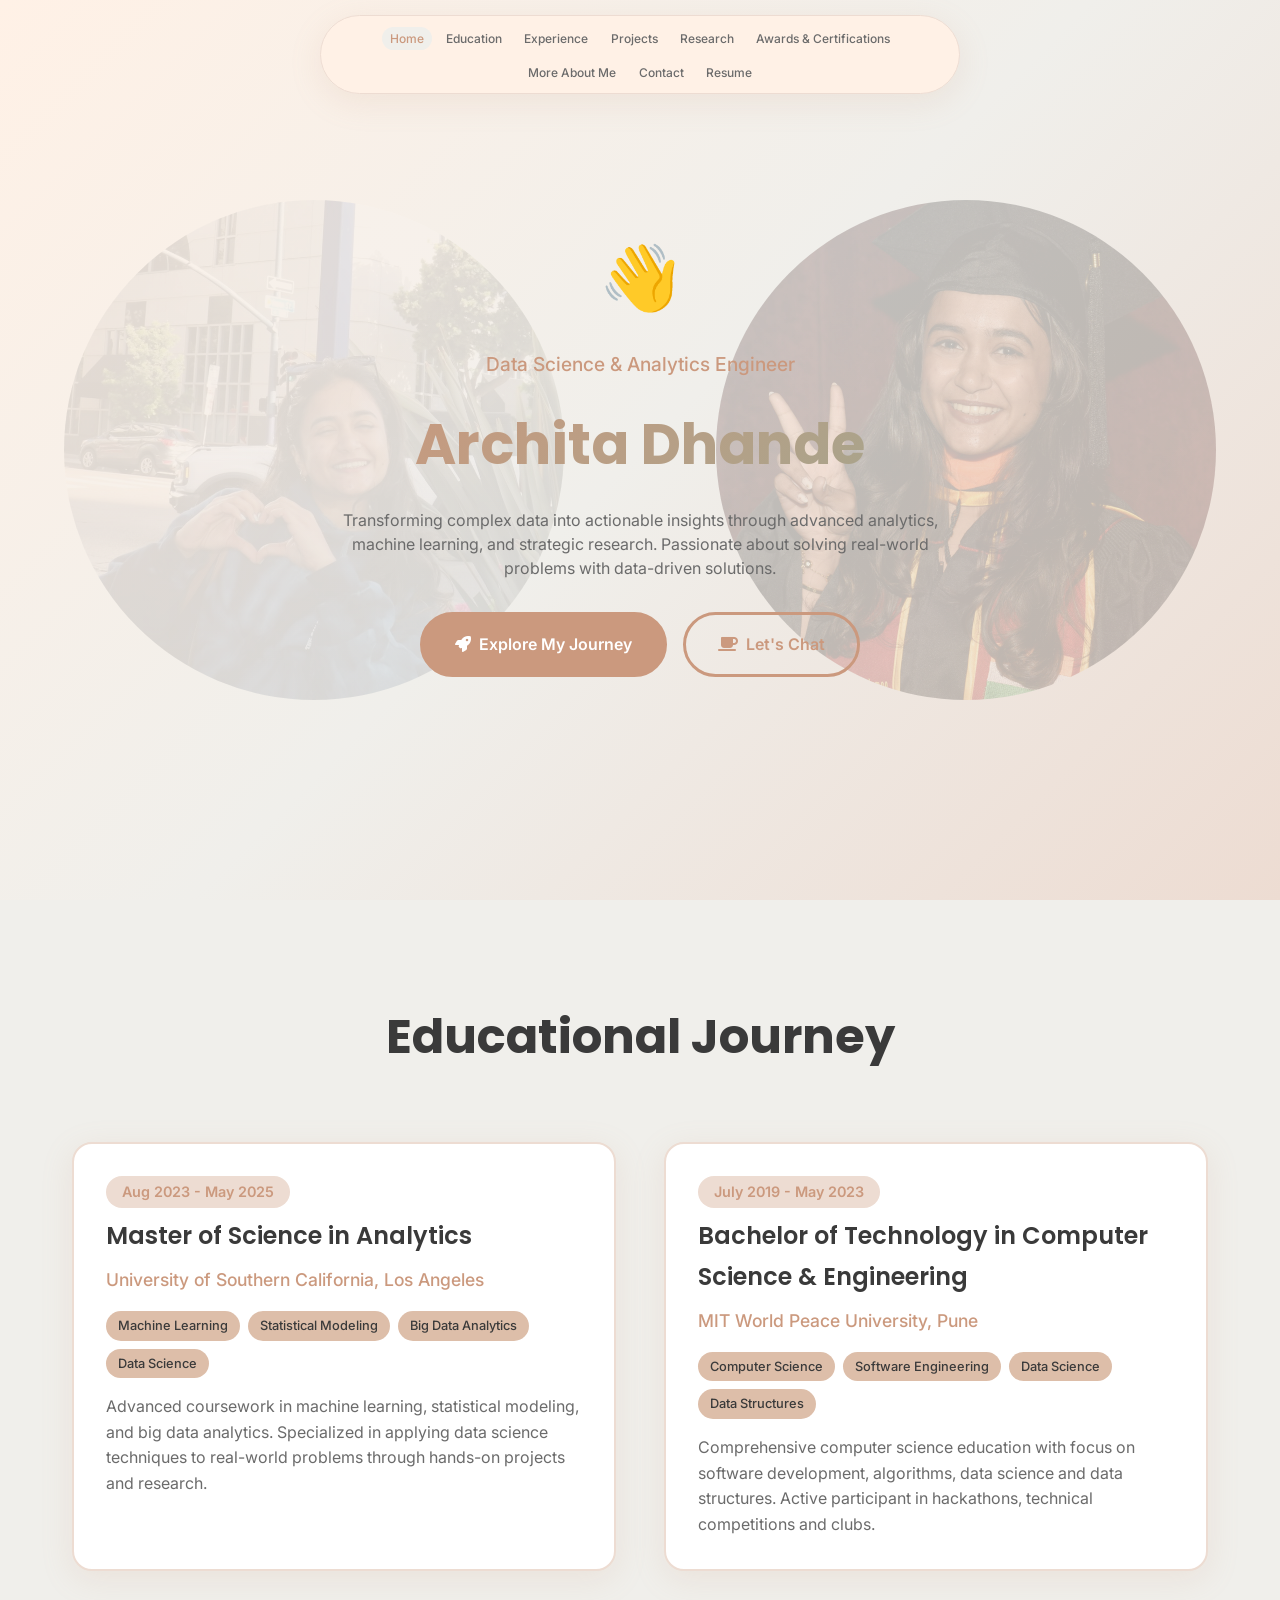
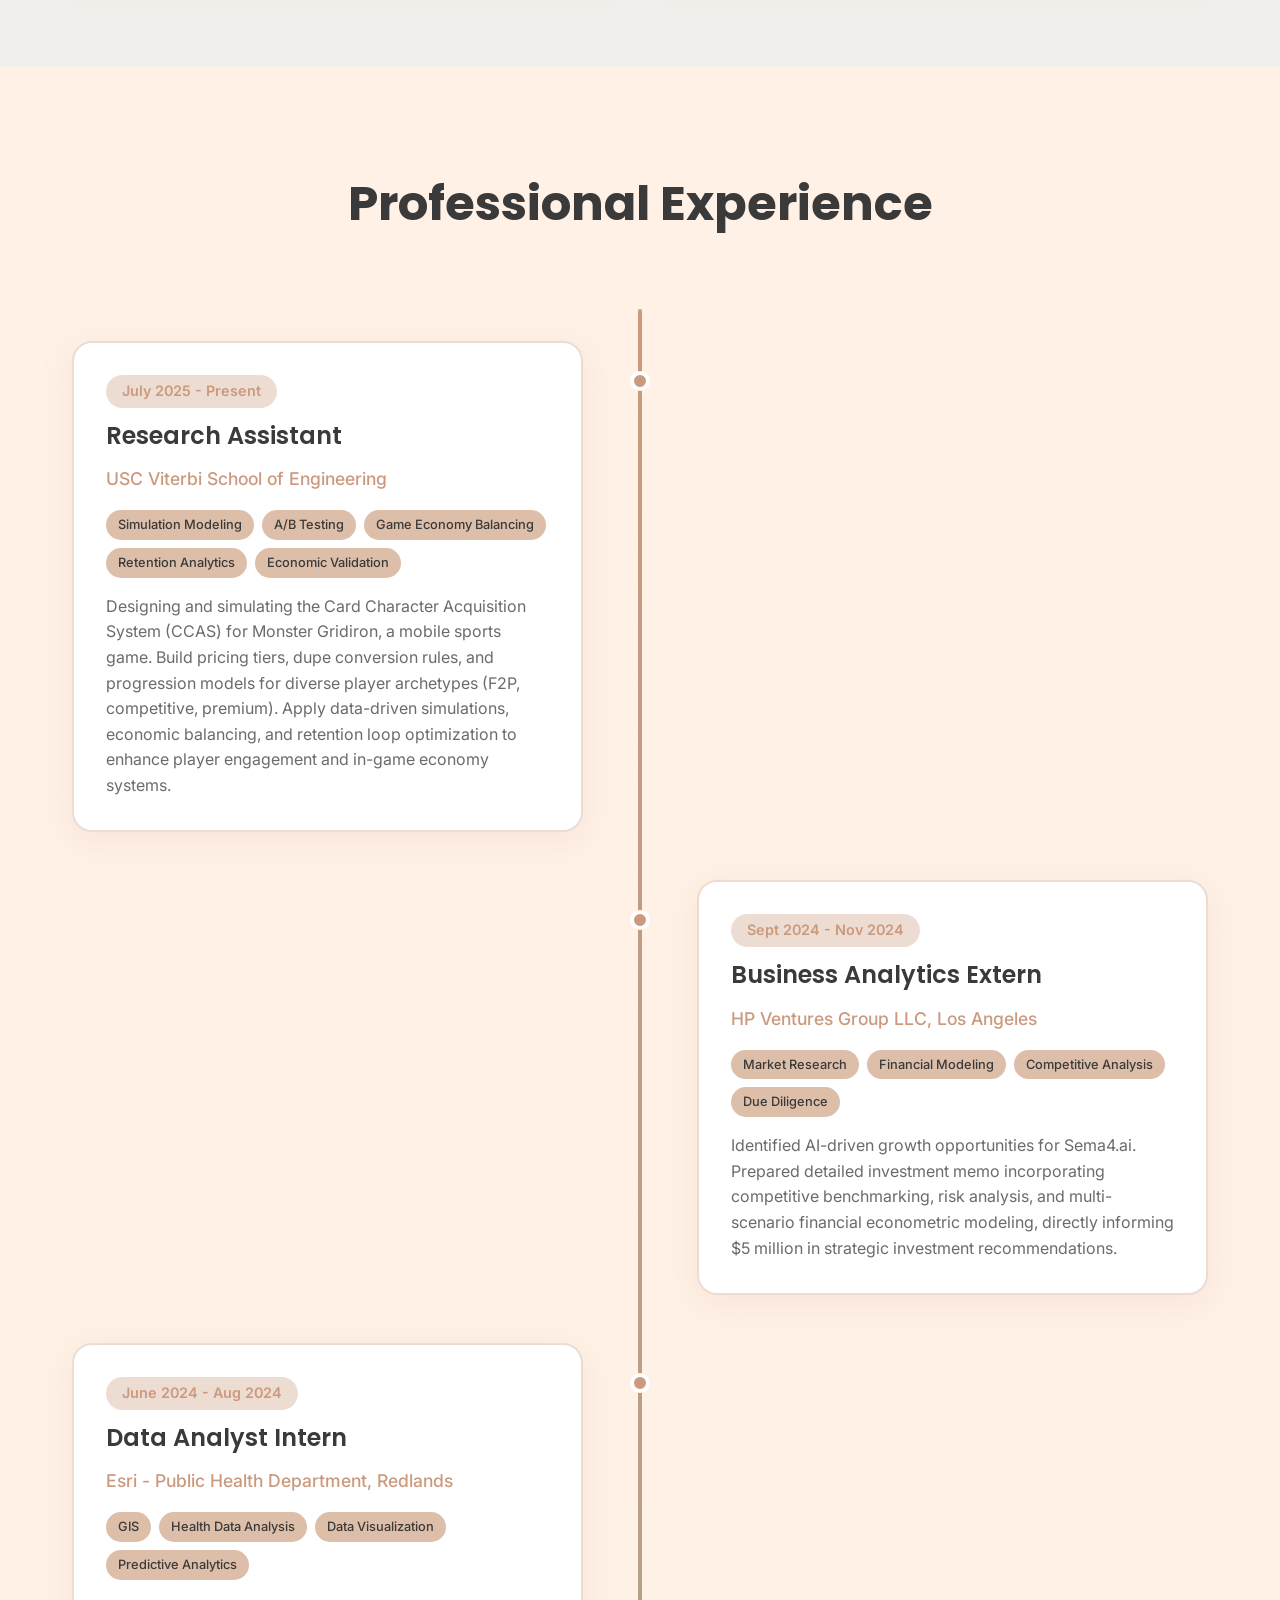
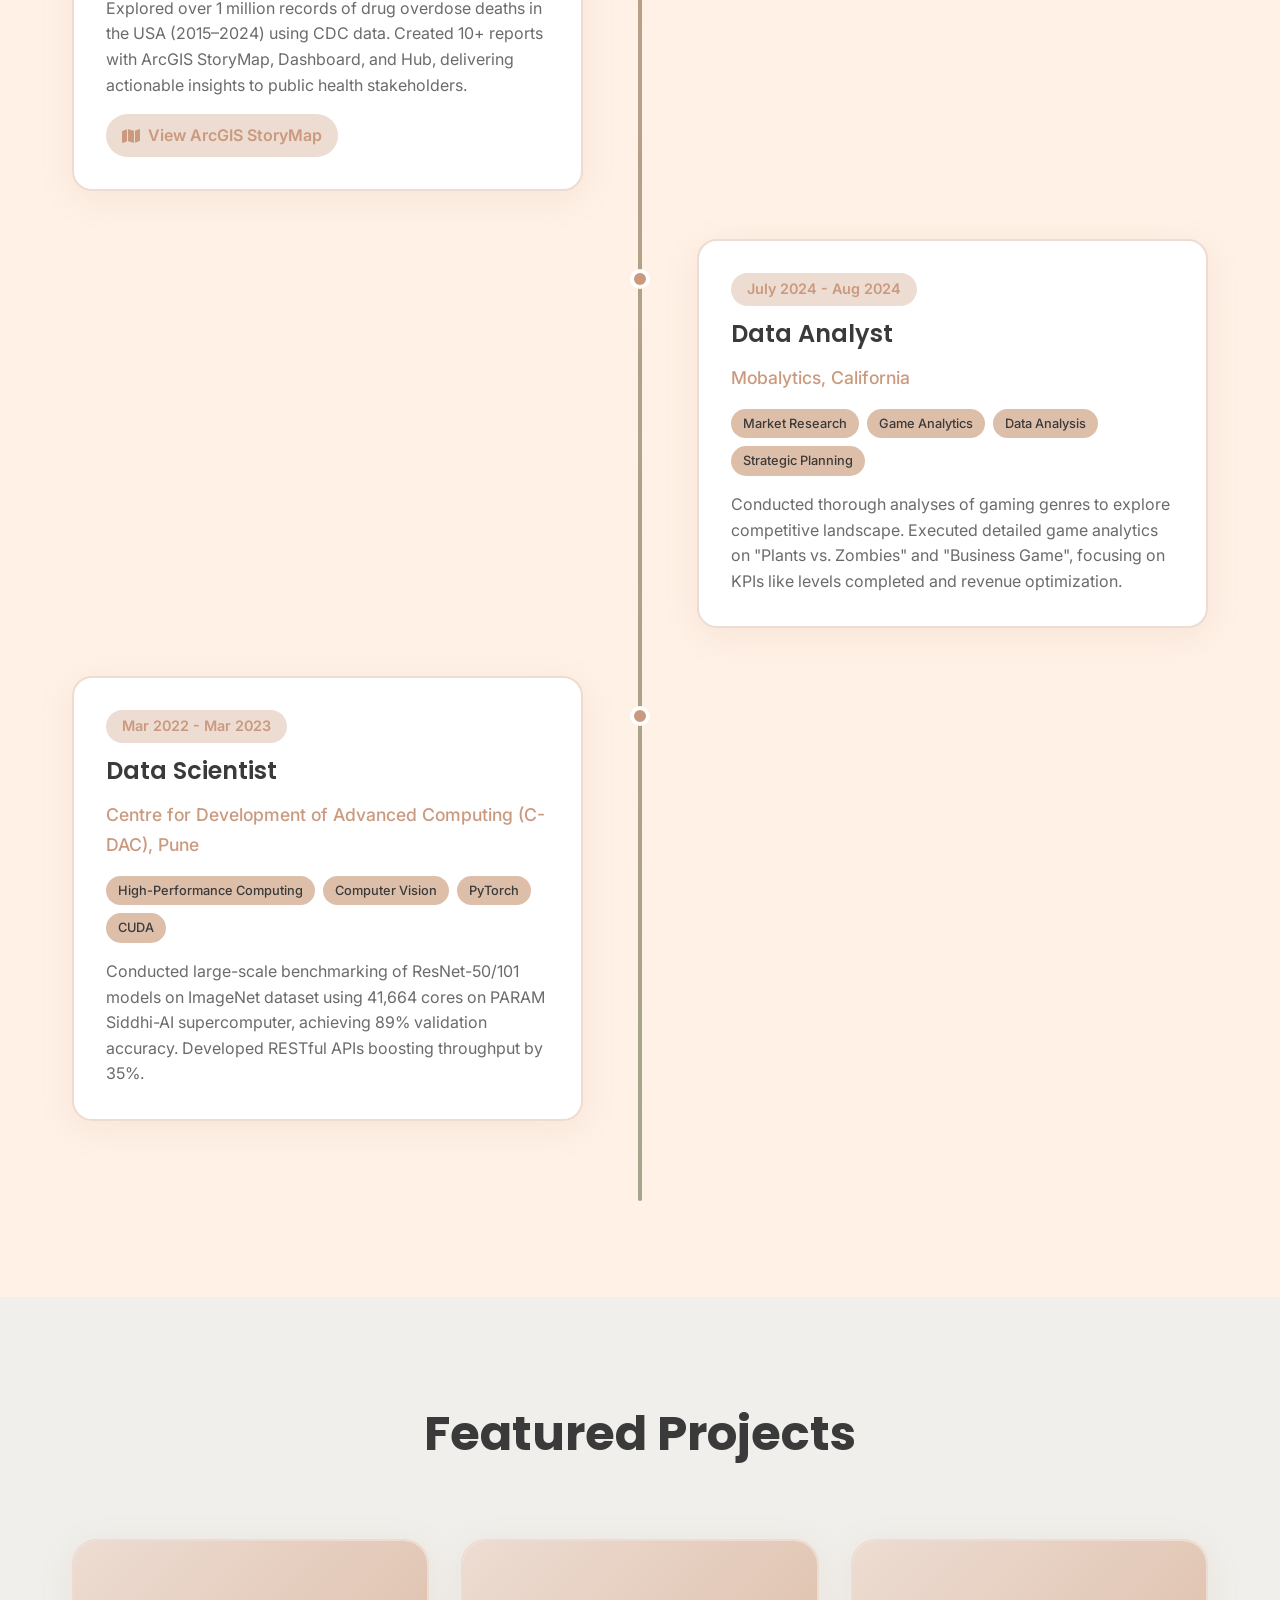
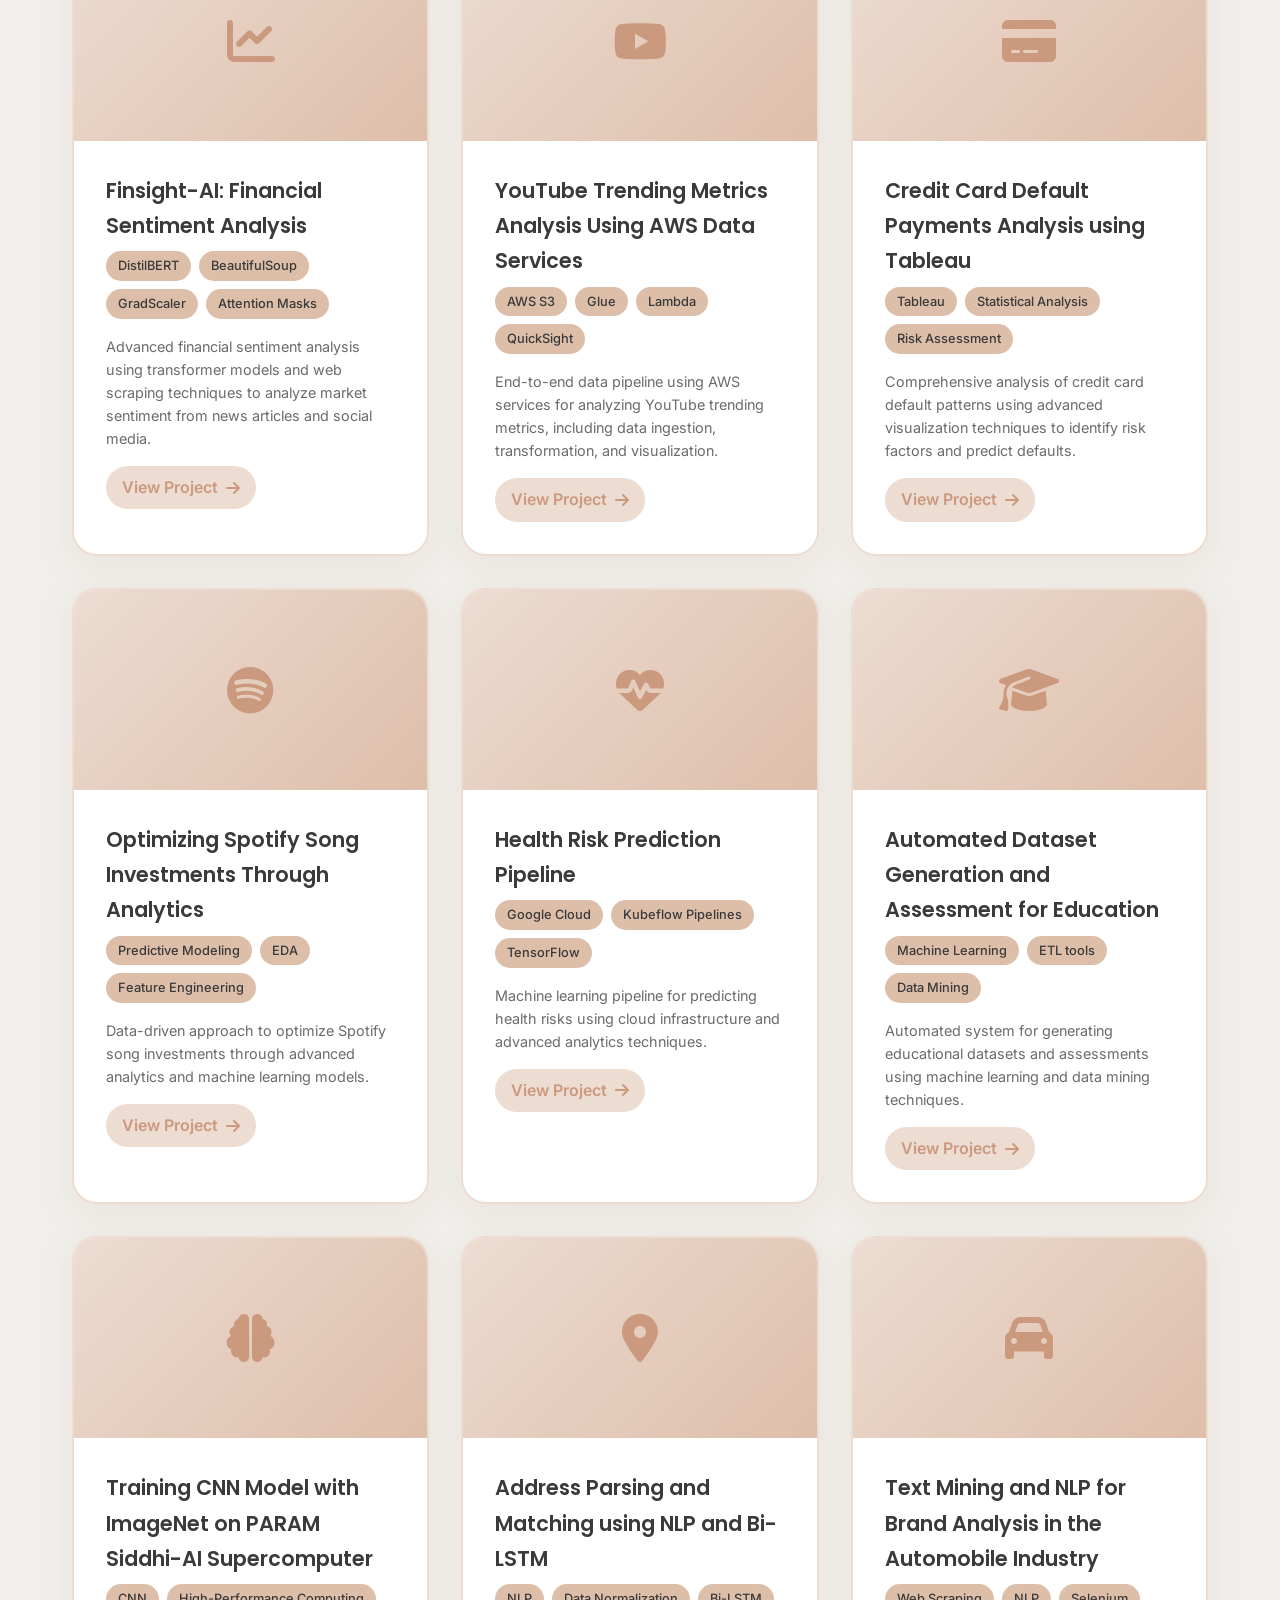
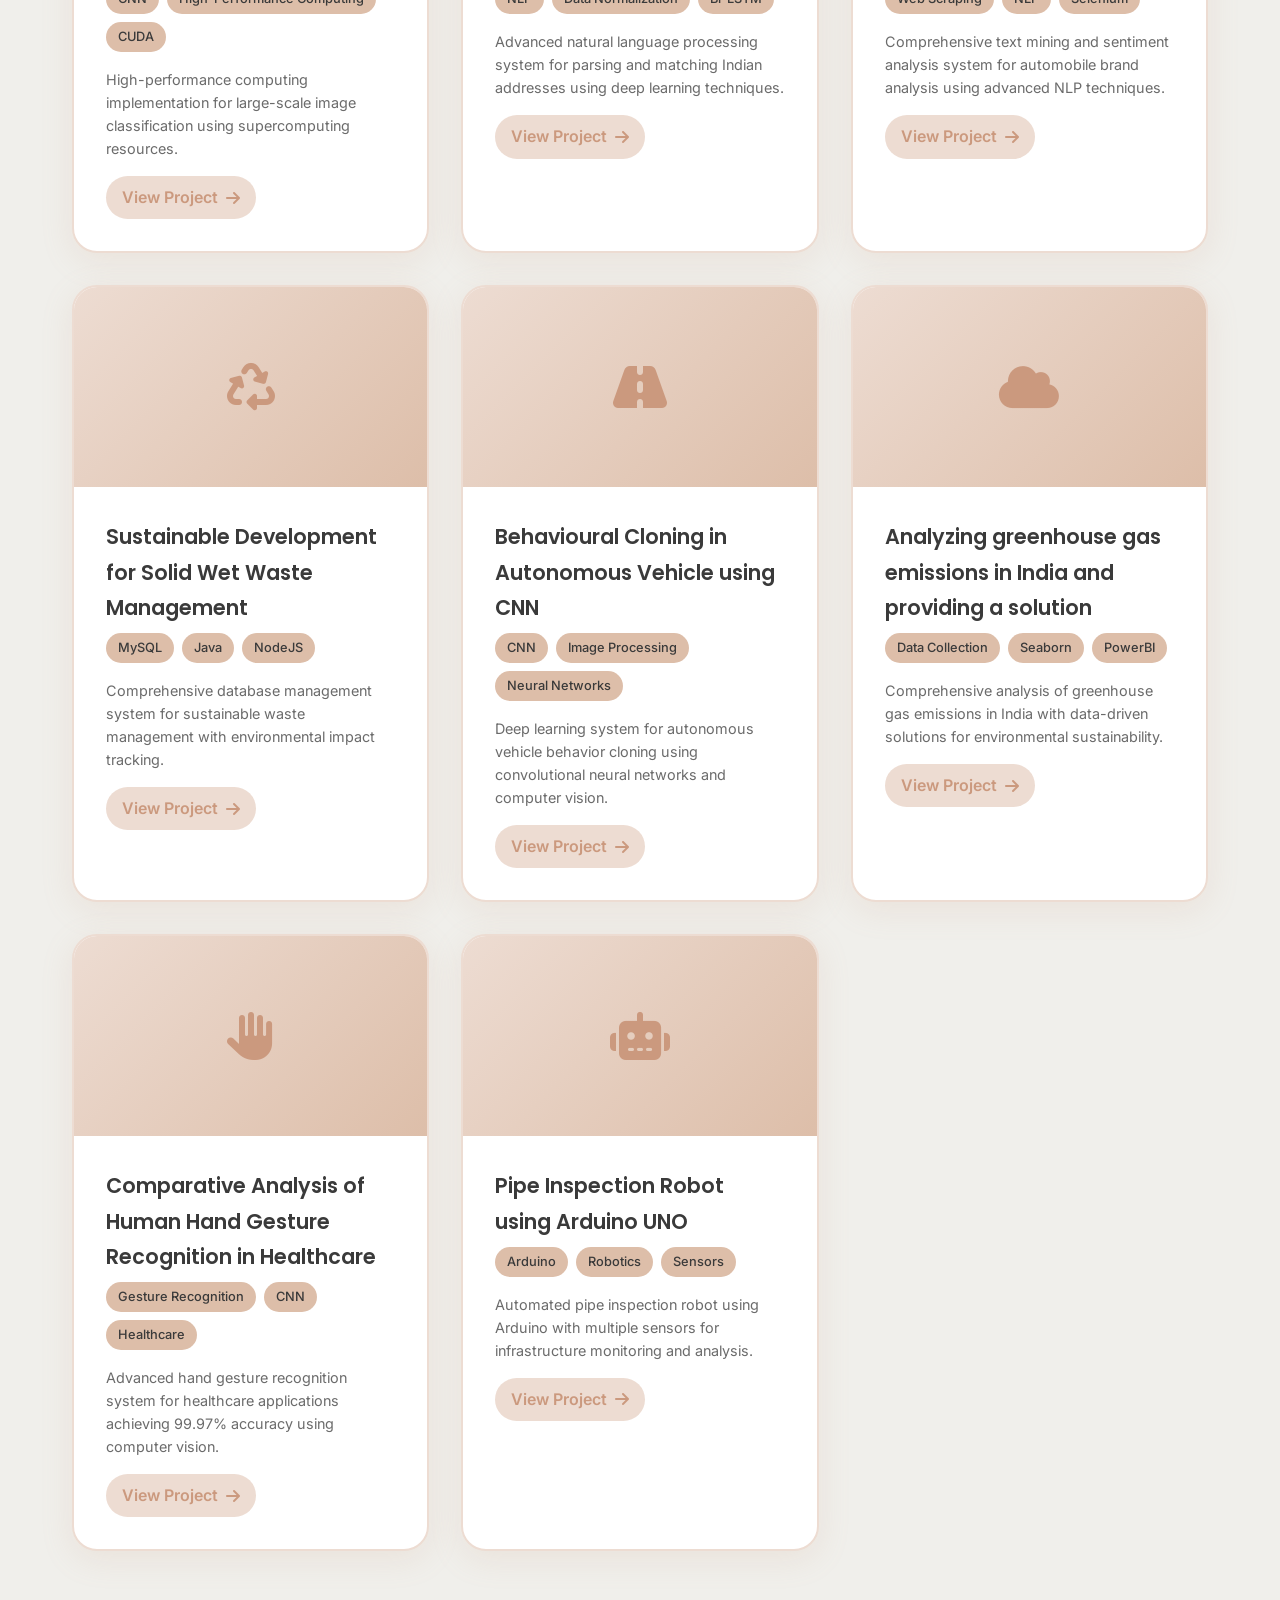
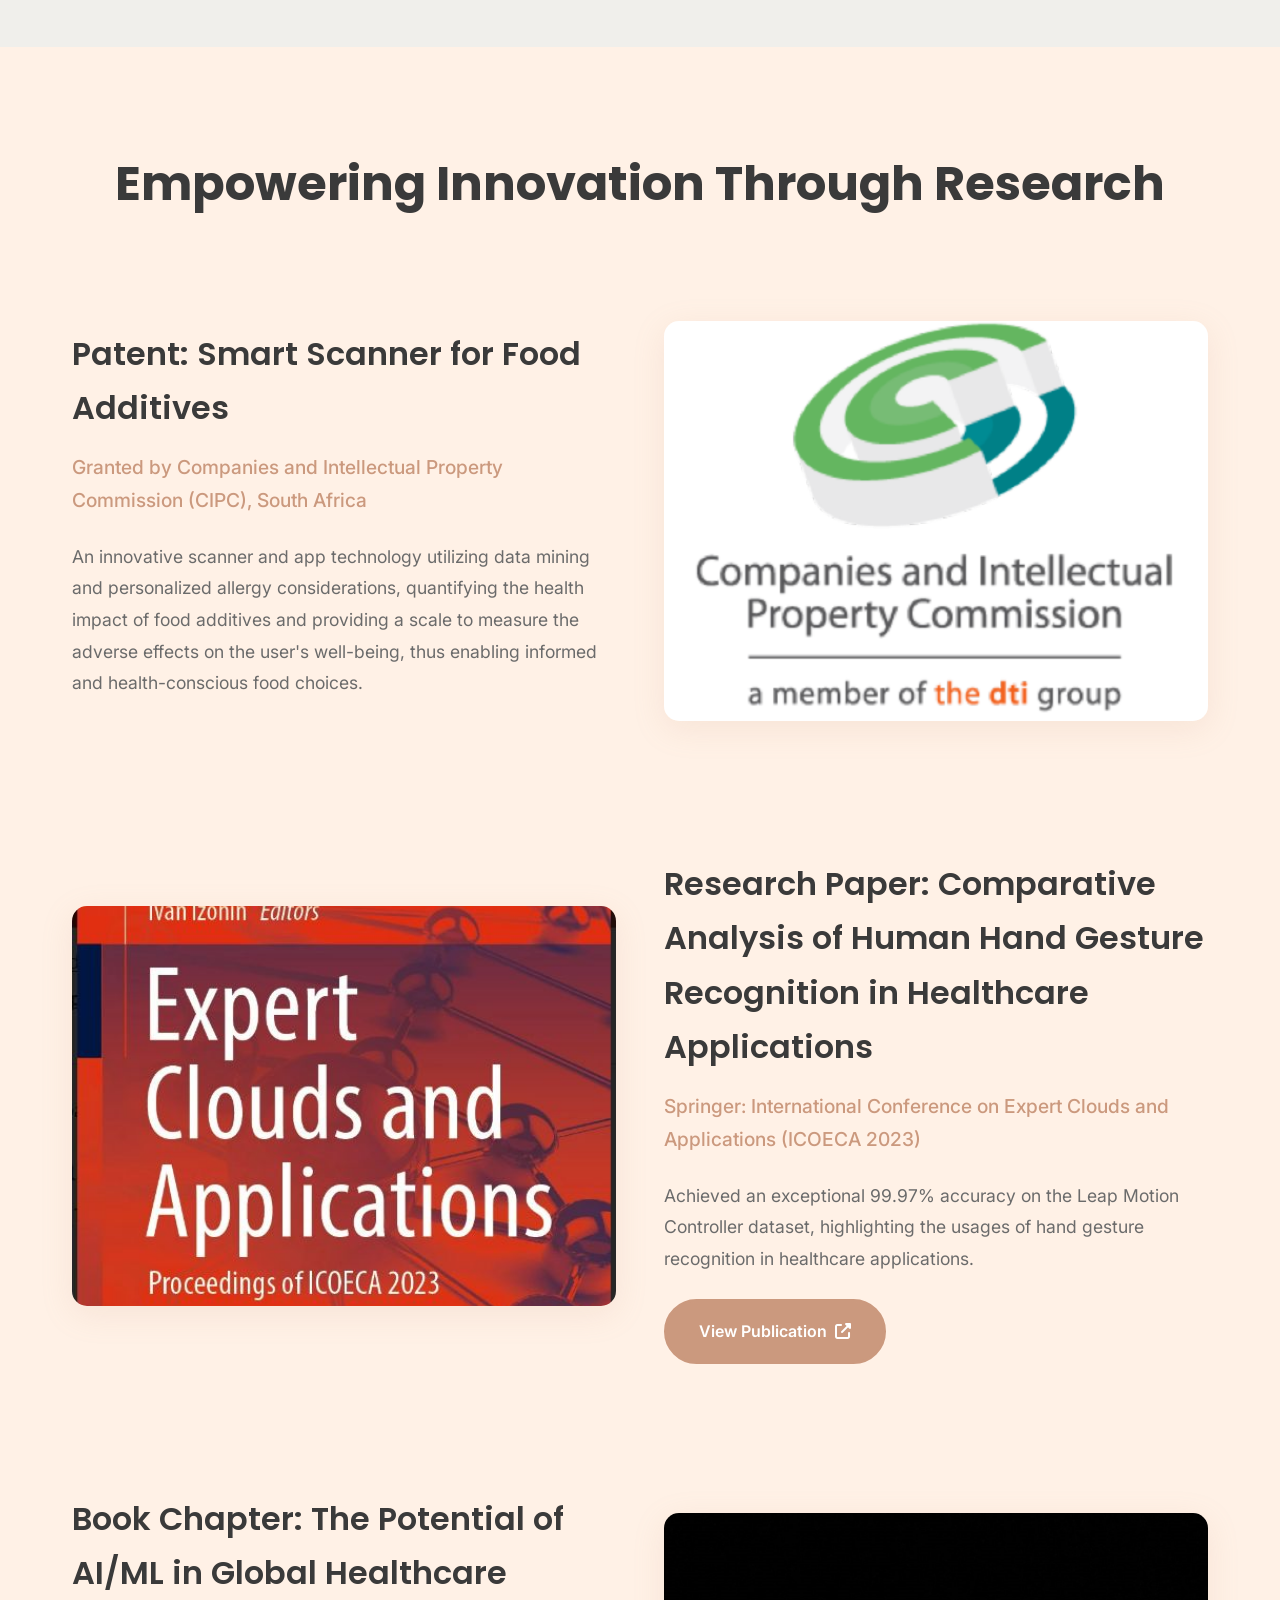
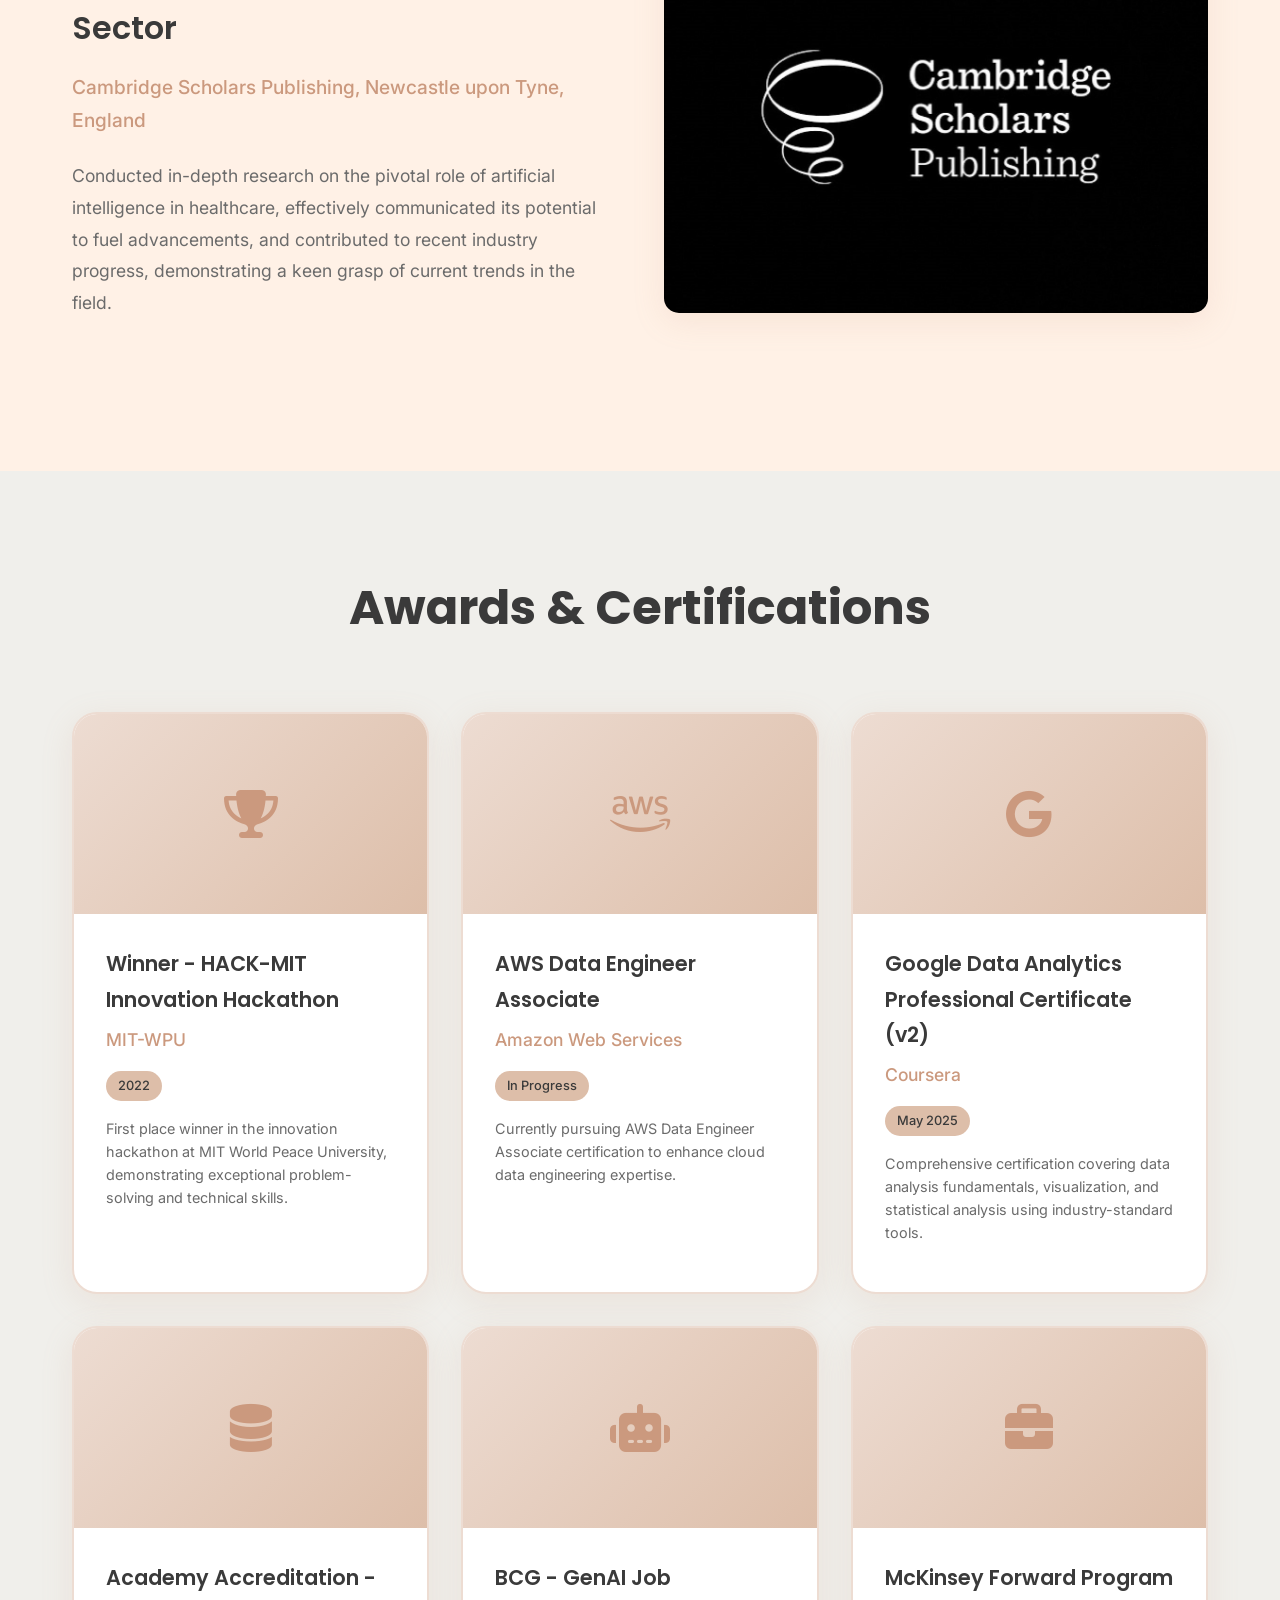
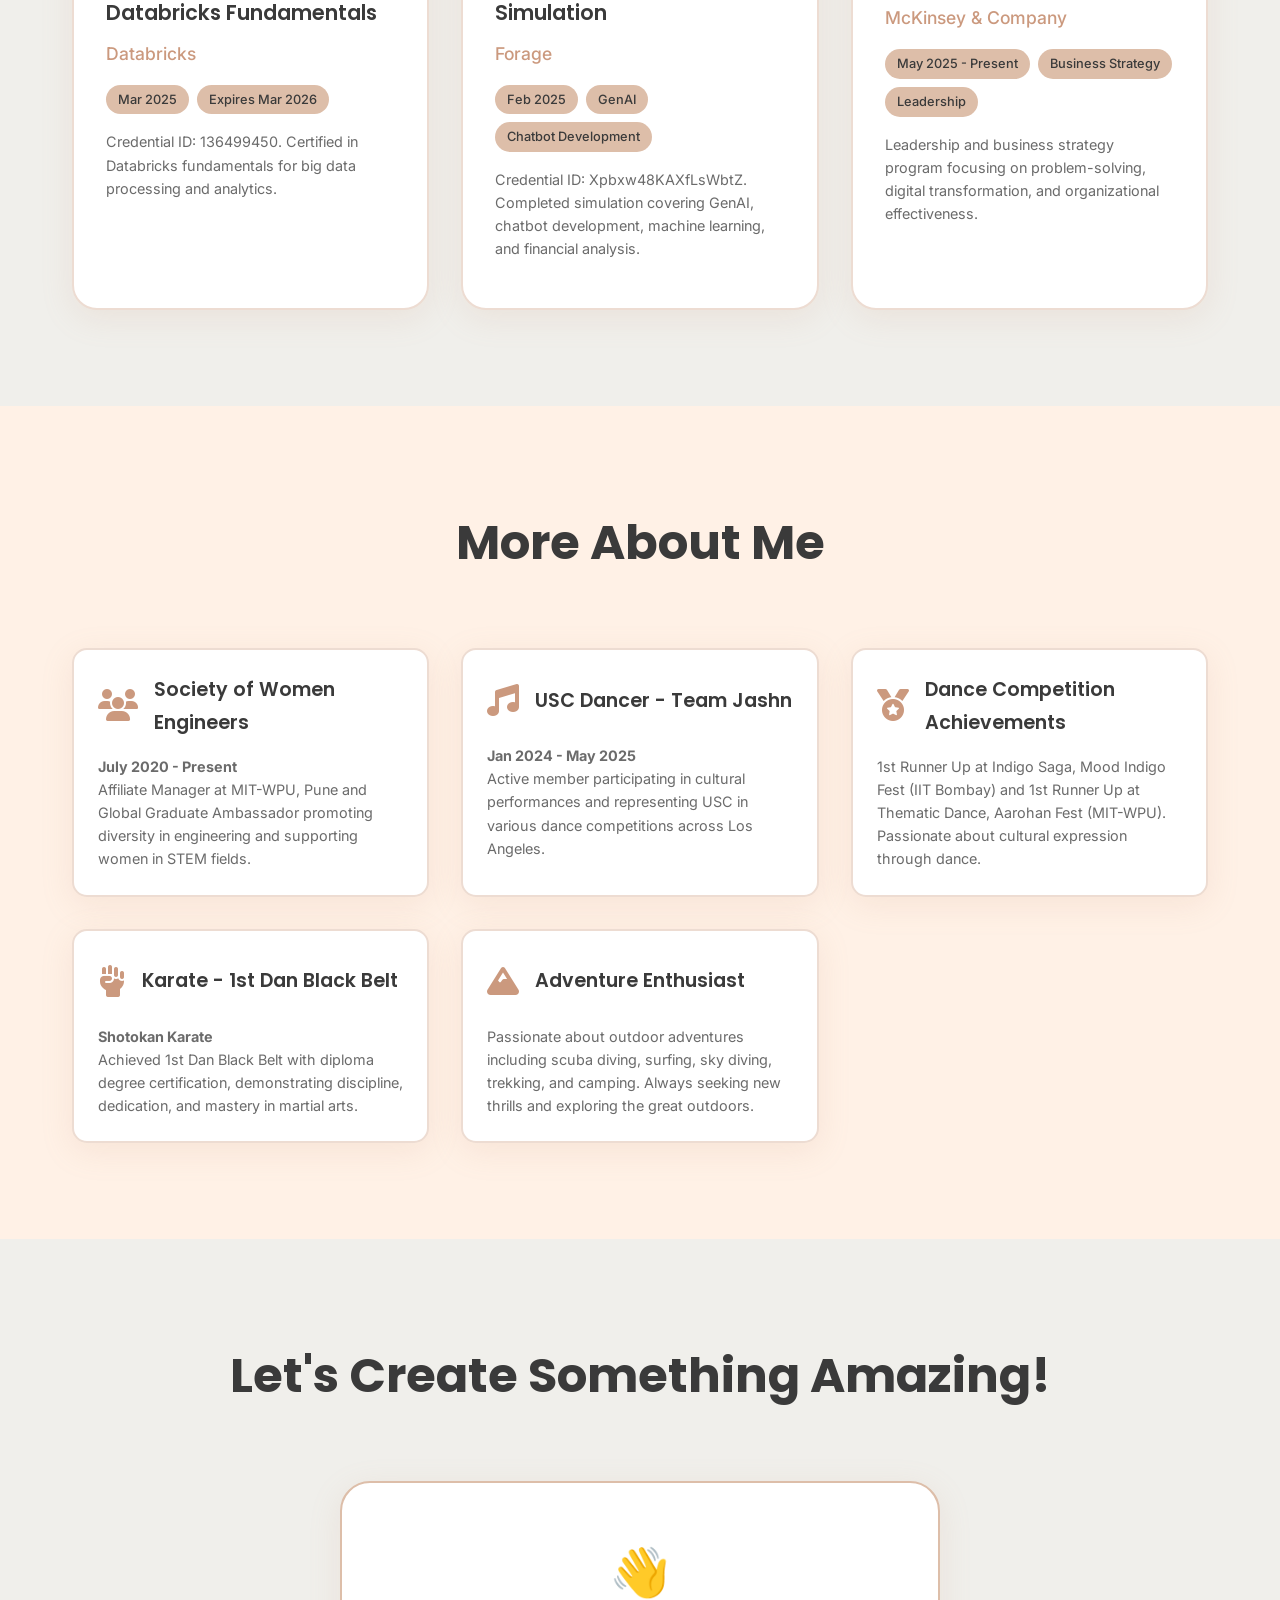
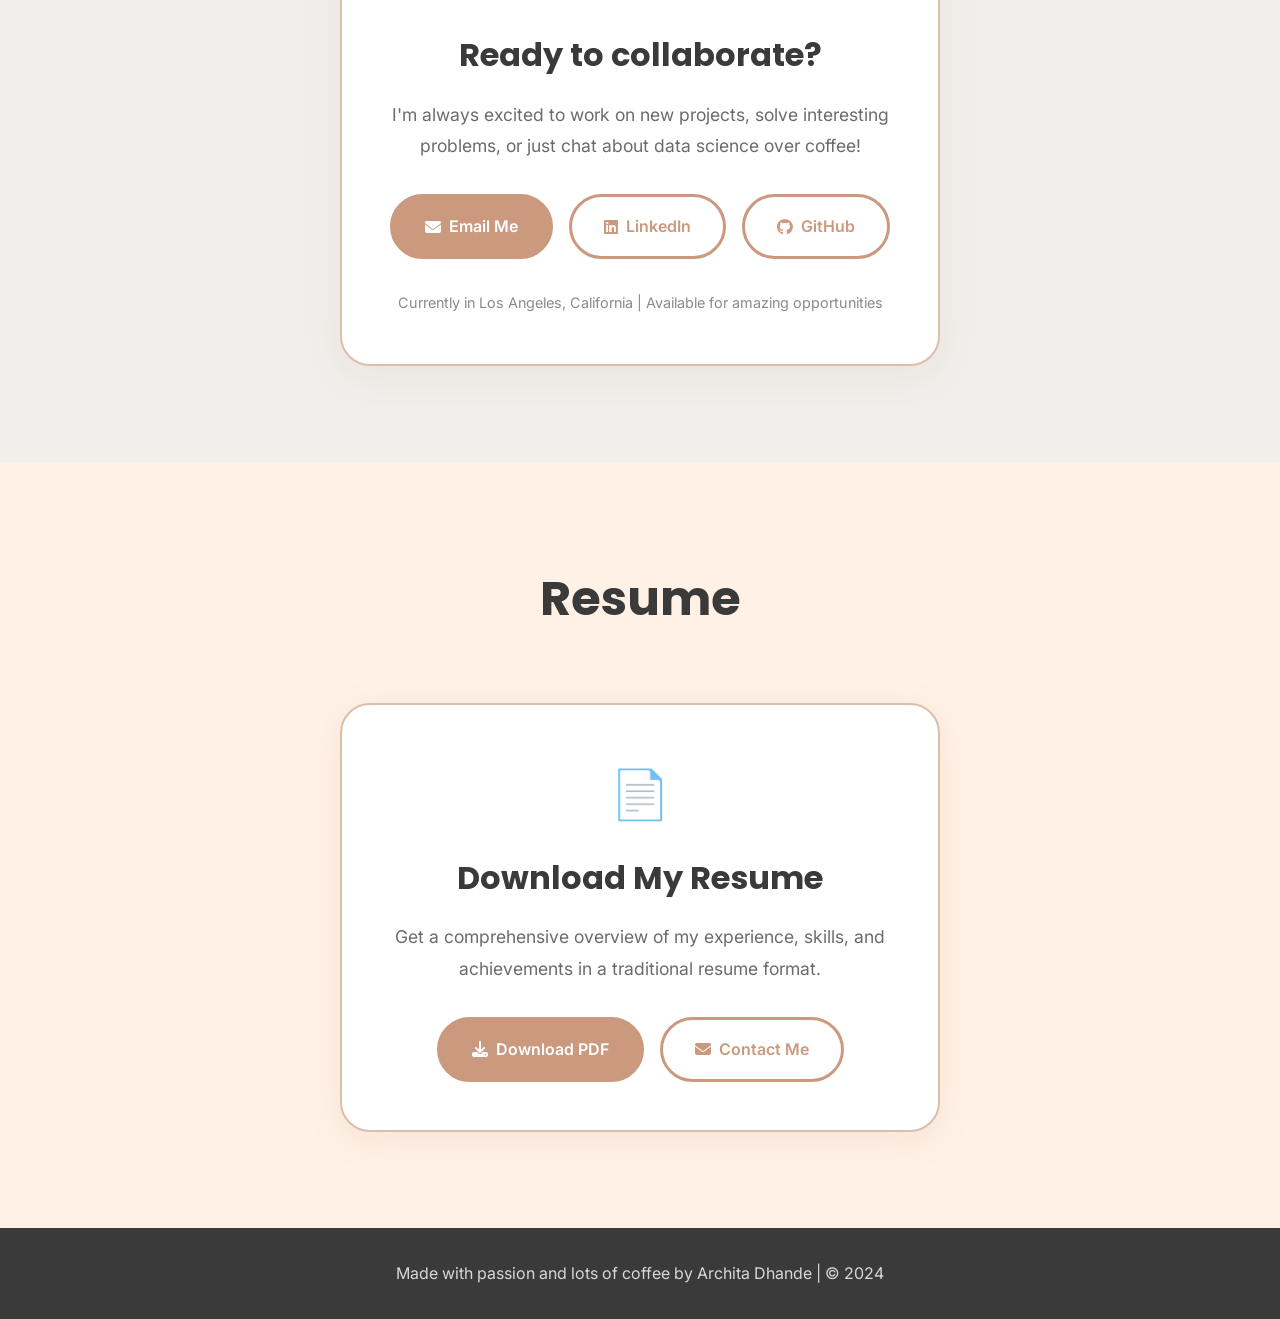
==== index.html @ 26e6909a "Update index.html" ====
<!DOCTYPE html>
<html lang="en">
<head>
    <meta charset="UTF-8">
    <meta name="viewport" content="width=device-width, initial-scale=1.0">
    <title>Archita Dhande - Data Science & Analytics Engineer</title>
    <link href="https://fonts.googleapis.com/css2?family=Inter:wght@300;400;500;600;700&family=Poppins:wght@300;400;500;600;700&display=swap" rel="stylesheet">
    <link rel="stylesheet" href="https://cdnjs.cloudflare.com/ajax/libs/font-awesome/6.4.0/css/all.min.css">
    <style>
        :root {
            --earth-brown: #CB997E;
            --earth-beige: #EDDCD2;
            --earth-cream: #FFF1E6;
            --earth-light: #F0EFEB;
            --earth-tan: #DDBEA9;
            --earth-sage: #A5A58D;
            --earth-green: #B7B7A4;
            --text-primary: #3a3a3a;
            --text-secondary: #6b6b6b;
            --text-light: #8a8a8a;
            --shadow: 0 8px 32px rgba(203, 153, 126, 0.15);
            --shadow-hover: 0 16px 48px rgba(203, 153, 126, 0.25);
            --transition: all 0.4s cubic-bezier(0.4, 0, 0.2, 1);
        }

        * {
            margin: 0;
            padding: 0;
            box-sizing: border-box;
        }

        body {
            font-family: 'Inter', sans-serif;
            background: var(--earth-cream);
            color: var(--text-primary);
            line-height: 1.7;
            overflow-x: hidden;
        }

        /* Navigation - Narrower and more compact */
        nav {
            position: fixed;
            top: 15px;
            left: 50%;
            transform: translateX(-50%);
            z-index: 1000;
            background: rgba(255, 241, 230, 0.95);
            backdrop-filter: blur(20px);
            border-radius: 50px;
            padding: 0.5rem 1rem;
            box-shadow: var(--shadow);
            border: 1px solid var(--earth-beige);
            max-width: 90%;
        }

        .nav-links {
            display: flex;
            gap: 0.4rem;
            list-style: none;
            align-items: center;
            flex-wrap: wrap;
            justify-content: center;
        }

        .nav-links a {
            color: var(--text-secondary);
            text-decoration: none;
            font-weight: 500;
            padding: 0.25rem 0.5rem;
            border-radius: 25px;
            font-size: 0.75rem;
            transition: var(--transition);
            position: relative;
            white-space: nowrap;
        }

        .nav-links a:hover,
        .nav-links a.active {
            color: var(--earth-brown);
            background: var(--earth-light);
        }

        /* Home Section */
        .home {
            height: 100vh;
            display: flex;
            align-items: center;
            justify-content: center;
            background: linear-gradient(135deg, var(--earth-cream) 0%, var(--earth-light) 50%, var(--earth-beige) 100%);
            position: relative;
            overflow: hidden;
        }

        /* Option 1: Floating circular photo on the right */
        /* Photo on the right */
        .home::before {
            content: '';
            position: absolute;
            top: 50%;
            right: -10%;
            transform: translateY(-50%);
            width: 600px;
            height: 600px;
            background-image: url('images/me.jpg');
            background-size: cover;
            background-position: center;
            opacity: 0.1;
            z-index: 1;
            border-radius: 50%;
            animation: float 6s ease-in-out infinite;
        }
        
        /* Photo on the left */
        .home::after {
            content: '';
            position: absolute;
            top: 50%;
            left: 5%;
            transform: translateY(-50%);
            width: 500px;
            height: 500px;
            background-image: url('images/me2.jpg');
            background-size: cover;
            background-position: center;
            opacity: 0.1;
            z-index: 1;
            border-radius: 50%;
            animation: float-reverse 6s ease-in-out infinite;
        }
        
        /* Animation for left photo (opposite direction) */
        @keyframes float-reverse {
            0%, 100% { transform: translateY(-50%) translateX(0); }
            50% { transform: translateY(-50%) translateX(20px); }
        }
        
        /* Option 2: Full background with overlay - Uncomment to use this instead
        .home::before {
            content: '';
            position: absolute;
            top: 0;
            left: 0;
            right: 0;
            bottom: 0;
            background-image: url('images/me.jpg');
            background-size: cover;
            background-position: center;
            background-attachment: fixed;
            opacity: 0.08;
            z-index: 1;
            filter: grayscale(100%);
        }
        */

        @keyframes float {
            0%, 100% { transform: translateY(-50%) translateX(0); }
            50% { transform: translateY(-50%) translateX(-20px); }
        }

        @media (min-width: 1200px) {
            .home::before {
                right: 5%;
                width: 500px;
                height: 500px;
                opacity: 0.2;
            }
        }

        .home-content {
            text-align: center;
            max-width: 800px;
            padding: 0 2rem;
            position: relative;
            z-index: 2;
        }

        .home-emoji {
            font-size: 4rem;
            margin-bottom: 1rem;
            animation: bounce 2s infinite;
        }

        @keyframes bounce {
            0%, 20%, 50%, 80%, 100% { transform: translateY(0); }
            40% { transform: translateY(-10px); }
            60% { transform: translateY(-5px); }
        }

        .home-subtitle {
            color: var(--earth-brown);
            font-size: 1.2rem;
            margin-bottom: 1rem;
            font-weight: 500;
        }

        .home-title {
            font-size: clamp(2rem, 5vw, 3.5rem);
            font-weight: 700;
            margin-bottom: 1rem;
            font-family: 'Poppins', sans-serif;
            background: linear-gradient(135deg, var(--earth-brown), var(--earth-sage));
            -webkit-background-clip: text;
            -webkit-text-fill-color: transparent;
            background-clip: text;
        }

        .home-description {
            font-size: 1rem;
            color: var(--text-secondary);
            margin-bottom: 2rem;
            max-width: 600px;
            margin-left: auto;
            margin-right: auto;
            line-height: 1.5;
        }

        .home-buttons {
            display: flex;
            gap: 1rem;
            justify-content: center;
            flex-wrap: wrap;
        }

        .btn {
            padding: 1rem 2rem;
            border-radius: 50px;
            text-decoration: none;
            font-weight: 600;
            font-size: 1rem;
            display: inline-flex;
            align-items: center;
            gap: 0.5rem;
            transition: var(--transition);
            border: 3px solid transparent;
        }

        .btn-primary {
            background: var(--earth-brown);
            color: white;
            border-color: var(--earth-brown);
        }

        .btn-primary:hover {
            background: var(--earth-sage);
            transform: translateY(-5px);
            box-shadow: var(--shadow-hover);
        }

        .btn-secondary {
            background: transparent;
            color: var(--earth-brown);
            border-color: var(--earth-brown);
        }

        .btn-secondary:hover {
            background: var(--earth-brown);
            color: white;
            transform: translateY(-5px);
        }

        /* Section Styles */
        .section {
            padding: 6rem 2rem;
            max-width: 1200px;
            margin: 0 auto;
        }

        .section-alt {
            background: var(--earth-light);
            padding-left: 0;
            padding-right: 0;
            max-width: 100%;
        }

        .section-alt .container {
            max-width: 1200px;
            margin: 0 auto;
            padding: 0 2rem;
        }

        .section-title {
            font-size: 3rem;
            font-weight: 700;
            margin-bottom: 4rem;
            text-align: center;
            font-family: 'Poppins', sans-serif;
            color: var(--text-primary);
        }

        /* Education Grid - Side by Side */
        .education-grid {
            display: grid;
            grid-template-columns: 1fr 1fr;
            gap: 3rem;
            margin-top: 4rem;
        }

        .education-card {
            background: white;
            padding: 2rem;
            border-radius: 20px;
            box-shadow: var(--shadow);
            border: 2px solid var(--earth-beige);
            transition: var(--transition);
        }

        .education-card:hover {
            transform: translateY(-10px);
            box-shadow: var(--shadow-hover);
            border-color: var(--earth-brown);
        }

        /* Timeline Styles for Experience */
        .timeline {
            position: relative;
            padding: 2rem 0;
        }

        .timeline::before {
            content: '';
            position: absolute;
            left: 50%;
            top: 0;
            bottom: 0;
            width: 4px;
            background: linear-gradient(to bottom, var(--earth-brown), var(--earth-sage));
            transform: translateX(-50%);
            border-radius: 2px;
        }

        .timeline-item {
            display: flex;
            margin-bottom: 3rem;
            position: relative;
        }

        .timeline-item:nth-child(even) {
            flex-direction: row-reverse;
        }

        .timeline-content {
            background: white;
            padding: 2rem;
            border-radius: 20px;
            box-shadow: var(--shadow);
            width: 45%;
            border: 2px solid var(--earth-beige);
            transition: var(--transition);
        }

        .timeline-content:hover {
            transform: translateY(-10px);
            box-shadow: var(--shadow-hover);
            border-color: var(--earth-brown);
        }

        .timeline-dot {
            position: absolute;
            left: 50%;
            top: 30px;
            width: 20px;
            height: 20px;
            background: var(--earth-brown);
            border-radius: 50%;
            transform: translateX(-50%);
            border: 4px solid white;
            z-index: 10;
        }

        .timeline-date {
            color: var(--earth-brown);
            font-weight: 600;
            font-size: 0.9rem;
            margin-bottom: 0.5rem;
            background: var(--earth-beige);
            padding: 0.25rem 1rem;
            border-radius: 20px;
            display: inline-block;
        }

        .timeline-title {
            font-size: 1.5rem;
            font-weight: 600;
            margin-bottom: 0.5rem;
            font-family: 'Poppins', sans-serif;
        }

        .timeline-company {
            font-size: 1.1rem;
            color: var(--earth-brown);
            margin-bottom: 1rem;
            font-weight: 500;
        }

        .timeline-skills {
            display: flex;
            flex-wrap: wrap;
            gap: 0.5rem;
            margin-bottom: 1rem;
        }

        .skill-tag {
            background: var(--earth-tan);
            color: var(--text-primary);
            padding: 0.25rem 0.75rem;
            border-radius: 20px;
            font-size: 0.8rem;
            font-weight: 500;
            transition: var(--transition);
        }

        .skill-tag:hover {
            background: var(--earth-brown);
            color: white;
            transform: translateY(-2px);
        }

        .timeline-description {
            color: var(--text-secondary);
            line-height: 1.6;
        }

        /* Projects Grid */
        .projects-grid {
            display: grid;
            grid-template-columns: repeat(auto-fit, minmax(350px, 1fr));
            gap: 2rem;
            margin-top: 4rem;
        }

        .project-card {
            background: white;
            border-radius: 25px;
            overflow: hidden;
            box-shadow: var(--shadow);
            border: 2px solid var(--earth-beige);
            transition: var(--transition);
            cursor: pointer;
        }

        .project-card:hover {
            transform: translateY(-15px) rotate(2deg);
            box-shadow: var(--shadow-hover);
            border-color: var(--earth-brown);
        }

        .project-image {
            width: 100%;
            height: 200px;
            background: linear-gradient(135deg, var(--earth-beige), var(--earth-tan));
            display: flex;
            align-items: center;
            justify-content: center;
            color: var(--earth-brown);
            font-size: 3rem;
            overflow: hidden;
        }

        .project-image img {
            width: 100%;
            height: 100%;
            object-fit: cover;
        }

        .project-content {
            padding: 2rem;
        }

        .project-title {
            font-size: 1.3rem;
            font-weight: 600;
            margin-bottom: 0.5rem;
            font-family: 'Poppins', sans-serif;
        }

        .project-description {
            color: var(--text-secondary);
            font-size: 0.9rem;
            margin-bottom: 1rem;
            line-height: 1.6;
        }

        .project-link {
            display: inline-flex;
            align-items: center;
            gap: 0.5rem;
            color: var(--earth-brown);
            text-decoration: none;
            font-weight: 600;
            padding: 0.5rem 1rem;
            border-radius: 25px;
            background: var(--earth-beige);
            transition: var(--transition);
        }

        .timeline-content .project-link {
            margin-top: 1rem;
        }

        .project-link:hover {
            background: var(--earth-brown);
            color: white;
        }

        /* Research Grid */
        .research-grid {
            display: grid;
            gap: 4rem;
            margin-top: 4rem;
        }

        .research-item {
            display: grid;
            grid-template-columns: 1fr 1fr;
            gap: 3rem;
            align-items: center;
            padding: 2rem 0;
        }

        .research-item:nth-child(even) .research-content {
            order: 2;
        }

        .research-item:nth-child(even) .research-image {
            order: 1;
        }

        .research-image img {
            width: 100%;
            height: 400px;
            object-fit: cover;
            border-radius: 15px;
            box-shadow: var(--shadow);
        }

        .research-title {
            font-size: 2rem;
            font-weight: 600;
            margin-bottom: 1rem;
            font-family: 'Poppins', sans-serif;
        }

        .research-org {
            font-size: 1.2rem;
            color: var(--earth-brown);
            margin-bottom: 1.5rem;
            font-weight: 500;
        }

        .research-description {
            color: var(--text-secondary);
            line-height: 1.8;
            font-size: 1.1rem;
            margin-bottom: 1.5rem;
        }

        /* More About Me Compact Style */
        .about-grid {
            display: grid;
            grid-template-columns: repeat(auto-fit, minmax(300px, 1fr));
            gap: 2rem;
            margin-top: 4rem;
        }

        .about-item {
            background: white;
            padding: 1.5rem;
            border-radius: 15px;
            box-shadow: var(--shadow);
            border: 2px solid var(--earth-beige);
            transition: var(--transition);
        }

        .about-item:hover {
            transform: translateY(-5px);
            box-shadow: var(--shadow-hover);
            border-color: var(--earth-brown);
        }

        .about-header {
            display: flex;
            align-items: center;
            gap: 1rem;
            margin-bottom: 1rem;
        }

        .about-icon {
            font-size: 2rem;
            color: var(--earth-brown);
        }

        .about-title {
            font-size: 1.2rem;
            font-weight: 600;
            font-family: 'Poppins', sans-serif;
        }

        .about-description {
            color: var(--text-secondary);
            line-height: 1.6;
            font-size: 0.9rem;
        }

        /* Contact Card */
        .contact-card {
            background: white;
            padding: 3rem;
            border-radius: 30px;
            box-shadow: var(--shadow);
            max-width: 600px;
            margin: 0 auto;
            border: 2px solid var(--earth-tan);
            text-align: center;
        }

        .contact-emoji {
            font-size: 3rem;
            margin-bottom: 1rem;
        }

        @media (max-width: 768px) {
            .home::before {
                width: 400px;
                height: 400px;
                right: -50%;
                opacity: 0.1;
            }

            .education-grid {
                grid-template-columns: 1fr;
            }

            .timeline::before {
                left: 20px;
            }
            
            .timeline-item {
                flex-direction: column !important;
                margin-left: 40px;
            }
            
            .timeline-content {
                width: 100%;
            }
            
            .timeline-dot {
                left: 20px;
            }
            
            .projects-grid {
                grid-template-columns: 1fr;
            }

            .research-item {
                grid-template-columns: 1fr;
            }

            .research-item:nth-child(even) .research-content,
            .research-item:nth-child(even) .research-image {
                order: initial;
            }

            .about-grid {
                grid-template-columns: 1fr;
            }
        }

        /* Scroll Progress */
        .scroll-progress {
            position: fixed;
            top: 0;
            left: 0;
            width: 0%;
            height: 4px;
            background: linear-gradient(to right, var(--earth-brown), var(--earth-sage));
            z-index: 9999;
            transition: width 0.3s ease;
        }
    </style>
</head>
<body>
    <!-- Scroll Progress -->
    <div class="scroll-progress" id="scrollProgress"></div>

    <!-- Navigation -->
    <nav>
        <ul class="nav-links">
            <li><a href="#home">Home</a></li>
            <li><a href="#education">Education</a></li>
            <li><a href="#experience">Experience</a></li>
            <li><a href="#projects">Projects</a></li>
            <li><a href="#research">Research</a></li>
            <li><a href="#certifications">Awards & Certifications</a></li>
            <li><a href="#about">More About Me</a></li>
            <li><a href="#contact">Contact</a></li>
            <li><a href="#resume">Resume</a></li>
        </ul>
    </nav>

    <!-- 1. HOME SECTION -->
    <section id="home" class="home">
        <div class="home-content">
            <div class="home-emoji">👋</div>
            <p class="home-subtitle">Data Science & Analytics Engineer</p>
            <h1 class="home-title">Archita Dhande</h1>
            <p class="home-description">Transforming complex data into actionable insights through advanced analytics, machine learning, and strategic research. Passionate about solving real-world problems with data-driven solutions.</p>
            <div class="home-buttons">
                <a href="#education" class="btn btn-primary">
                    <i class="fas fa-rocket"></i>
                    Explore My Journey
                </a>
                <a href="#contact" class="btn btn-secondary">
                    <i class="fas fa-coffee"></i>
                    Let's Chat
                </a>
            </div>
        </div>
    </section>

    <!-- 2. EDUCATION SECTION -->
    <section id="education" class="section section-alt">
        <div class="container">
            <h2 class="section-title">Educational Journey</h2>
            <div class="education-grid">
                <div class="education-card">
                    <div class="timeline-date">Aug 2023 - May 2025</div>
                    <h3 class="timeline-title">Master of Science in Analytics</h3>
                    <p class="timeline-company">University of Southern California, Los Angeles</p>
                    <div class="timeline-skills">
                        <span class="skill-tag">Machine Learning</span>
                        <span class="skill-tag">Statistical Modeling</span>
                        <span class="skill-tag">Big Data Analytics</span>
                        <span class="skill-tag">Data Science</span>
                    </div>
                    <p class="timeline-description">
                        Advanced coursework in machine learning, statistical modeling, and big data analytics. Specialized in applying data science techniques to real-world problems through hands-on projects and research.
                    </p>
                </div>

                <div class="education-card">
                    <div class="timeline-date">July 2019 - May 2023</div>
                    <h3 class="timeline-title">Bachelor of Technology in Computer Science & Engineering</h3>
                    <p class="timeline-company">MIT World Peace University, Pune</p>
                    <div class="timeline-skills">
                        <span class="skill-tag">Computer Science</span>
                        <span class="skill-tag">Software Engineering</span>
                        <span class="skill-tag">Data Science</span>
                        <span class="skill-tag">Data Structures</span>
                    </div>
                    <p class="timeline-description">
                        Comprehensive computer science education with focus on software development, algorithms, data science and data structures. Active participant in hackathons, technical competitions and clubs.
                    </p>
                </div>
            </div>
        </div>
    </section>

    <!-- 3. EXPERIENCE SECTION -->
    <section id="experience" class="section">
        <h2 class="section-title">Professional Experience</h2>
        <div class="timeline">
            <div class="timeline-item">
                <div class="timeline-content">
                    <div class="timeline-date">July 2025 - Present</div>
                    <h3 class="timeline-title">Research Assistant</h3>
                    <p class="timeline-company">USC Viterbi School of Engineering</p>
                    <div class="timeline-skills">
                        <span class="skill-tag">Simulation Modeling</span>
                        <span class="skill-tag">A/B Testing</span>
                        <span class="skill-tag">Game Economy Balancing</span>
                        <span class="skill-tag">Retention Analytics</span>
                        <span class="skill-tag">Economic Validation</span>
                    </div>
                    <p class="timeline-description">
                        Designing and simulating the Card Character Acquisition System (CCAS) for Monster Gridiron, a mobile sports game. Build pricing tiers, dupe conversion rules, and progression models for diverse player archetypes (F2P, competitive, premium). Apply data-driven simulations, economic balancing, and retention loop optimization to enhance player engagement and in-game economy systems.
                    </p>
                </div>
                <div class="timeline-dot"></div>
            </div>

            <div class="timeline-item">
                <div class="timeline-content">
                    <div class="timeline-date">Sept 2024 - Nov 2024</div>
                    <h3 class="timeline-title">Business Analytics Extern</h3>
                    <p class="timeline-company">HP Ventures Group LLC, Los Angeles</p>
                    <div class="timeline-skills">
                        <span class="skill-tag">Market Research</span>
                        <span class="skill-tag">Financial Modeling</span>
                        <span class="skill-tag">Competitive Analysis</span>
                        <span class="skill-tag">Due Diligence</span>
                    </div>
                    <p class="timeline-description">
                        Identified AI-driven growth opportunities for Sema4.ai. Prepared detailed investment memo incorporating competitive benchmarking, risk analysis, and multi-scenario financial econometric modeling, directly informing $5 million in strategic investment recommendations.
                    </p>
                </div>
                <div class="timeline-dot"></div>
            </div>

            <div class="timeline-item">
                <div class="timeline-content">
                    <div class="timeline-date">June 2024 - Aug 2024</div>
                    <h3 class="timeline-title">Data Analyst Intern</h3>
                    <p class="timeline-company">Esri - Public Health Department, Redlands</p>
                    <div class="timeline-skills">
                        <span class="skill-tag">GIS</span>
                        <span class="skill-tag">Health Data Analysis</span>
                        <span class="skill-tag">Data Visualization</span>
                        <span class="skill-tag">Predictive Analytics</span>
                    </div>
                    <p class="timeline-description">
                        Explored over 1 million records of drug overdose deaths in the USA (2015–2024) using CDC data. Created 10+ reports with ArcGIS StoryMap, Dashboard, and Hub, delivering actionable insights to public health stakeholders.
                    </p>
                    <a href="https://storymaps.arcgis.com/stories/3c5a34a229024c19acebea26e0f26ad3" class="project-link" target="_blank">
                        <i class="fas fa-map"></i> View ArcGIS StoryMap
                    </a>
                </div>
                <div class="timeline-dot"></div>
            </div>

            <div class="timeline-item">
                <div class="timeline-content">
                    <div class="timeline-date">July 2024 - Aug 2024</div>
                    <h3 class="timeline-title">Data Analyst</h3>
                    <p class="timeline-company">Mobalytics, California</p>
                    <div class="timeline-skills">
                        <span class="skill-tag">Market Research</span>
                        <span class="skill-tag">Game Analytics</span>
                        <span class="skill-tag">Data Analysis</span>
                        <span class="skill-tag">Strategic Planning</span>
                    </div>
                    <p class="timeline-description">
                        Conducted thorough analyses of gaming genres to explore competitive landscape. Executed detailed game analytics on "Plants vs. Zombies" and "Business Game", focusing on KPIs like levels completed and revenue optimization.
                    </p>
                </div>
                <div class="timeline-dot"></div>
            </div>

            <div class="timeline-item">
                <div class="timeline-content">
                    <div class="timeline-date">Mar 2022 - Mar 2023</div>
                    <h3 class="timeline-title">Data Scientist</h3>
                    <p class="timeline-company">Centre for Development of Advanced Computing (C-DAC), Pune</p>
                    <div class="timeline-skills">
                        <span class="skill-tag">High-Performance Computing</span>
                        <span class="skill-tag">Computer Vision</span>
                        <span class="skill-tag">PyTorch</span>
                        <span class="skill-tag">CUDA</span>
                    </div>
                    <p class="timeline-description">
                        Conducted large-scale benchmarking of ResNet-50/101 models on ImageNet dataset using 41,664 cores on PARAM Siddhi-AI supercomputer, achieving 89% validation accuracy. Developed RESTful APIs boosting throughput by 35%.
                    </p>
                </div>
                <div class="timeline-dot"></div>
            </div>
        </div>
    </section>

    <!-- 4. PROJECTS SECTION -->
    <section id="projects" class="section section-alt">
        <div class="container">
            <h2 class="section-title">Featured Projects</h2>
            <div class="projects-grid">
                <!-- Project 1 -->
                <div class="project-card">
                    <div class="project-image">
                        <i class="fas fa-chart-line"></i>
                    </div>
                    <div class="project-content">
                        <h3 class="project-title">Finsight-AI: Financial Sentiment Analysis</h3>
                        <div class="timeline-skills">
                            <span class="skill-tag">DistilBERT</span>
                            <span class="skill-tag">BeautifulSoup</span>
                            <span class="skill-tag">GradScaler</span>
                            <span class="skill-tag">Attention Masks</span>
                        </div>
                        <p class="project-description">
                            Advanced financial sentiment analysis using transformer models and web scraping techniques to analyze market sentiment from news articles and social media.
                        </p>
                        <a href="https://github.com/architadhande/FinSight-AI-Financial-Sentiment-Analysis" class="project-link">
                            View Project <i class="fas fa-arrow-right"></i>
                        </a>
                    </div>
                </div>

                <!-- Project 2 -->
                <div class="project-card">
                    <div class="project-image">
                        <i class="fab fa-youtube"></i>
                    </div>
                    <div class="project-content">
                        <h3 class="project-title">YouTube Trending Metrics Analysis Using AWS Data Services</h3>
                        <div class="timeline-skills">
                            <span class="skill-tag">AWS S3</span>
                            <span class="skill-tag">Glue</span>
                            <span class="skill-tag">Lambda</span>
                            <span class="skill-tag">QuickSight</span>
                        </div>
                        <p class="project-description">
                            End-to-end data pipeline using AWS services for analyzing YouTube trending metrics, including data ingestion, transformation, and visualization.
                        </p>
                        <a href="https://github.com/architadhande/YouTube-Trending-Metrics-Analysis-Using-AWS-Data-Services" class="project-link">
                            View Project <i class="fas fa-arrow-right"></i>
                        </a>
                    </div>
                </div>

                <!-- Project 3 -->
                <div class="project-card">
                    <div class="project-image">
                        <i class="fas fa-credit-card"></i>
                    </div>
                    <div class="project-content">
                        <h3 class="project-title">Credit Card Default Payments Analysis using Tableau</h3>
                        <div class="timeline-skills">
                            <span class="skill-tag">Tableau</span>
                            <span class="skill-tag">Statistical Analysis</span>
                            <span class="skill-tag">Risk Assessment</span>
                        </div>
                        <p class="project-description">
                            Comprehensive analysis of credit card default patterns using advanced visualization techniques to identify risk factors and predict defaults.
                        </p>
                        <a href="https://github.com/architadhande/Credit-Card-Default-Payments-Analysis-using-Tableau" class="project-link">
                            View Project <i class="fas fa-arrow-right"></i>
                        </a>
                    </div>
                </div>

                <!-- Project 4 -->
                <div class="project-card">
                    <div class="project-image">
                        <i class="fab fa-spotify"></i>
                    </div>
                    <div class="project-content">
                        <h3 class="project-title">Optimizing Spotify Song Investments Through Analytics</h3>
                        <div class="timeline-skills">
                            <span class="skill-tag">Predictive Modeling</span>
                            <span class="skill-tag">EDA</span>
                            <span class="skill-tag">Feature Engineering</span>
                        </div>
                        <p class="project-description">
                            Data-driven approach to optimize Spotify song investments through advanced analytics and machine learning models.
                        </p>
                        <a href="https://github.com/architadhande/Optimizing-Spotify-Song-Investments-Through-Analytics" class="project-link">
                            View Project <i class="fas fa-arrow-right"></i>
                        </a>
                    </div>
                </div>

                <!-- Project 5 -->
                <div class="project-card">
                    <div class="project-image">
                        <i class="fas fa-heartbeat"></i>
                    </div>
                    <div class="project-content">
                        <h3 class="project-title">Health Risk Prediction Pipeline</h3>
                        <div class="timeline-skills">
                            <span class="skill-tag">Google Cloud</span>
                            <span class="skill-tag">Kubeflow Pipelines</span>
                            <span class="skill-tag">TensorFlow</span>
                        </div>
                        <p class="project-description">
                            Machine learning pipeline for predicting health risks using cloud infrastructure and advanced analytics techniques.
                        </p>
                        <a href="https://github.com/architadhande/Health-Risk-Prediction-Pipeline" class="project-link">
                            View Project <i class="fas fa-arrow-right"></i>
                        </a>
                    </div>
                </div>

                <!-- Project 6 -->
                <div class="project-card">
                    <div class="project-image">
                        <i class="fas fa-graduation-cap"></i>
                    </div>
                    <div class="project-content">
                        <h3 class="project-title">Automated Dataset Generation and Assessment for Education</h3>
                        <div class="timeline-skills">
                            <span class="skill-tag">Machine Learning</span>
                            <span class="skill-tag">ETL tools</span>
                            <span class="skill-tag">Data Mining</span>
                        </div>
                        <p class="project-description">
                            Automated system for generating educational datasets and assessments using machine learning and data mining techniques.
                        </p>
                        <a href="https://github.com/architadhande/Automated-Dataset-Generation-and-Assessment-for-Education" class="project-link">
                            View Project <i class="fas fa-arrow-right"></i>
                        </a>
                    </div>
                </div>

                <!-- Project 7 -->
                <div class="project-card">
                    <div class="project-image">
                        <i class="fas fa-brain"></i>
                    </div>
                    <div class="project-content">
                        <h3 class="project-title">Training CNN Model with ImageNet on PARAM Siddhi-AI Supercomputer</h3>
                        <div class="timeline-skills">
                            <span class="skill-tag">CNN</span>
                            <span class="skill-tag">High-Performance Computing</span>
                            <span class="skill-tag">CUDA</span>
                        </div>
                        <p class="project-description">
                            High-performance computing implementation for large-scale image classification using supercomputing resources.
                        </p>
                        <a href="https://github.com/users/architadhande/projects/4/views/1" class="project-link">
                            View Project <i class="fas fa-arrow-right"></i>
                        </a>
                    </div>
                </div>

                <!-- Project 8 -->
                <div class="project-card">
                    <div class="project-image">
                        <i class="fas fa-map-marker-alt"></i>
                    </div>
                    <div class="project-content">
                        <h3 class="project-title">Address Parsing and Matching using NLP and Bi-LSTM</h3>
                        <div class="timeline-skills">
                            <span class="skill-tag">NLP</span>
                            <span class="skill-tag">Data Normalization</span>
                            <span class="skill-tag">Bi-LSTM</span>
                        </div>
                        <p class="project-description">
                            Advanced natural language processing system for parsing and matching Indian addresses using deep learning techniques.
                        </p>
                        <a href="https://github.com/architadhande/Indian-Address-Parser-and-Entity-Matching" class="project-link">
                            View Project <i class="fas fa-arrow-right"></i>
                        </a>
                    </div>
                </div>

                <!-- Project 9 -->
                <div class="project-card">
                    <div class="project-image">
                        <i class="fas fa-car"></i>
                    </div>
                    <div class="project-content">
                        <h3 class="project-title">Text Mining and NLP for Brand Analysis in the Automobile Industry</h3>
                        <div class="timeline-skills">
                            <span class="skill-tag">Web Scraping</span>
                            <span class="skill-tag">NLP</span>
                            <span class="skill-tag">Selenium</span>
                        </div>
                        <p class="project-description">
                            Comprehensive text mining and sentiment analysis system for automobile brand analysis using advanced NLP techniques.
                        </p>
                        <a href="https://github.com/architadhande/Text-Mining-and-NLP-for-Brand-Analysis-in-the-Automobile-Industry" class="project-link">
                            View Project <i class="fas fa-arrow-right"></i>
                        </a>
                    </div>
                </div>

                <!-- Project 10 -->
                <div class="project-card">
                    <div class="project-image">
                        <i class="fas fa-recycle"></i>
                    </div>
                    <div class="project-content">
                        <h3 class="project-title">Sustainable Development for Solid Wet Waste Management</h3>
                        <div class="timeline-skills">
                            <span class="skill-tag">MySQL</span>
                            <span class="skill-tag">Java</span>
                            <span class="skill-tag">NodeJS</span>
                        </div>
                        <p class="project-description">
                            Comprehensive database management system for sustainable waste management with environmental impact tracking.
                        </p>
                        <a href="https://github.com/users/architadhande/projects/7/views/1" class="project-link">
                            View Project <i class="fas fa-arrow-right"></i>
                        </a>
                    </div>
                </div>

                <!-- Project 11 -->
                <div class="project-card">
                    <div class="project-image">
                        <i class="fas fa-road"></i>
                    </div>
                    <div class="project-content">
                        <h3 class="project-title">Behavioural Cloning in Autonomous Vehicle using CNN</h3>
                        <div class="timeline-skills">
                            <span class="skill-tag">CNN</span>
                            <span class="skill-tag">Image Processing</span>
                            <span class="skill-tag">Neural Networks</span>
                        </div>
                        <p class="project-description">
                            Deep learning system for autonomous vehicle behavior cloning using convolutional neural networks and computer vision.
                        </p>
                        <a href="https://github.com/architadhande/Behavioral-Cloning-in-Autonomous-Vehicles-using-CNN" class="project-link">
                            View Project <i class="fas fa-arrow-right"></i>
                        </a>
                    </div>
                </div>

                <!-- Project 12 -->
                <div class="project-card">
                    <div class="project-image">
                        <i class="fas fa-cloud"></i>
                    </div>
                    <div class="project-content">
                        <h3 class="project-title">Analyzing greenhouse gas emissions in India and providing a solution</h3>
                        <div class="timeline-skills">
                            <span class="skill-tag">Data Collection</span>
                            <span class="skill-tag">Seaborn</span>
                            <span class="skill-tag">PowerBI</span>
                        </div>
                        <p class="project-description">
                            Comprehensive analysis of greenhouse gas emissions in India with data-driven solutions for environmental sustainability.
                        </p>
                        <a href="https://github.com/architadhande/Analyzing-greenhouse-gas-emissions-in-India-and-providing-a-solution" class="project-link">
                            View Project <i class="fas fa-arrow-right"></i>
                        </a>
                    </div>
                </div>

                <!-- Project 13 -->
                <div class="project-card">
                    <div class="project-image">
                        <i class="fas fa-hand-paper"></i>
                    </div>
                    <div class="project-content">
                        <h3 class="project-title">Comparative Analysis of Human Hand Gesture Recognition in Healthcare</h3>
                        <div class="timeline-skills">
                            <span class="skill-tag">Gesture Recognition</span>
                            <span class="skill-tag">CNN</span>
                            <span class="skill-tag">Healthcare</span>
                        </div>
                        <p class="project-description">
                            Advanced hand gesture recognition system for healthcare applications achieving 99.97% accuracy using computer vision.
                        </p>
                        <a href="https://github.com/users/architadhande/projects/10/views/1" class="project-link">
                            View Project <i class="fas fa-arrow-right"></i>
                        </a>
                    </div>
                </div>

                <!-- Project 14 -->
                <div class="project-card">
                    <div class="project-image">
                        <i class="fas fa-robot"></i>
                    </div>
                    <div class="project-content">
                        <h3 class="project-title">Pipe Inspection Robot using Arduino UNO</h3>
                        <div class="timeline-skills">
                            <span class="skill-tag">Arduino</span>
                            <span class="skill-tag">Robotics</span>
                            <span class="skill-tag">Sensors</span>
                        </div>
                        <p class="project-description">
                            Automated pipe inspection robot using Arduino with multiple sensors for infrastructure monitoring and analysis.
                        </p>
                        <a href="https://github.com/users/architadhande/projects/11/views/1" class="project-link">
                            View Project <i class="fas fa-arrow-right"></i>
                        </a>
                    </div>
                </div>
            </div>
        </div>
    </section>

    <!-- 5. RESEARCH SECTION -->
    <section id="research" class="section">
        <h2 class="section-title">Empowering Innovation Through Research</h2>
        <div class="research-grid">
            <!-- Patent -->
            <div class="research-item">
                <div class="research-content">
                    <h3 class="research-title">Patent: Smart Scanner for Food Additives</h3>
                    <h4 class="research-org">Granted by Companies and Intellectual Property Commission (CIPC), South Africa</h4>
                    <p class="research-description">
                        An innovative scanner and app technology utilizing data mining and personalized allergy considerations, quantifying the health impact of food additives and providing a scale to measure the adverse effects on the user's well-being, thus enabling informed and health-conscious food choices.
                    </p>
                </div>
                <div class="research-image">
                    <img src="images/pb1.jpg" alt="Smart Scanner Patent" />
                </div>
            </div>

            <!-- Research Paper -->
            <div class="research-item">
                <div class="research-content">
                    <h3 class="research-title">Research Paper: Comparative Analysis of Human Hand Gesture Recognition in Healthcare Applications</h3>
                    <h4 class="research-org">Springer: International Conference on Expert Clouds and Applications (ICOECA 2023)</h4>
                    <p class="research-description">
                        Achieved an exceptional 99.97% accuracy on the Leap Motion Controller dataset, highlighting the usages of hand gesture recognition in healthcare applications.
                    </p>
                    <a href="https://link.springer.com/chapter/10.1007/978-981-99-1745-7_33" class="btn btn-primary">
                        View Publication <i class="fas fa-external-link-alt"></i>
                    </a>
                </div>
                <div class="research-image">
                    <img src="images/pb2.jpg" alt="Hand Gesture Recognition Research" />
                </div>
            </div>

            <!-- Book Chapter -->
            <div class="research-item">
                <div class="research-content">
                    <h3 class="research-title">Book Chapter: The Potential of AI/ML in Global Healthcare Sector</h3>
                    <h4 class="research-org">Cambridge Scholars Publishing, Newcastle upon Tyne, England</h4>
                    <p class="research-description">
                        Conducted in-depth research on the pivotal role of artificial intelligence in healthcare, effectively communicated its potential to fuel advancements, and contributed to recent industry progress, demonstrating a keen grasp of current trends in the field.
                    </p>
                </div>
                <div class="research-image">
                    <img src="images/pb3.jpg" alt="AI Healthcare Book Chapter" />
                </div>
            </div>
        </div>
    </section>

    <!-- 6. AWARDS & CERTIFICATIONS SECTION -->
    <section id="certifications" class="section section-alt">
        <div class="container">
            <h2 class="section-title">Awards & Certifications</h2>
            <div class="projects-grid">
                <!-- Award 1 -->
                <div class="project-card">
                    <div class="project-image">
                        <i class="fas fa-trophy"></i>
                    </div>
                    <div class="project-content">
                        <h3 class="project-title">Winner - HACK-MIT Innovation Hackathon</h3>
                        <p class="timeline-company">MIT-WPU</p>
                        <div class="timeline-skills">
                            <span class="skill-tag">2022</span>
                        </div>
                        <p class="project-description">
                            First place winner in the innovation hackathon at MIT World Peace University, demonstrating exceptional problem-solving and technical skills.
                        </p>
                    </div>
                </div>

                <!-- Certification 1 -->
                <div class="project-card">
                    <div class="project-image">
                        <i class="fab fa-aws"></i>
                    </div>
                    <div class="project-content">
                        <h3 class="project-title">AWS Data Engineer Associate</h3>
                        <p class="timeline-company">Amazon Web Services</p>
                        <div class="timeline-skills">
                            <span class="skill-tag">In Progress</span>
                        </div>
                        <p class="project-description">
                            Currently pursuing AWS Data Engineer Associate certification to enhance cloud data engineering expertise.
                        </p>
                    </div>
                </div>

                <!-- Certification 2 -->
                <div class="project-card">
                    <div class="project-image">
                        <i class="fab fa-google"></i>
                    </div>
                    <div class="project-content">
                        <h3 class="project-title">Google Data Analytics Professional Certificate (v2)</h3>
                        <p class="timeline-company">Coursera</p>
                        <div class="timeline-skills">
                            <span class="skill-tag">May 2025</span>
                        </div>
                        <p class="project-description">
                            Comprehensive certification covering data analysis fundamentals, visualization, and statistical analysis using industry-standard tools.
                        </p>
                    </div>
                </div>

                <!-- Certification 3 -->
                <div class="project-card">
                    <div class="project-image">
                        <i class="fas fa-database"></i>
                    </div>
                    <div class="project-content">
                        <h3 class="project-title">Academy Accreditation - Databricks Fundamentals</h3>
                        <p class="timeline-company">Databricks</p>
                        <div class="timeline-skills">
                            <span class="skill-tag">Mar 2025</span>
                            <span class="skill-tag">Expires Mar 2026</span>
                        </div>
                        <p class="project-description">
                            Credential ID: 136499450. Certified in Databricks fundamentals for big data processing and analytics.
                        </p>
                    </div>
                </div>

                <!-- Certification 4 -->
                <div class="project-card">
                    <div class="project-image">
                        <i class="fas fa-robot"></i>
                    </div>
                    <div class="project-content">
                        <h3 class="project-title">BCG - GenAI Job Simulation</h3>
                        <p class="timeline-company">Forage</p>
                        <div class="timeline-skills">
                            <span class="skill-tag">Feb 2025</span>
                            <span class="skill-tag">GenAI</span>
                            <span class="skill-tag">Chatbot Development</span>
                        </div>
                        <p class="project-description">
                            Credential ID: Xpbxw48KAXfLsWbtZ. Completed simulation covering GenAI, chatbot development, machine learning, and financial analysis.
                        </p>
                    </div>
                </div>

                <!-- Certification 5 -->
                <div class="project-card">
                    <div class="project-image">
                        <i class="fas fa-briefcase"></i>
                    </div>
                    <div class="project-content">
                        <h3 class="project-title">McKinsey Forward Program</h3>
                        <p class="timeline-company">McKinsey & Company</p>
                        <div class="timeline-skills">
                            <span class="skill-tag">May 2025 - Present</span>
                            <span class="skill-tag">Business Strategy</span>
                            <span class="skill-tag">Leadership</span>
                        </div>
                        <p class="project-description">
                            Leadership and business strategy program focusing on problem-solving, digital transformation, and organizational effectiveness.
                        </p>
                    </div>
                </div>
            </div>
        </div>
    </section>

    <!-- 7. MORE ABOUT ME SECTION -->
    <section id="about" class="section">
        <h2 class="section-title">More About Me</h2>
        <div class="about-grid">
            <!-- SWE -->
            <div class="about-item">
                <div class="about-header">
                    <div class="about-icon"><i class="fas fa-users"></i></div>
                    <h3 class="about-title">Society of Women Engineers</h3>
                </div>
                <p class="about-description">
                    <strong>July 2020 - Present</strong><br>
                    Affiliate Manager at MIT-WPU, Pune and Global Graduate Ambassador promoting diversity in engineering and supporting women in STEM fields.
                </p>
            </div>

            <!-- USC Dance -->
            <div class="about-item">
                <div class="about-header">
                    <div class="about-icon"><i class="fas fa-music"></i></div>
                    <h3 class="about-title">USC Dancer - Team Jashn</h3>
                </div>
                <p class="about-description">
                    <strong>Jan 2024 - May 2025</strong><br>
                    Active member participating in cultural performances and representing USC in various dance competitions across Los Angeles.
                </p>
            </div>

            <!-- Dance Achievements -->
            <div class="about-item">
                <div class="about-header">
                    <div class="about-icon"><i class="fas fa-medal"></i></div>
                    <h3 class="about-title">Dance Competition Achievements</h3>
                </div>
                <p class="about-description">
                    1st Runner Up at Indigo Saga, Mood Indigo Fest (IIT Bombay) and 1st Runner Up at Thematic Dance, Aarohan Fest (MIT-WPU). Passionate about cultural expression through dance.
                </p>
            </div>

            <!-- Karate -->
            <div class="about-item">
                <div class="about-header">
                    <div class="about-icon"><i class="fas fa-fist-raised"></i></div>
                    <h3 class="about-title">Karate - 1st Dan Black Belt</h3>
                </div>
                <p class="about-description">
                    <strong>Shotokan Karate</strong><br>
                    Achieved 1st Dan Black Belt with diploma degree certification, demonstrating discipline, dedication, and mastery in martial arts.
                </p>
            </div>

            <!-- Adventures -->
            <div class="about-item">
                <div class="about-header">
                    <div class="about-icon"><i class="fas fa-mountain"></i></div>
                    <h3 class="about-title">Adventure Enthusiast</h3>
                </div>
                <p class="about-description">
                    Passionate about outdoor adventures including scuba diving, surfing, sky diving, trekking, and camping. Always seeking new thrills and exploring the great outdoors.
                </p>
            </div>
        </div>
    </section>

    <!-- 8. CONTACT SECTION -->
    <section id="contact" class="section section-alt">
        <div class="container">
            <h2 class="section-title">Let's Create Something Amazing!</h2>
            <div class="contact-card">
                <div class="contact-emoji">👋</div>
                <h3 style="font-size: 2rem; margin-bottom: 1rem; font-family: 'Poppins', sans-serif;">Ready to collaborate?</h3>
                <p style="color: var(--text-secondary); font-size: 1.1rem; margin-bottom: 2rem; line-height: 1.8;">
                    I'm always excited to work on new projects, solve interesting problems, or just chat about data science over coffee!
                </p>
                <div style="display: flex; gap: 1rem; justify-content: center; flex-wrap: wrap; margin-bottom: 2rem;">
                    <a href="mailto:architadhande2001@gmail.com" class="btn btn-primary">
                        <i class="fas fa-envelope"></i> Email Me
                    </a>
                    <a href="https://www.linkedin.com/in/architadhande/" class="btn btn-secondary" target="_blank">
                        <i class="fab fa-linkedin"></i> LinkedIn
                    </a>
                    <a href="https://github.com/architadhande" class="btn btn-secondary" target="_blank">
                        <i class="fab fa-github"></i> GitHub
                    </a>
                </div>
                <p style="color: var(--text-light); font-size: 0.9rem;">
                    Currently in Los Angeles, California | Available for amazing opportunities
                </p>
            </div>
        </div>
    </section>

    <!-- 9. RESUME SECTION -->
    <section id="resume" class="section">
        <h2 class="section-title">Resume</h2>
        <div class="contact-card">
            <div class="contact-emoji">📄</div>
            <h3 style="font-size: 2rem; margin-bottom: 1rem; font-family: 'Poppins', sans-serif;">Download My Resume</h3>
            <p style="color: var(--text-secondary); font-size: 1.1rem; margin-bottom: 2rem; line-height: 1.8;">
                Get a comprehensive overview of my experience, skills, and achievements in a traditional resume format.
            </p>
            <div style="display: flex; gap: 1rem; justify-content: center; flex-wrap: wrap;">
                <a href="https://drive.google.com/file/d/1Kec7xsb5wOqgE-a8z6tHhzagIyjdeYnM/view?usp=sharing" class="btn btn-primary" target="_blank">
                    <i class="fas fa-download"></i> Download PDF
                </a>
                <a href="mailto:architadhande2001@gmail.com" class="btn btn-secondary">
                    <i class="fas fa-envelope"></i> Contact Me
                </a>
            </div>
        </div>
    </section>

    <!-- Footer -->
    <footer style="background: var(--text-primary); color: white; padding: 2rem 0; text-align: center;">
        <p style="opacity: 0.8;">
            Made with passion and lots of coffee by Archita Dhande | © 2024
        </p>
    </footer>

    <script>
        // Active navigation highlighting
        function updateActiveNav() {
            const sections = document.querySelectorAll('section');
            const navLinks = document.querySelectorAll('.nav-links a');
            
            let current = '';
            sections.forEach(section => {
                const sectionTop = section.offsetTop;
                const sectionHeight = section.clientHeight;
                if (scrollY >= (sectionTop - 200)) {
                    current = section.getAttribute('id');
                }
            });

            navLinks.forEach(link => {
                link.classList.remove('active');
                if (link.getAttribute('href').substring(1) === current) {
                    link.classList.add('active');
                }
            });
        }

        // Scroll progress
        window.addEventListener('scroll', function() {
            const winScroll = document.body.scrollTop || document.documentElement.scrollTop;
            const height = document.documentElement.scrollHeight - document.documentElement.clientHeight;
            const scrolled = (winScroll / height) * 100;
            document.getElementById('scrollProgress').style.width = scrolled + '%';
            
            // Update active navigation
            updateActiveNav();
        });

        // Smooth scroll for navigation
        document.querySelectorAll('a[href^="#"]').forEach(anchor => {
            anchor.addEventListener('click', function (e) {
                e.preventDefault();
                const target = document.querySelector(this.getAttribute('href'));
                if (target) {
                    target.scrollIntoView({
                        behavior: 'smooth',
                        block: 'start'
                    });
                }
            });
        });

        // Project card interactions
        document.querySelectorAll('.project-card').forEach(card => {
            card.addEventListener('mouseenter', function() {
                this.style.transform = 'translateY(-15px) rotate(' + (Math.random() * 6 - 3) + 'deg)';
            });
            
            card.addEventListener('mouseleave', function() {
                this.style.transform = 'translateY(0) rotate(0deg)';
            });
        });

        // Skill tag interactions
        document.querySelectorAll('.skill-tag').forEach(tag => {
            tag.addEventListener('mouseenter', function() {
                this.style.transform = 'translateY(-3px) rotate(' + (Math.random() * 10 - 5) + 'deg)';
            });
            
            tag.addEventListener('mouseleave', function() {
                this.style.transform = 'translateY(0) rotate(0deg)';
            });
        });

        // Initialize active nav on page load
        document.addEventListener('DOMContentLoaded', updateActiveNav);
    </script>
</body>
</html>
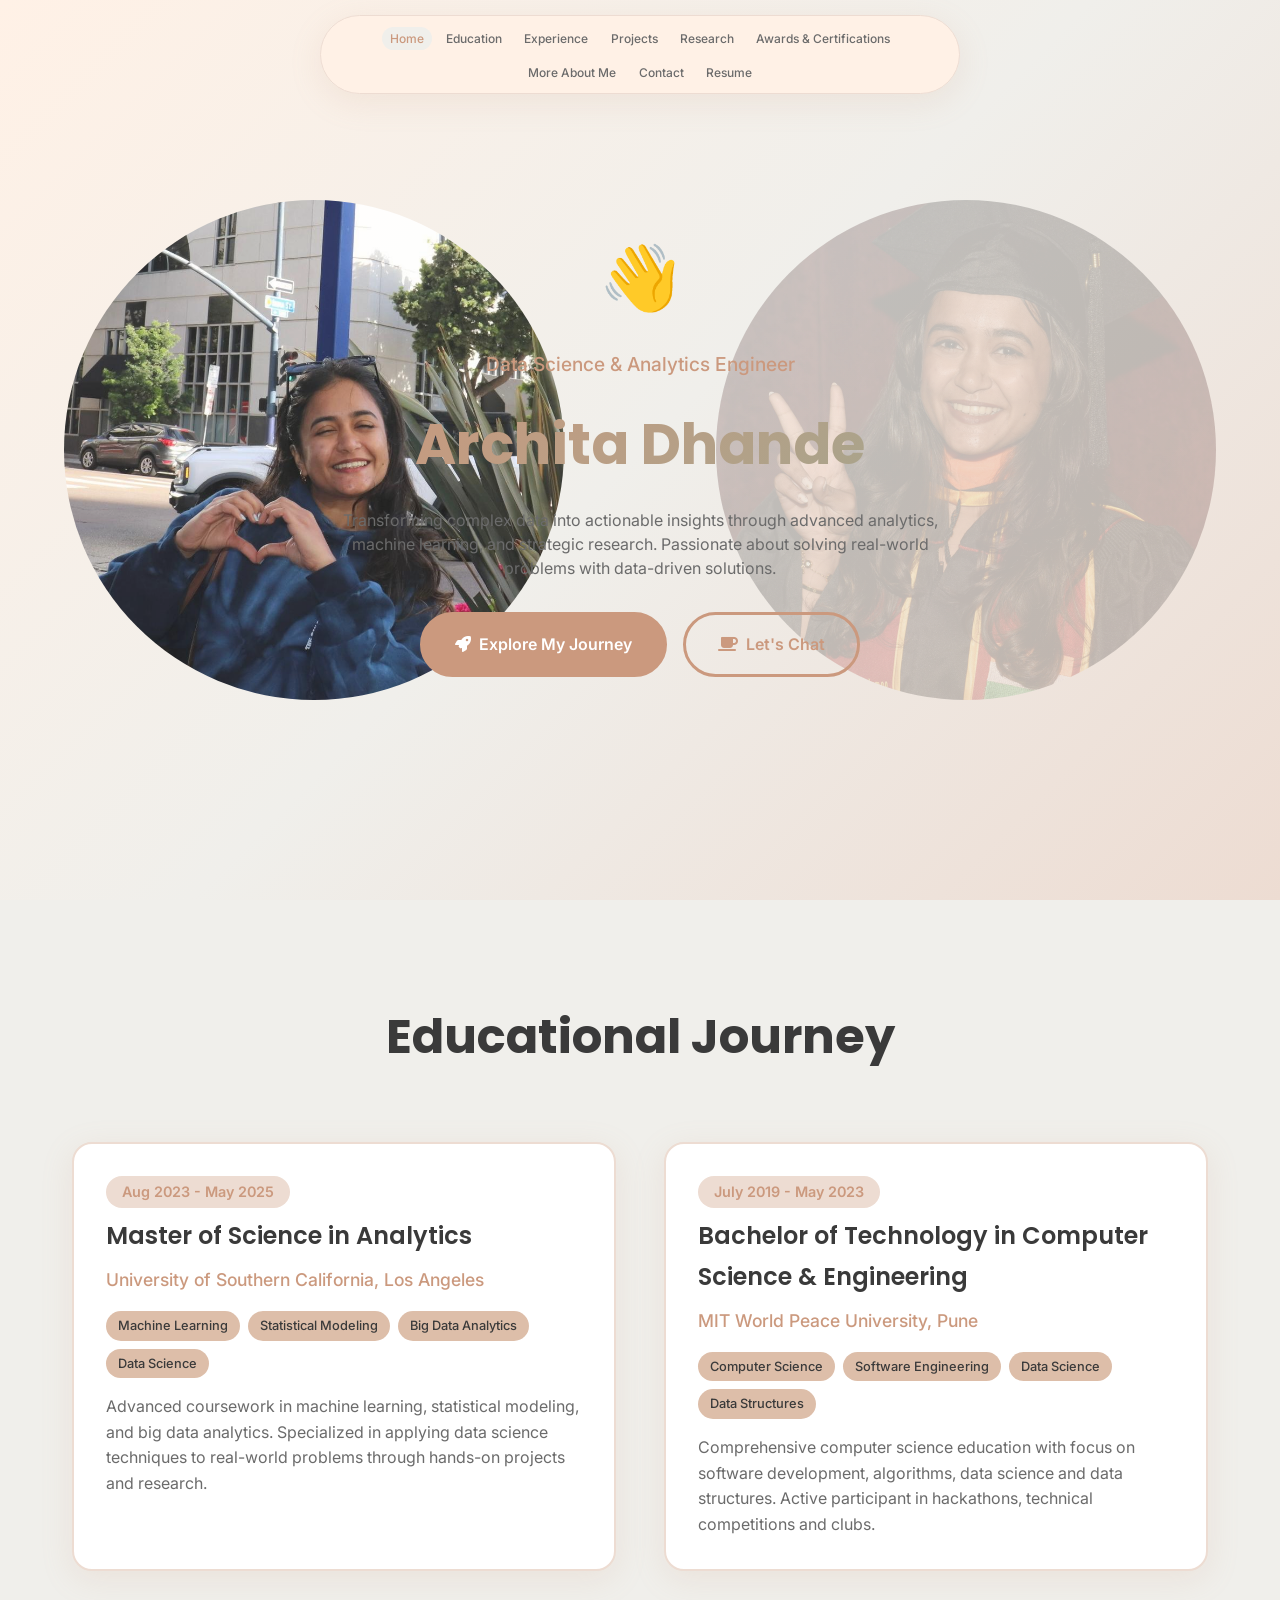
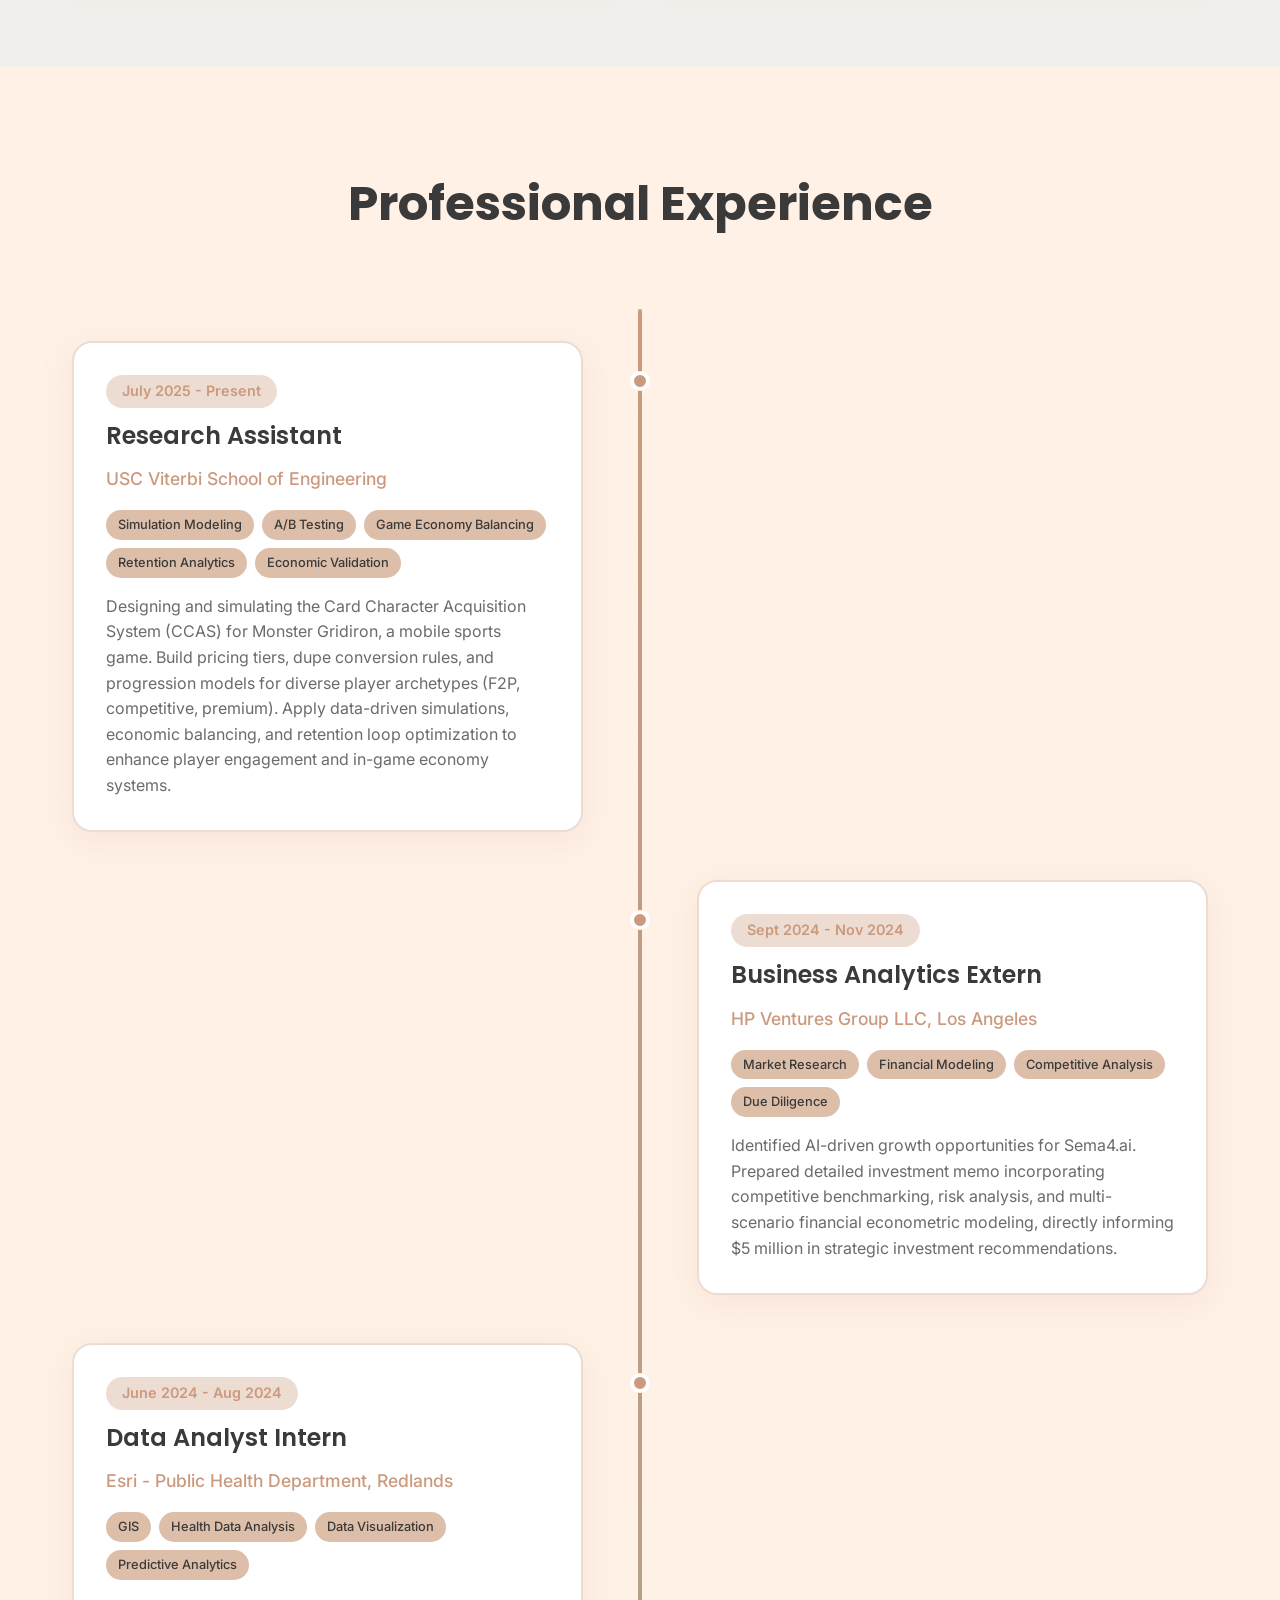
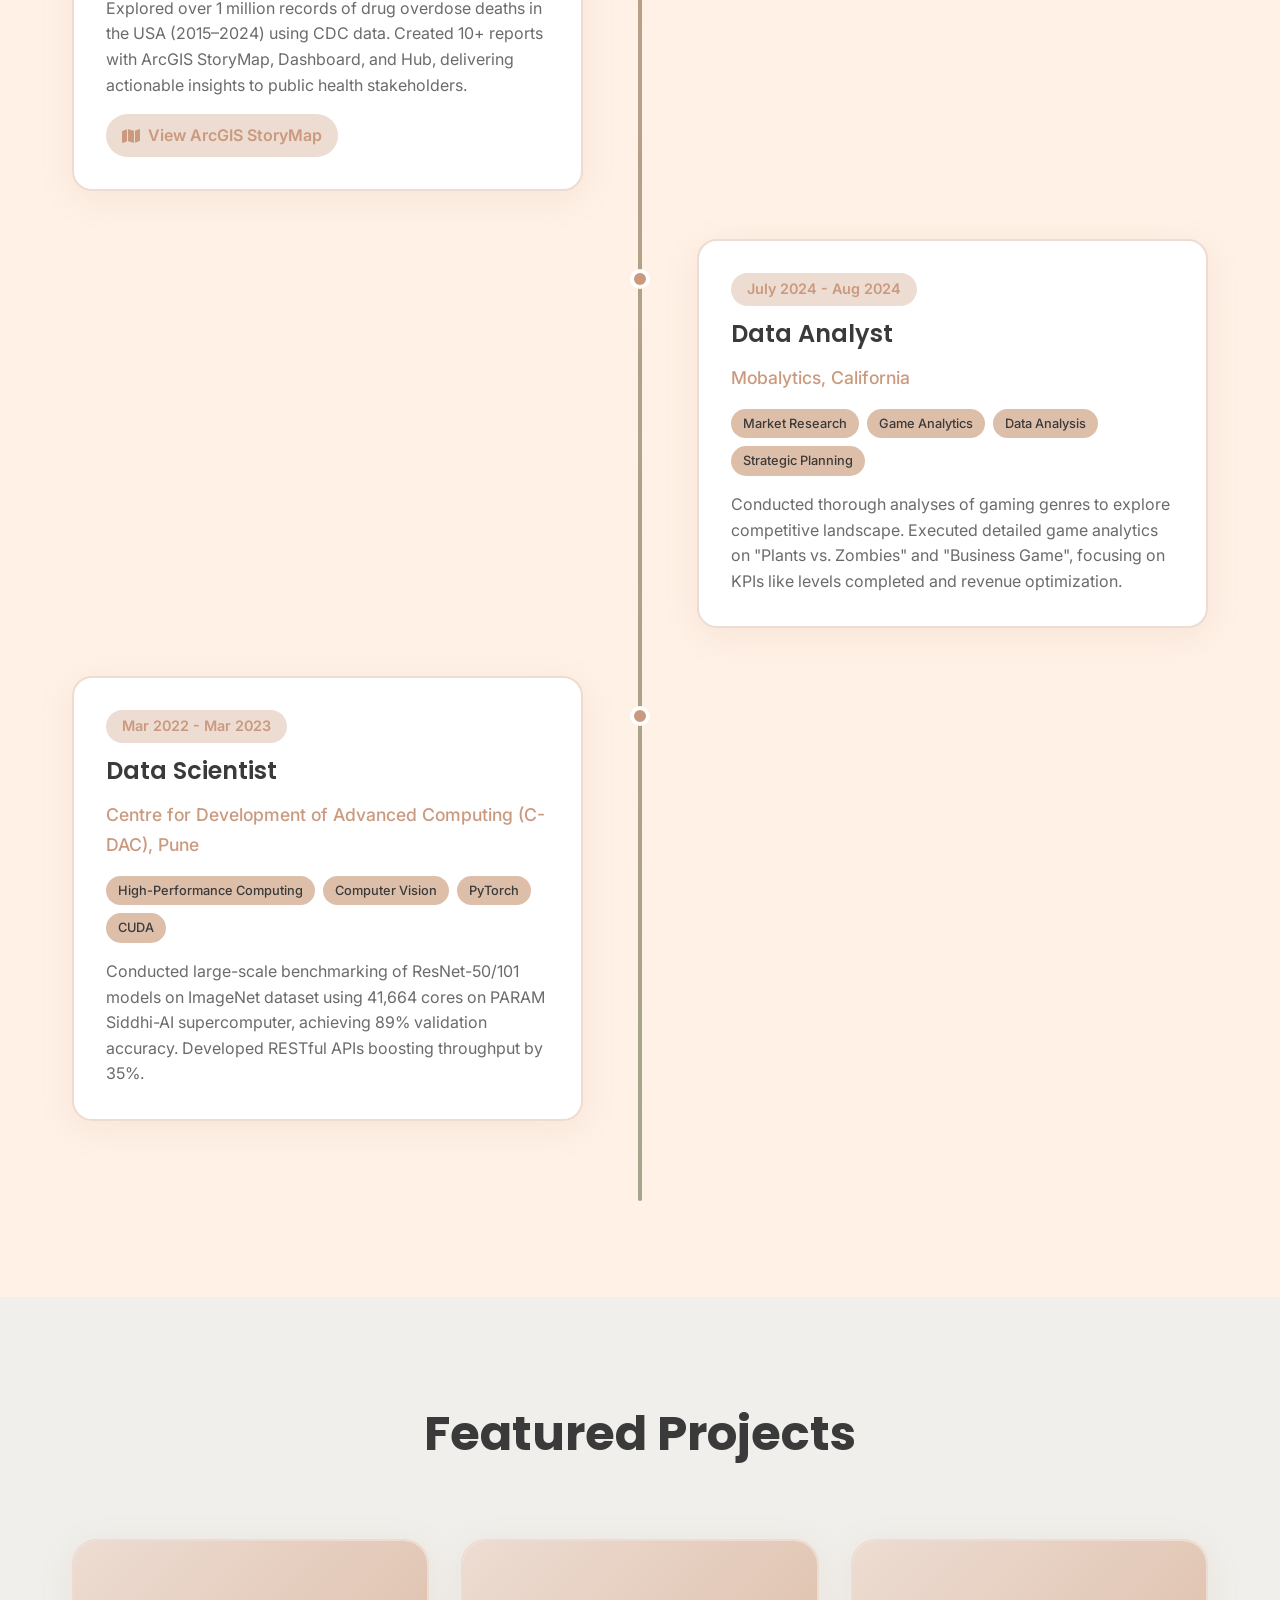
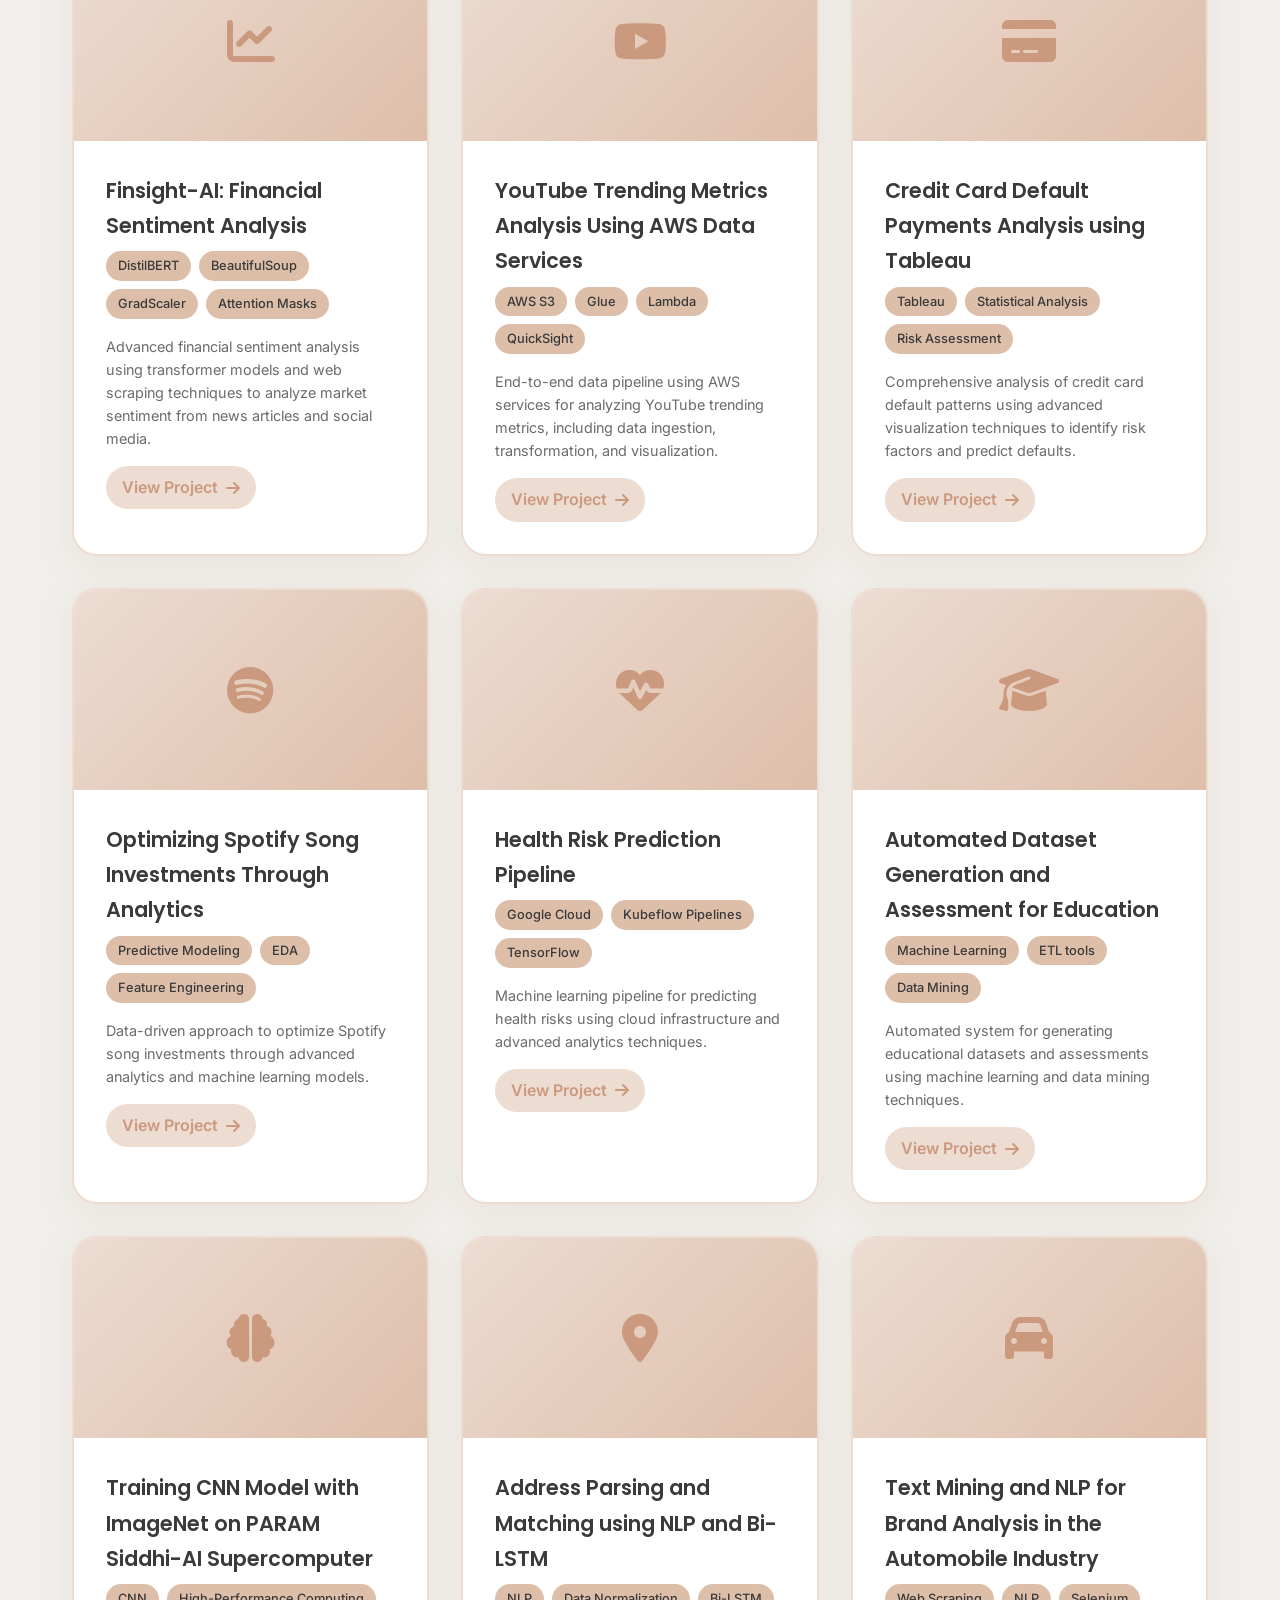
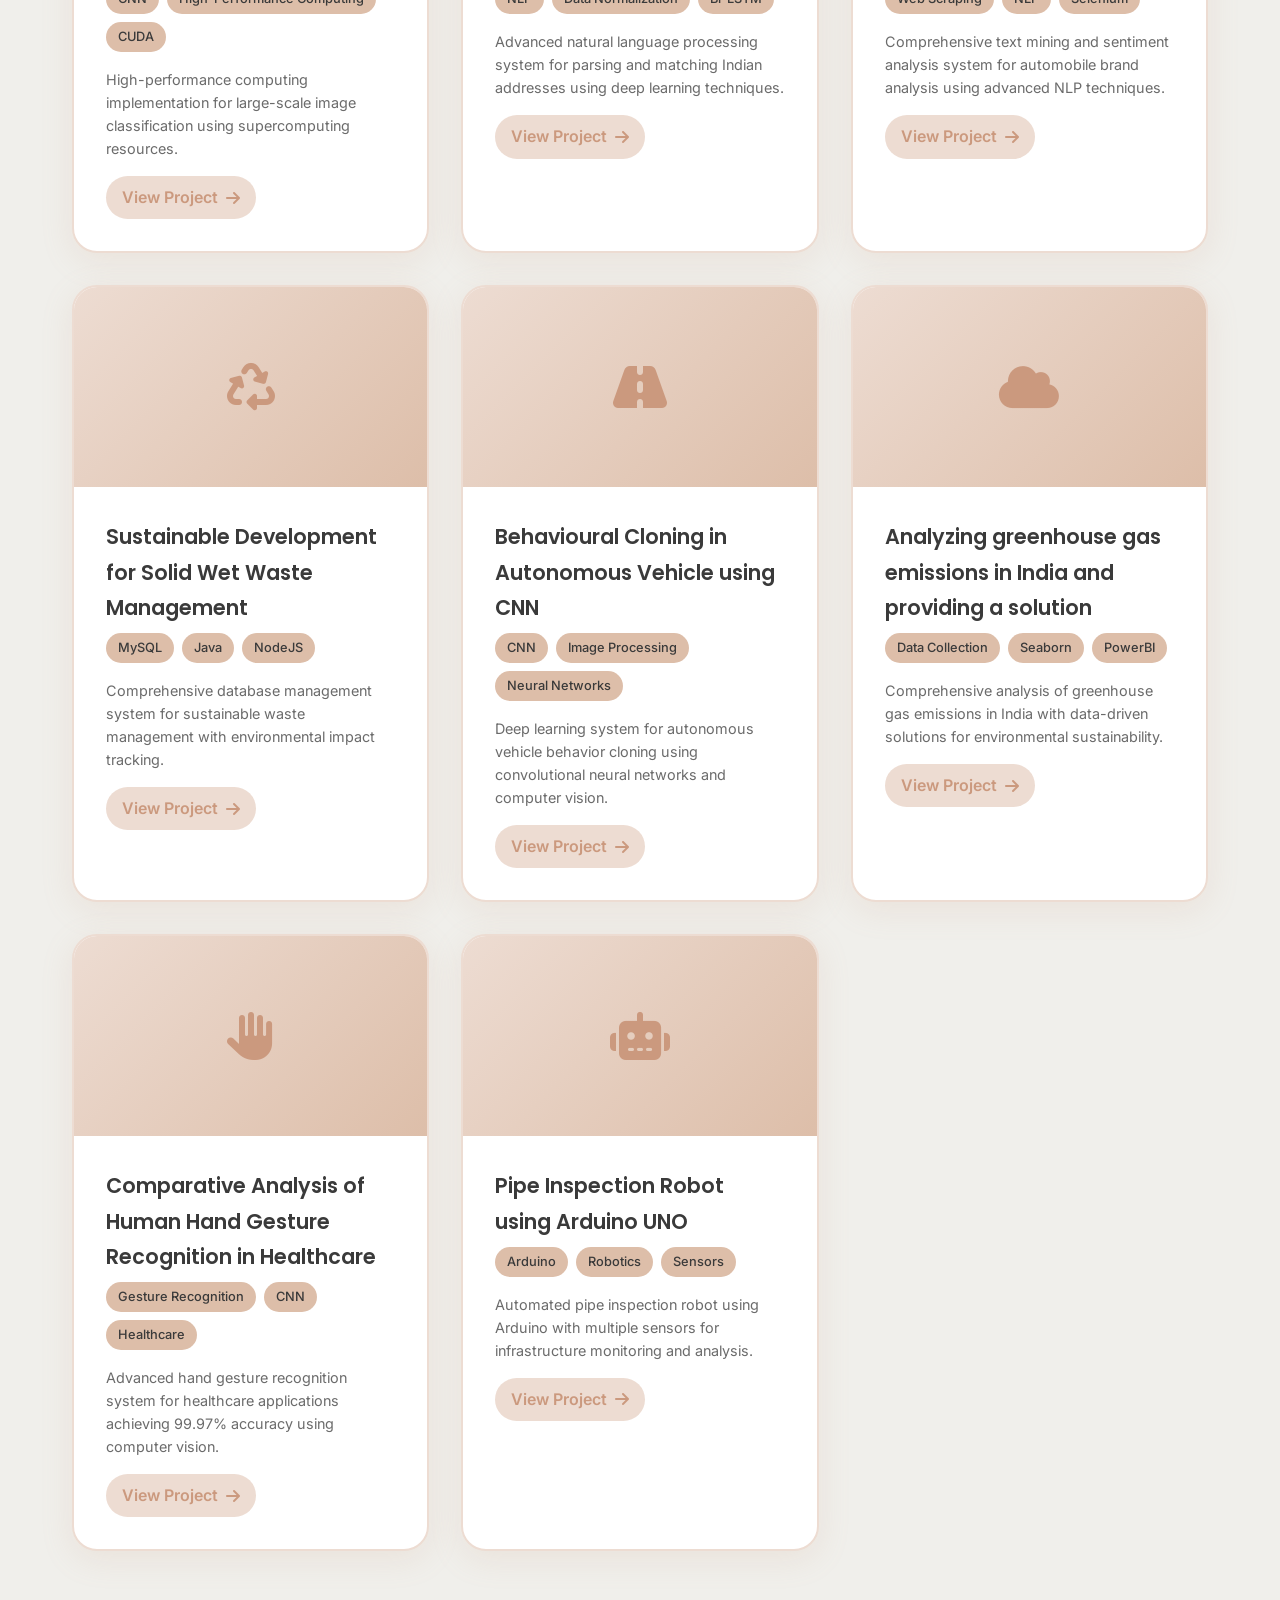
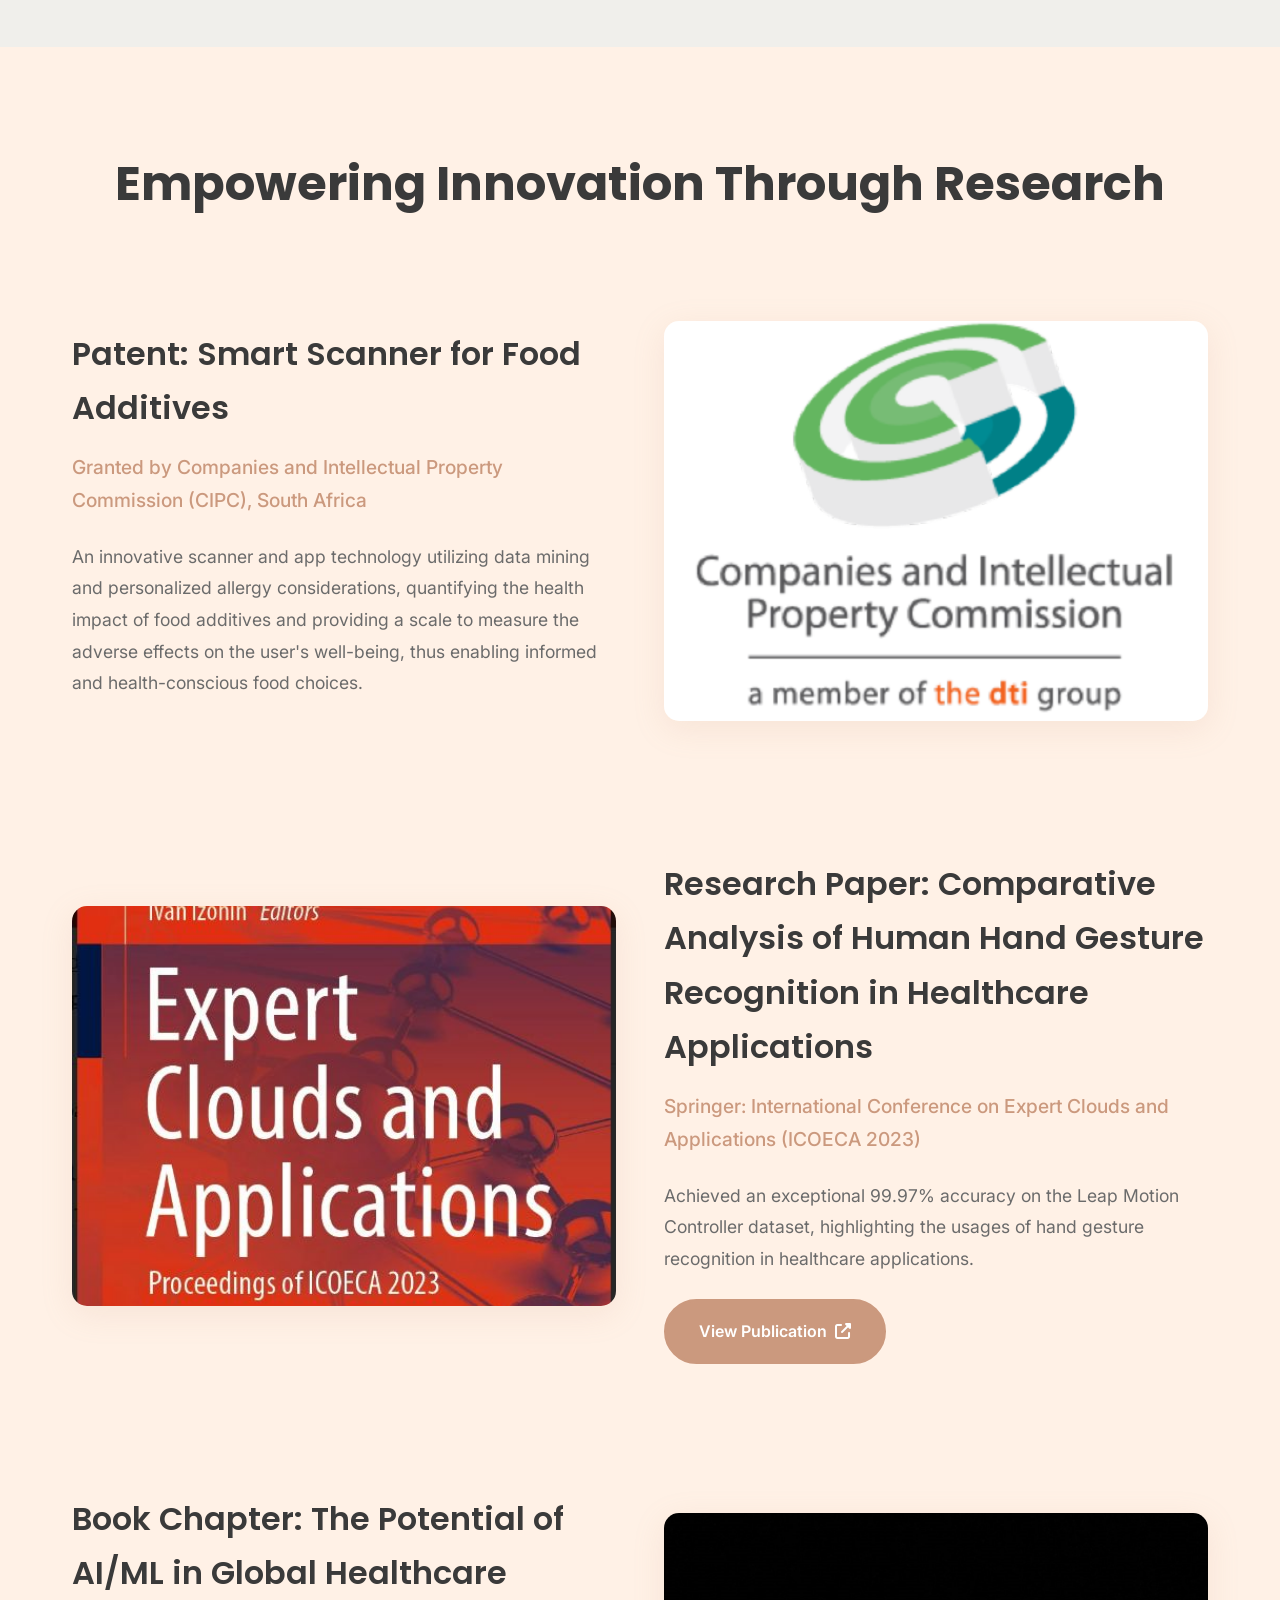
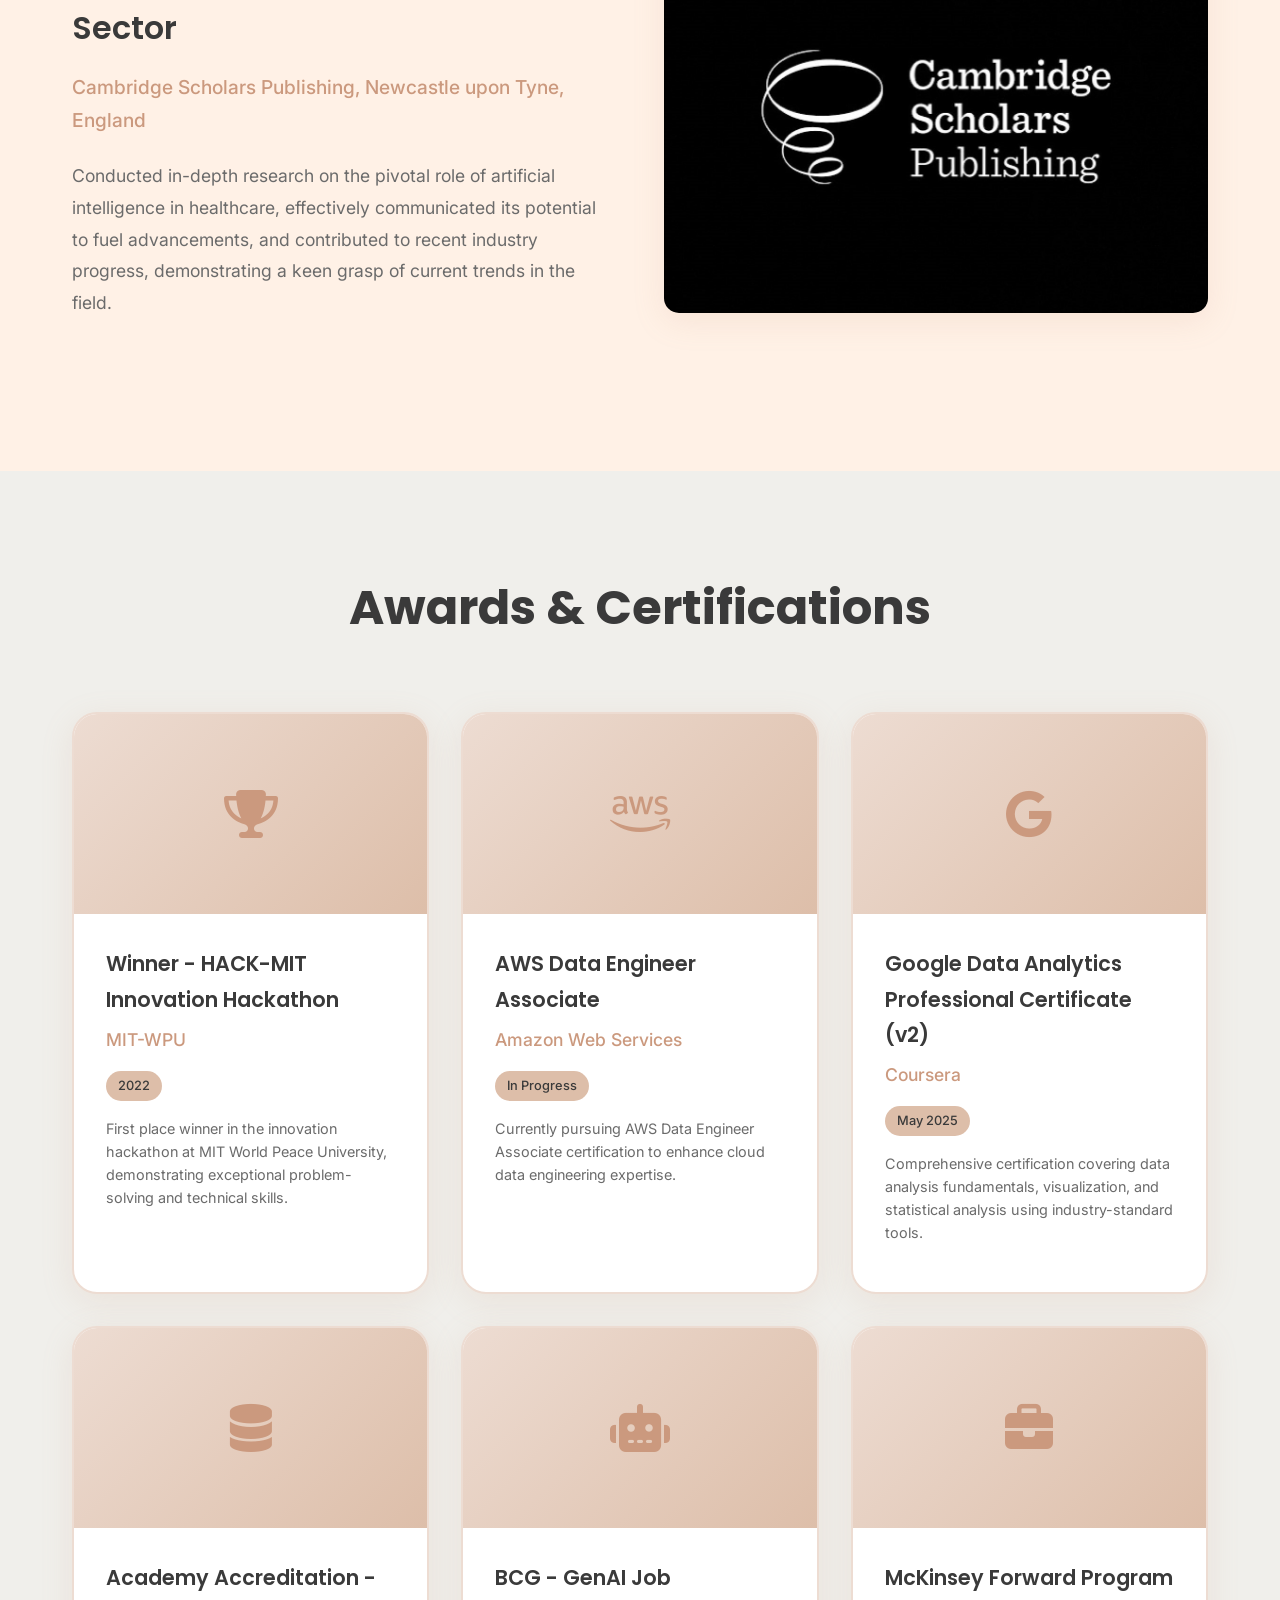
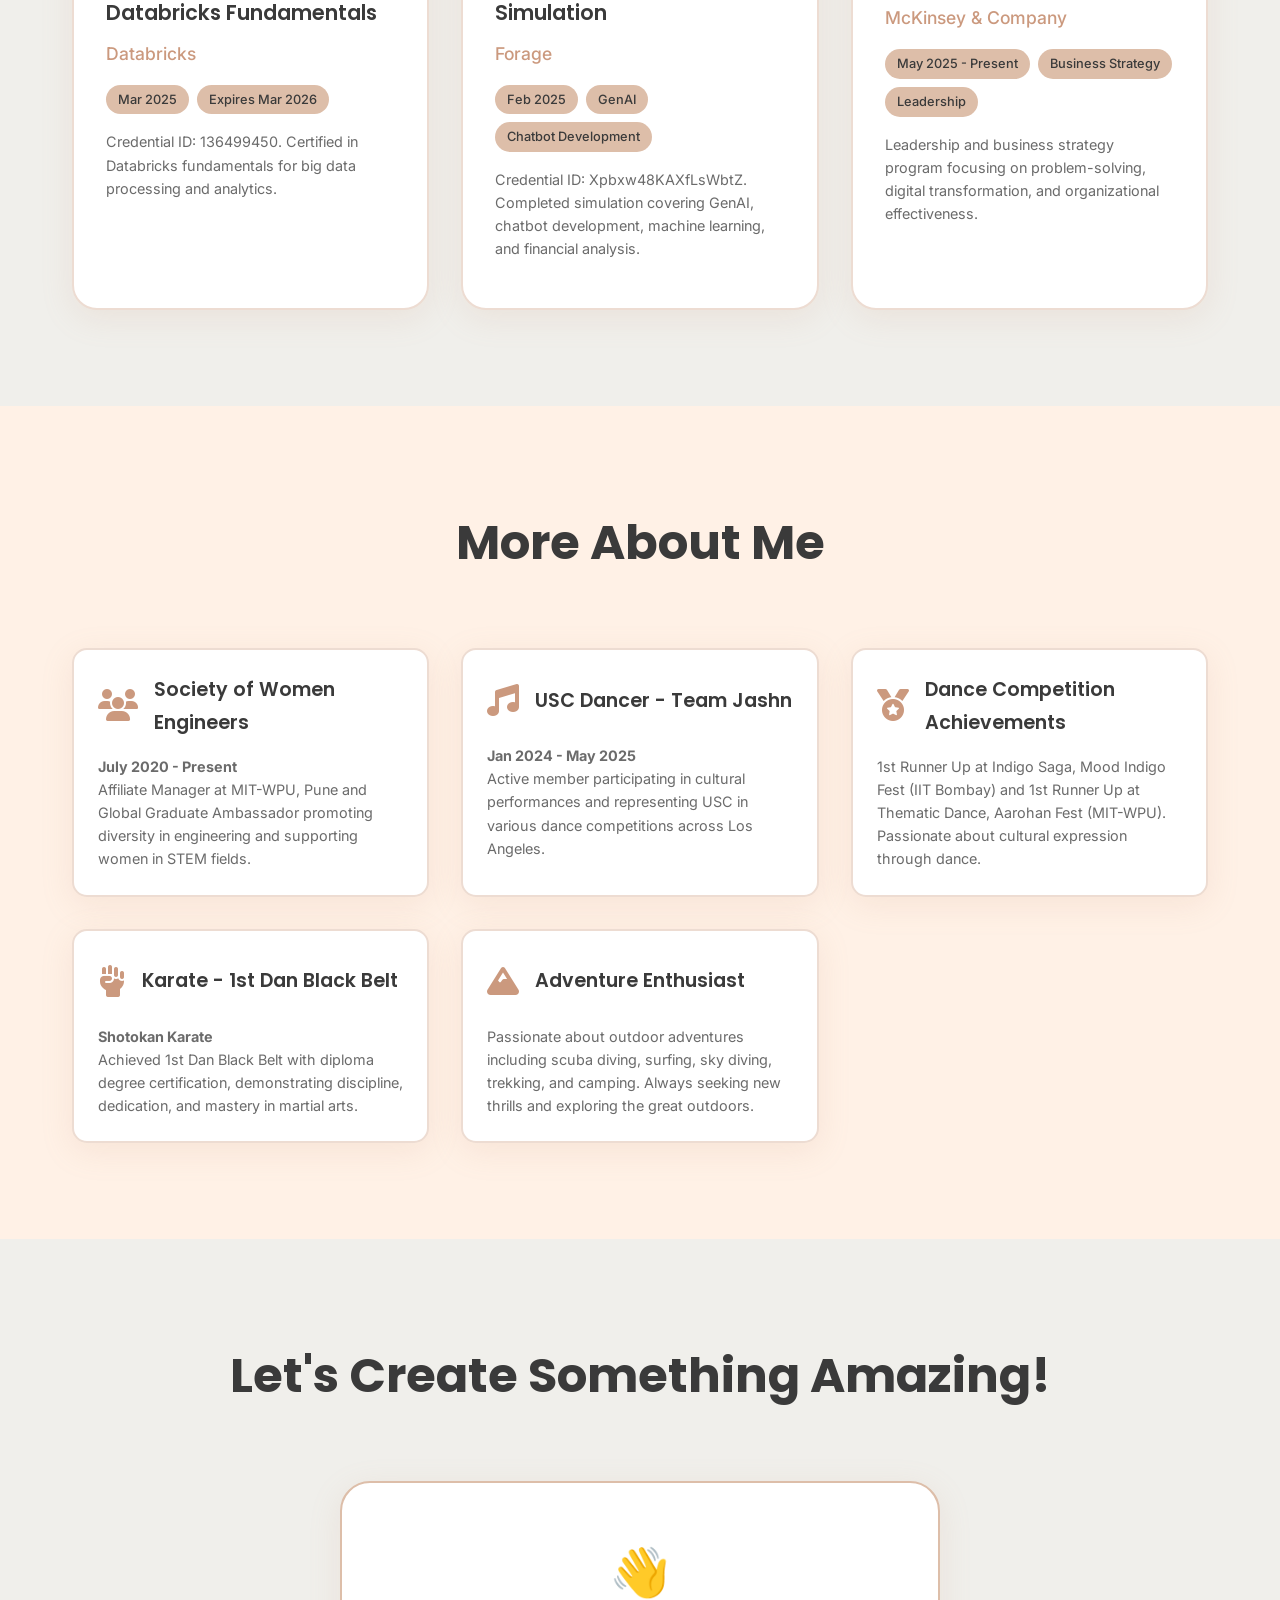
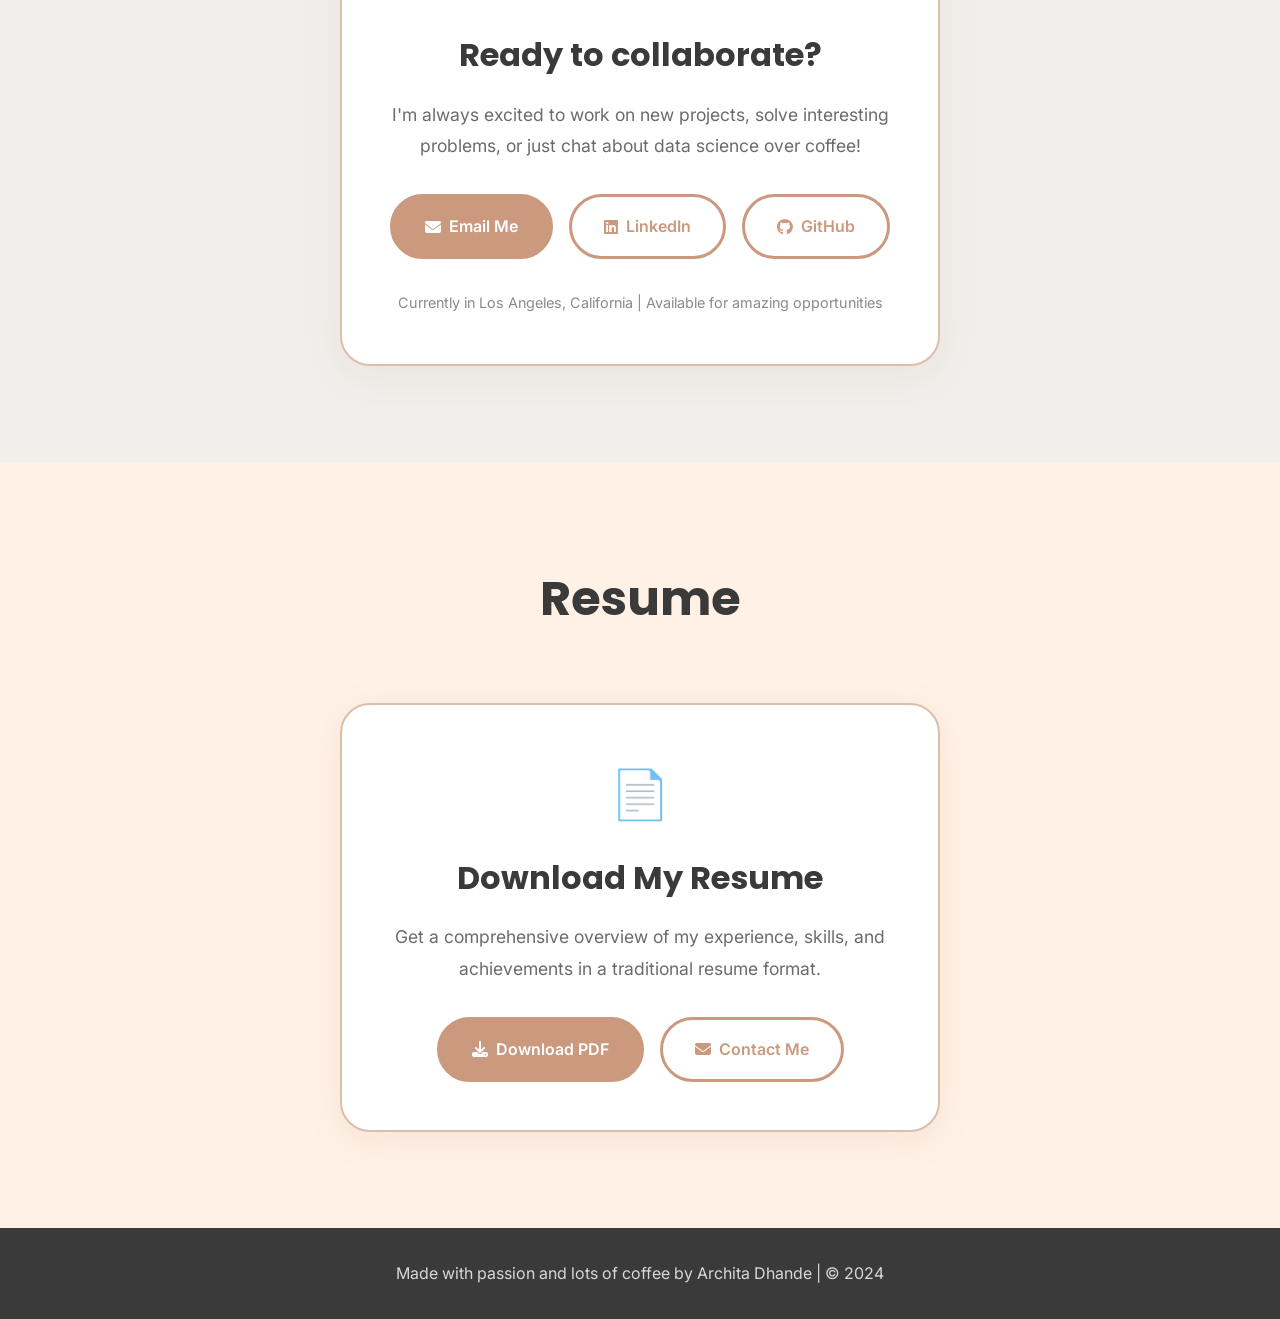
==== commit 367bd000: "Update index.html" ====
--- a/index.html
+++ b/index.html
@@ -104,7 +104,7 @@
             background-image: url('images/me.jpg');
             background-size: cover;
             background-position: center;
-            opacity: 0.1;
+            opacity: 0.9;
             z-index: 1;
             border-radius: 50%;
             animation: float 6s ease-in-out infinite;
@@ -122,7 +122,7 @@
             background-image: url('images/me2.jpg');
             background-size: cover;
             background-position: center;
-            opacity: 0.1;
+            opacity: 0.9;
             z-index: 1;
             border-radius: 50%;
             animation: float-reverse 6s ease-in-out infinite;
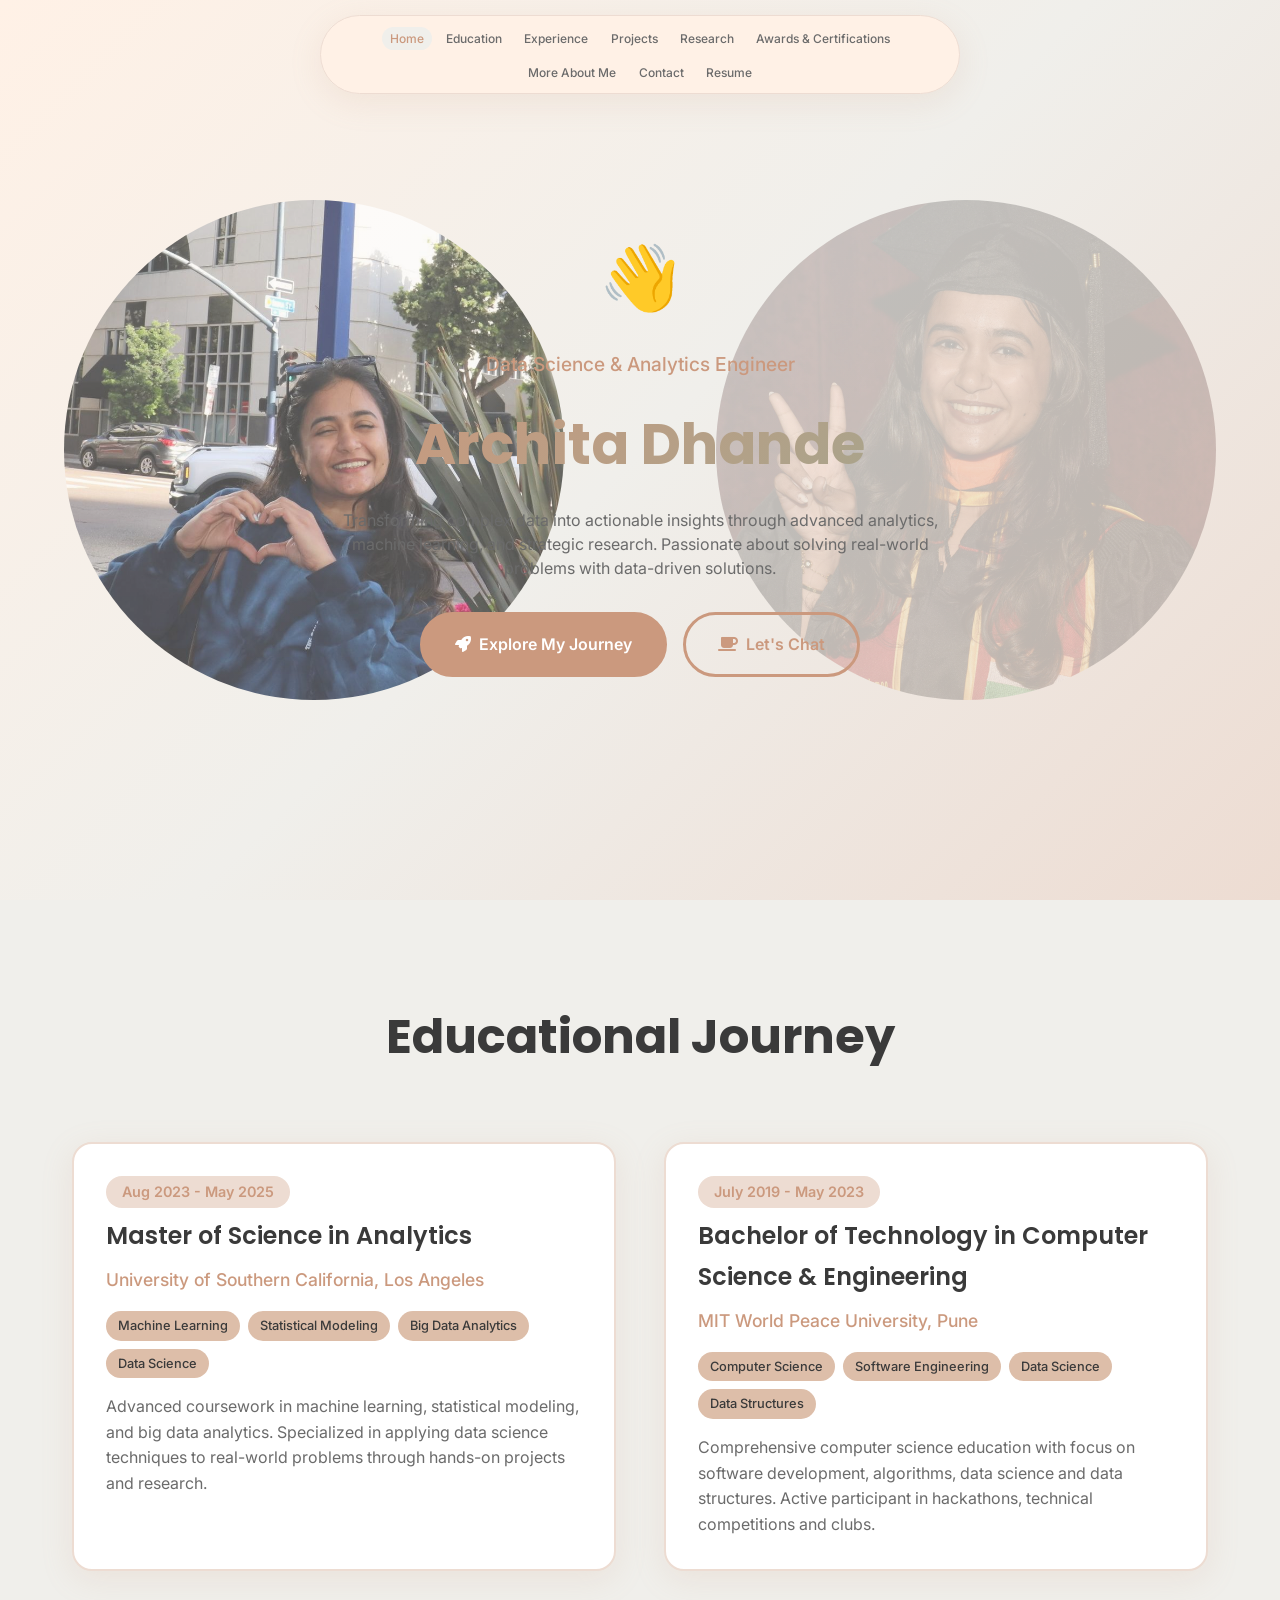
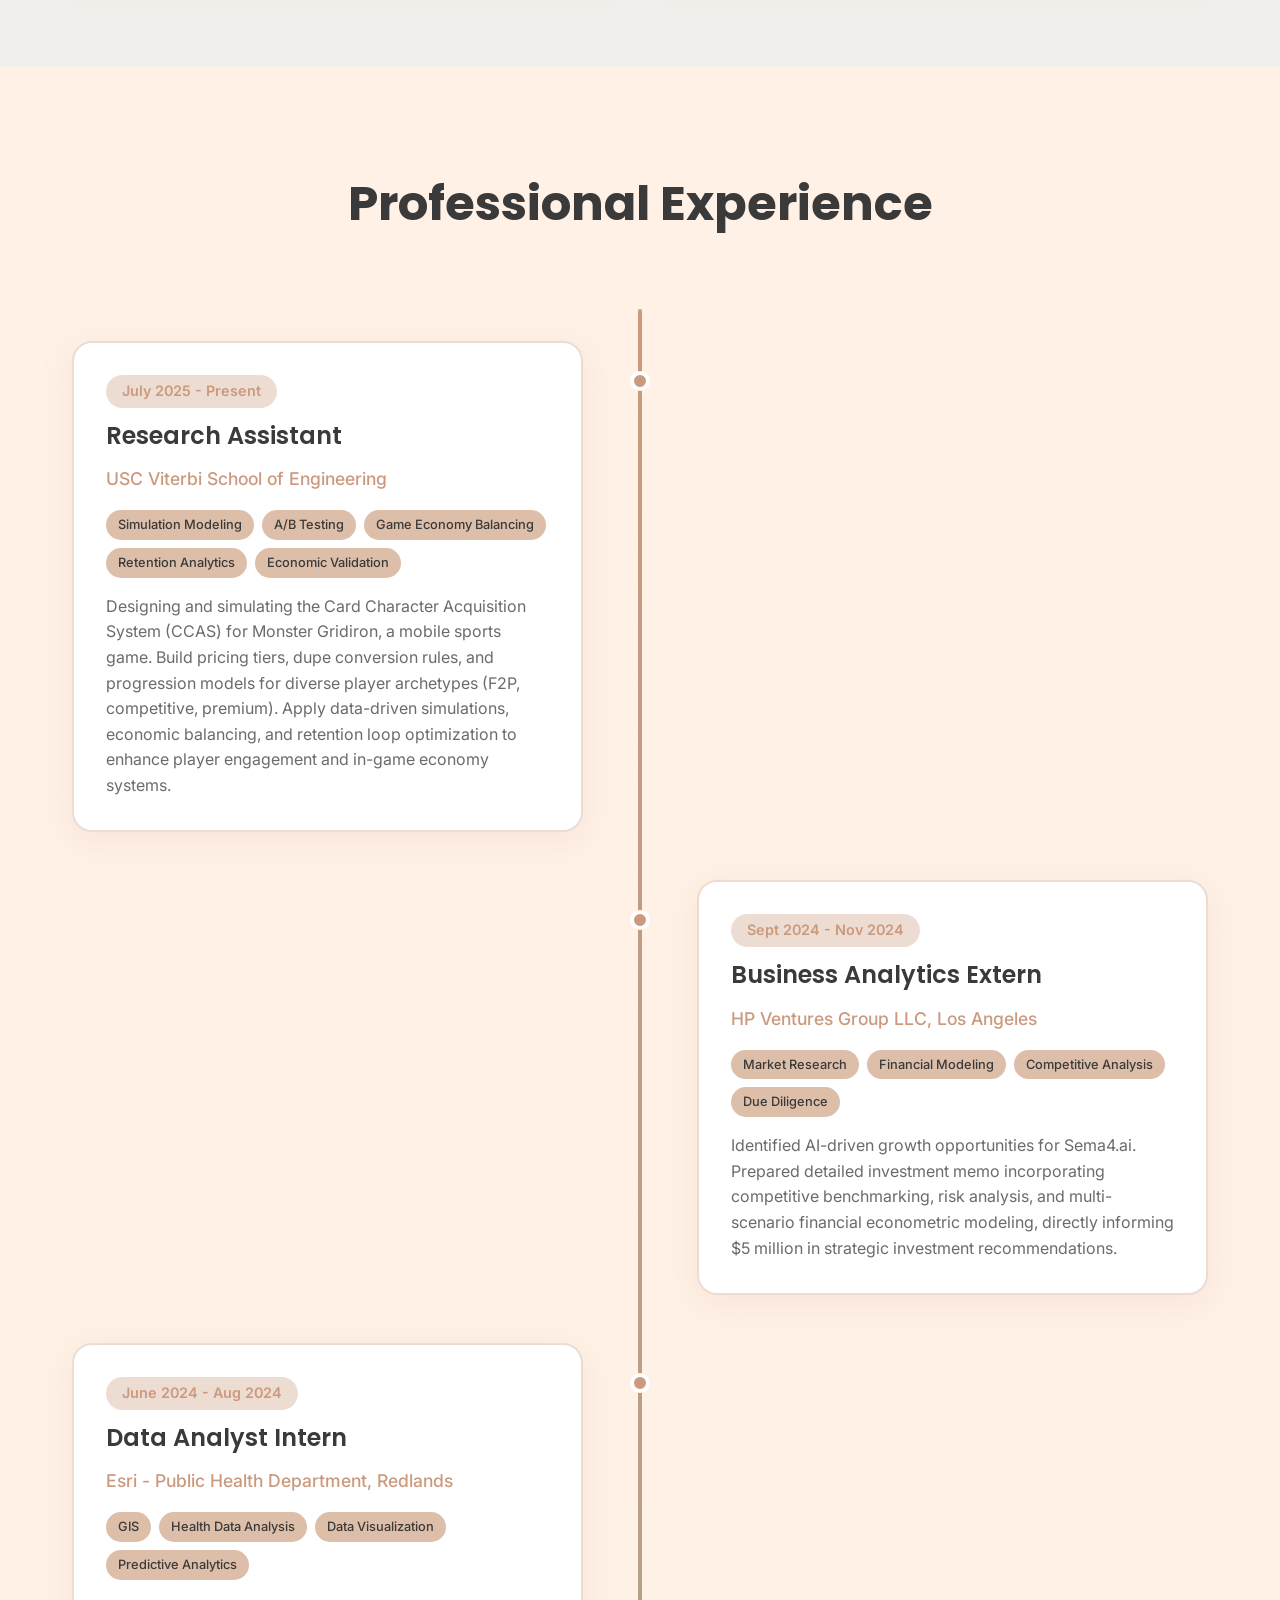
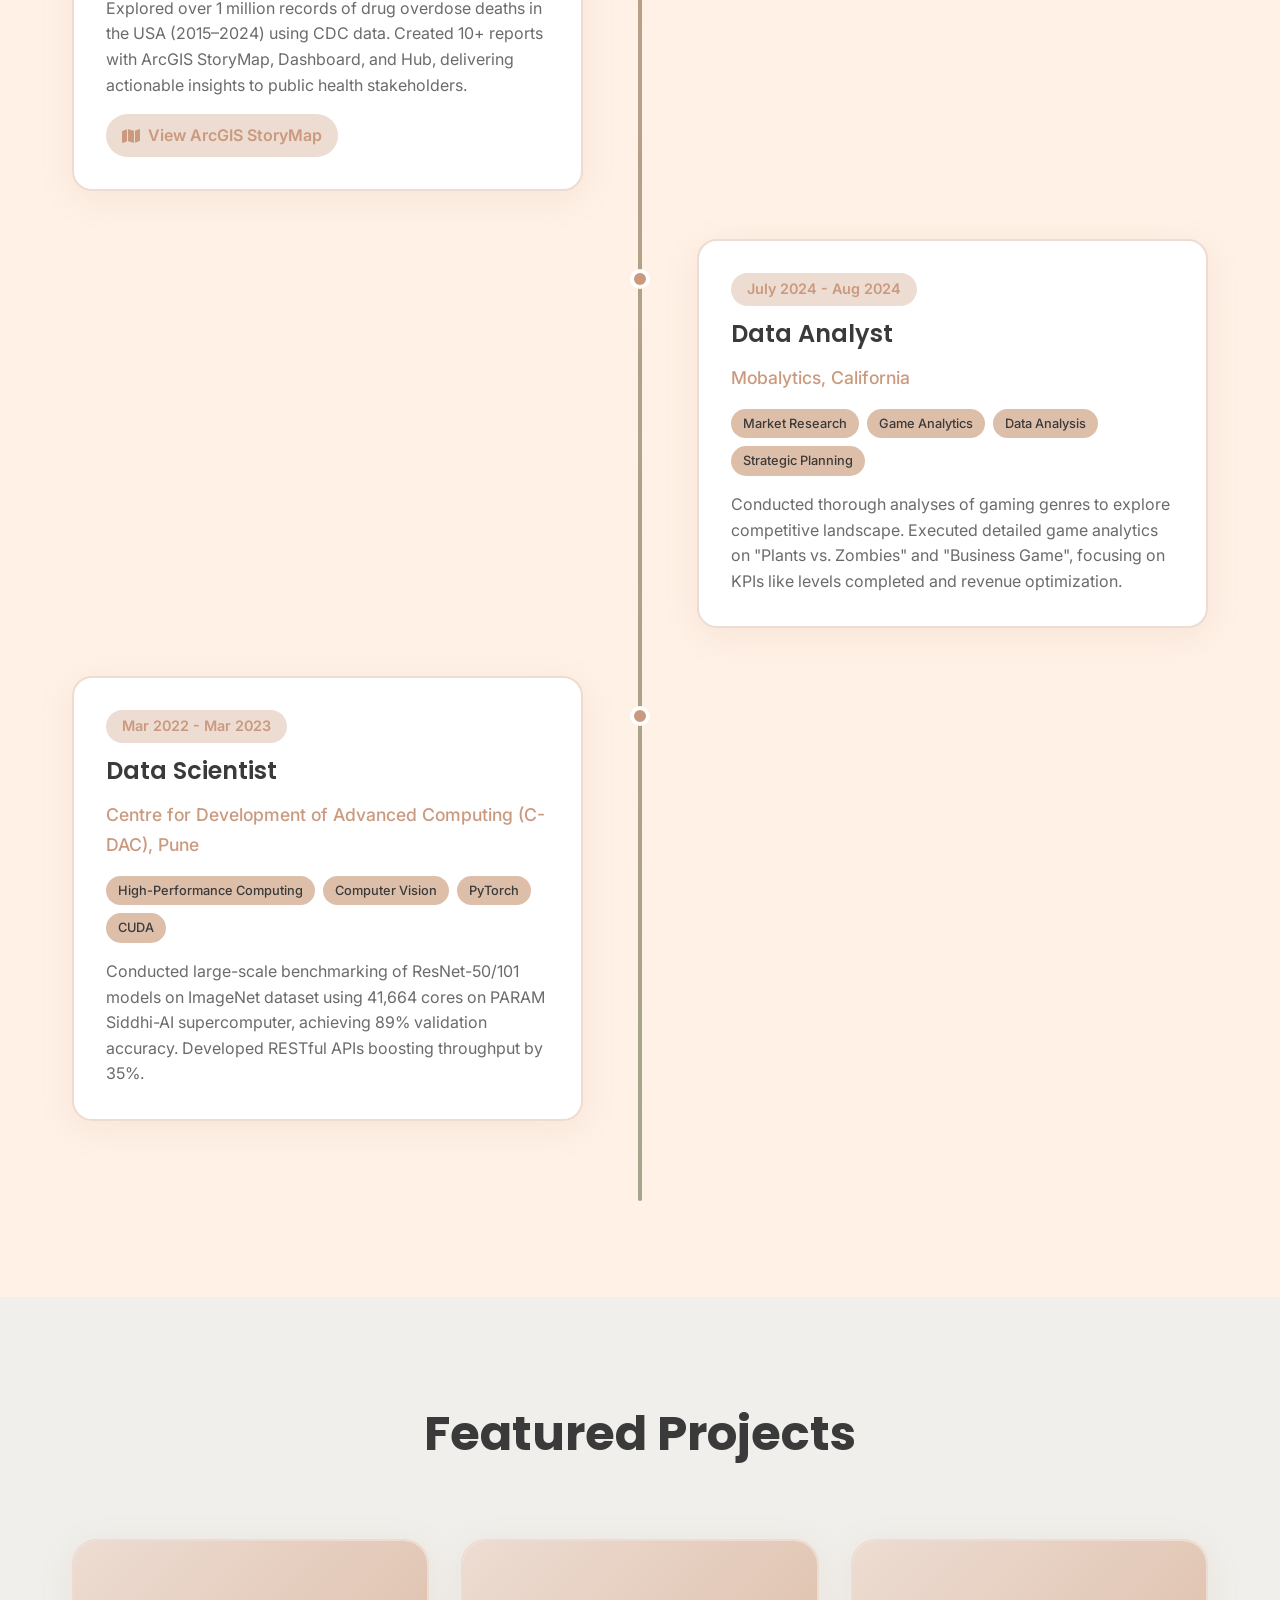
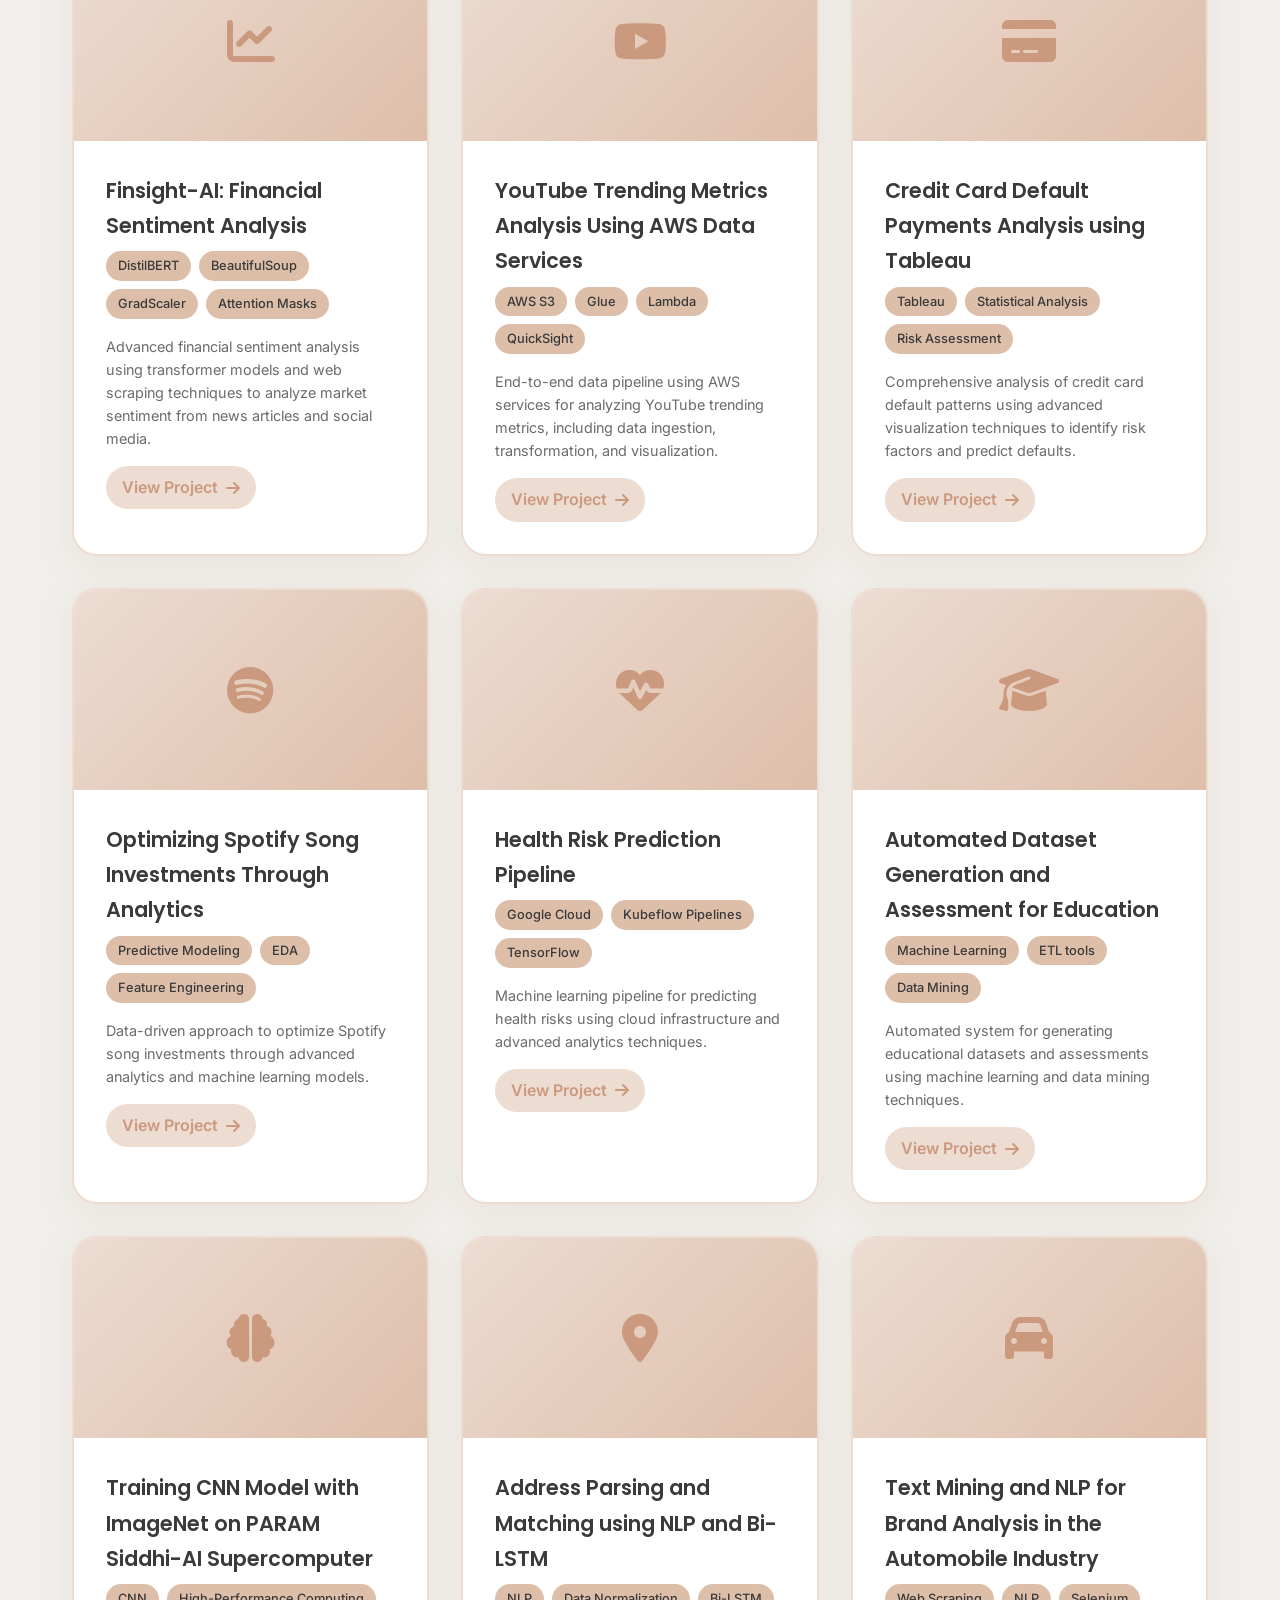
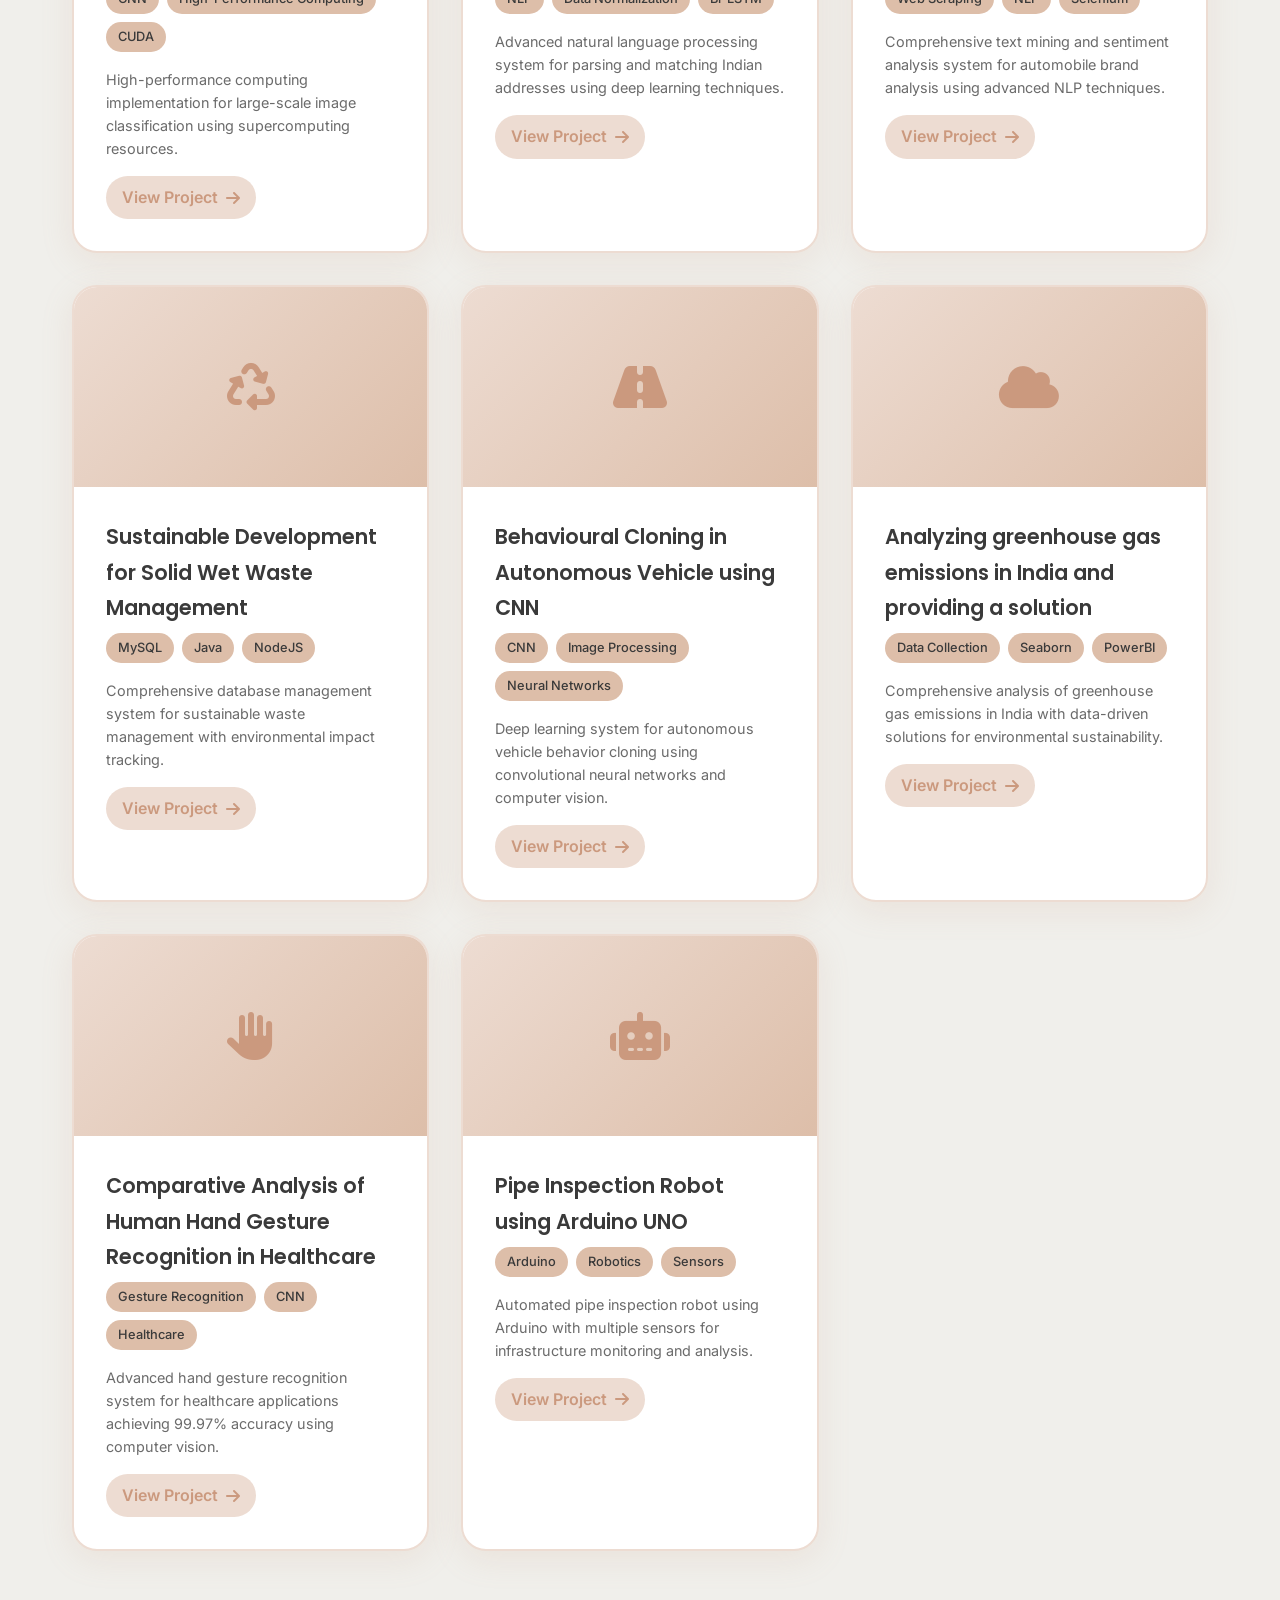
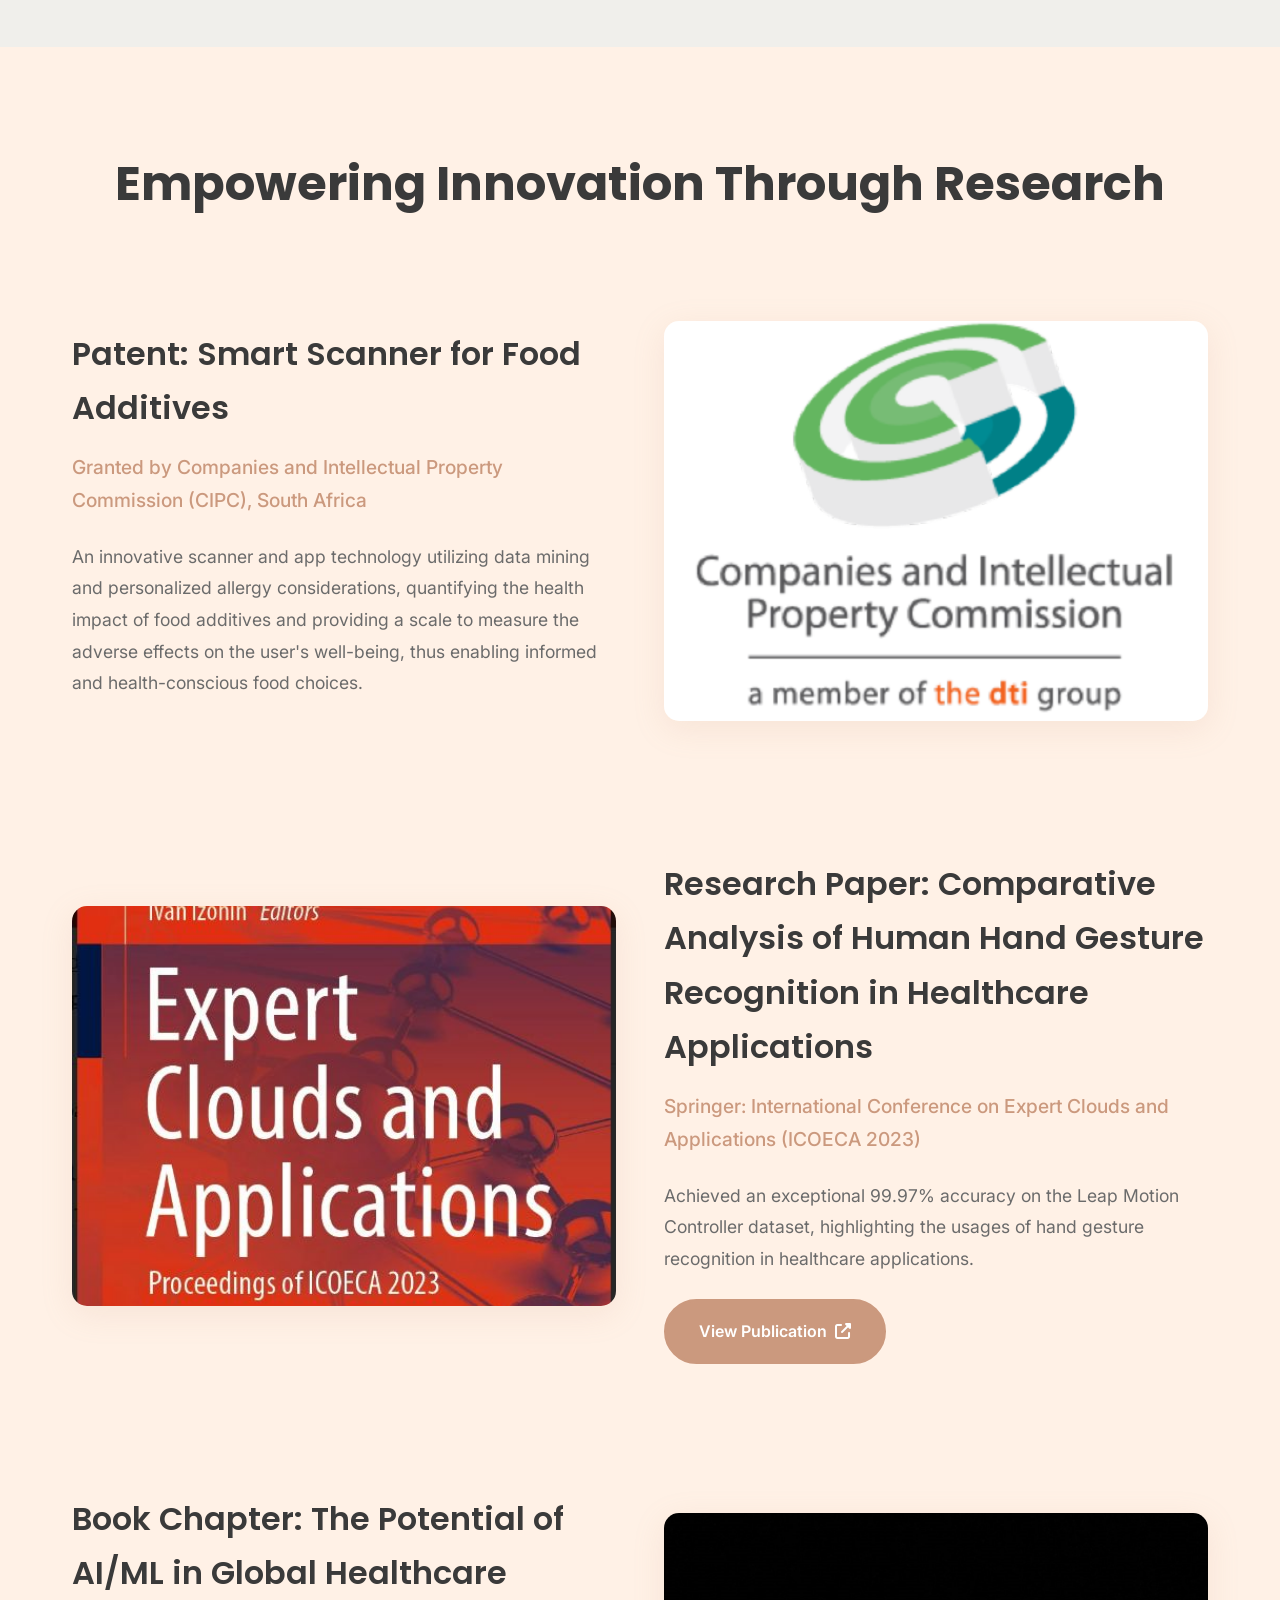
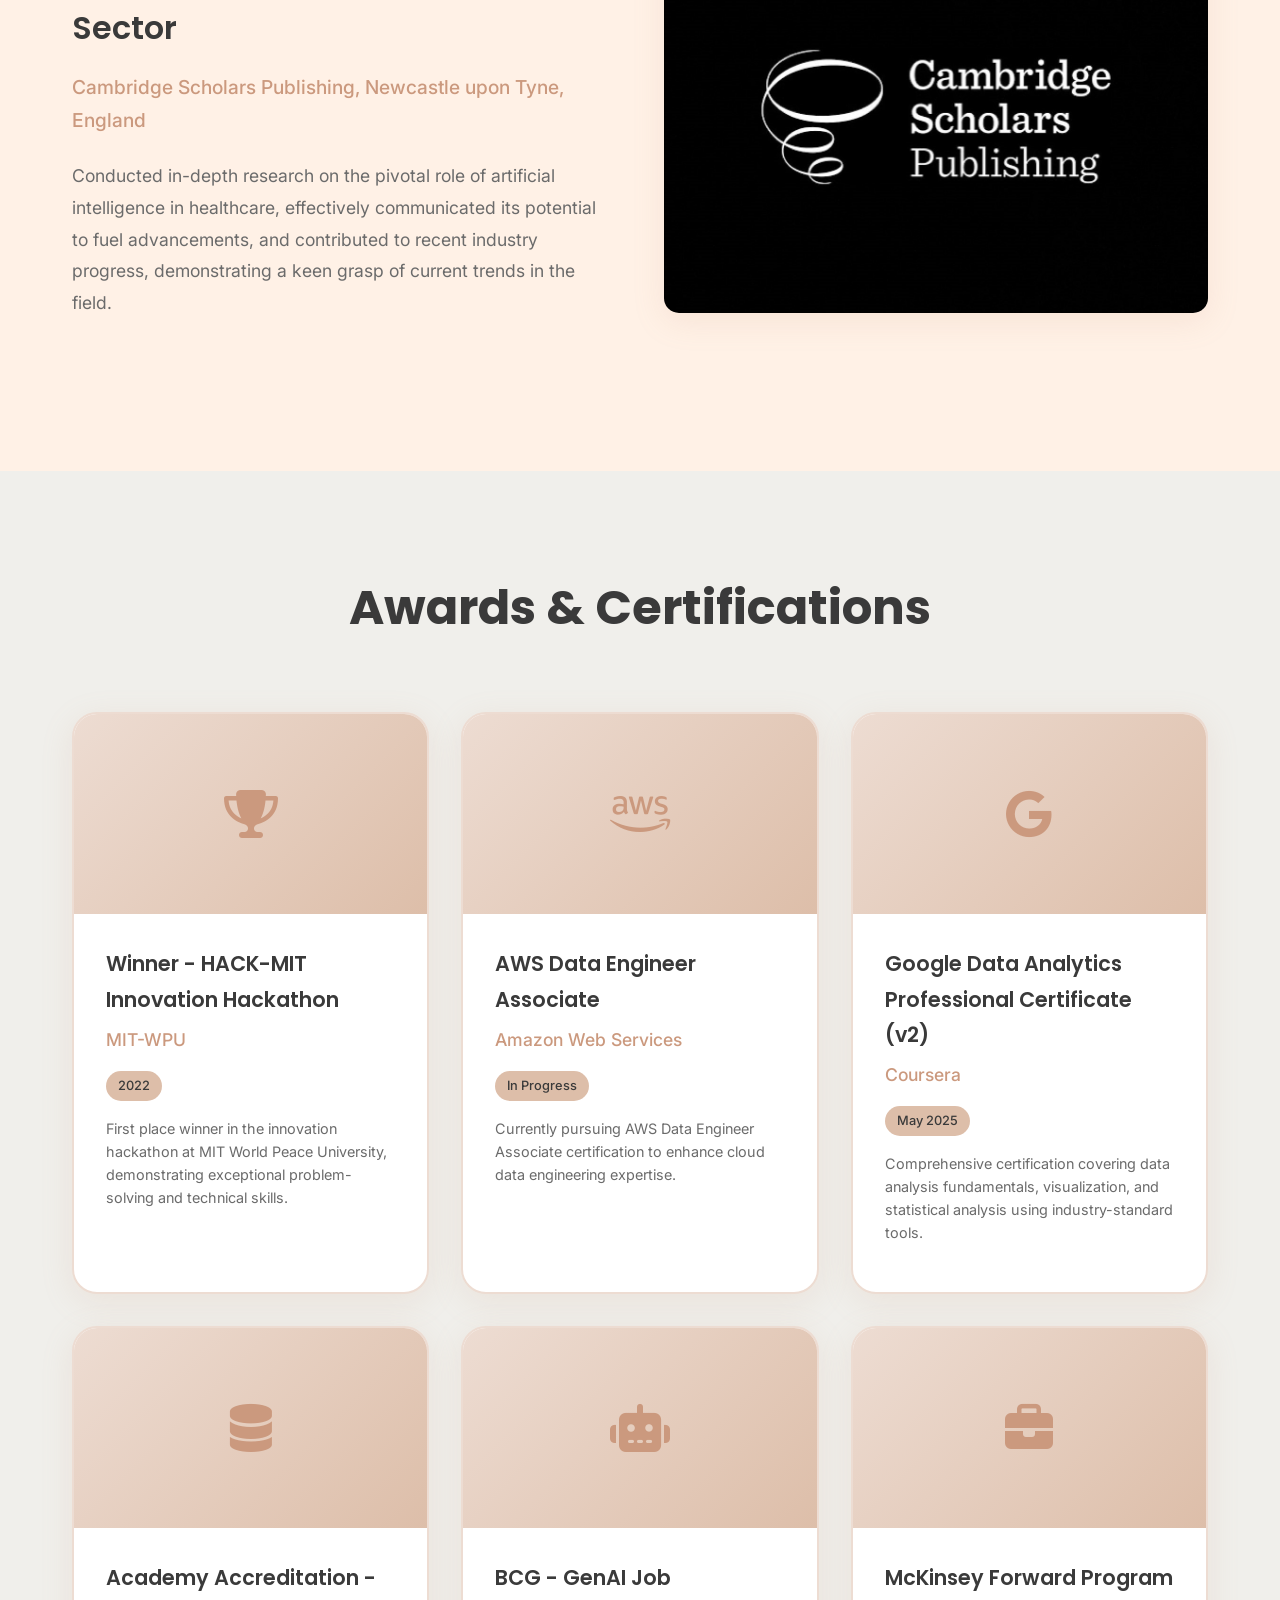
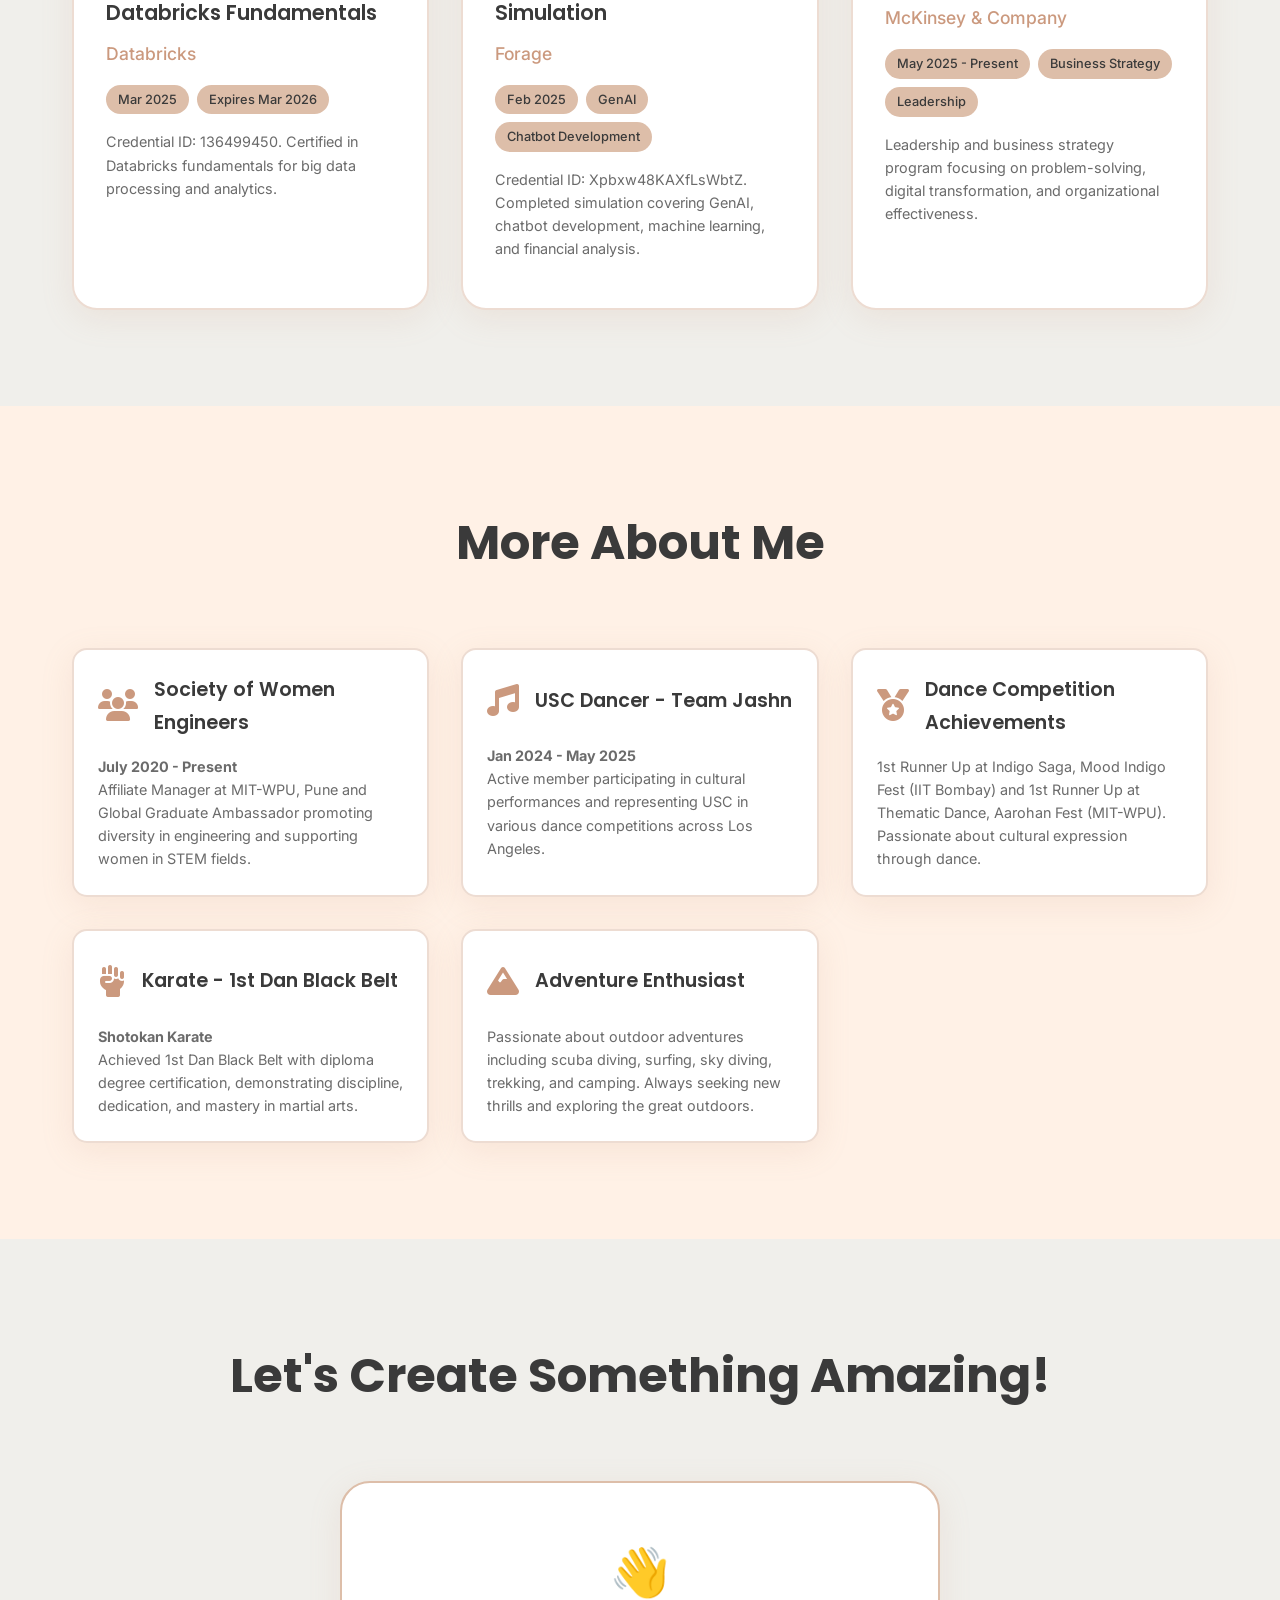
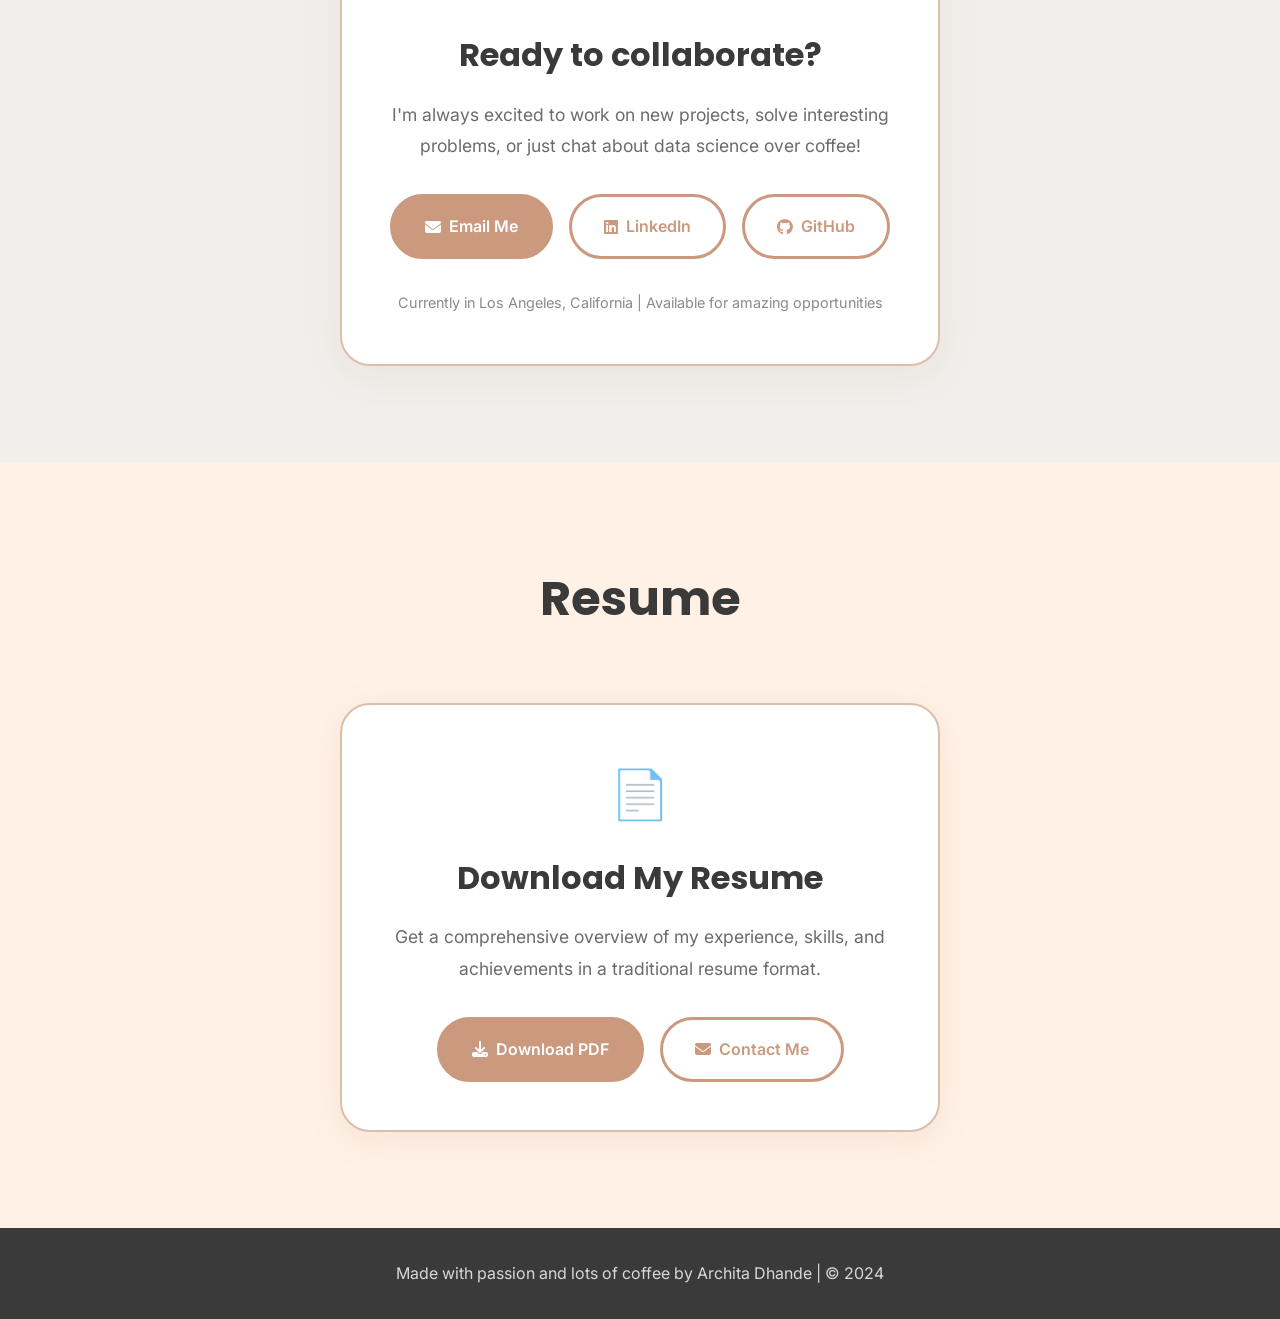
==== commit 395c7c6d: "Update index.html" ====
--- a/index.html
+++ b/index.html
@@ -104,7 +104,7 @@
             background-image: url('images/me.jpg');
             background-size: cover;
             background-position: center;
-            opacity: 0.9;
+            opacity: 0.7;
             z-index: 1;
             border-radius: 50%;
             animation: float 6s ease-in-out infinite;
@@ -122,7 +122,7 @@
             background-image: url('images/me2.jpg');
             background-size: cover;
             background-position: center;
-            opacity: 0.9;
+            opacity: 0.7;
             z-index: 1;
             border-radius: 50%;
             animation: float-reverse 6s ease-in-out infinite;
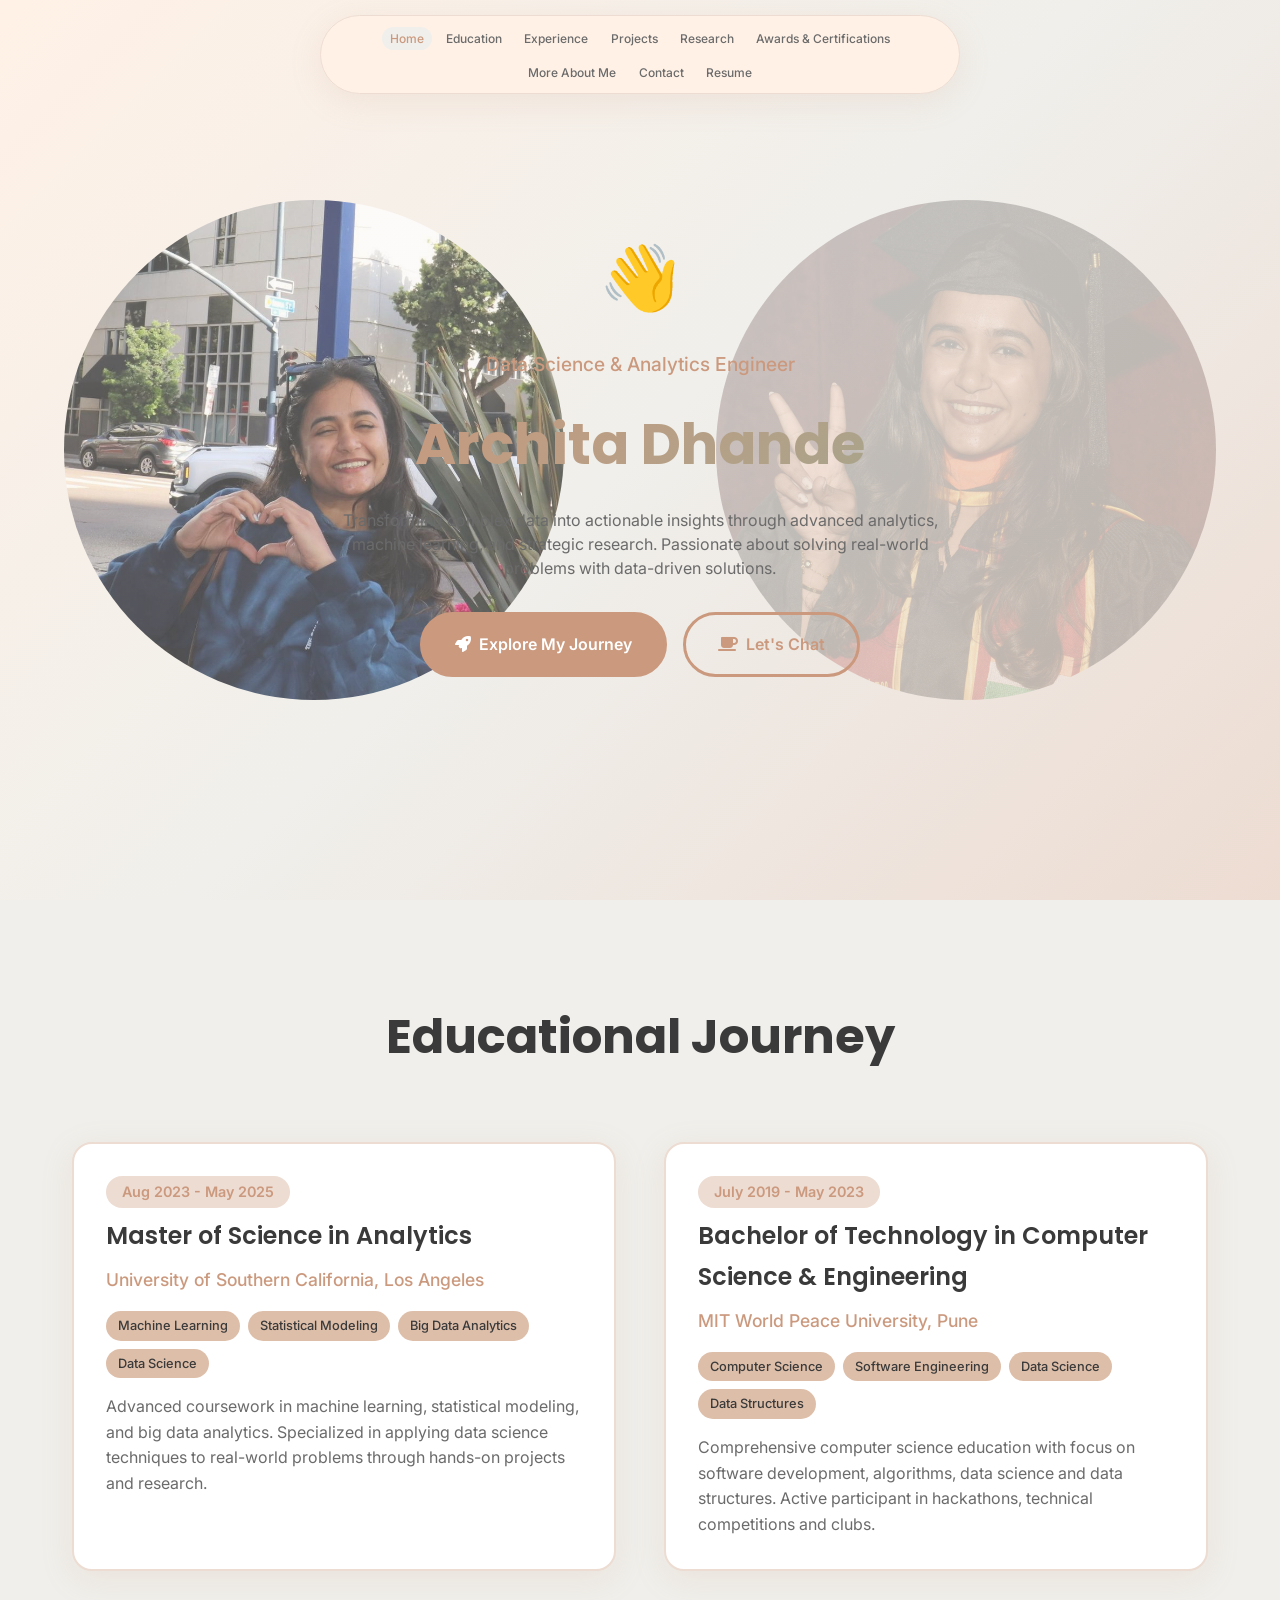
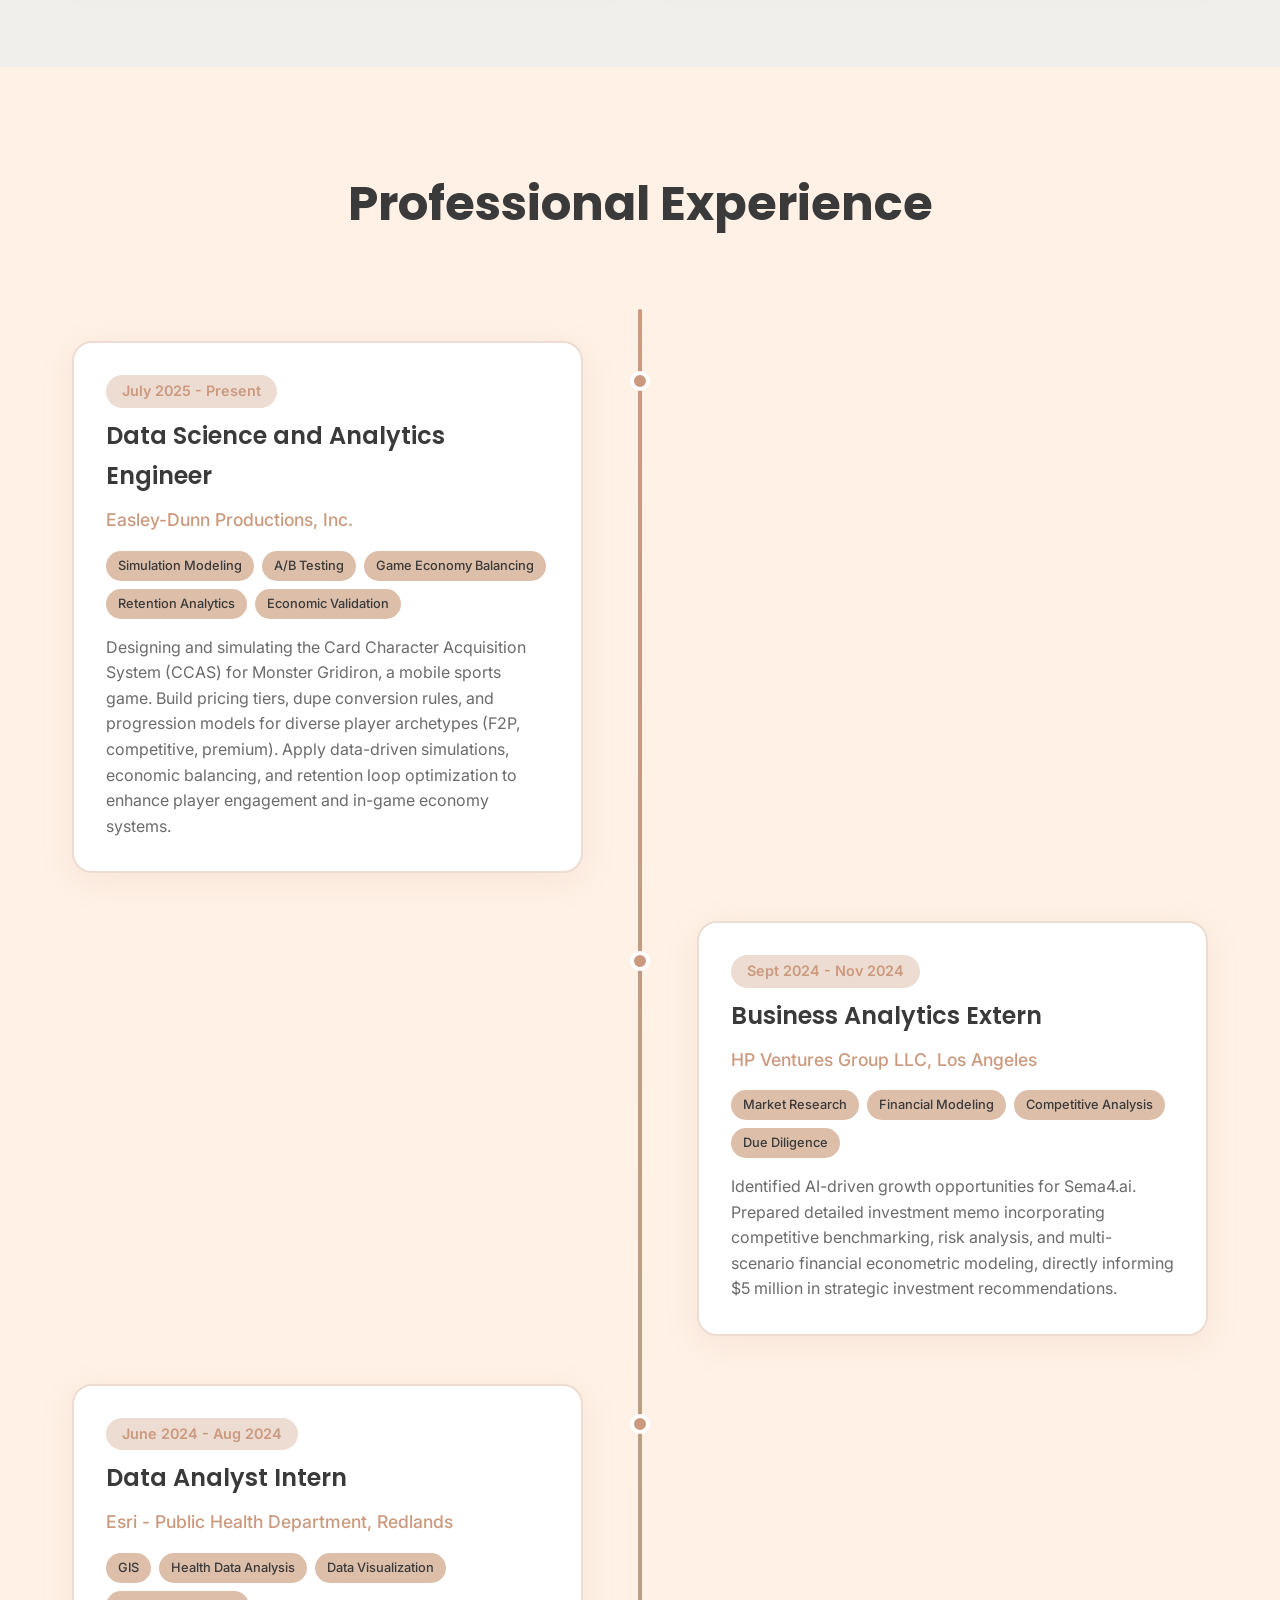
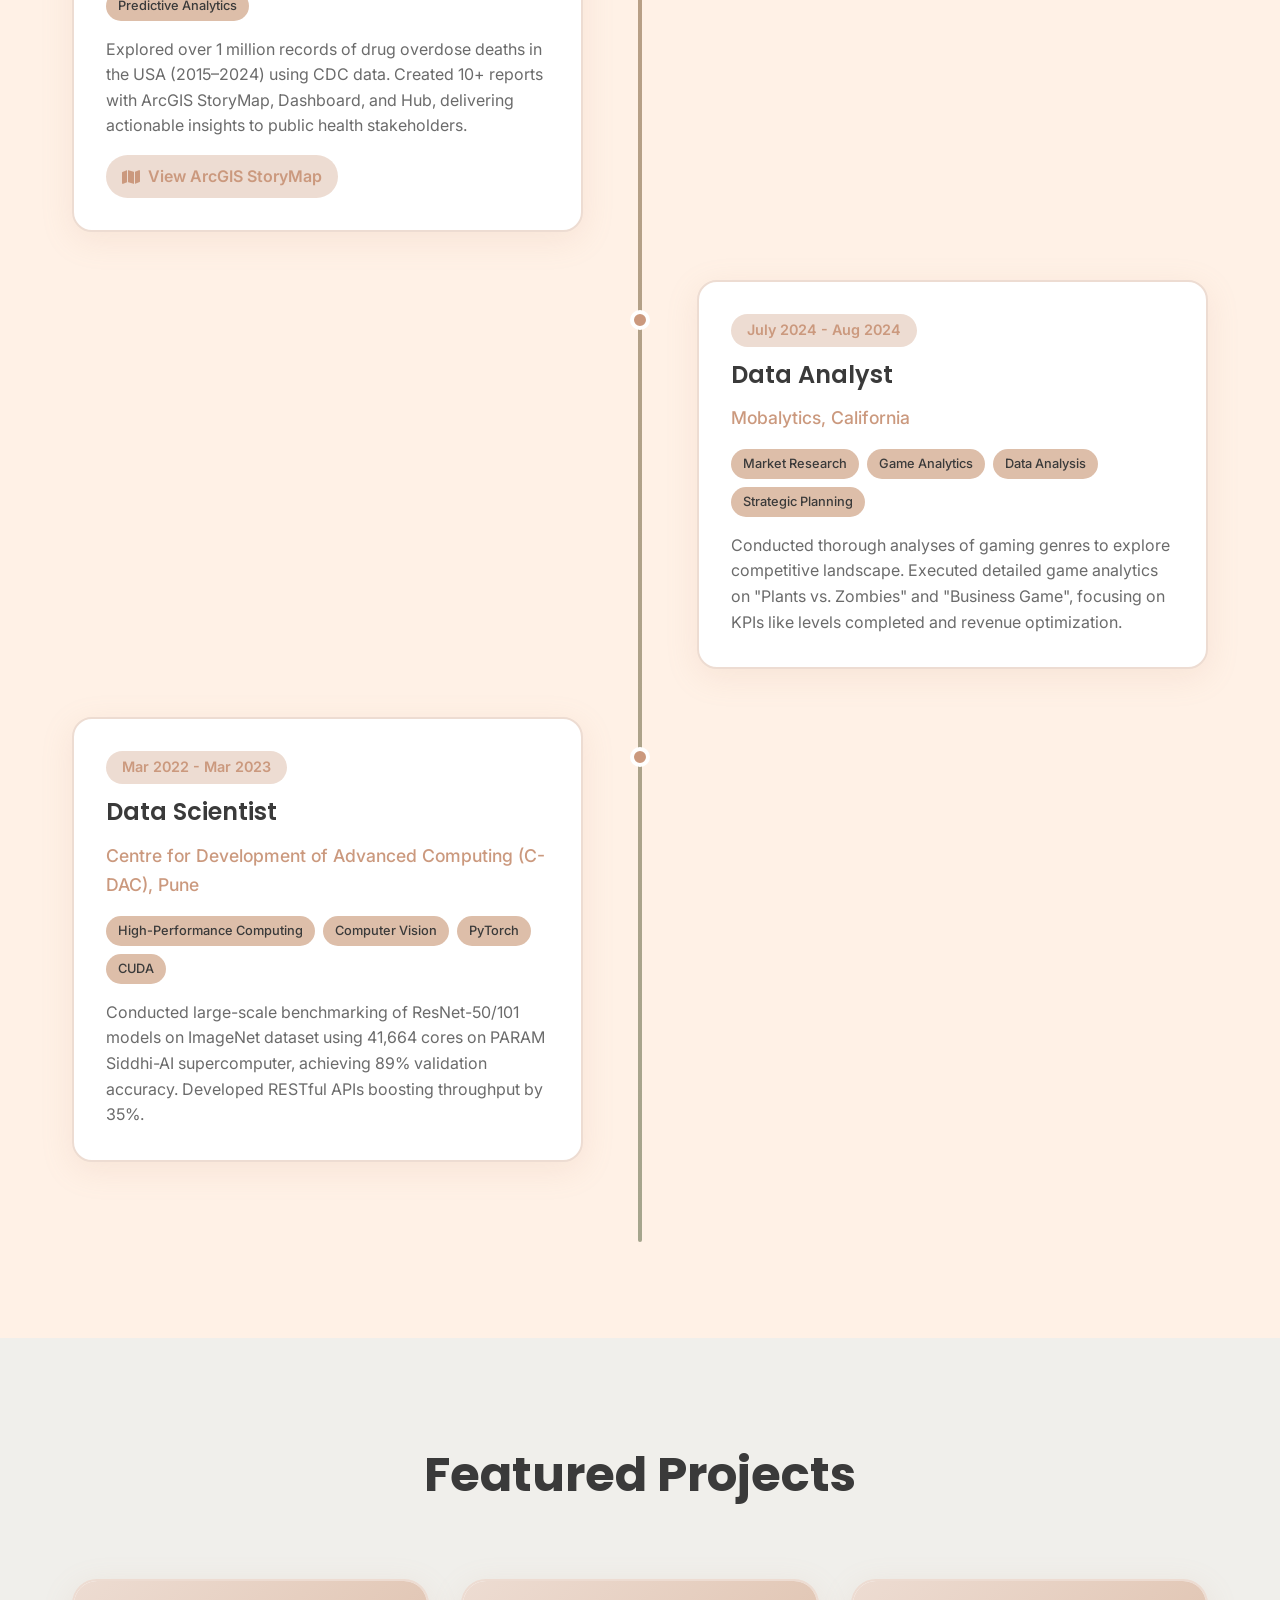
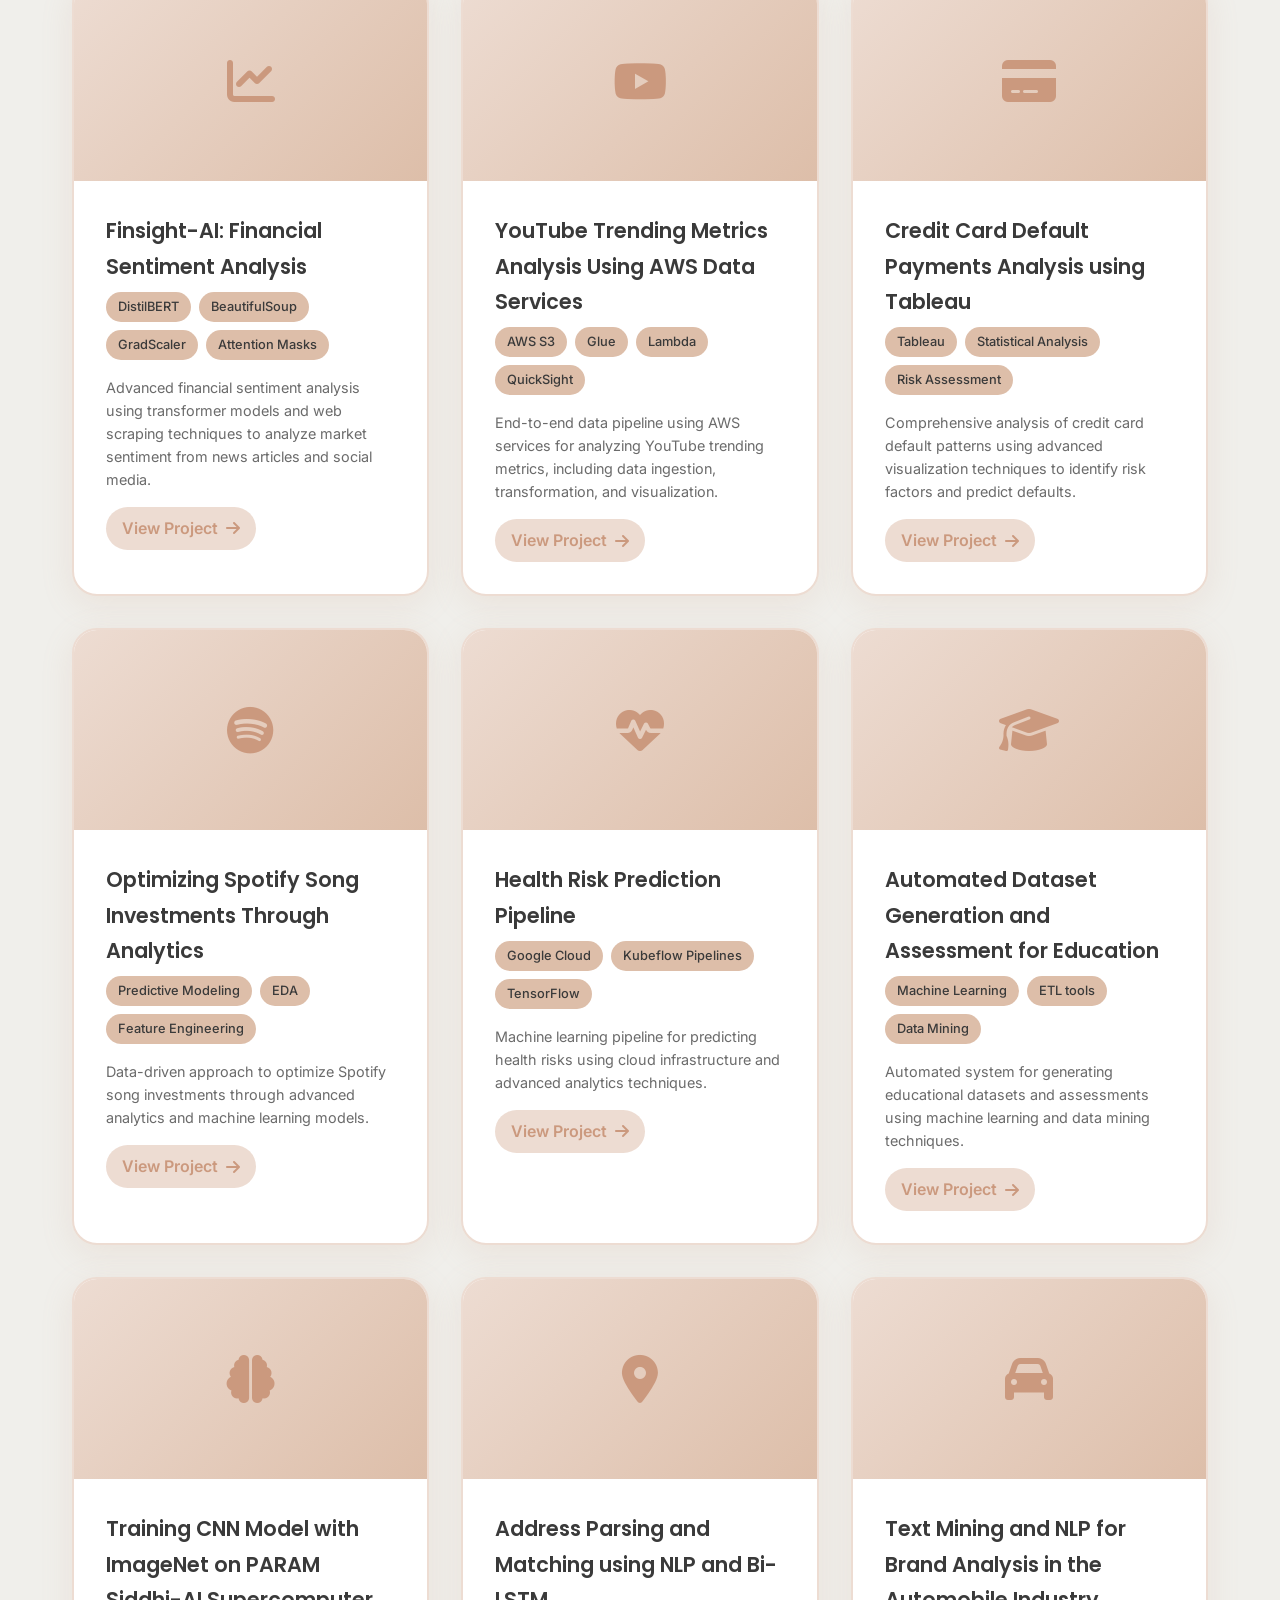
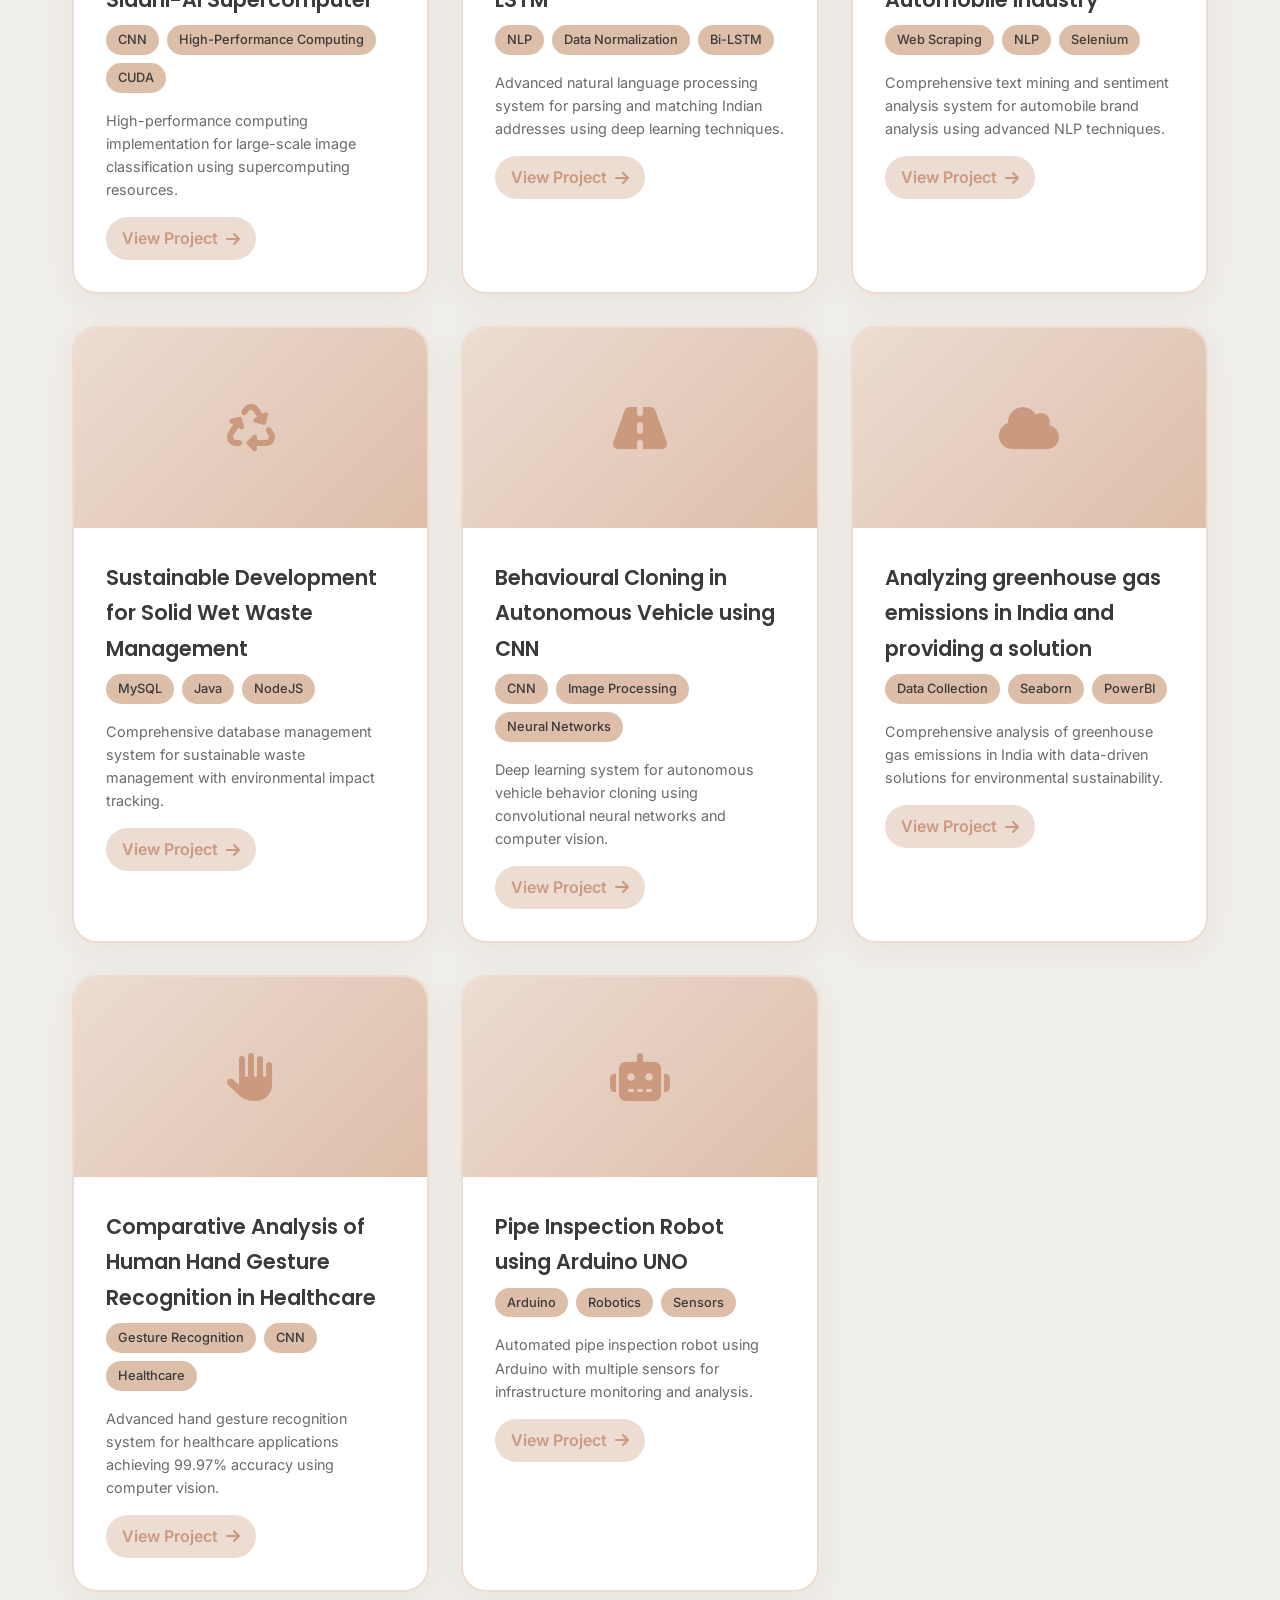
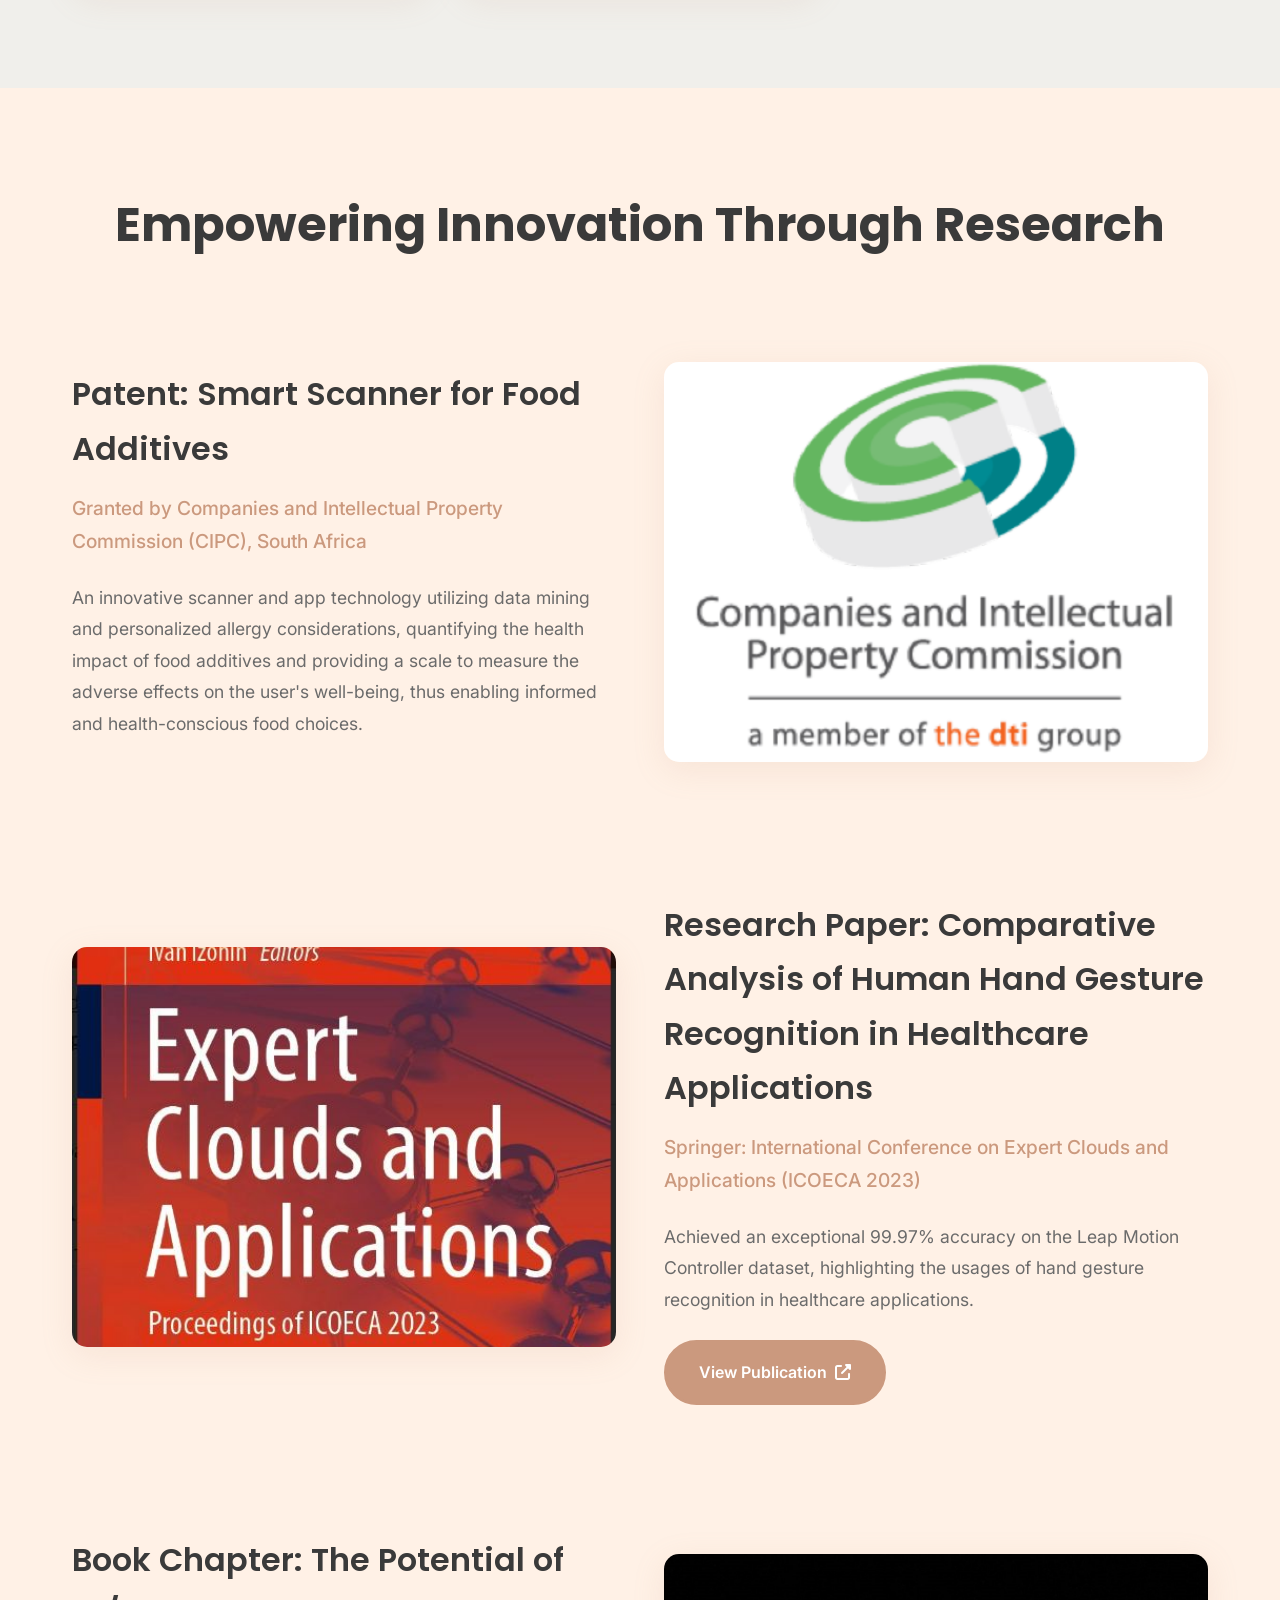
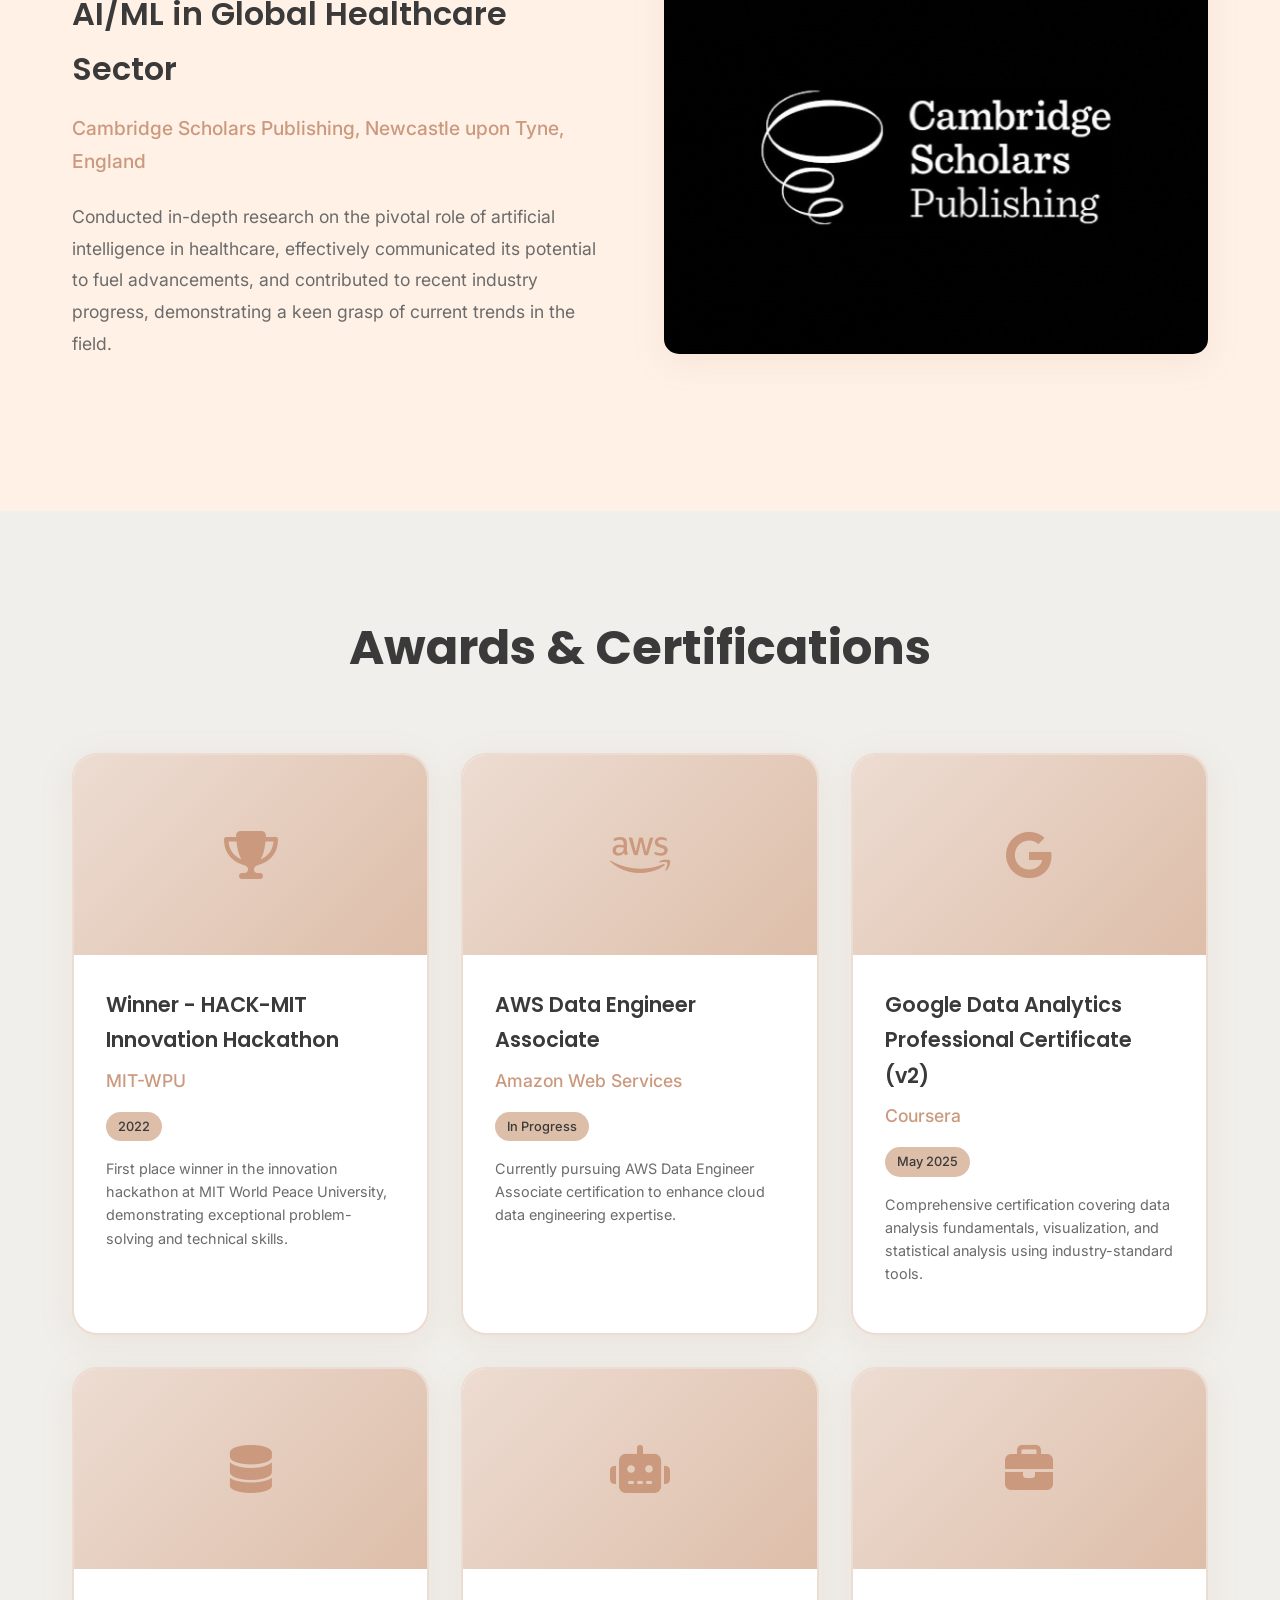
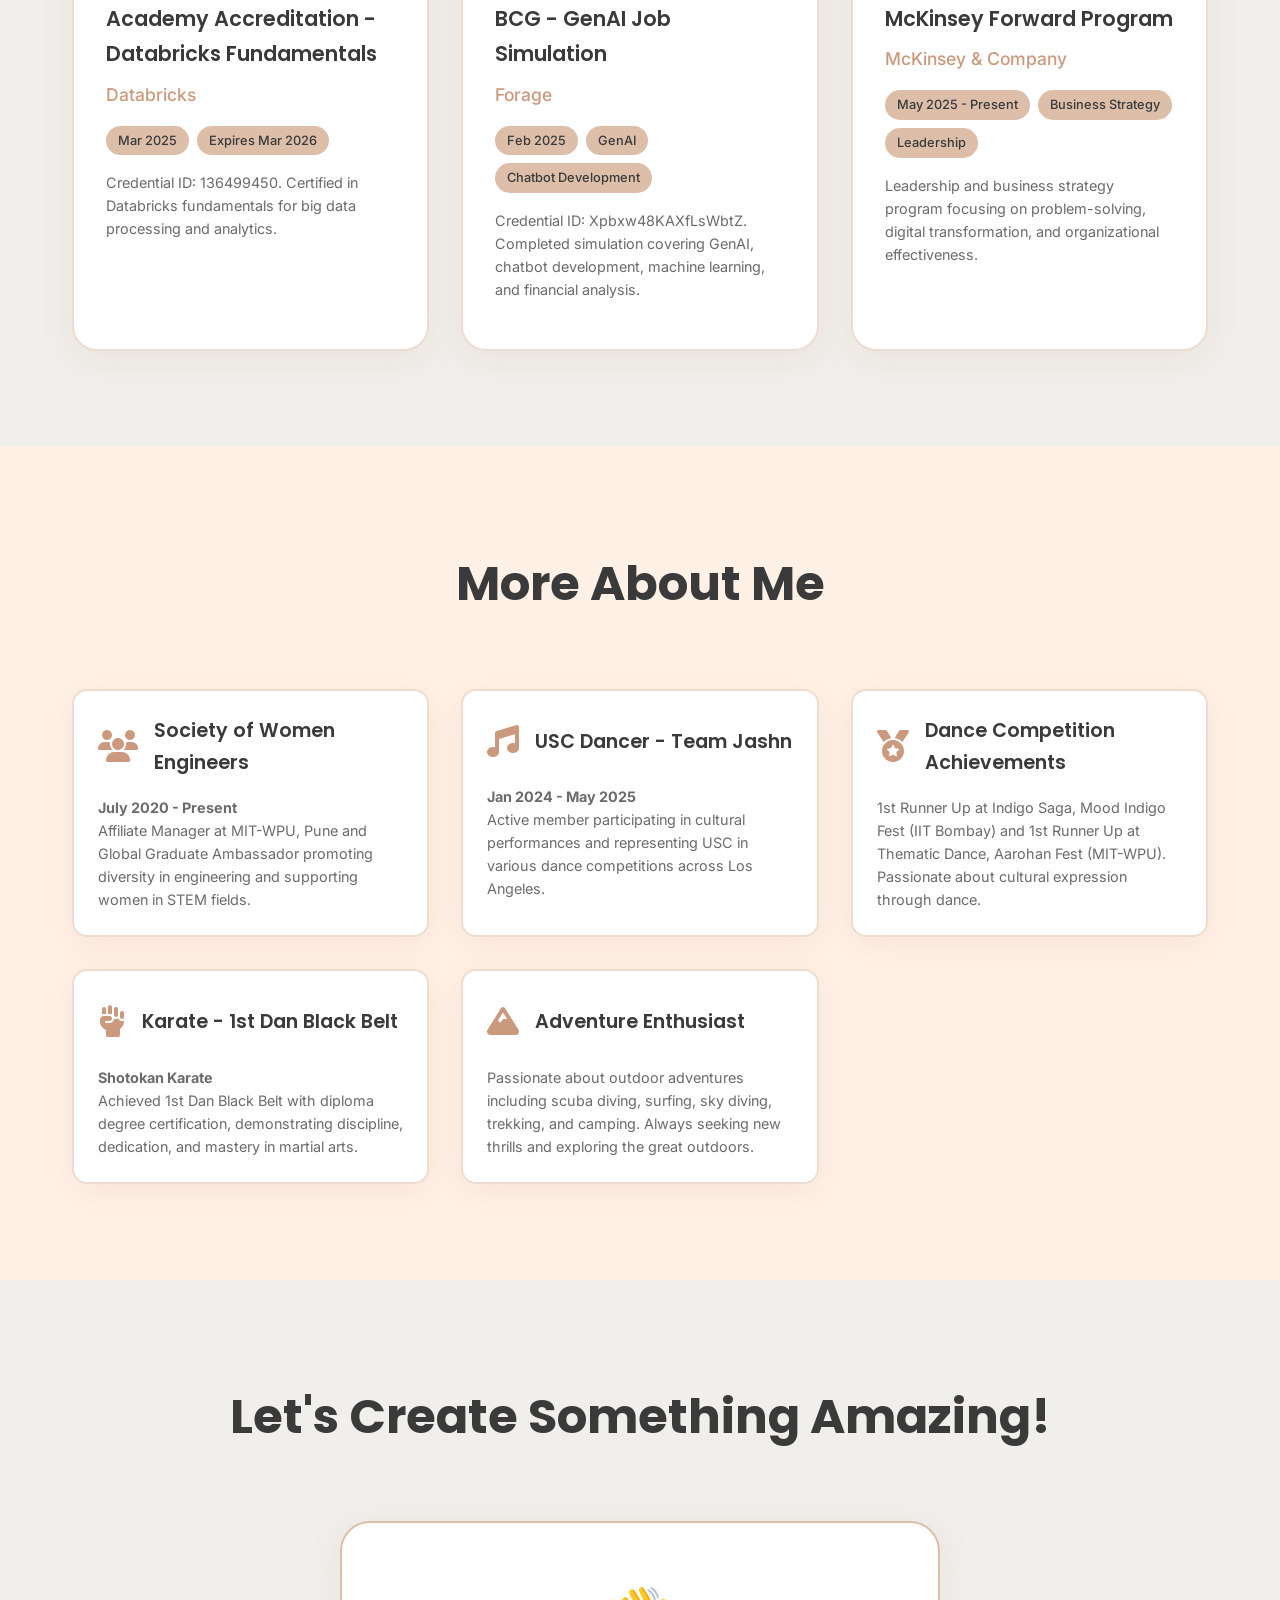
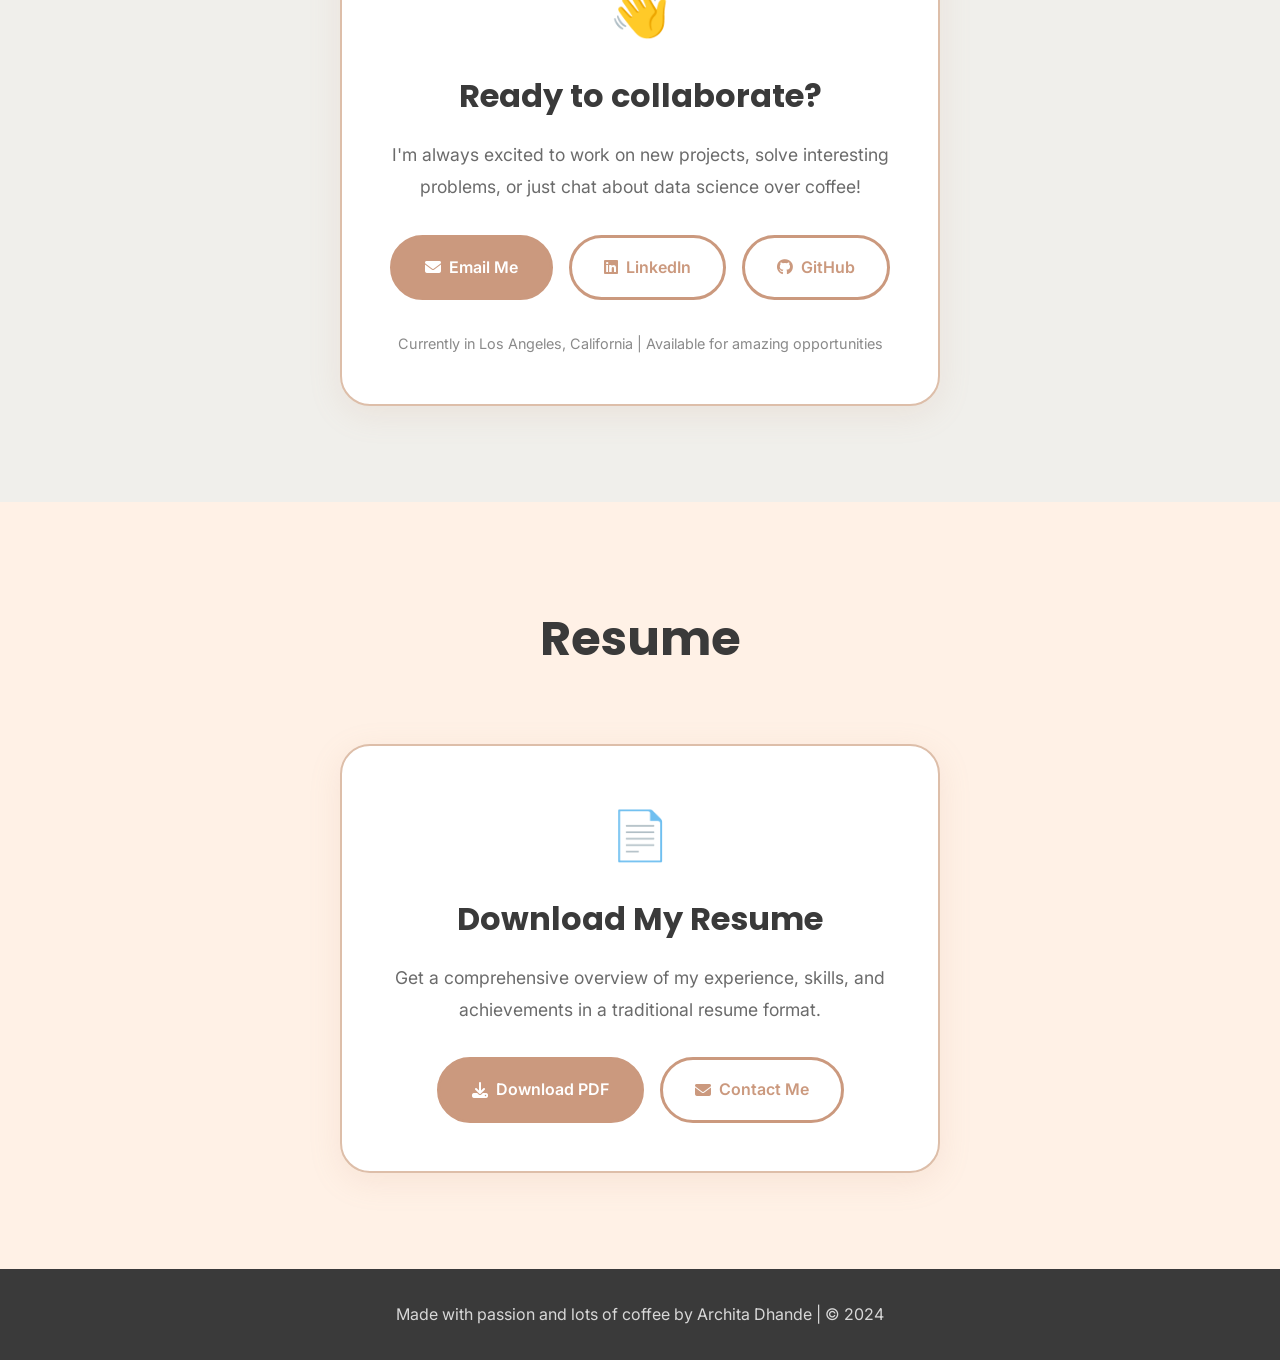
==== commit ec4f6bc2: "Update index.html" ====
--- a/index.html
+++ b/index.html
@@ -762,8 +762,8 @@
             <div class="timeline-item">
                 <div class="timeline-content">
                     <div class="timeline-date">July 2025 - Present</div>
-                    <h3 class="timeline-title">Research Assistant</h3>
-                    <p class="timeline-company">USC Viterbi School of Engineering</p>
+                    <h3 class="timeline-title">Data Science and Analytics Engineer</h3>
+                    <p class="timeline-company">Easley-Dunn Productions, Inc.</p>
                     <div class="timeline-skills">
                         <span class="skill-tag">Simulation Modeling</span>
                         <span class="skill-tag">A/B Testing</span>
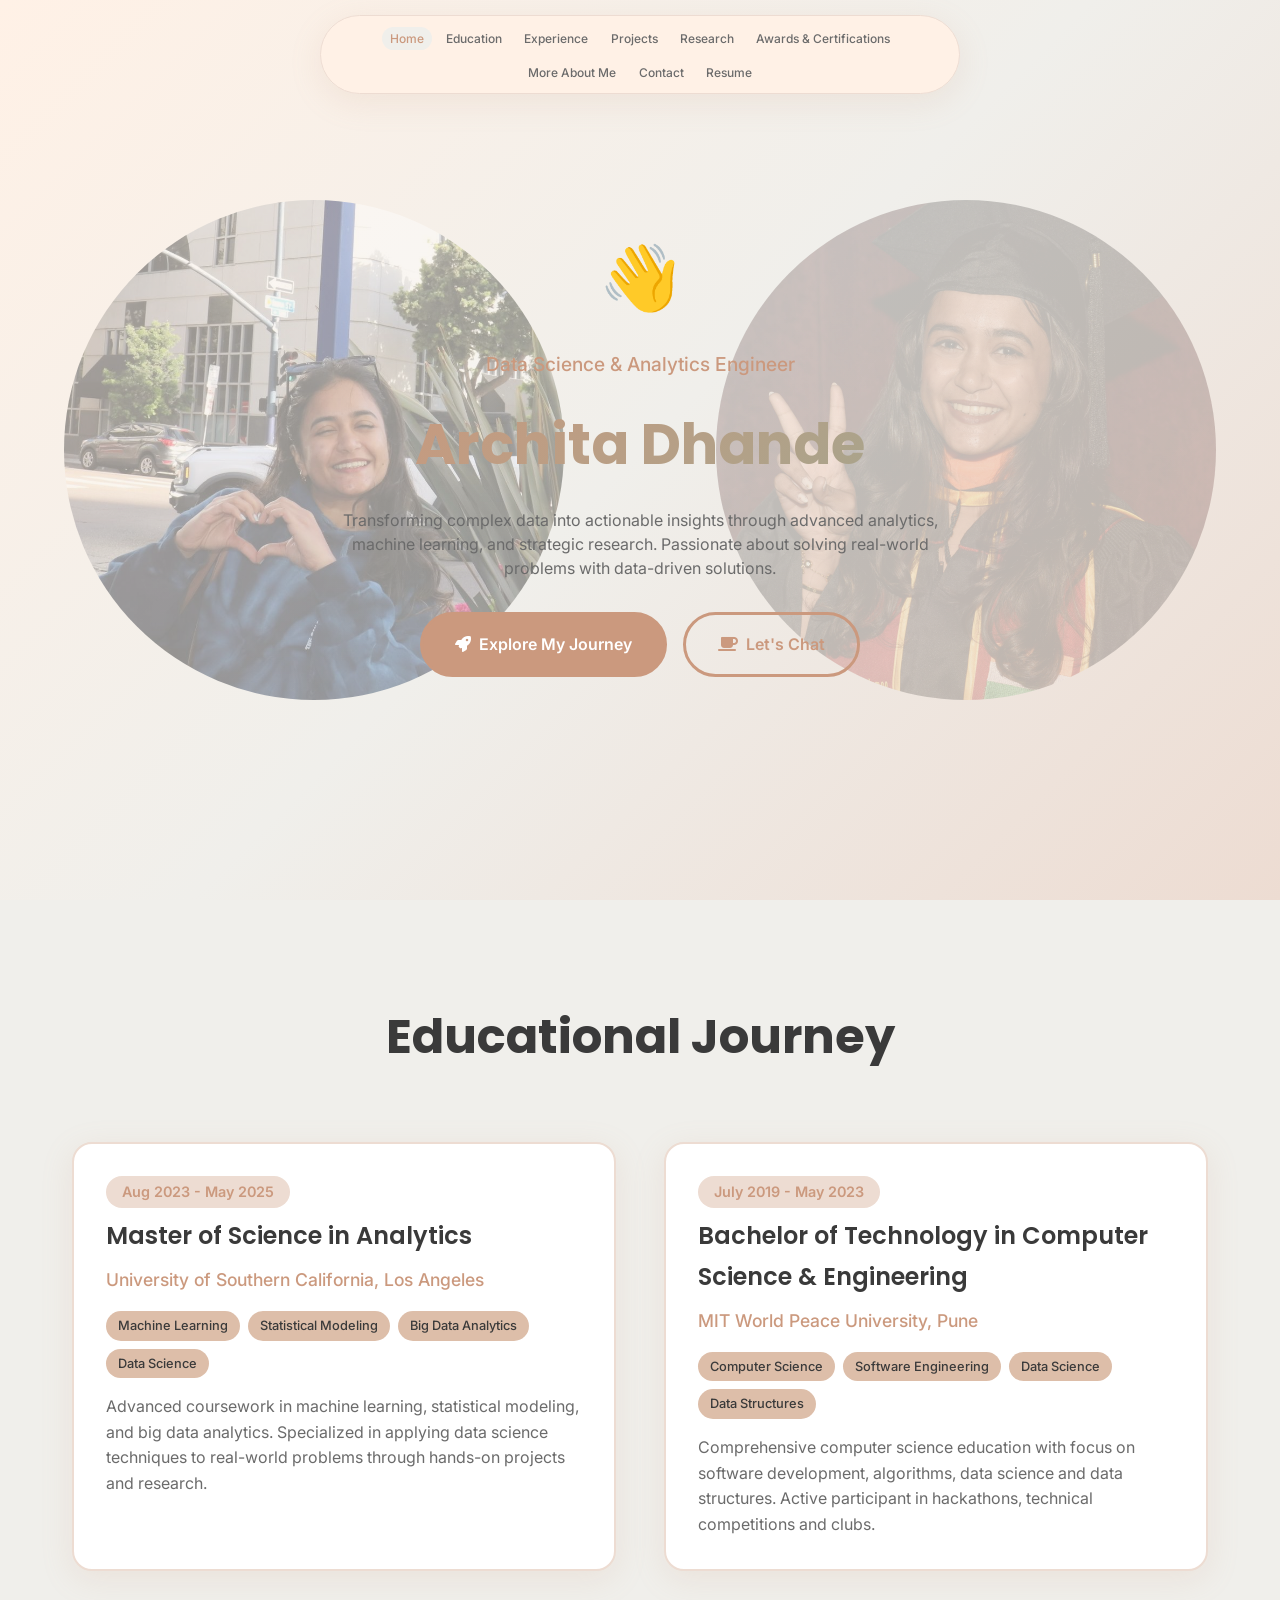
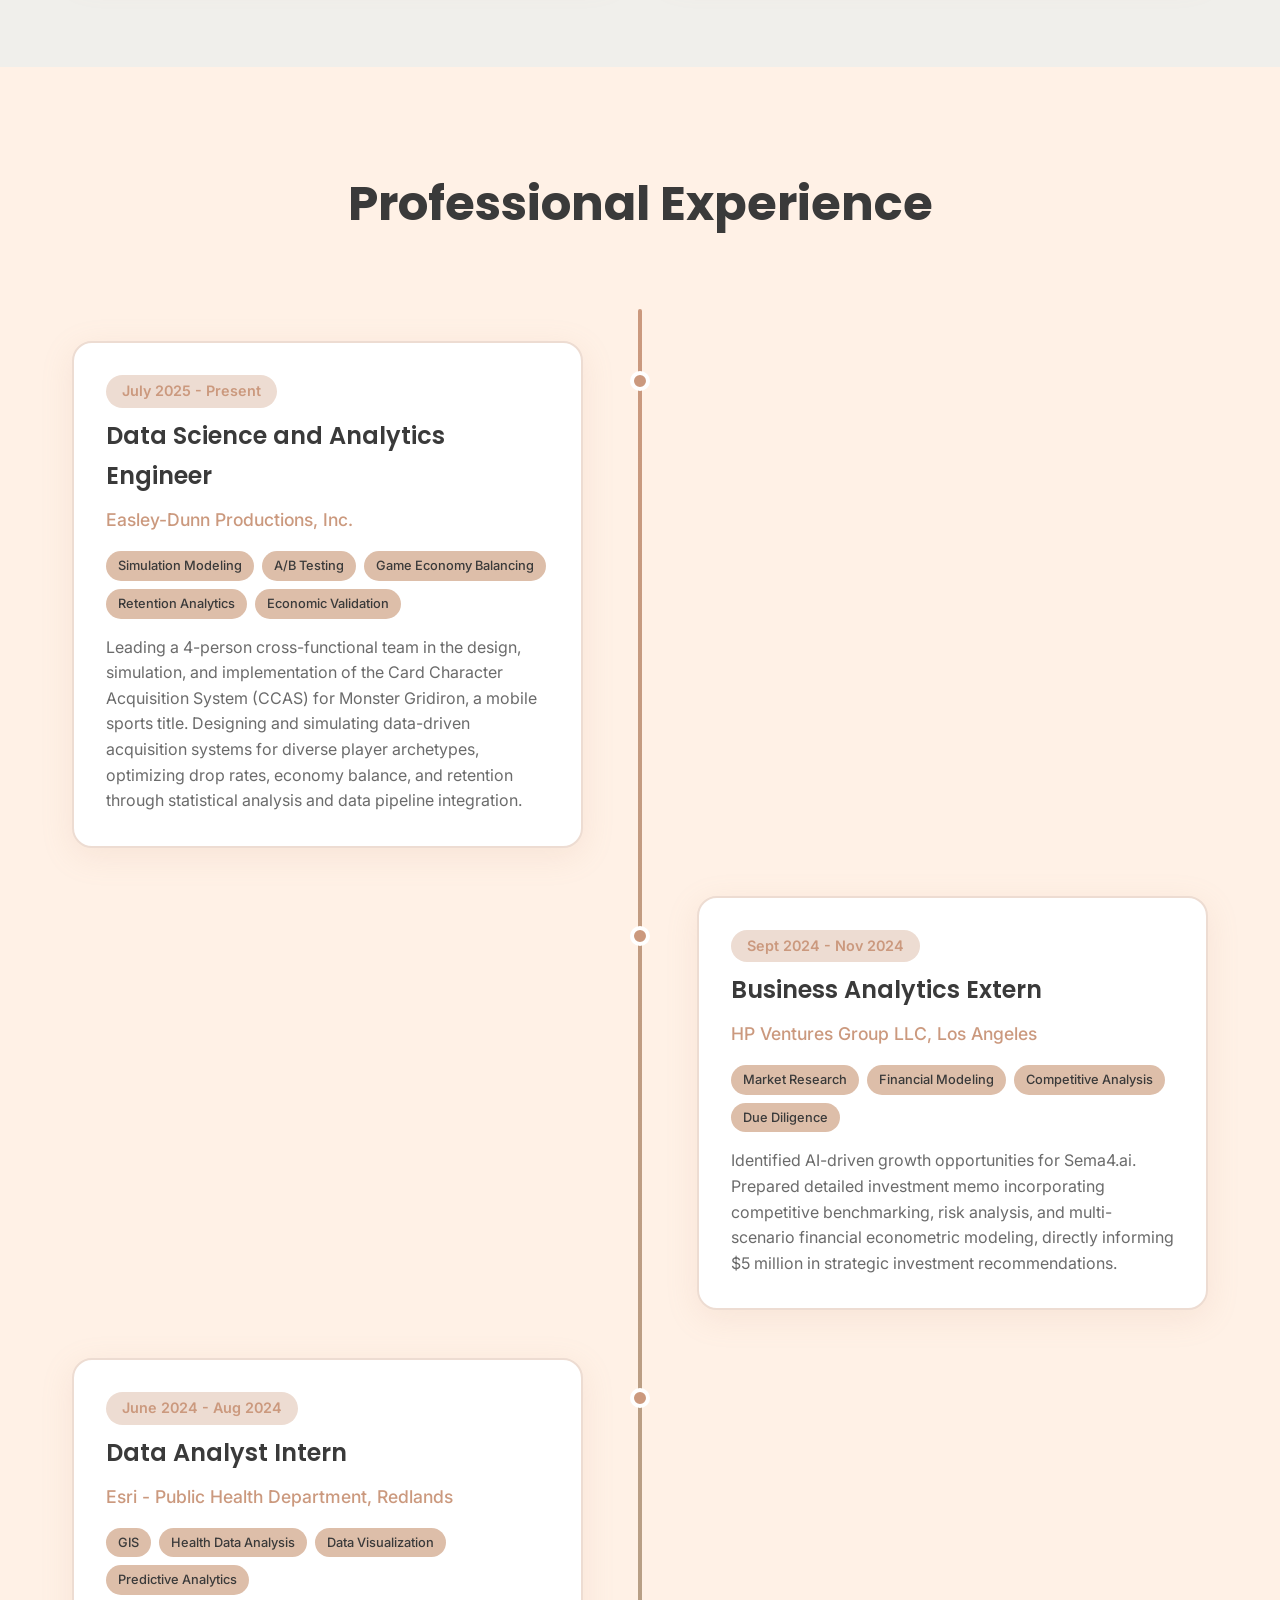
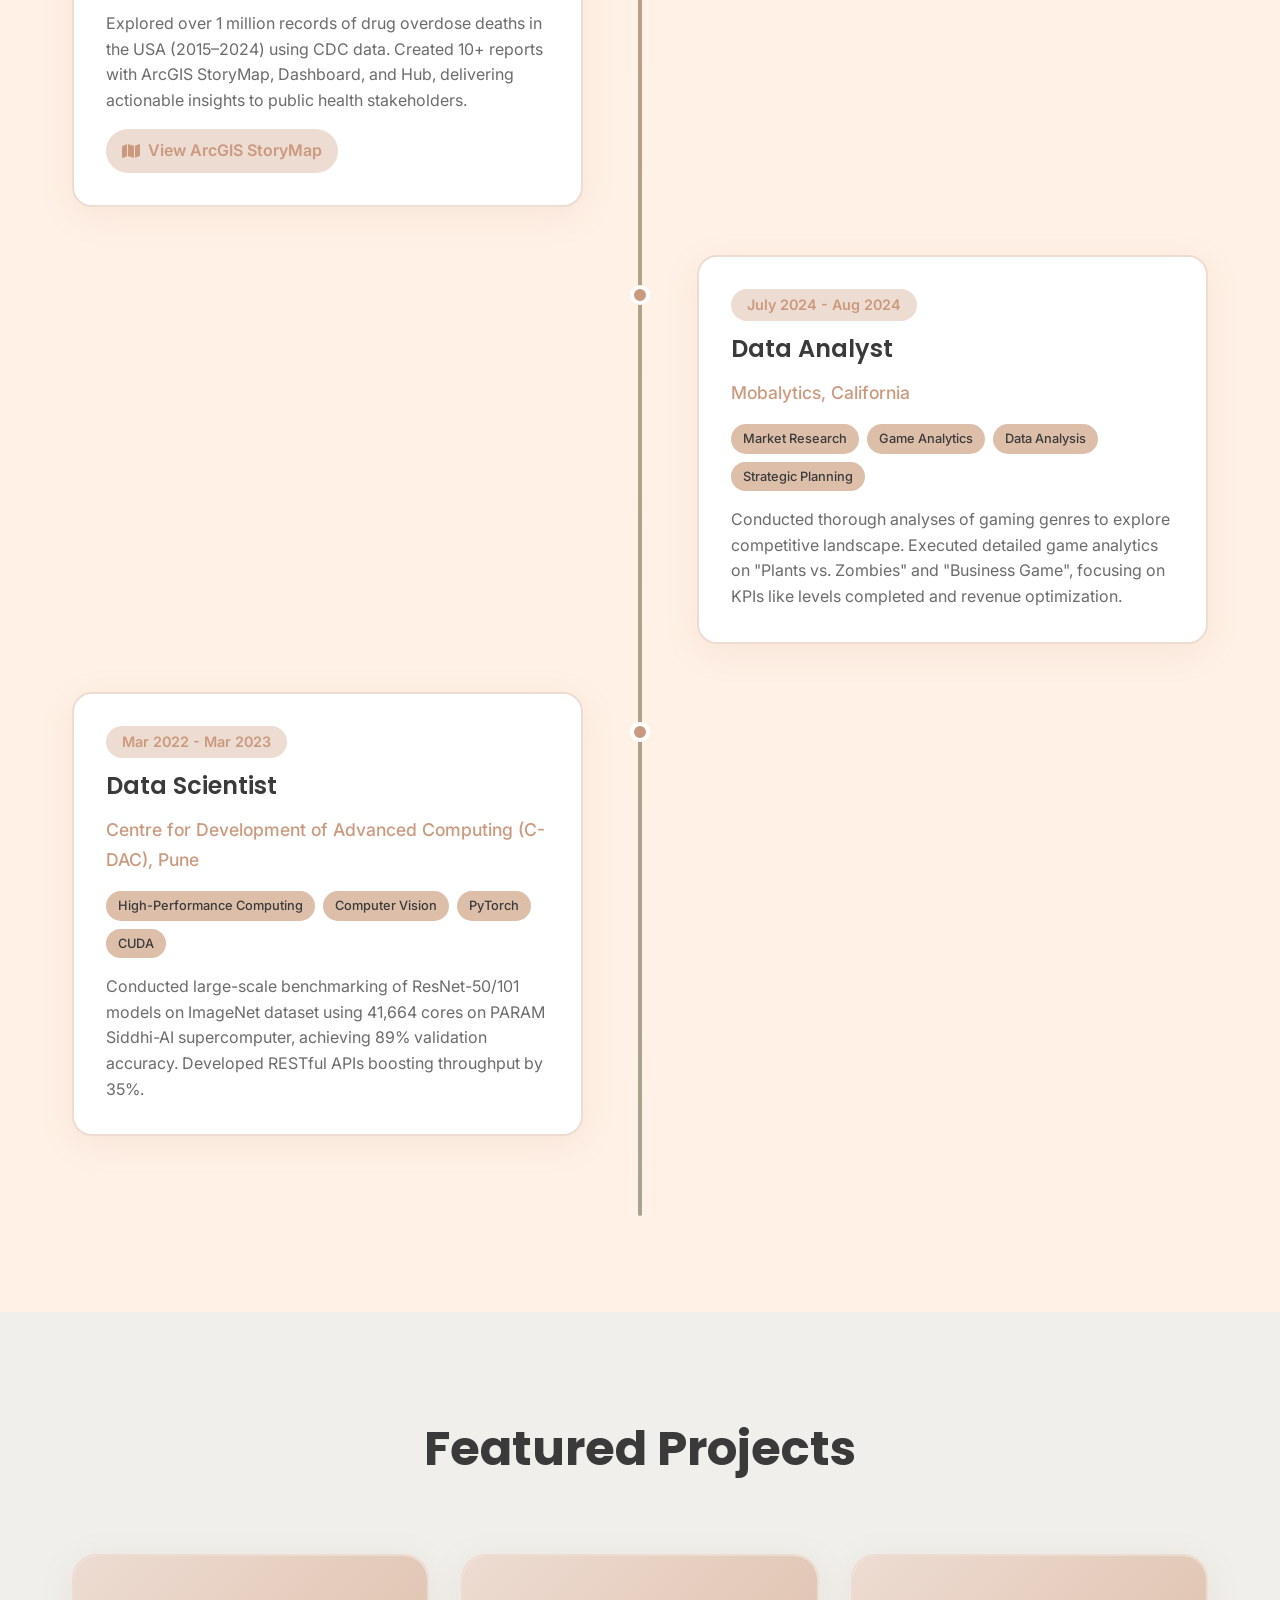
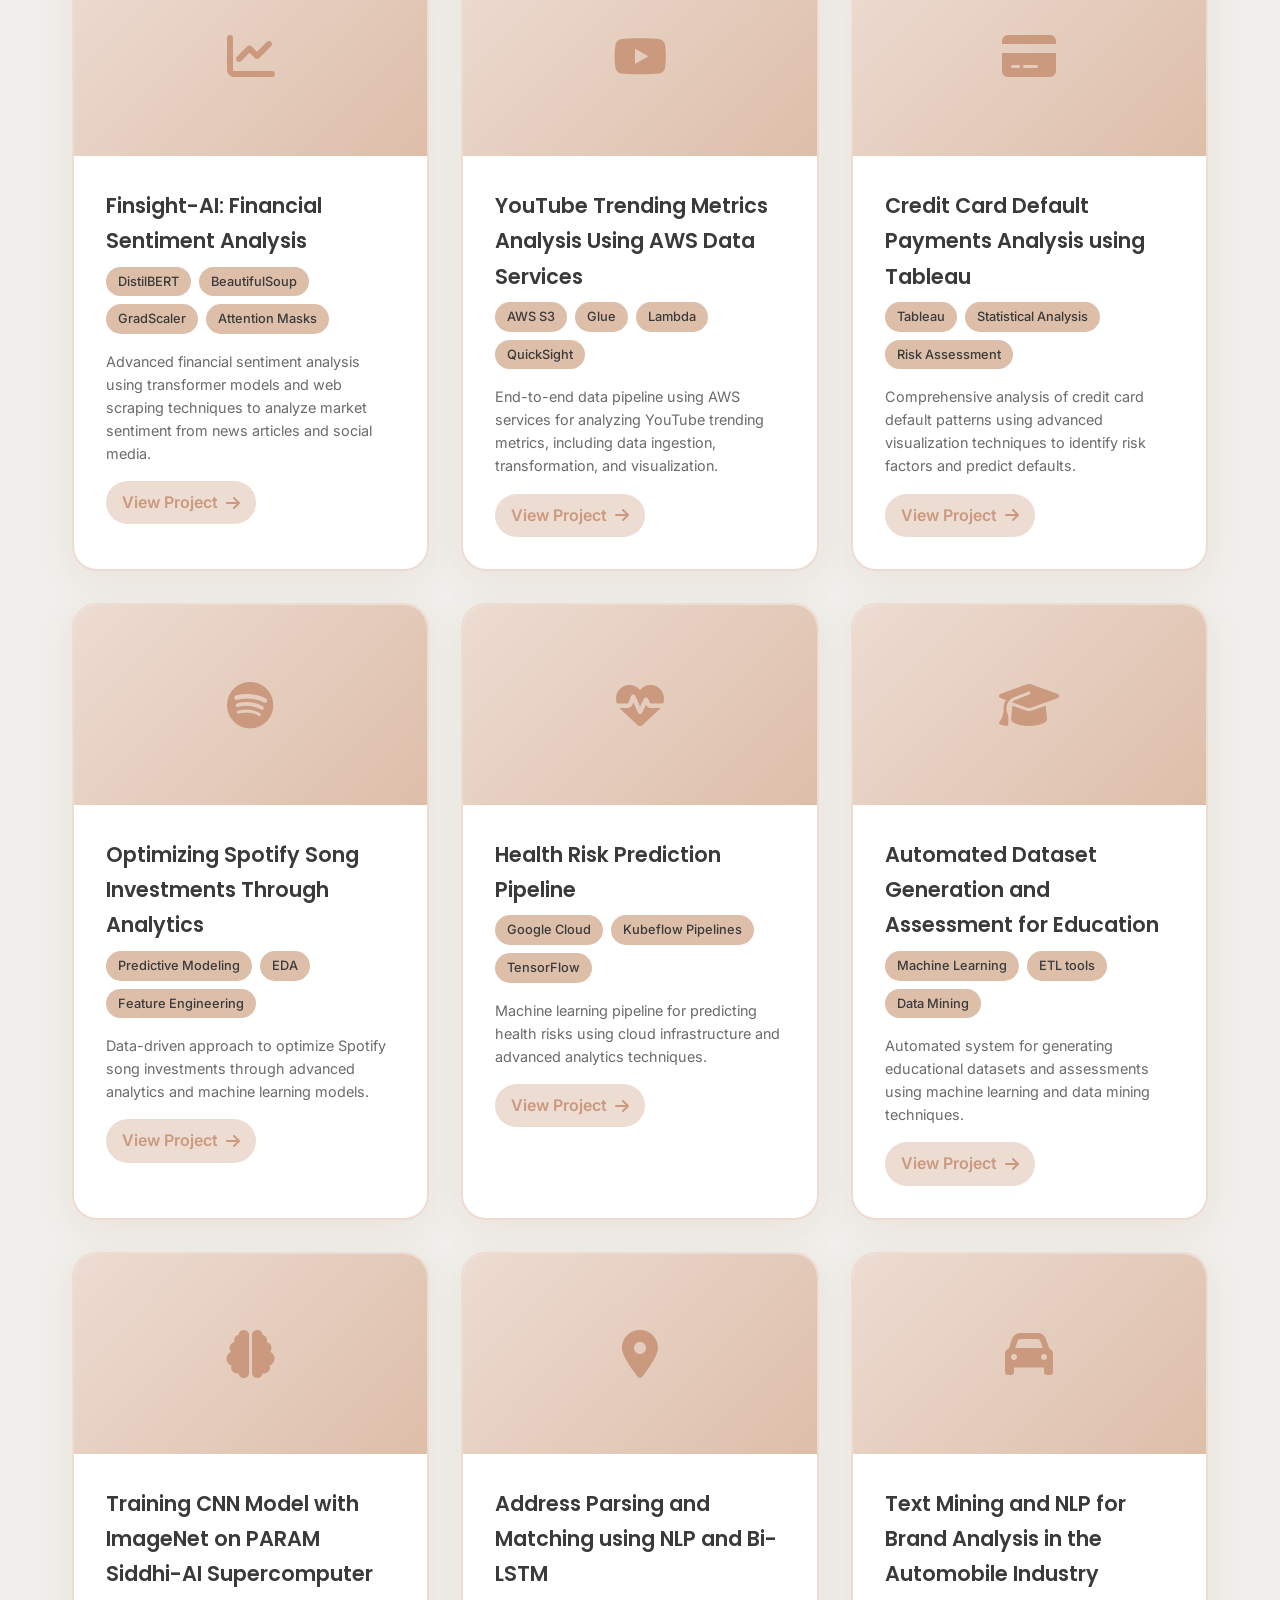
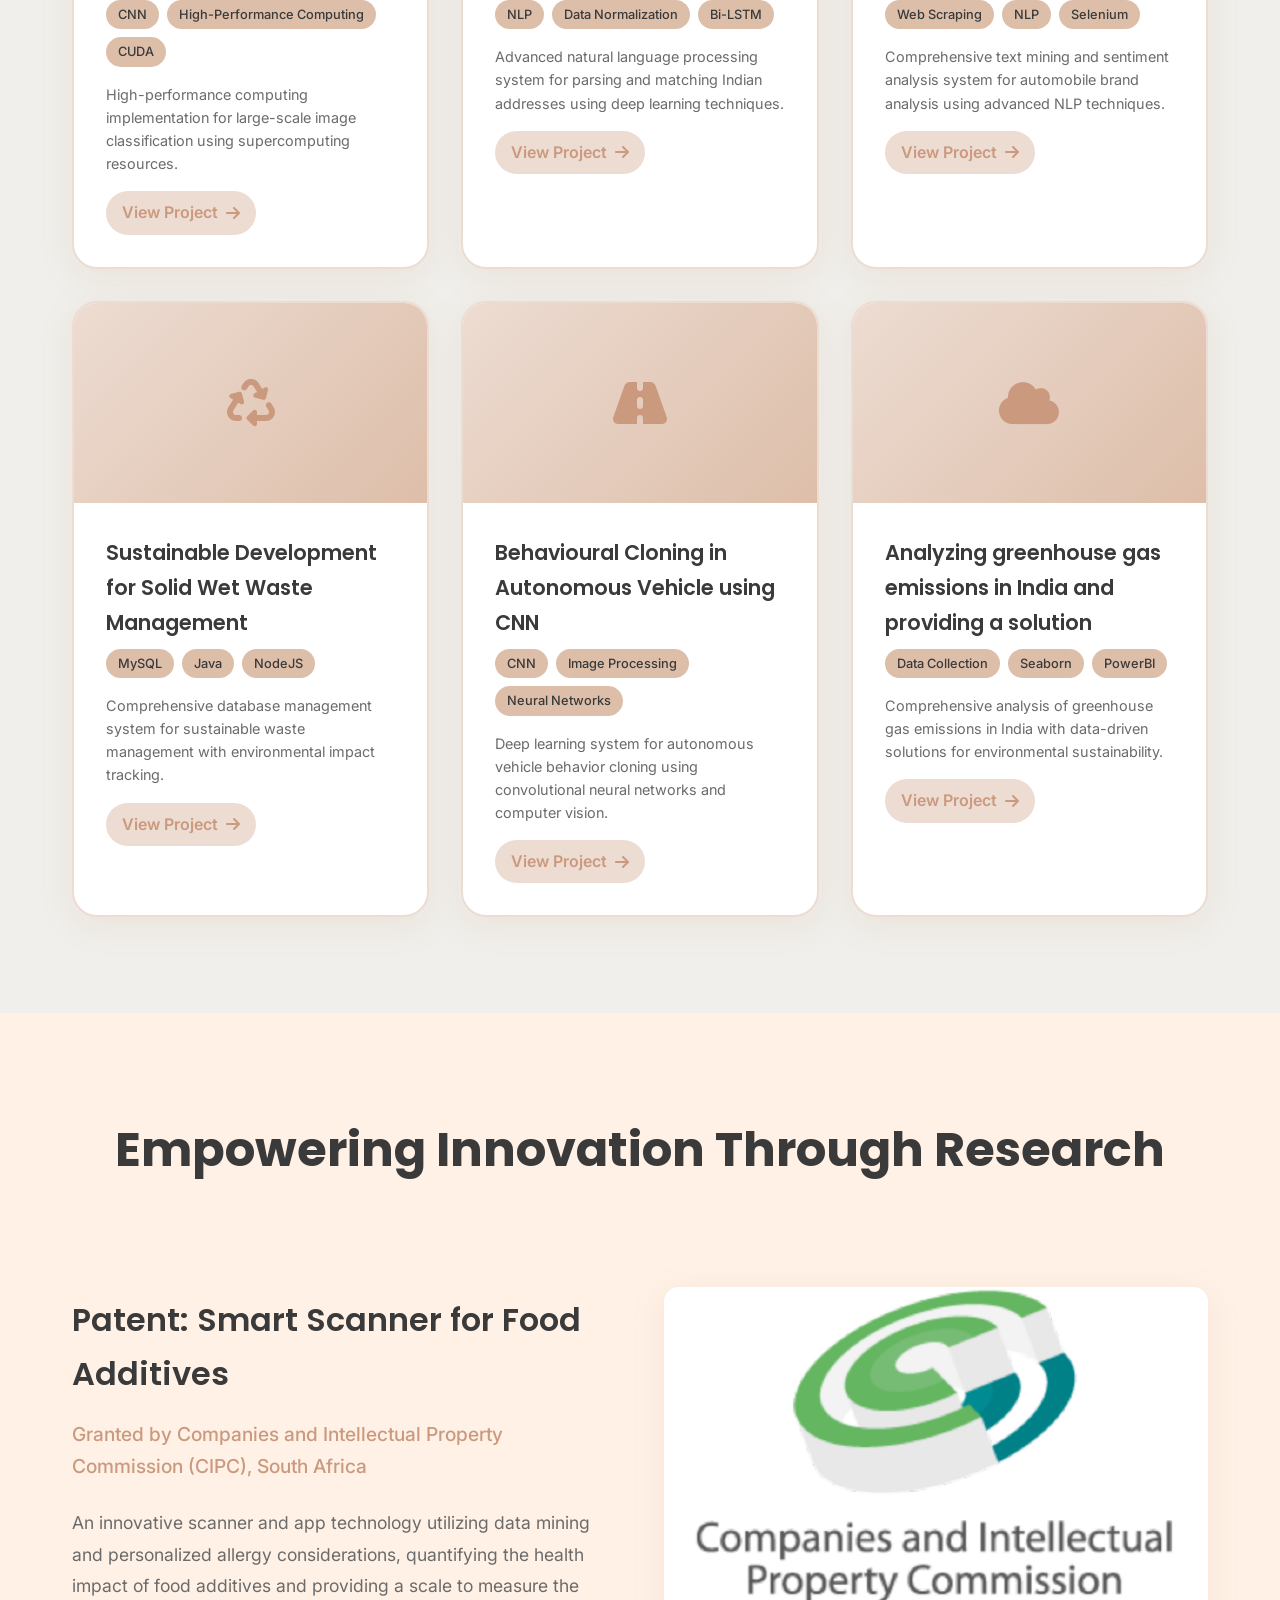
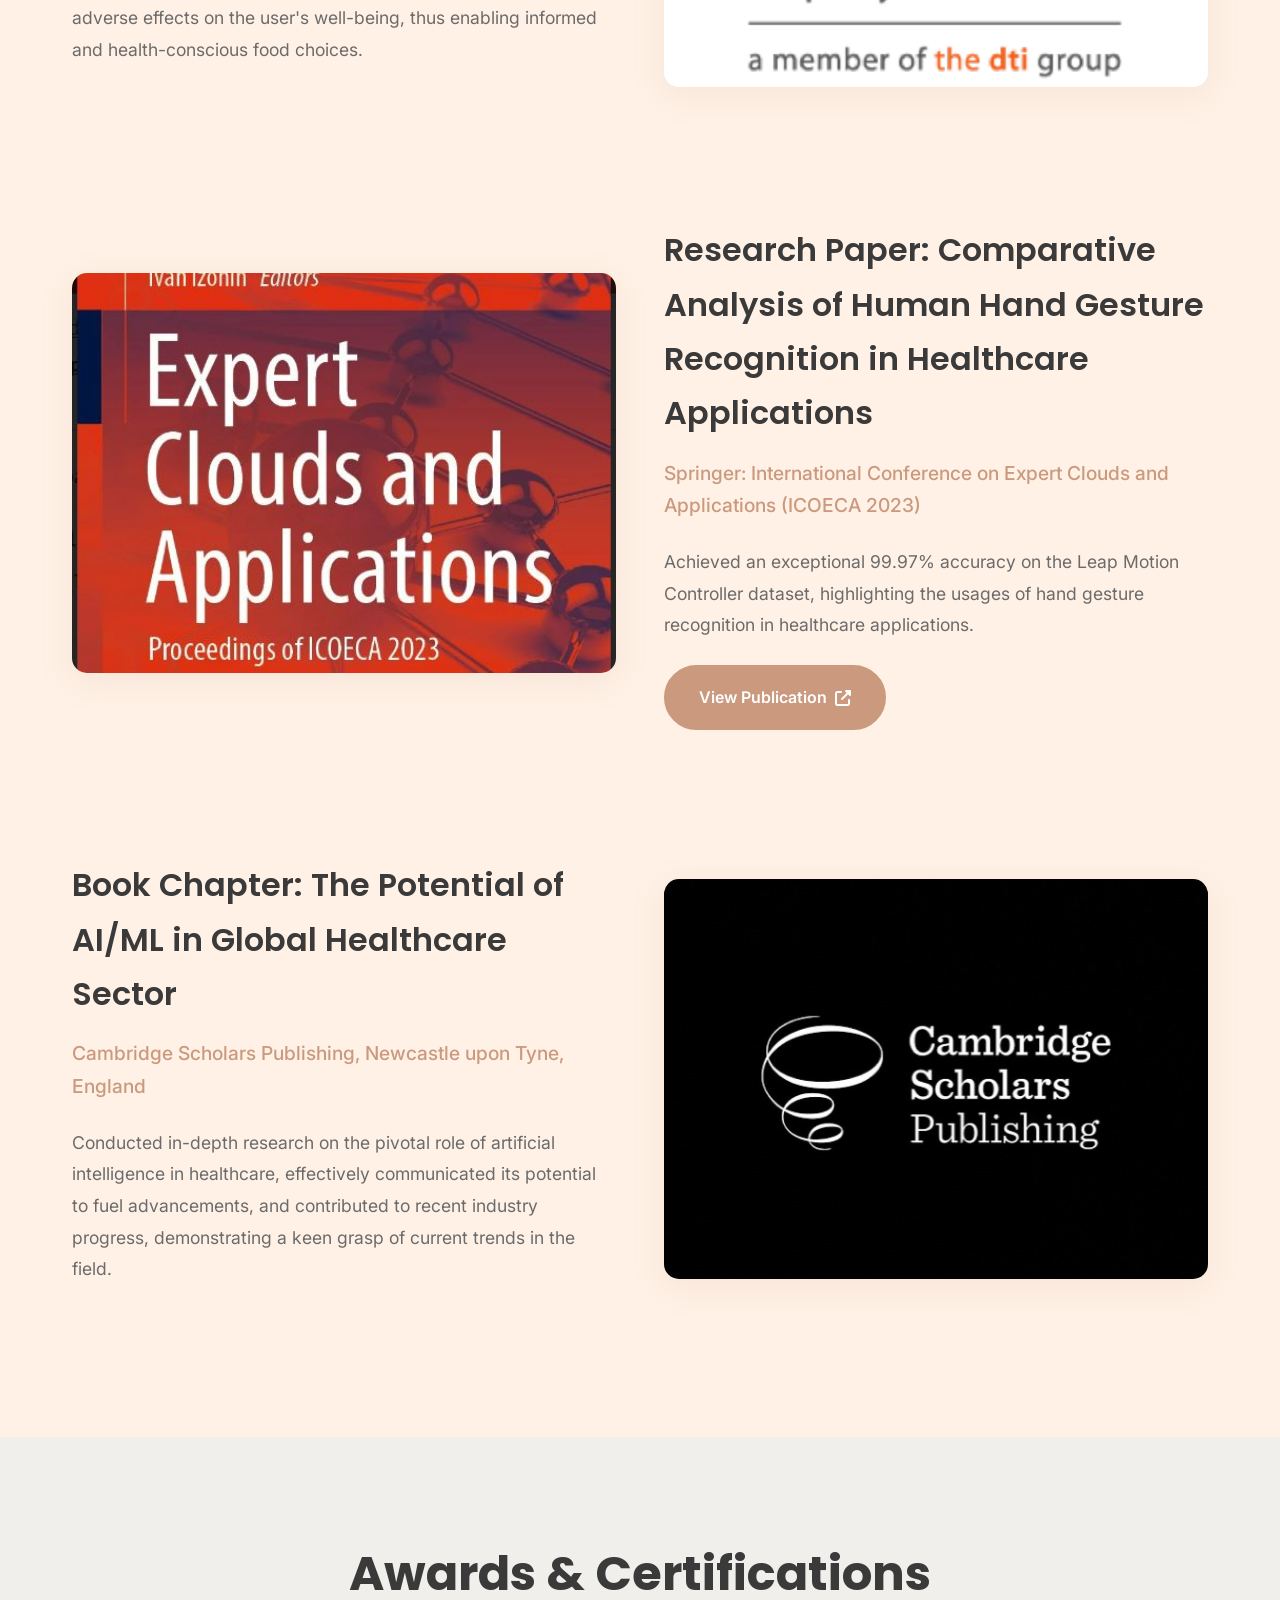
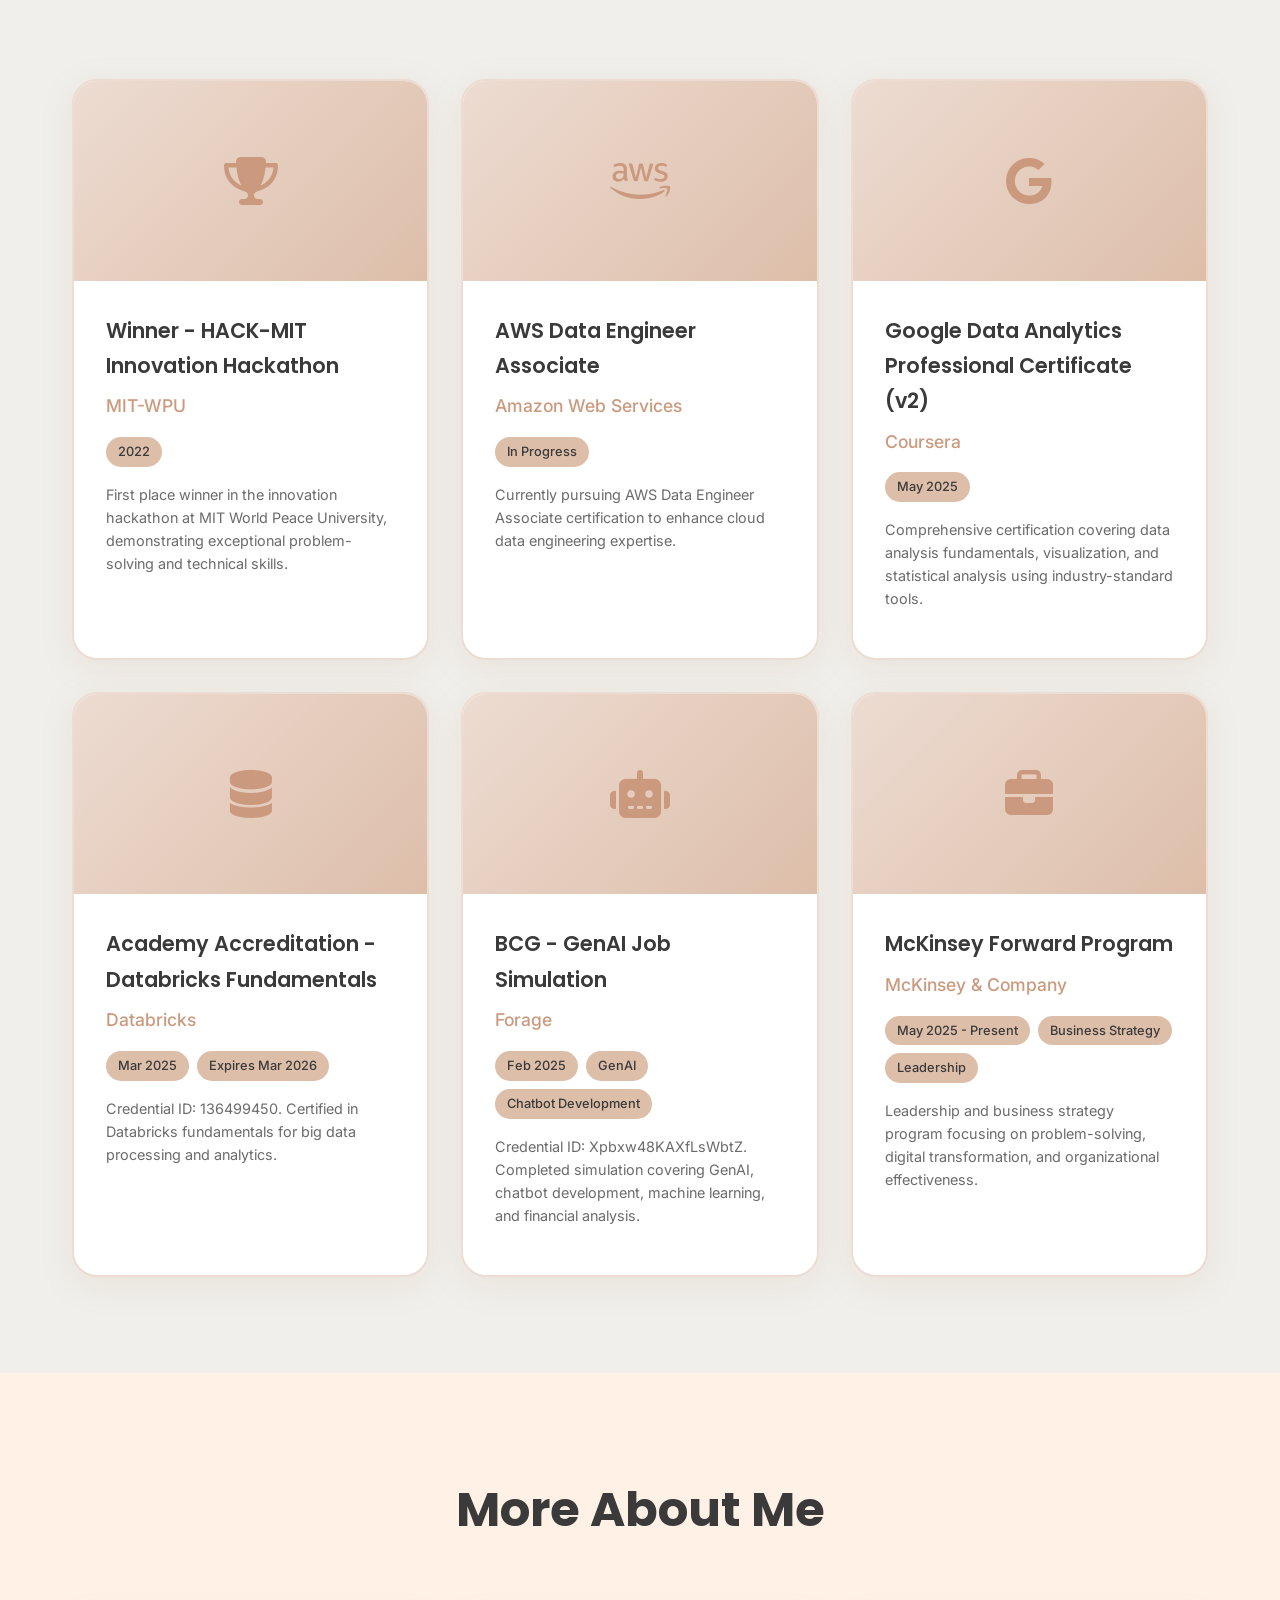
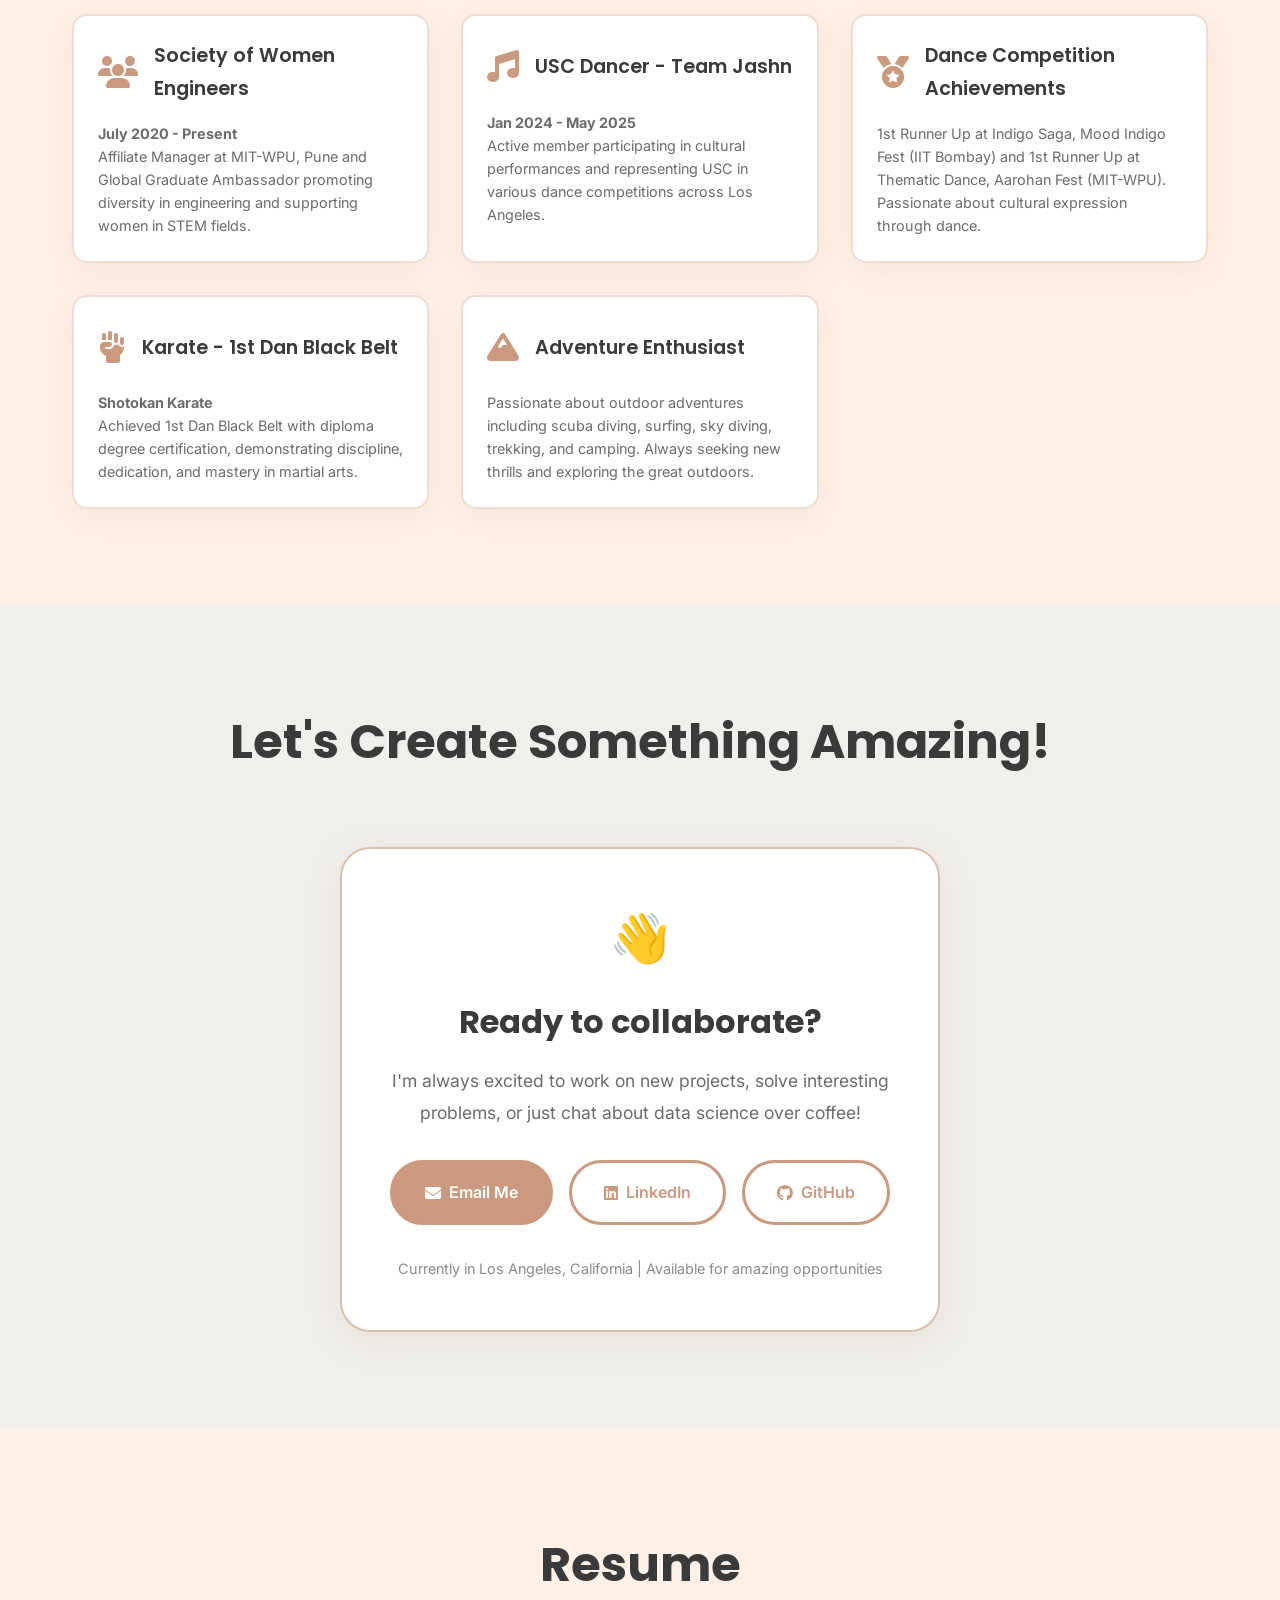
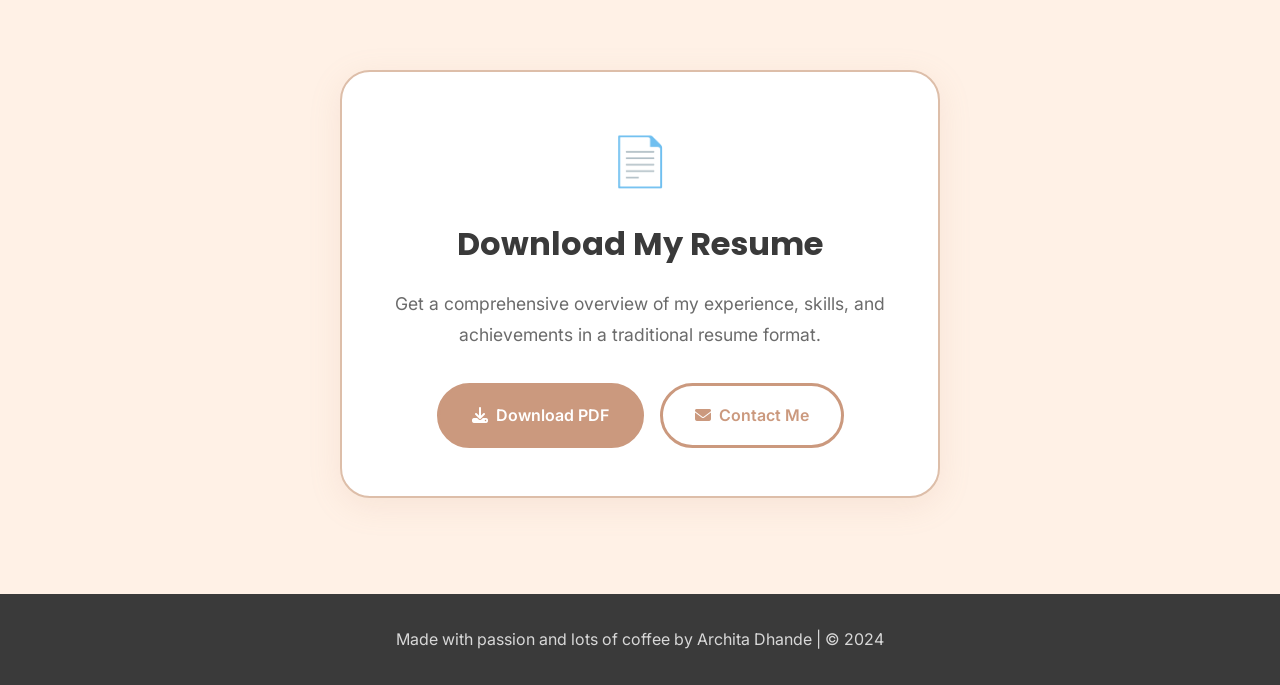
==== commit 8cacb979: "Update index.html" ====
--- a/index.html
+++ b/index.html
@@ -122,7 +122,7 @@
             background-image: url('images/me2.jpg');
             background-size: cover;
             background-position: center;
-            opacity: 0.7;
+            opacity: 0.4;
             z-index: 1;
             border-radius: 50%;
             animation: float-reverse 6s ease-in-out infinite;
@@ -772,7 +772,7 @@
                         <span class="skill-tag">Economic Validation</span>
                     </div>
                     <p class="timeline-description">
-                        Designing and simulating the Card Character Acquisition System (CCAS) for Monster Gridiron, a mobile sports game. Build pricing tiers, dupe conversion rules, and progression models for diverse player archetypes (F2P, competitive, premium). Apply data-driven simulations, economic balancing, and retention loop optimization to enhance player engagement and in-game economy systems.
+                        Leading a 4-person cross-functional team in the design, simulation, and implementation of the Card Character Acquisition System (CCAS) for Monster Gridiron, a mobile sports title. Designing and simulating data-driven acquisition systems for diverse player archetypes, optimizing drop rates, economy balance, and retention through statistical analysis and data pipeline integration.
                     </p>
                 </div>
                 <div class="timeline-dot"></div>
@@ -1114,47 +1114,9 @@
                     </div>
                 </div>
 
-                <!-- Project 13 -->
-                <div class="project-card">
-                    <div class="project-image">
-                        <i class="fas fa-hand-paper"></i>
-                    </div>
-                    <div class="project-content">
-                        <h3 class="project-title">Comparative Analysis of Human Hand Gesture Recognition in Healthcare</h3>
-                        <div class="timeline-skills">
-                            <span class="skill-tag">Gesture Recognition</span>
-                            <span class="skill-tag">CNN</span>
-                            <span class="skill-tag">Healthcare</span>
-                        </div>
-                        <p class="project-description">
-                            Advanced hand gesture recognition system for healthcare applications achieving 99.97% accuracy using computer vision.
-                        </p>
-                        <a href="https://github.com/users/architadhande/projects/10/views/1" class="project-link">
-                            View Project <i class="fas fa-arrow-right"></i>
-                        </a>
-                    </div>
-                </div>
-
-                <!-- Project 14 -->
-                <div class="project-card">
-                    <div class="project-image">
-                        <i class="fas fa-robot"></i>
-                    </div>
-                    <div class="project-content">
-                        <h3 class="project-title">Pipe Inspection Robot using Arduino UNO</h3>
-                        <div class="timeline-skills">
-                            <span class="skill-tag">Arduino</span>
-                            <span class="skill-tag">Robotics</span>
-                            <span class="skill-tag">Sensors</span>
-                        </div>
-                        <p class="project-description">
-                            Automated pipe inspection robot using Arduino with multiple sensors for infrastructure monitoring and analysis.
-                        </p>
-                        <a href="https://github.com/users/architadhande/projects/11/views/1" class="project-link">
-                            View Project <i class="fas fa-arrow-right"></i>
-                        </a>
-                    </div>
-                </div>
+                
+
+                
             </div>
         </div>
     </section>
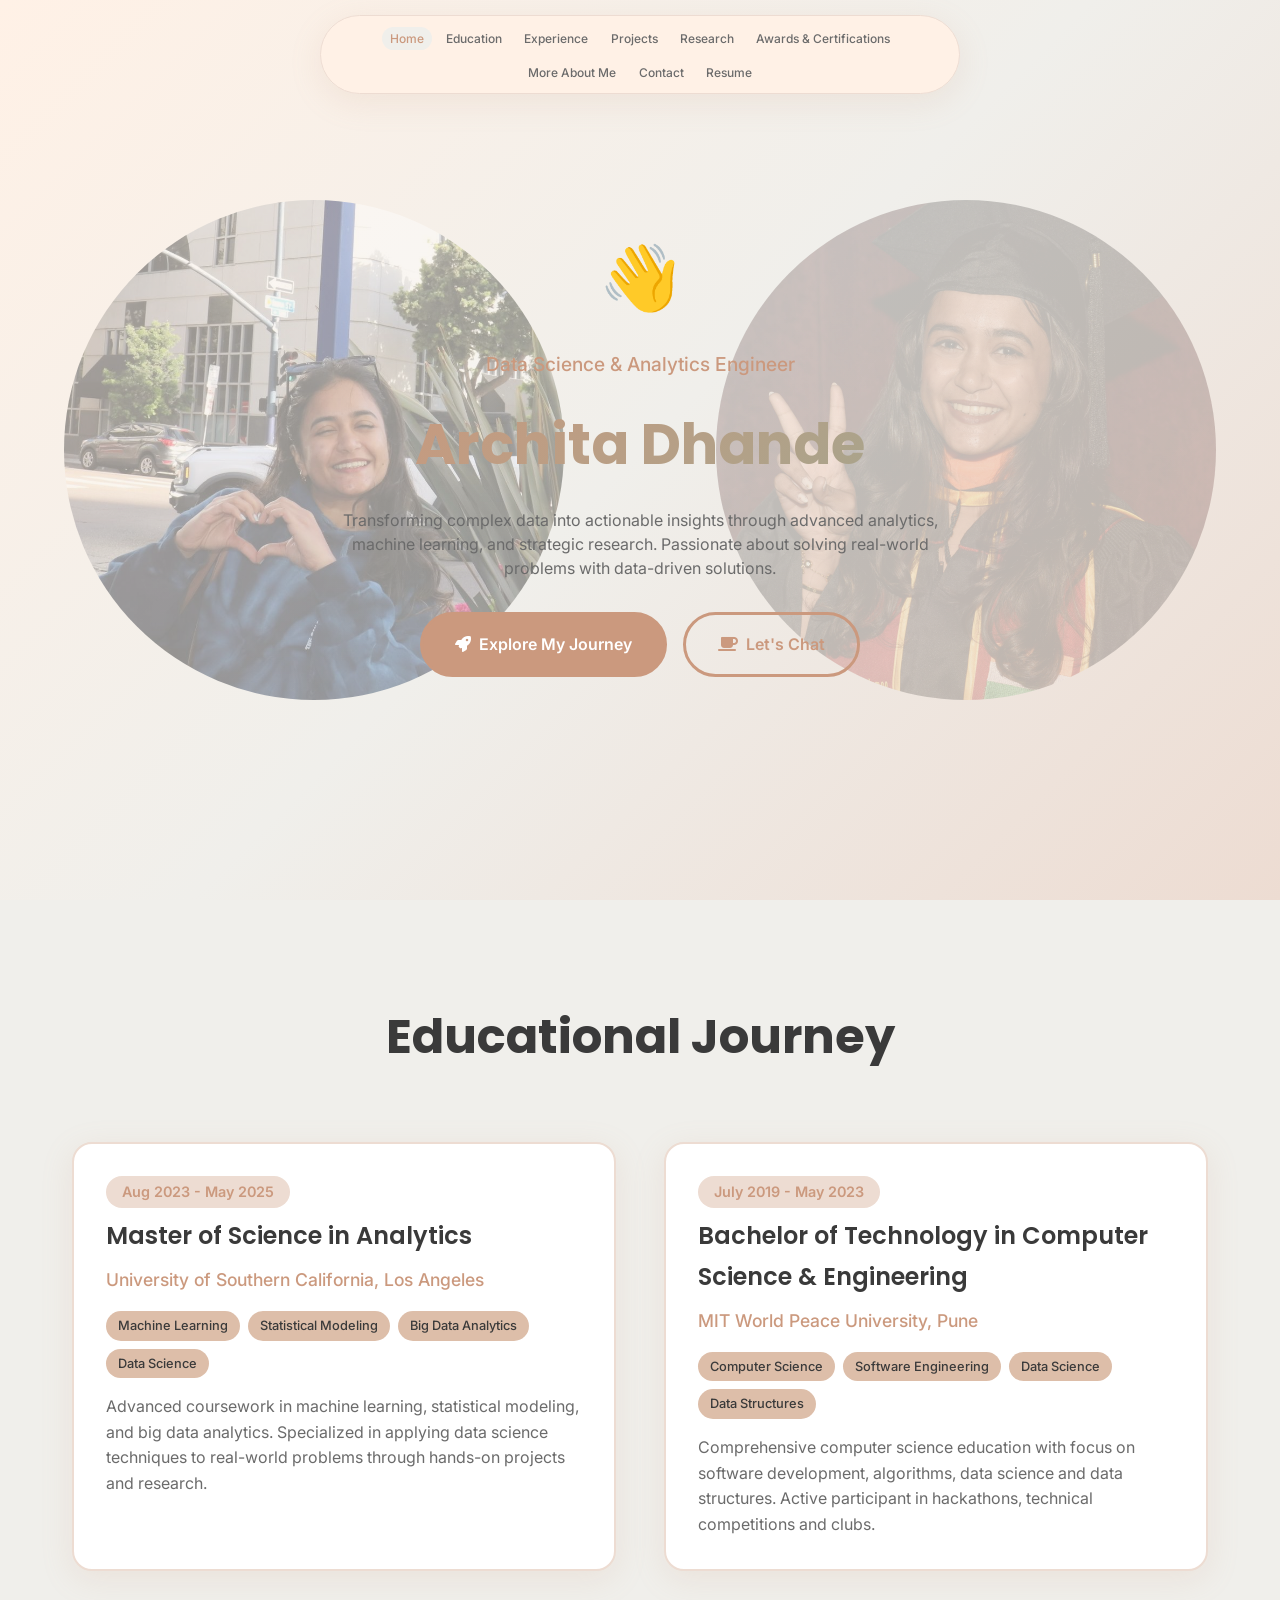
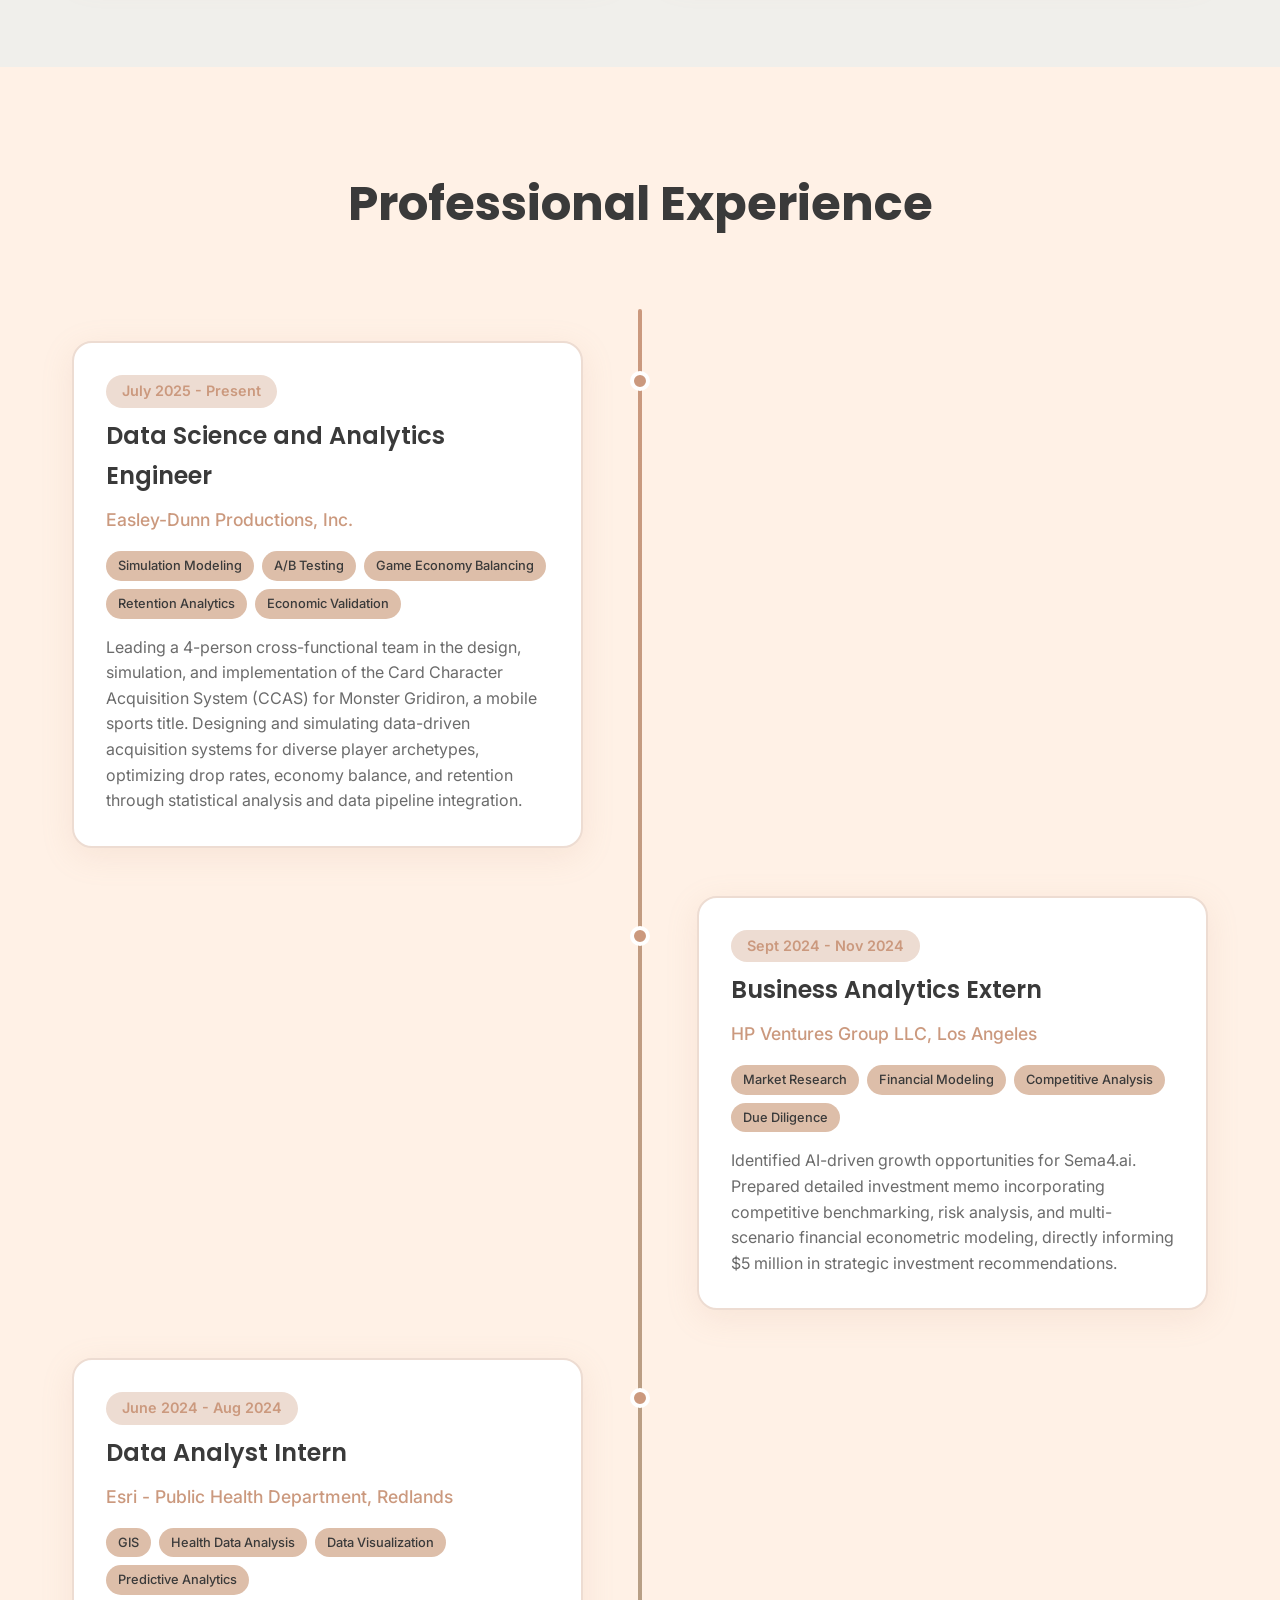
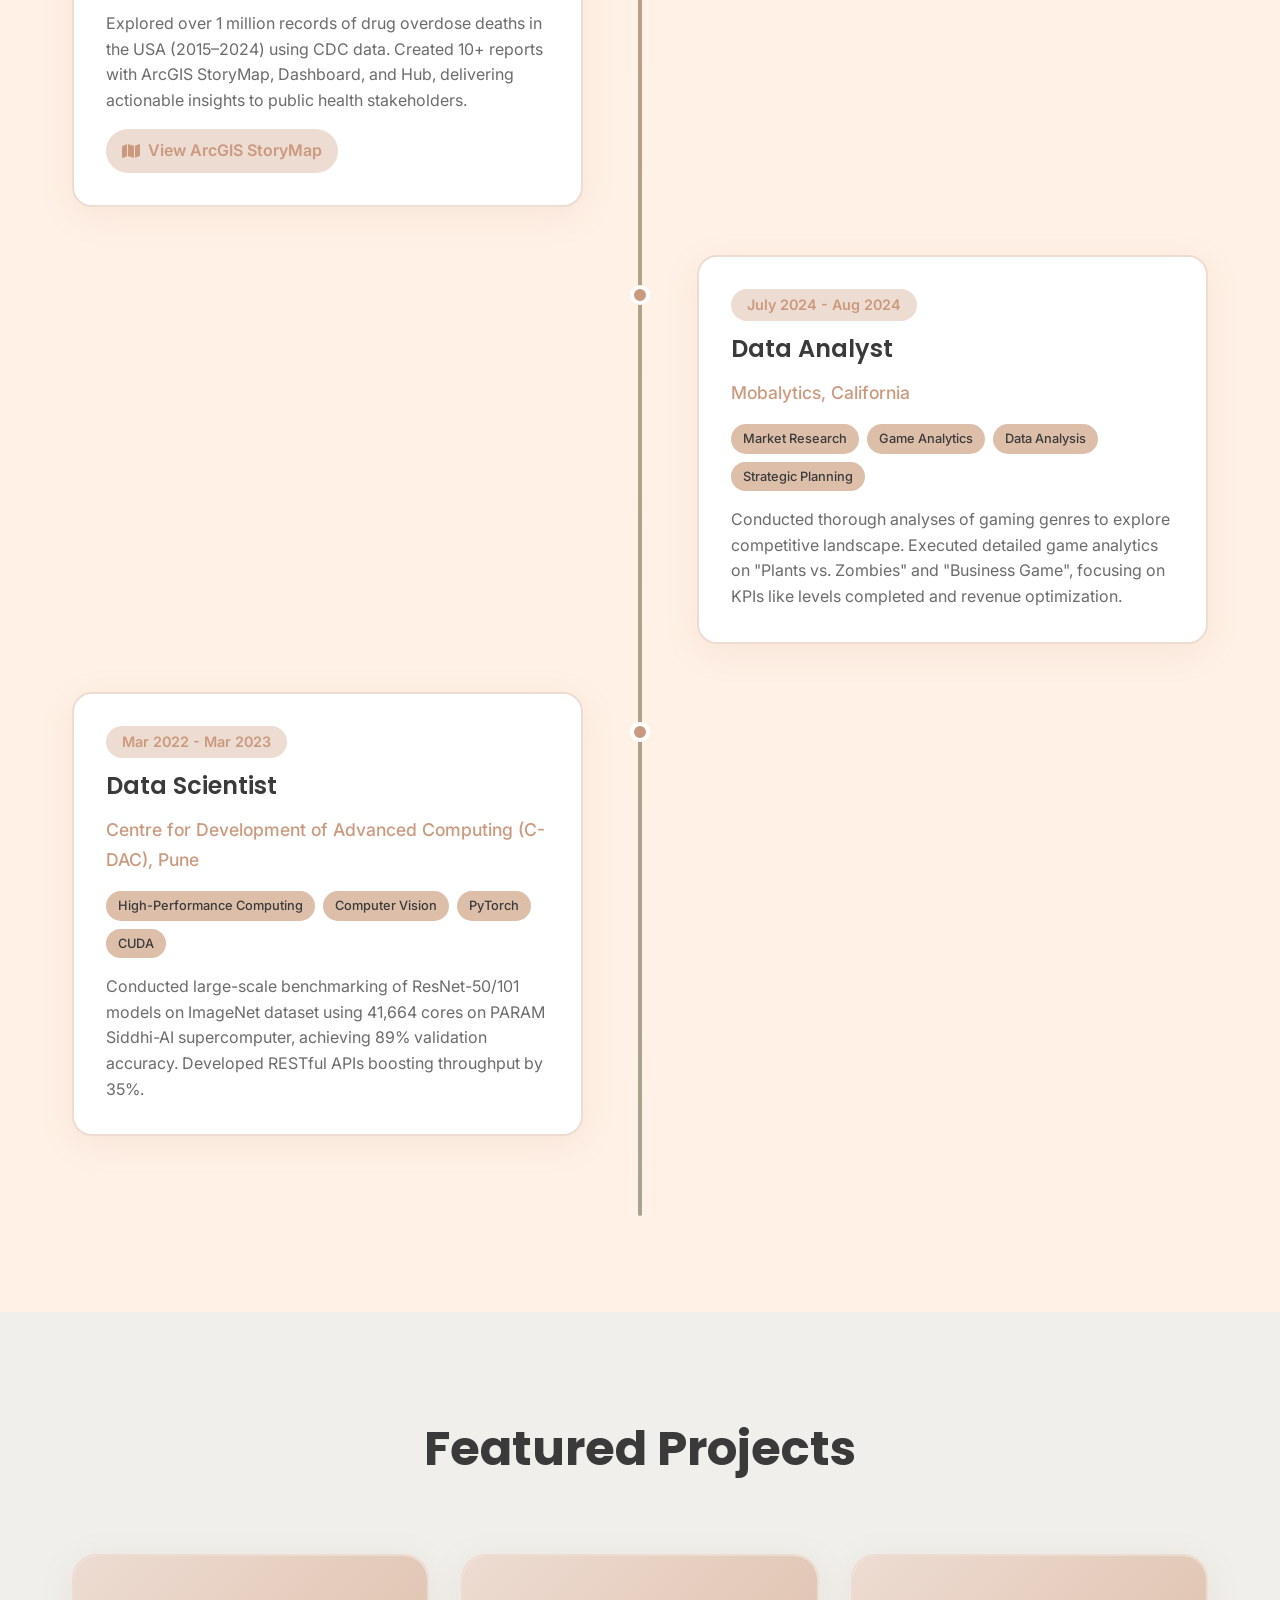
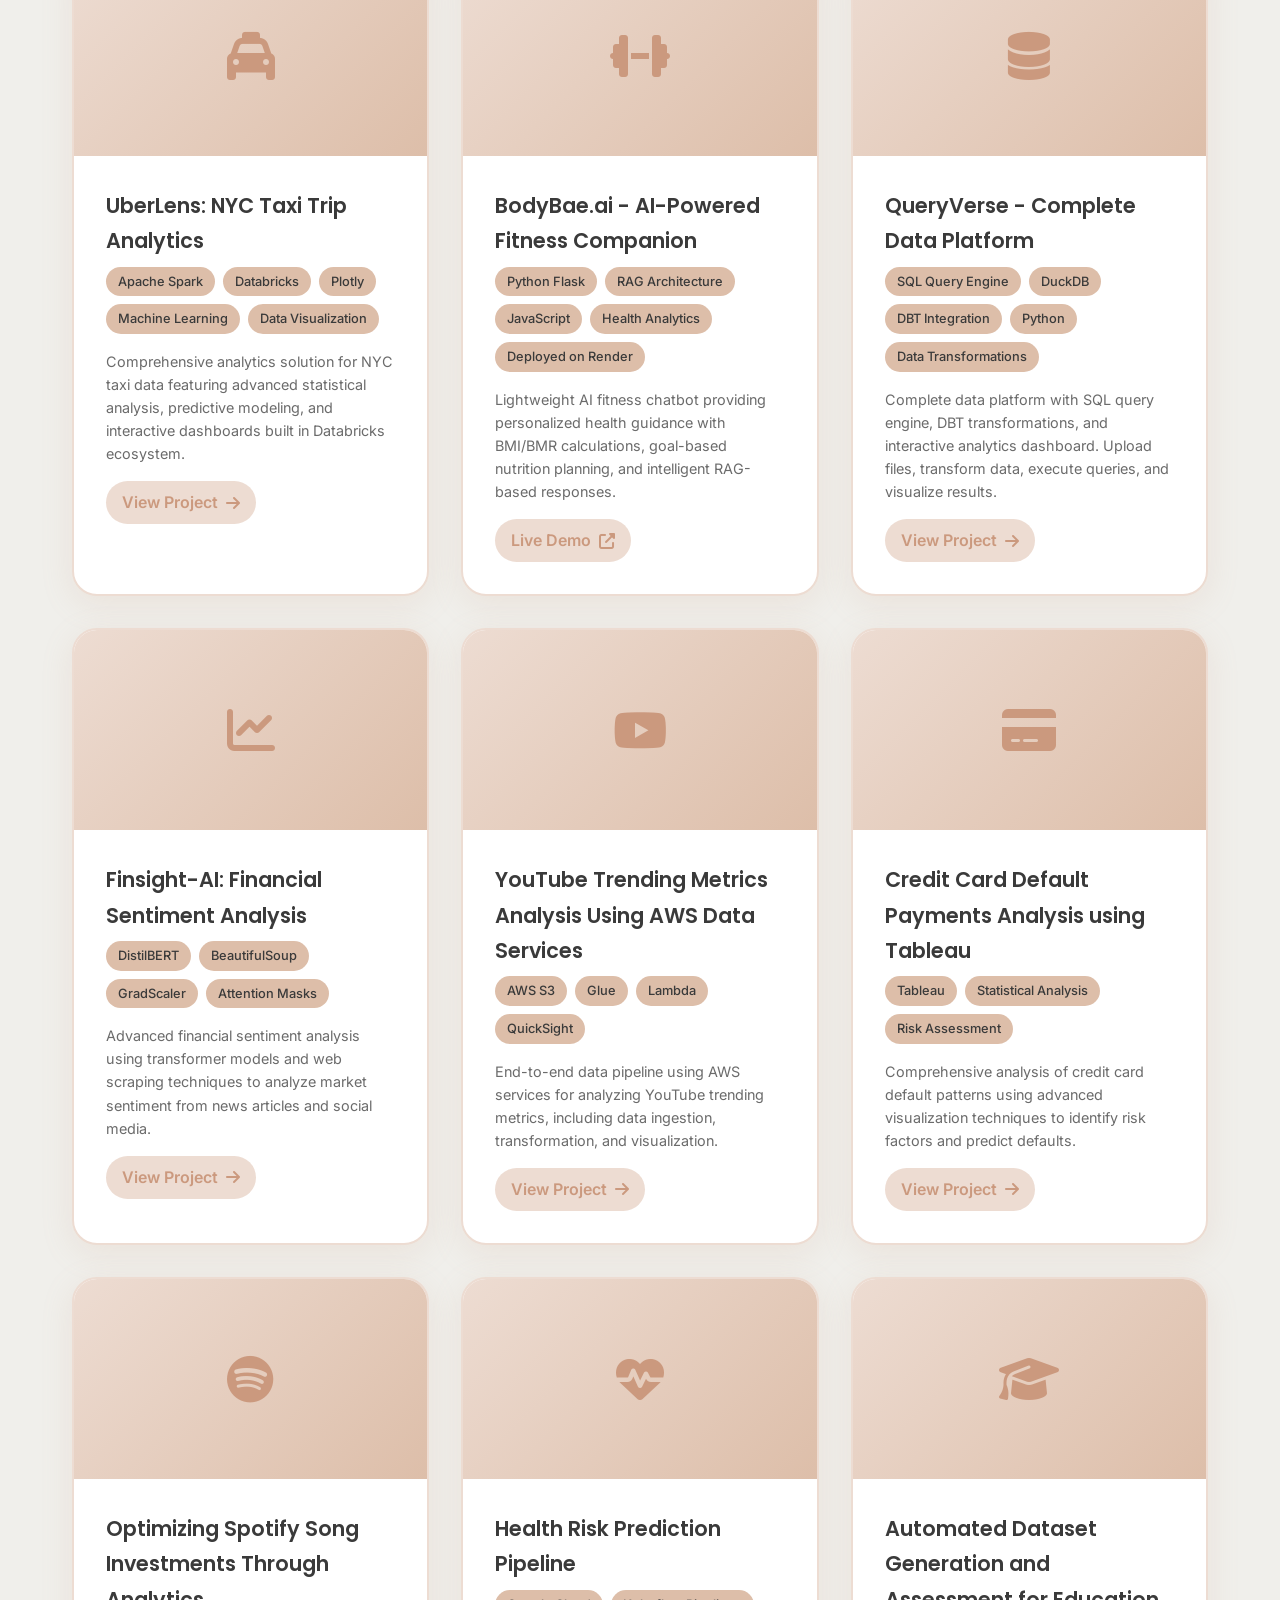
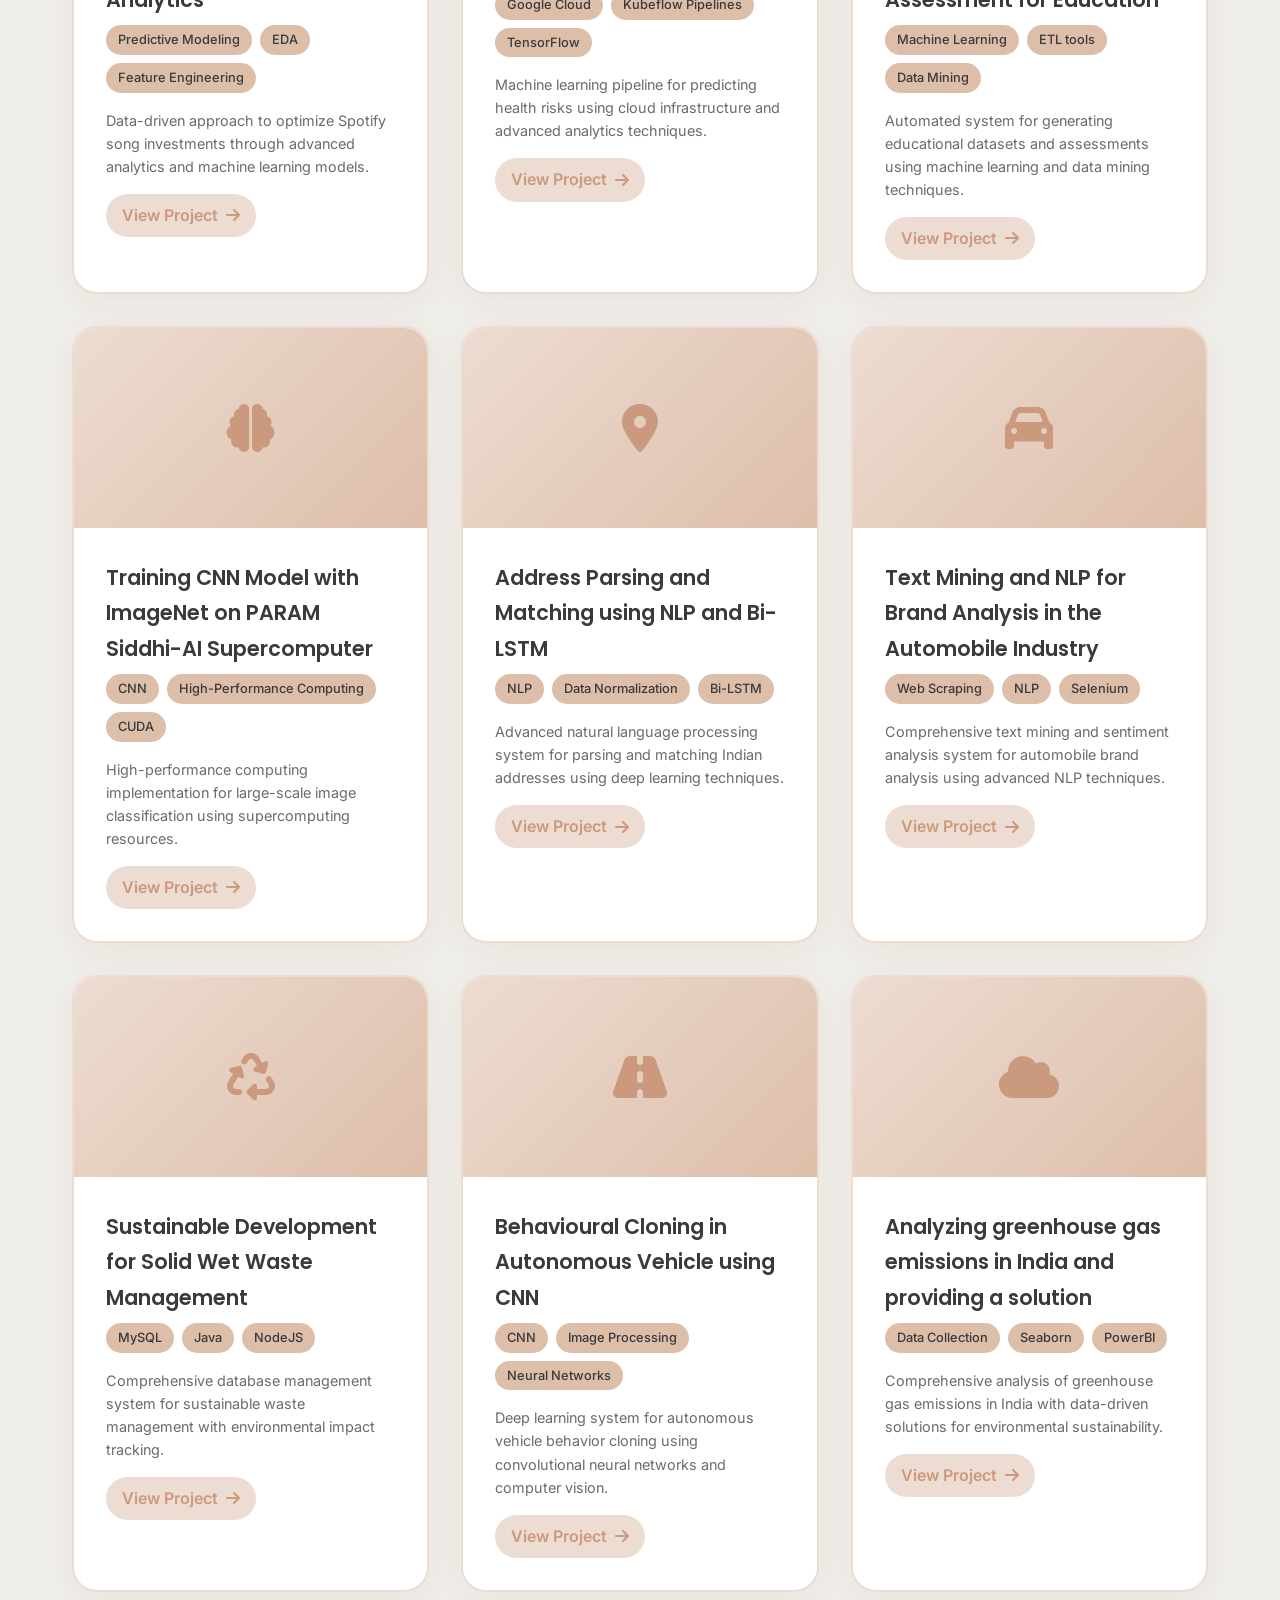
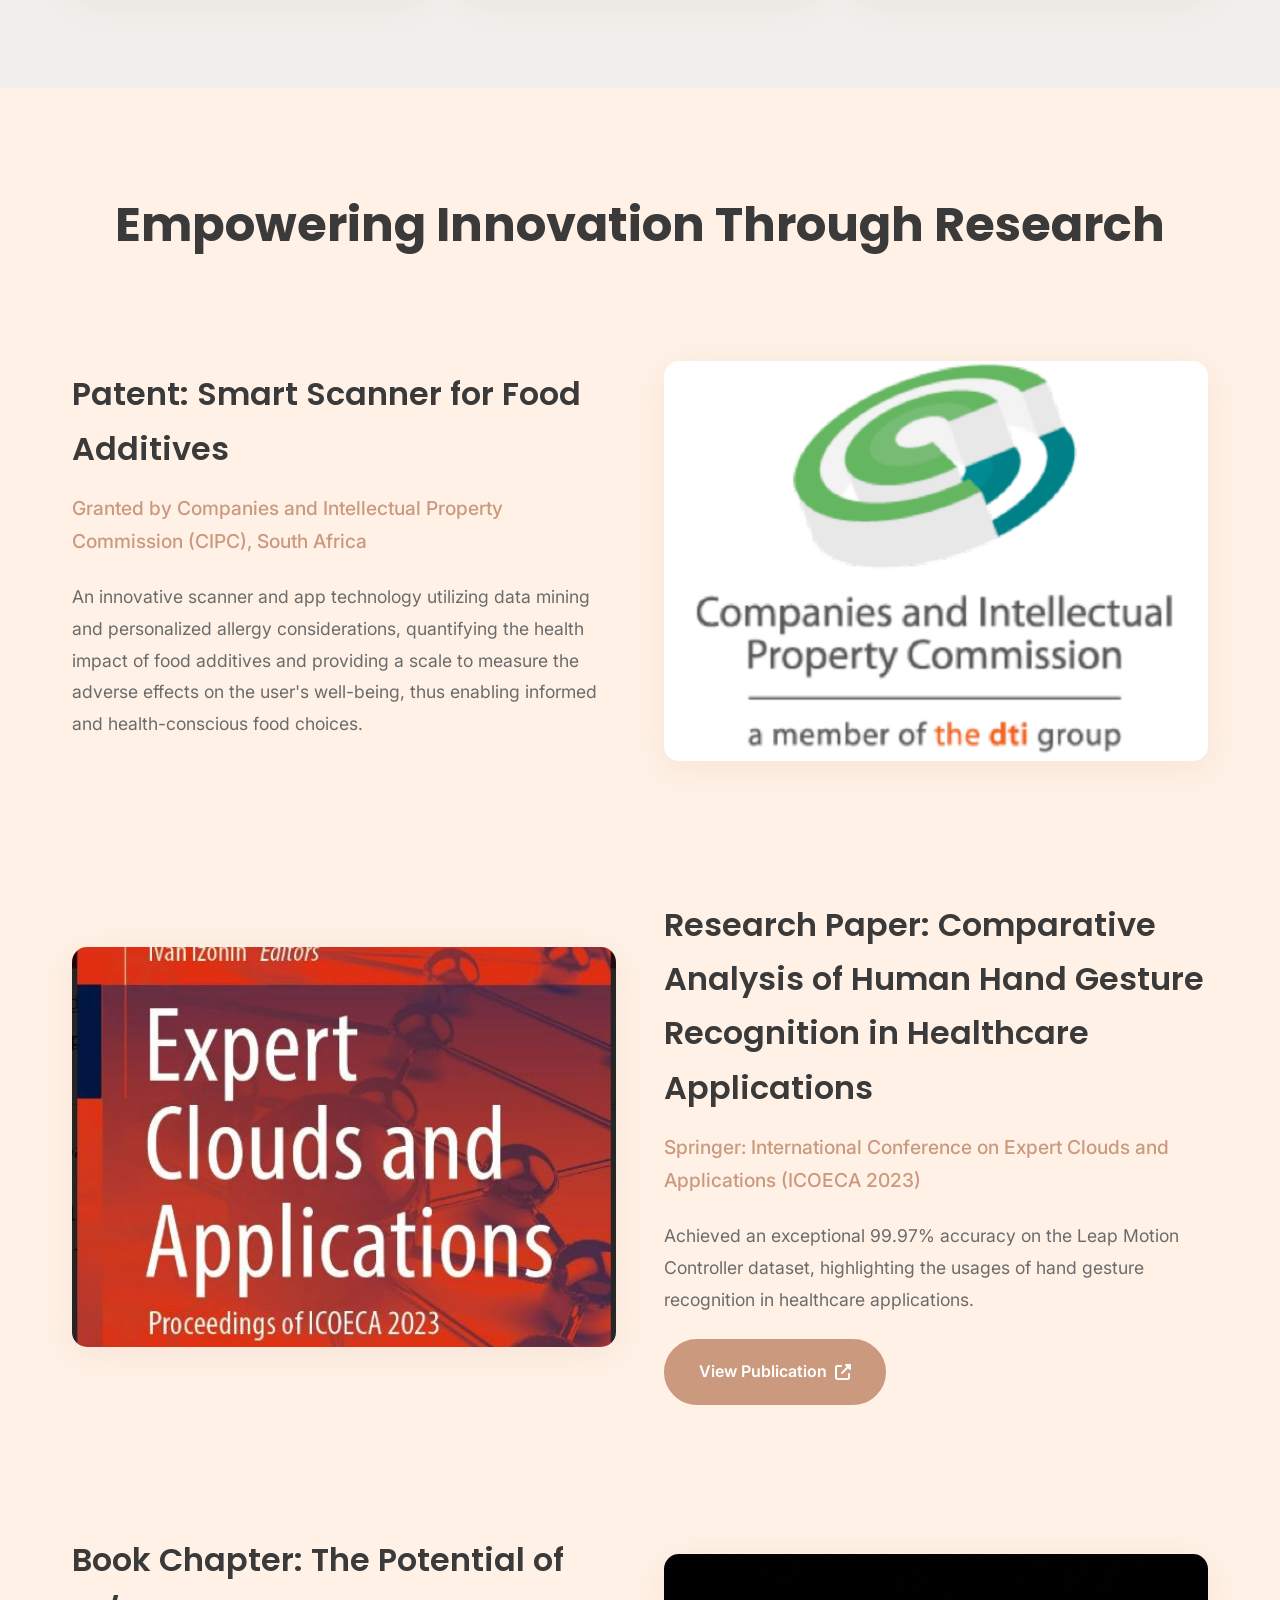
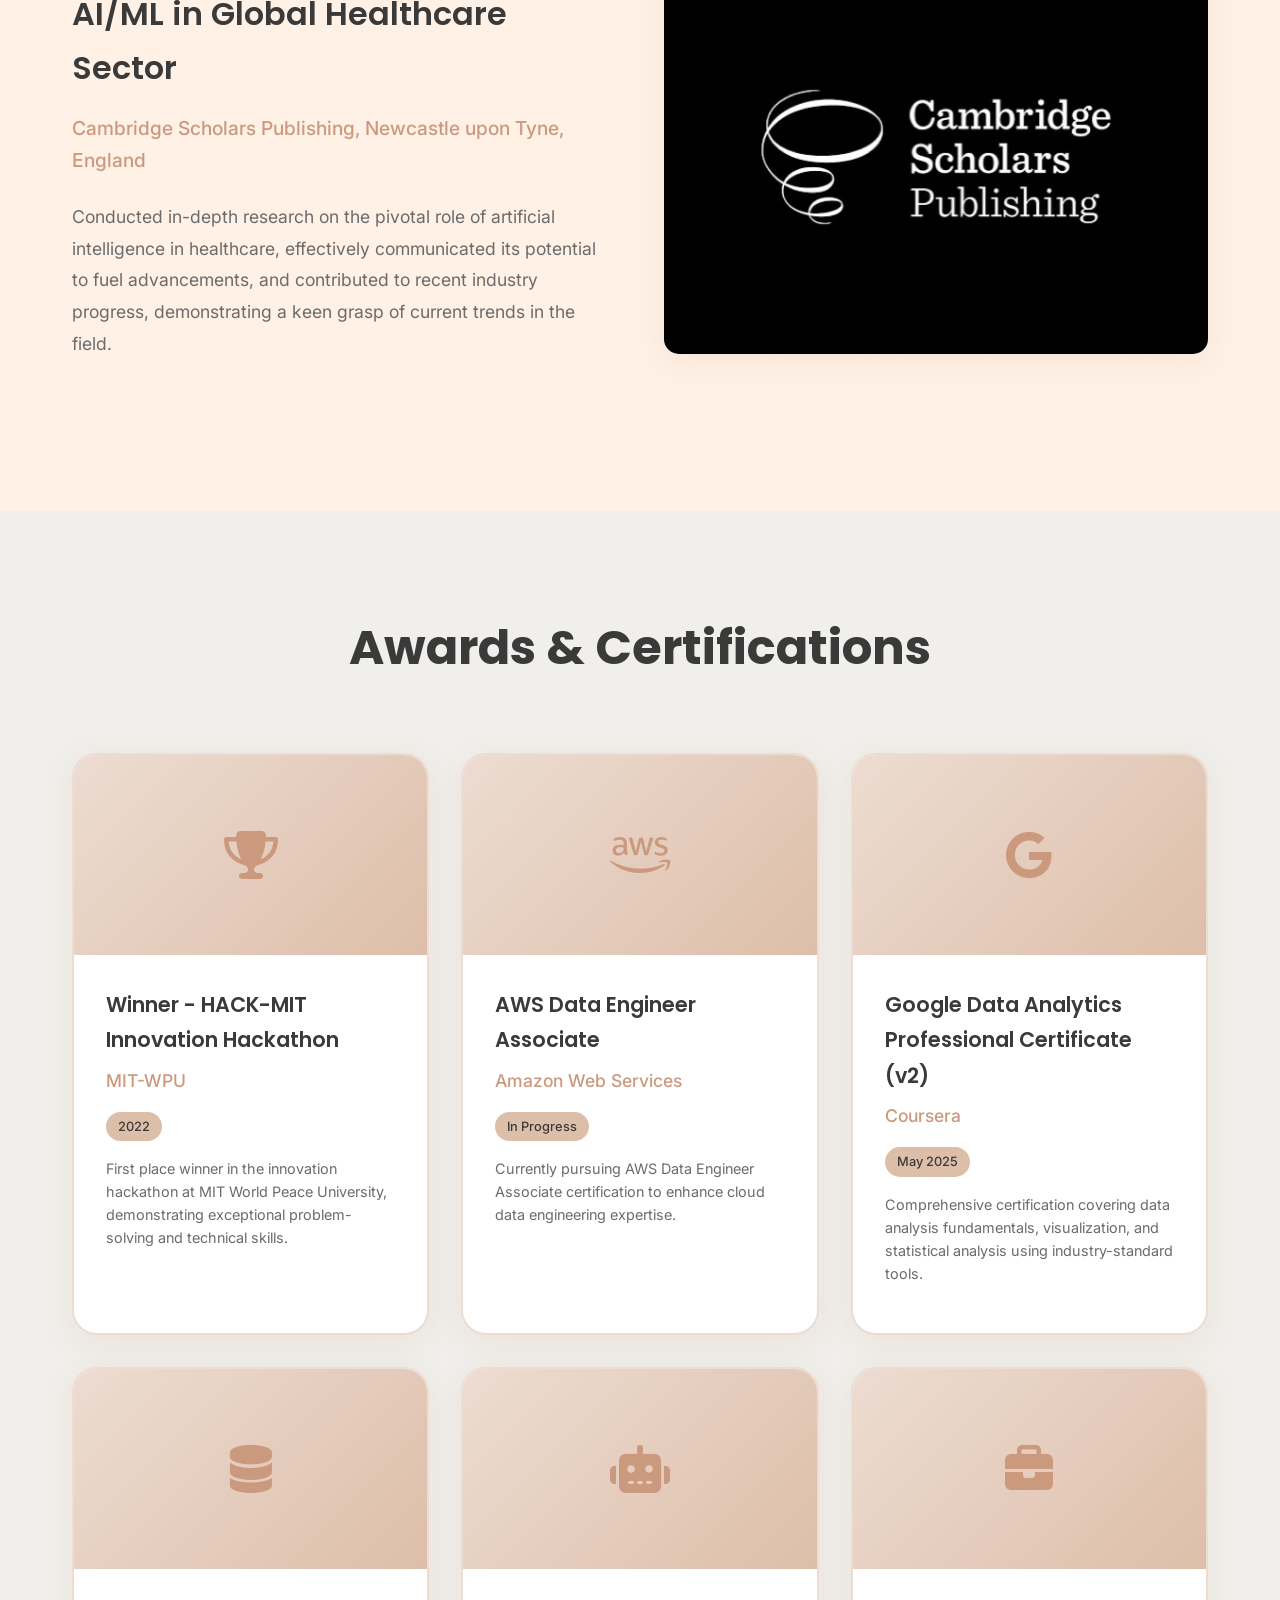
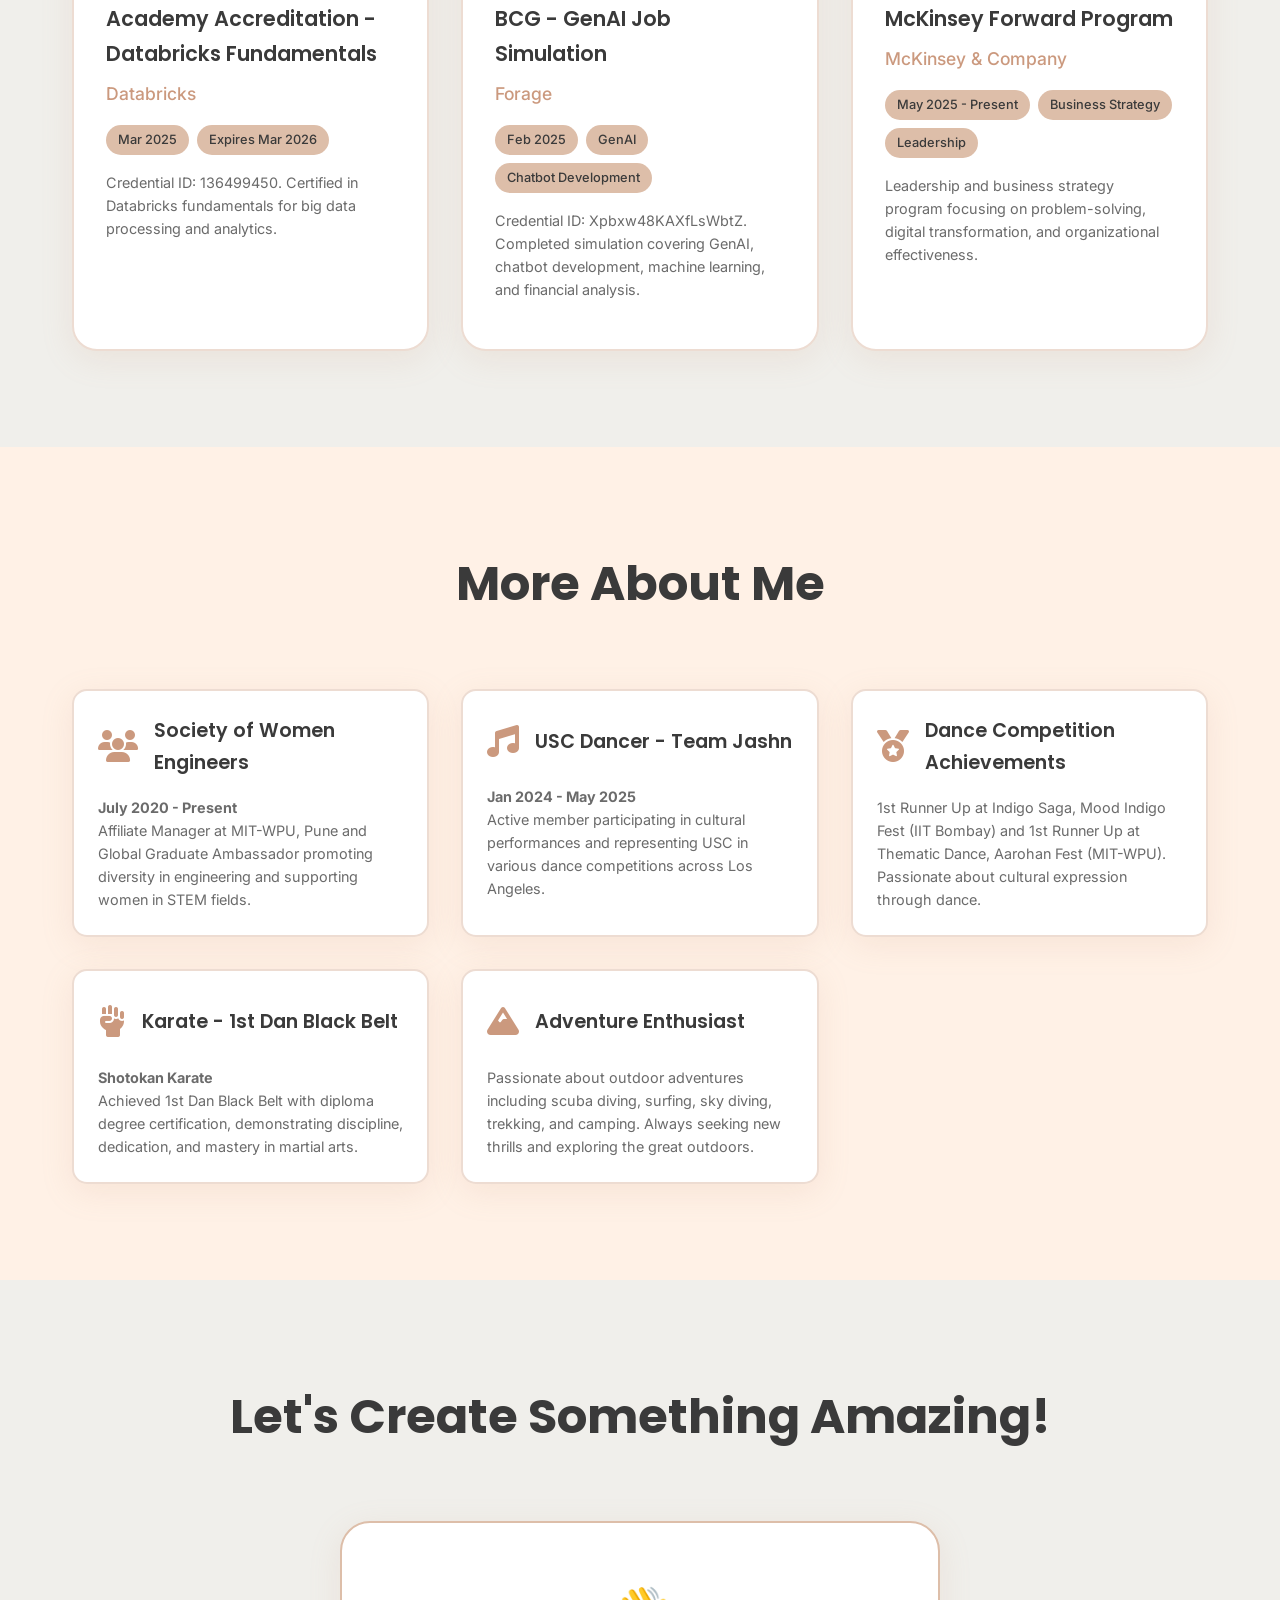
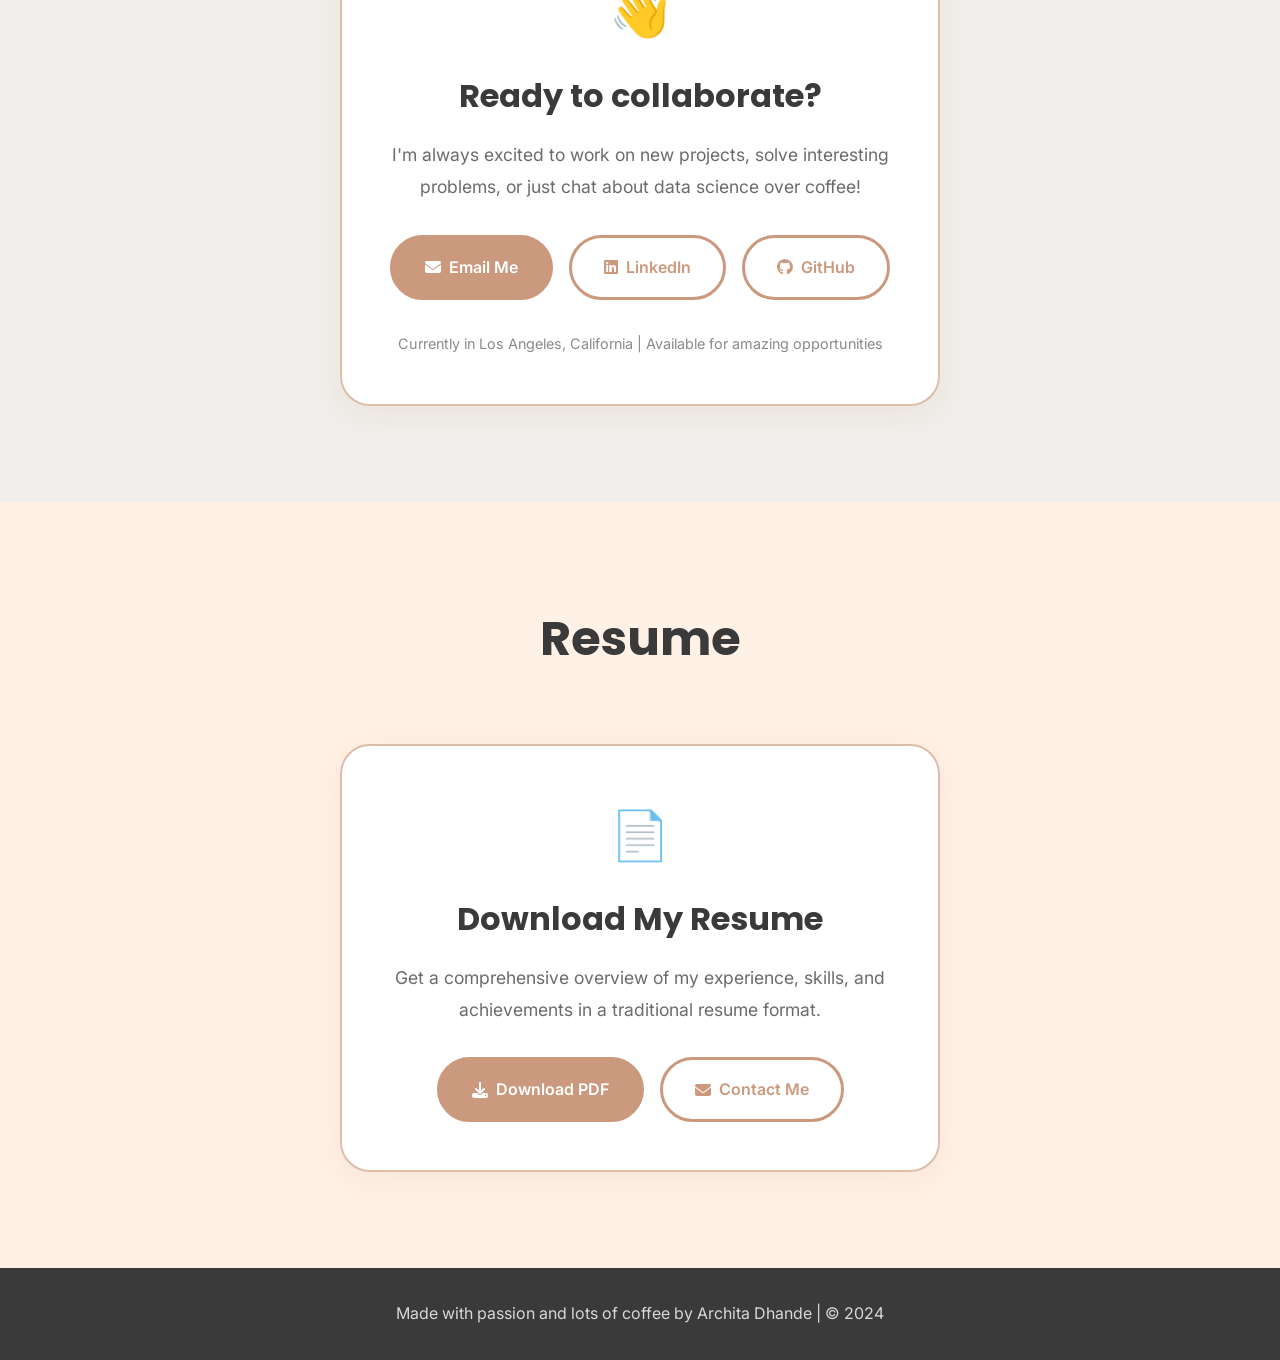
==== commit 0792a53e: "Update index.html" ====
--- a/index.html
+++ b/index.html
@@ -860,6 +860,75 @@
         <div class="container">
             <h2 class="section-title">Featured Projects</h2>
             <div class="projects-grid">
+                <!-- Project 1 - UberLens -->
+                <div class="project-card">
+                    <div class="project-image">
+                        <i class="fas fa-taxi"></i>
+                    </div>
+                    <div class="project-content">
+                        <h3 class="project-title">UberLens: NYC Taxi Trip Analytics</h3>
+                        <div class="timeline-skills">
+                            <span class="skill-tag">Apache Spark</span>
+                            <span class="skill-tag">Databricks</span>
+                            <span class="skill-tag">Plotly</span>
+                            <span class="skill-tag">Machine Learning</span>
+                            <span class="skill-tag">Data Visualization</span>
+                        </div>
+                        <p class="project-description">
+                            Comprehensive analytics solution for NYC taxi data featuring advanced statistical analysis, predictive modeling, and interactive dashboards built in Databricks ecosystem.
+                        </p>
+                        <a href="https://github.com/architadhande/UberLens" class="project-link">
+                            View Project <i class="fas fa-arrow-right"></i>
+                        </a>
+                    </div>
+                </div>
+                
+                <!-- Project 2 - BodyBae AI -->
+                <div class="project-card">
+                    <div class="project-image">
+                        <i class="fas fa-dumbbell"></i>
+                    </div>
+                    <div class="project-content">
+                        <h3 class="project-title">BodyBae.ai - AI-Powered Fitness Companion</h3>
+                        <div class="timeline-skills">
+                            <span class="skill-tag">Python Flask</span>
+                            <span class="skill-tag">RAG Architecture</span>
+                            <span class="skill-tag">JavaScript</span>
+                            <span class="skill-tag">Health Analytics</span>
+                            <span class="skill-tag">Deployed on Render</span>
+                        </div>
+                        <p class="project-description">
+                            Lightweight AI fitness chatbot providing personalized health guidance with BMI/BMR calculations, goal-based nutrition planning, and intelligent RAG-based responses.
+                        </p>
+                        <a href="https://bodybae-ai.onrender.com/" class="project-link">
+                            Live Demo <i class="fas fa-external-link-alt"></i>
+                        </a>
+                    </div>
+                </div>
+                
+                <!-- Project 3 - QueryVerse -->
+                <div class="project-card">
+                    <div class="project-image">
+                        <i class="fas fa-database"></i>
+                    </div>
+                    <div class="project-content">
+                        <h3 class="project-title">QueryVerse - Complete Data Platform</h3>
+                        <div class="timeline-skills">
+                            <span class="skill-tag">SQL Query Engine</span>
+                            <span class="skill-tag">DuckDB</span>
+                            <span class="skill-tag">DBT Integration</span>
+                            <span class="skill-tag">Python</span>
+                            <span class="skill-tag">Data Transformations</span>
+                        </div>
+                        <p class="project-description">
+                            Complete data platform with SQL query engine, DBT transformations, and interactive analytics dashboard. Upload files, transform data, execute queries, and visualize results.
+                        </p>
+                        <a href="https://github.com/architadhande/queryverse-data-platform" class="project-link">
+                            View Project <i class="fas fa-arrow-right"></i>
+                        </a>
+                    </div>
+                </div>
+                
                 <!-- Project 1 -->
                 <div class="project-card">
                     <div class="project-image">
@@ -1481,3 +1550,4 @@
     </script>
 </body>
 </html>
+
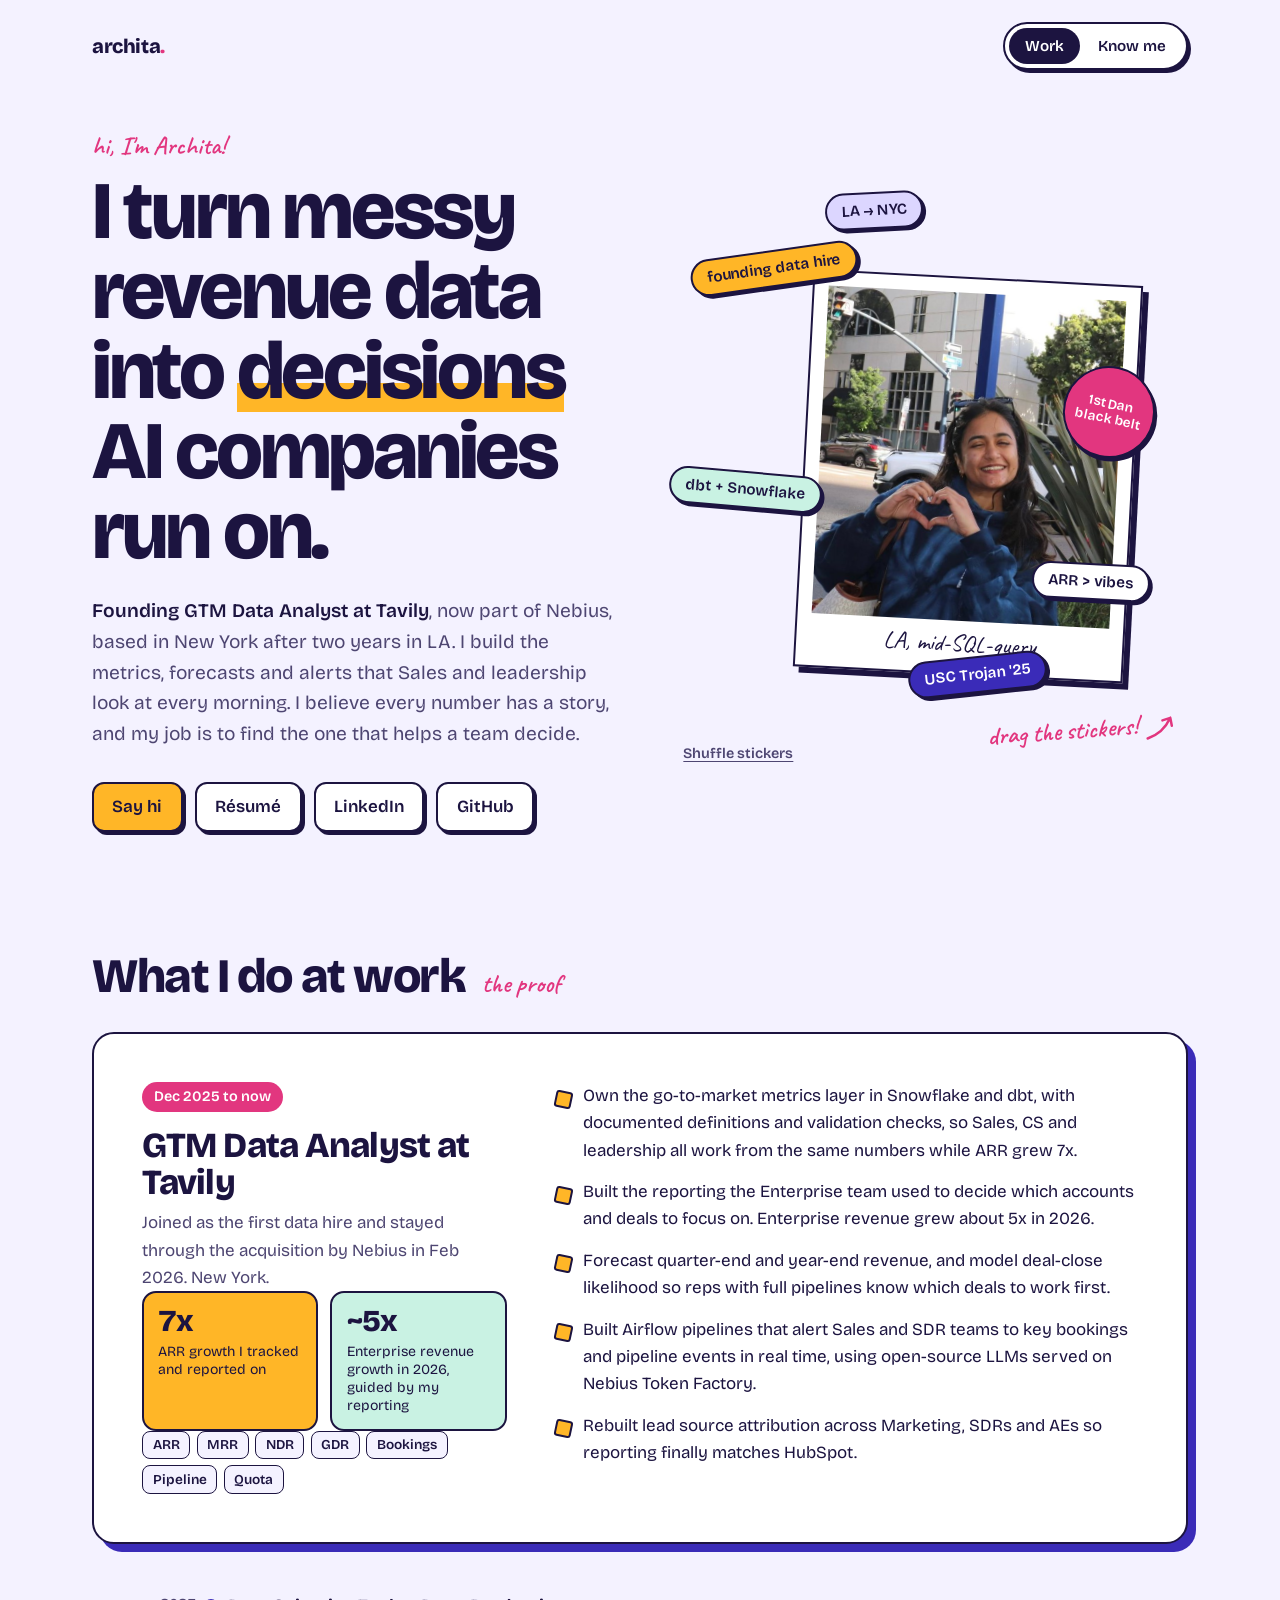
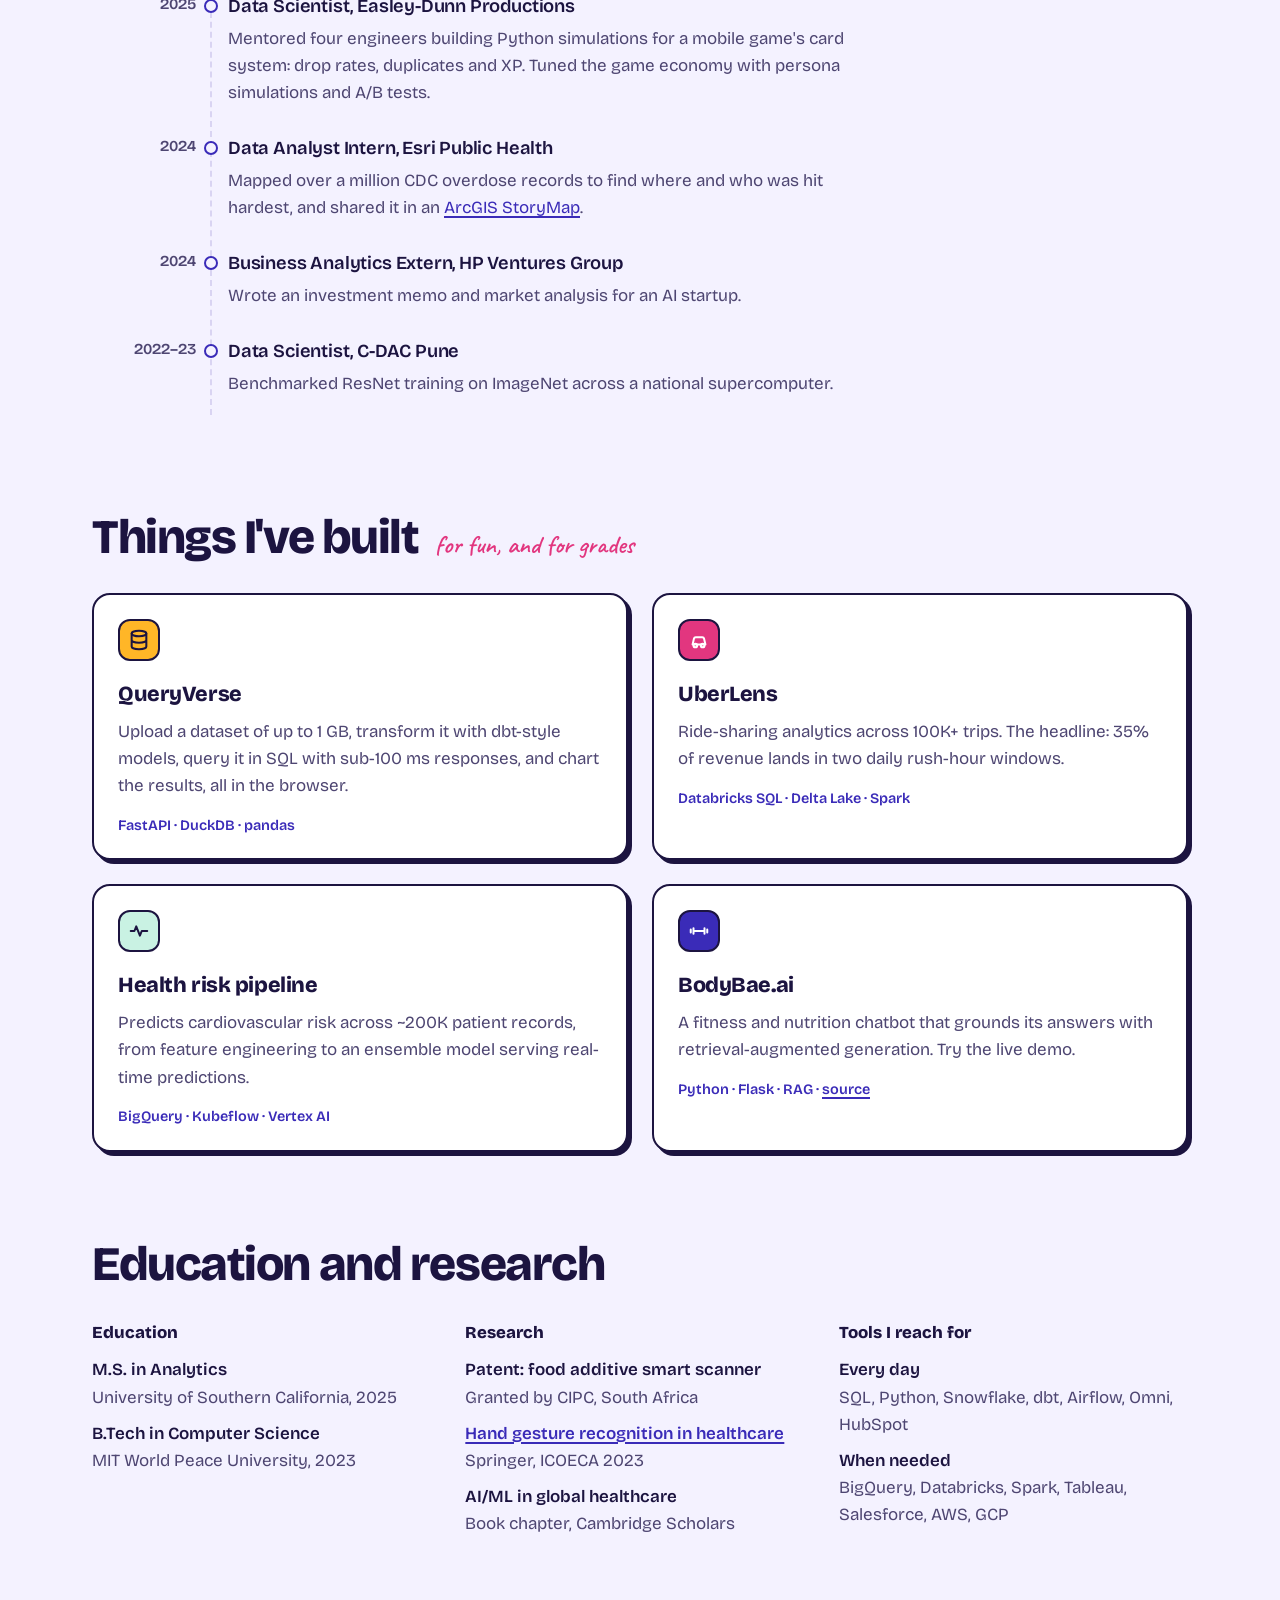
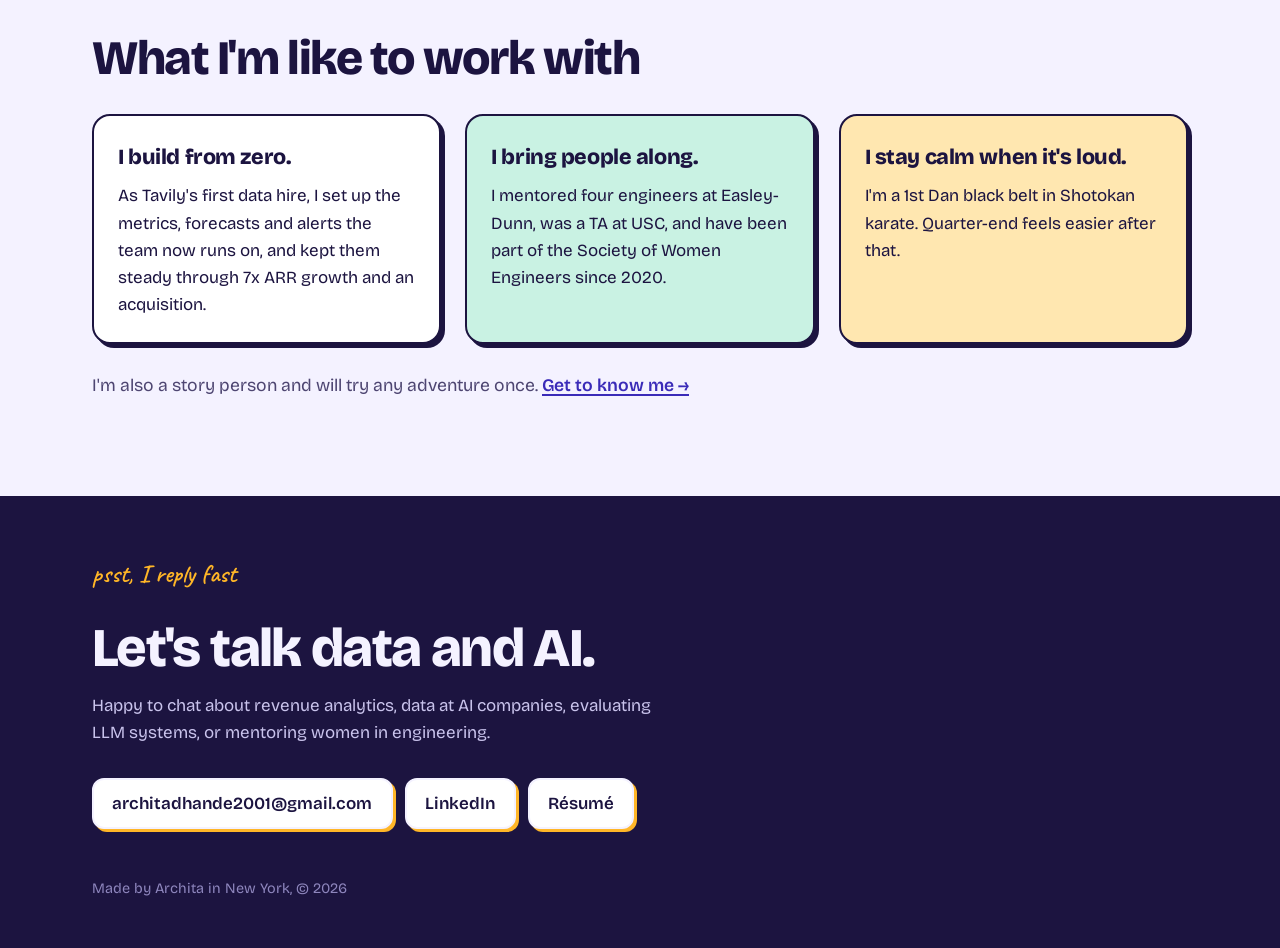
==== commit a9466a4b: "Replace template with new portfolio site Co-Authored-By: Claude Opus 5.5 <noreply@anthropic.com>" ====
--- a/index.html
+++ b/index.html
@@ -1,1553 +1,330 @@
-<!DOCTYPE html>
-<html lang="en">
-<head>
-    <meta charset="UTF-8">
-    <meta name="viewport" content="width=device-width, initial-scale=1.0">
-    <title>Archita Dhande - Data Science & Analytics Engineer</title>
-    <link href="https://fonts.googleapis.com/css2?family=Inter:wght@300;400;500;600;700&family=Poppins:wght@300;400;500;600;700&display=swap" rel="stylesheet">
-    <link rel="stylesheet" href="https://cdnjs.cloudflare.com/ajax/libs/font-awesome/6.4.0/css/all.min.css">
-    <style>
-        :root {
-            --earth-brown: #CB997E;
-            --earth-beige: #EDDCD2;
-            --earth-cream: #FFF1E6;
-            --earth-light: #F0EFEB;
-            --earth-tan: #DDBEA9;
-            --earth-sage: #A5A58D;
-            --earth-green: #B7B7A4;
-            --text-primary: #3a3a3a;
-            --text-secondary: #6b6b6b;
-            --text-light: #8a8a8a;
-            --shadow: 0 8px 32px rgba(203, 153, 126, 0.15);
-            --shadow-hover: 0 16px 48px rgba(203, 153, 126, 0.25);
-            --transition: all 0.4s cubic-bezier(0.4, 0, 0.2, 1);
-        }
-
-        * {
-            margin: 0;
-            padding: 0;
-            box-sizing: border-box;
-        }
-
-        body {
-            font-family: 'Inter', sans-serif;
-            background: var(--earth-cream);
-            color: var(--text-primary);
-            line-height: 1.7;
-            overflow-x: hidden;
-        }
-
-        /* Navigation - Narrower and more compact */
-        nav {
-            position: fixed;
-            top: 15px;
-            left: 50%;
-            transform: translateX(-50%);
-            z-index: 1000;
-            background: rgba(255, 241, 230, 0.95);
-            backdrop-filter: blur(20px);
-            border-radius: 50px;
-            padding: 0.5rem 1rem;
-            box-shadow: var(--shadow);
-            border: 1px solid var(--earth-beige);
-            max-width: 90%;
-        }
-
-        .nav-links {
-            display: flex;
-            gap: 0.4rem;
-            list-style: none;
-            align-items: center;
-            flex-wrap: wrap;
-            justify-content: center;
-        }
-
-        .nav-links a {
-            color: var(--text-secondary);
-            text-decoration: none;
-            font-weight: 500;
-            padding: 0.25rem 0.5rem;
-            border-radius: 25px;
-            font-size: 0.75rem;
-            transition: var(--transition);
-            position: relative;
-            white-space: nowrap;
-        }
-
-        .nav-links a:hover,
-        .nav-links a.active {
-            color: var(--earth-brown);
-            background: var(--earth-light);
-        }
-
-        /* Home Section */
-        .home {
-            height: 100vh;
-            display: flex;
-            align-items: center;
-            justify-content: center;
-            background: linear-gradient(135deg, var(--earth-cream) 0%, var(--earth-light) 50%, var(--earth-beige) 100%);
-            position: relative;
-            overflow: hidden;
-        }
-
-        /* Option 1: Floating circular photo on the right */
-        /* Photo on the right */
-        .home::before {
-            content: '';
-            position: absolute;
-            top: 50%;
-            right: -10%;
-            transform: translateY(-50%);
-            width: 600px;
-            height: 600px;
-            background-image: url('images/me.jpg');
-            background-size: cover;
-            background-position: center;
-            opacity: 0.7;
-            z-index: 1;
-            border-radius: 50%;
-            animation: float 6s ease-in-out infinite;
-        }
-        
-        /* Photo on the left */
-        .home::after {
-            content: '';
-            position: absolute;
-            top: 50%;
-            left: 5%;
-            transform: translateY(-50%);
-            width: 500px;
-            height: 500px;
-            background-image: url('images/me2.jpg');
-            background-size: cover;
-            background-position: center;
-            opacity: 0.4;
-            z-index: 1;
-            border-radius: 50%;
-            animation: float-reverse 6s ease-in-out infinite;
-        }
-        
-        /* Animation for left photo (opposite direction) */
-        @keyframes float-reverse {
-            0%, 100% { transform: translateY(-50%) translateX(0); }
-            50% { transform: translateY(-50%) translateX(20px); }
-        }
-        
-        /* Option 2: Full background with overlay - Uncomment to use this instead
-        .home::before {
-            content: '';
-            position: absolute;
-            top: 0;
-            left: 0;
-            right: 0;
-            bottom: 0;
-            background-image: url('images/me.jpg');
-            background-size: cover;
-            background-position: center;
-            background-attachment: fixed;
-            opacity: 0.08;
-            z-index: 1;
-            filter: grayscale(100%);
-        }
-        */
-
-        @keyframes float {
-            0%, 100% { transform: translateY(-50%) translateX(0); }
-            50% { transform: translateY(-50%) translateX(-20px); }
-        }
-
-        @media (min-width: 1200px) {
-            .home::before {
-                right: 5%;
-                width: 500px;
-                height: 500px;
-                opacity: 0.2;
-            }
-        }
-
-        .home-content {
-            text-align: center;
-            max-width: 800px;
-            padding: 0 2rem;
-            position: relative;
-            z-index: 2;
-        }
-
-        .home-emoji {
-            font-size: 4rem;
-            margin-bottom: 1rem;
-            animation: bounce 2s infinite;
-        }
-
-        @keyframes bounce {
-            0%, 20%, 50%, 80%, 100% { transform: translateY(0); }
-            40% { transform: translateY(-10px); }
-            60% { transform: translateY(-5px); }
-        }
-
-        .home-subtitle {
-            color: var(--earth-brown);
-            font-size: 1.2rem;
-            margin-bottom: 1rem;
-            font-weight: 500;
-        }
-
-        .home-title {
-            font-size: clamp(2rem, 5vw, 3.5rem);
-            font-weight: 700;
-            margin-bottom: 1rem;
-            font-family: 'Poppins', sans-serif;
-            background: linear-gradient(135deg, var(--earth-brown), var(--earth-sage));
-            -webkit-background-clip: text;
-            -webkit-text-fill-color: transparent;
-            background-clip: text;
-        }
-
-        .home-description {
-            font-size: 1rem;
-            color: var(--text-secondary);
-            margin-bottom: 2rem;
-            max-width: 600px;
-            margin-left: auto;
-            margin-right: auto;
-            line-height: 1.5;
-        }
-
-        .home-buttons {
-            display: flex;
-            gap: 1rem;
-            justify-content: center;
-            flex-wrap: wrap;
-        }
-
-        .btn {
-            padding: 1rem 2rem;
-            border-radius: 50px;
-            text-decoration: none;
-            font-weight: 600;
-            font-size: 1rem;
-            display: inline-flex;
-            align-items: center;
-            gap: 0.5rem;
-            transition: var(--transition);
-            border: 3px solid transparent;
-        }
-
-        .btn-primary {
-            background: var(--earth-brown);
-            color: white;
-            border-color: var(--earth-brown);
-        }
-
-        .btn-primary:hover {
-            background: var(--earth-sage);
-            transform: translateY(-5px);
-            box-shadow: var(--shadow-hover);
-        }
-
-        .btn-secondary {
-            background: transparent;
-            color: var(--earth-brown);
-            border-color: var(--earth-brown);
-        }
-
-        .btn-secondary:hover {
-            background: var(--earth-brown);
-            color: white;
-            transform: translateY(-5px);
-        }
-
-        /* Section Styles */
-        .section {
-            padding: 6rem 2rem;
-            max-width: 1200px;
-            margin: 0 auto;
-        }
-
-        .section-alt {
-            background: var(--earth-light);
-            padding-left: 0;
-            padding-right: 0;
-            max-width: 100%;
-        }
-
-        .section-alt .container {
-            max-width: 1200px;
-            margin: 0 auto;
-            padding: 0 2rem;
-        }
-
-        .section-title {
-            font-size: 3rem;
-            font-weight: 700;
-            margin-bottom: 4rem;
-            text-align: center;
-            font-family: 'Poppins', sans-serif;
-            color: var(--text-primary);
-        }
-
-        /* Education Grid - Side by Side */
-        .education-grid {
-            display: grid;
-            grid-template-columns: 1fr 1fr;
-            gap: 3rem;
-            margin-top: 4rem;
-        }
-
-        .education-card {
-            background: white;
-            padding: 2rem;
-            border-radius: 20px;
-            box-shadow: var(--shadow);
-            border: 2px solid var(--earth-beige);
-            transition: var(--transition);
-        }
-
-        .education-card:hover {
-            transform: translateY(-10px);
-            box-shadow: var(--shadow-hover);
-            border-color: var(--earth-brown);
-        }
-
-        /* Timeline Styles for Experience */
-        .timeline {
-            position: relative;
-            padding: 2rem 0;
-        }
-
-        .timeline::before {
-            content: '';
-            position: absolute;
-            left: 50%;
-            top: 0;
-            bottom: 0;
-            width: 4px;
-            background: linear-gradient(to bottom, var(--earth-brown), var(--earth-sage));
-            transform: translateX(-50%);
-            border-radius: 2px;
-        }
-
-        .timeline-item {
-            display: flex;
-            margin-bottom: 3rem;
-            position: relative;
-        }
-
-        .timeline-item:nth-child(even) {
-            flex-direction: row-reverse;
-        }
-
-        .timeline-content {
-            background: white;
-            padding: 2rem;
-            border-radius: 20px;
-            box-shadow: var(--shadow);
-            width: 45%;
-            border: 2px solid var(--earth-beige);
-            transition: var(--transition);
-        }
-
-        .timeline-content:hover {
-            transform: translateY(-10px);
-            box-shadow: var(--shadow-hover);
-            border-color: var(--earth-brown);
-        }
-
-        .timeline-dot {
-            position: absolute;
-            left: 50%;
-            top: 30px;
-            width: 20px;
-            height: 20px;
-            background: var(--earth-brown);
-            border-radius: 50%;
-            transform: translateX(-50%);
-            border: 4px solid white;
-            z-index: 10;
-        }
-
-        .timeline-date {
-            color: var(--earth-brown);
-            font-weight: 600;
-            font-size: 0.9rem;
-            margin-bottom: 0.5rem;
-            background: var(--earth-beige);
-            padding: 0.25rem 1rem;
-            border-radius: 20px;
-            display: inline-block;
-        }
-
-        .timeline-title {
-            font-size: 1.5rem;
-            font-weight: 600;
-            margin-bottom: 0.5rem;
-            font-family: 'Poppins', sans-serif;
-        }
-
-        .timeline-company {
-            font-size: 1.1rem;
-            color: var(--earth-brown);
-            margin-bottom: 1rem;
-            font-weight: 500;
-        }
-
-        .timeline-skills {
-            display: flex;
-            flex-wrap: wrap;
-            gap: 0.5rem;
-            margin-bottom: 1rem;
-        }
-
-        .skill-tag {
-            background: var(--earth-tan);
-            color: var(--text-primary);
-            padding: 0.25rem 0.75rem;
-            border-radius: 20px;
-            font-size: 0.8rem;
-            font-weight: 500;
-            transition: var(--transition);
-        }
-
-        .skill-tag:hover {
-            background: var(--earth-brown);
-            color: white;
-            transform: translateY(-2px);
-        }
-
-        .timeline-description {
-            color: var(--text-secondary);
-            line-height: 1.6;
-        }
-
-        /* Projects Grid */
-        .projects-grid {
-            display: grid;
-            grid-template-columns: repeat(auto-fit, minmax(350px, 1fr));
-            gap: 2rem;
-            margin-top: 4rem;
-        }
-
-        .project-card {
-            background: white;
-            border-radius: 25px;
-            overflow: hidden;
-            box-shadow: var(--shadow);
-            border: 2px solid var(--earth-beige);
-            transition: var(--transition);
-            cursor: pointer;
-        }
-
-        .project-card:hover {
-            transform: translateY(-15px) rotate(2deg);
-            box-shadow: var(--shadow-hover);
-            border-color: var(--earth-brown);
-        }
-
-        .project-image {
-            width: 100%;
-            height: 200px;
-            background: linear-gradient(135deg, var(--earth-beige), var(--earth-tan));
-            display: flex;
-            align-items: center;
-            justify-content: center;
-            color: var(--earth-brown);
-            font-size: 3rem;
-            overflow: hidden;
-        }
-
-        .project-image img {
-            width: 100%;
-            height: 100%;
-            object-fit: cover;
-        }
-
-        .project-content {
-            padding: 2rem;
-        }
-
-        .project-title {
-            font-size: 1.3rem;
-            font-weight: 600;
-            margin-bottom: 0.5rem;
-            font-family: 'Poppins', sans-serif;
-        }
-
-        .project-description {
-            color: var(--text-secondary);
-            font-size: 0.9rem;
-            margin-bottom: 1rem;
-            line-height: 1.6;
-        }
-
-        .project-link {
-            display: inline-flex;
-            align-items: center;
-            gap: 0.5rem;
-            color: var(--earth-brown);
-            text-decoration: none;
-            font-weight: 600;
-            padding: 0.5rem 1rem;
-            border-radius: 25px;
-            background: var(--earth-beige);
-            transition: var(--transition);
-        }
-
-        .timeline-content .project-link {
-            margin-top: 1rem;
-        }
-
-        .project-link:hover {
-            background: var(--earth-brown);
-            color: white;
-        }
-
-        /* Research Grid */
-        .research-grid {
-            display: grid;
-            gap: 4rem;
-            margin-top: 4rem;
-        }
-
-        .research-item {
-            display: grid;
-            grid-template-columns: 1fr 1fr;
-            gap: 3rem;
-            align-items: center;
-            padding: 2rem 0;
-        }
-
-        .research-item:nth-child(even) .research-content {
-            order: 2;
-        }
-
-        .research-item:nth-child(even) .research-image {
-            order: 1;
-        }
-
-        .research-image img {
-            width: 100%;
-            height: 400px;
-            object-fit: cover;
-            border-radius: 15px;
-            box-shadow: var(--shadow);
-        }
-
-        .research-title {
-            font-size: 2rem;
-            font-weight: 600;
-            margin-bottom: 1rem;
-            font-family: 'Poppins', sans-serif;
-        }
-
-        .research-org {
-            font-size: 1.2rem;
-            color: var(--earth-brown);
-            margin-bottom: 1.5rem;
-            font-weight: 500;
-        }
-
-        .research-description {
-            color: var(--text-secondary);
-            line-height: 1.8;
-            font-size: 1.1rem;
-            margin-bottom: 1.5rem;
-        }
-
-        /* More About Me Compact Style */
-        .about-grid {
-            display: grid;
-            grid-template-columns: repeat(auto-fit, minmax(300px, 1fr));
-            gap: 2rem;
-            margin-top: 4rem;
-        }
-
-        .about-item {
-            background: white;
-            padding: 1.5rem;
-            border-radius: 15px;
-            box-shadow: var(--shadow);
-            border: 2px solid var(--earth-beige);
-            transition: var(--transition);
-        }
-
-        .about-item:hover {
-            transform: translateY(-5px);
-            box-shadow: var(--shadow-hover);
-            border-color: var(--earth-brown);
-        }
-
-        .about-header {
-            display: flex;
-            align-items: center;
-            gap: 1rem;
-            margin-bottom: 1rem;
-        }
-
-        .about-icon {
-            font-size: 2rem;
-            color: var(--earth-brown);
-        }
-
-        .about-title {
-            font-size: 1.2rem;
-            font-weight: 600;
-            font-family: 'Poppins', sans-serif;
-        }
-
-        .about-description {
-            color: var(--text-secondary);
-            line-height: 1.6;
-            font-size: 0.9rem;
-        }
-
-        /* Contact Card */
-        .contact-card {
-            background: white;
-            padding: 3rem;
-            border-radius: 30px;
-            box-shadow: var(--shadow);
-            max-width: 600px;
-            margin: 0 auto;
-            border: 2px solid var(--earth-tan);
-            text-align: center;
-        }
-
-        .contact-emoji {
-            font-size: 3rem;
-            margin-bottom: 1rem;
-        }
-
-        @media (max-width: 768px) {
-            .home::before {
-                width: 400px;
-                height: 400px;
-                right: -50%;
-                opacity: 0.1;
-            }
-
-            .education-grid {
-                grid-template-columns: 1fr;
-            }
-
-            .timeline::before {
-                left: 20px;
-            }
-            
-            .timeline-item {
-                flex-direction: column !important;
-                margin-left: 40px;
-            }
-            
-            .timeline-content {
-                width: 100%;
-            }
-            
-            .timeline-dot {
-                left: 20px;
-            }
-            
-            .projects-grid {
-                grid-template-columns: 1fr;
-            }
-
-            .research-item {
-                grid-template-columns: 1fr;
-            }
-
-            .research-item:nth-child(even) .research-content,
-            .research-item:nth-child(even) .research-image {
-                order: initial;
-            }
-
-            .about-grid {
-                grid-template-columns: 1fr;
-            }
-        }
-
-        /* Scroll Progress */
-        .scroll-progress {
-            position: fixed;
-            top: 0;
-            left: 0;
-            width: 0%;
-            height: 4px;
-            background: linear-gradient(to right, var(--earth-brown), var(--earth-sage));
-            z-index: 9999;
-            transition: width 0.3s ease;
-        }
-    </style>
-</head>
-<body>
-    <!-- Scroll Progress -->
-    <div class="scroll-progress" id="scrollProgress"></div>
-
-    <!-- Navigation -->
-    <nav>
-        <ul class="nav-links">
-            <li><a href="#home">Home</a></li>
-            <li><a href="#education">Education</a></li>
-            <li><a href="#experience">Experience</a></li>
-            <li><a href="#projects">Projects</a></li>
-            <li><a href="#research">Research</a></li>
-            <li><a href="#certifications">Awards & Certifications</a></li>
-            <li><a href="#about">More About Me</a></li>
-            <li><a href="#contact">Contact</a></li>
-            <li><a href="#resume">Resume</a></li>
-        </ul>
-    </nav>
-
-    <!-- 1. HOME SECTION -->
-    <section id="home" class="home">
-        <div class="home-content">
-            <div class="home-emoji">👋</div>
-            <p class="home-subtitle">Data Science & Analytics Engineer</p>
-            <h1 class="home-title">Archita Dhande</h1>
-            <p class="home-description">Transforming complex data into actionable insights through advanced analytics, machine learning, and strategic research. Passionate about solving real-world problems with data-driven solutions.</p>
-            <div class="home-buttons">
-                <a href="#education" class="btn btn-primary">
-                    <i class="fas fa-rocket"></i>
-                    Explore My Journey
-                </a>
-                <a href="#contact" class="btn btn-secondary">
-                    <i class="fas fa-coffee"></i>
-                    Let's Chat
-                </a>
-            </div>
-        </div>
-    </section>
-
-    <!-- 2. EDUCATION SECTION -->
-    <section id="education" class="section section-alt">
-        <div class="container">
-            <h2 class="section-title">Educational Journey</h2>
-            <div class="education-grid">
-                <div class="education-card">
-                    <div class="timeline-date">Aug 2023 - May 2025</div>
-                    <h3 class="timeline-title">Master of Science in Analytics</h3>
-                    <p class="timeline-company">University of Southern California, Los Angeles</p>
-                    <div class="timeline-skills">
-                        <span class="skill-tag">Machine Learning</span>
-                        <span class="skill-tag">Statistical Modeling</span>
-                        <span class="skill-tag">Big Data Analytics</span>
-                        <span class="skill-tag">Data Science</span>
-                    </div>
-                    <p class="timeline-description">
-                        Advanced coursework in machine learning, statistical modeling, and big data analytics. Specialized in applying data science techniques to real-world problems through hands-on projects and research.
-                    </p>
-                </div>
-
-                <div class="education-card">
-                    <div class="timeline-date">July 2019 - May 2023</div>
-                    <h3 class="timeline-title">Bachelor of Technology in Computer Science & Engineering</h3>
-                    <p class="timeline-company">MIT World Peace University, Pune</p>
-                    <div class="timeline-skills">
-                        <span class="skill-tag">Computer Science</span>
-                        <span class="skill-tag">Software Engineering</span>
-                        <span class="skill-tag">Data Science</span>
-                        <span class="skill-tag">Data Structures</span>
-                    </div>
-                    <p class="timeline-description">
-                        Comprehensive computer science education with focus on software development, algorithms, data science and data structures. Active participant in hackathons, technical competitions and clubs.
-                    </p>
-                </div>
-            </div>
-        </div>
-    </section>
-
-    <!-- 3. EXPERIENCE SECTION -->
-    <section id="experience" class="section">
-        <h2 class="section-title">Professional Experience</h2>
-        <div class="timeline">
-            <div class="timeline-item">
-                <div class="timeline-content">
-                    <div class="timeline-date">July 2025 - Present</div>
-                    <h3 class="timeline-title">Data Science and Analytics Engineer</h3>
-                    <p class="timeline-company">Easley-Dunn Productions, Inc.</p>
-                    <div class="timeline-skills">
-                        <span class="skill-tag">Simulation Modeling</span>
-                        <span class="skill-tag">A/B Testing</span>
-                        <span class="skill-tag">Game Economy Balancing</span>
-                        <span class="skill-tag">Retention Analytics</span>
-                        <span class="skill-tag">Economic Validation</span>
-                    </div>
-                    <p class="timeline-description">
-                        Leading a 4-person cross-functional team in the design, simulation, and implementation of the Card Character Acquisition System (CCAS) for Monster Gridiron, a mobile sports title. Designing and simulating data-driven acquisition systems for diverse player archetypes, optimizing drop rates, economy balance, and retention through statistical analysis and data pipeline integration.
-                    </p>
-                </div>
-                <div class="timeline-dot"></div>
-            </div>
-
-            <div class="timeline-item">
-                <div class="timeline-content">
-                    <div class="timeline-date">Sept 2024 - Nov 2024</div>
-                    <h3 class="timeline-title">Business Analytics Extern</h3>
-                    <p class="timeline-company">HP Ventures Group LLC, Los Angeles</p>
-                    <div class="timeline-skills">
-                        <span class="skill-tag">Market Research</span>
-                        <span class="skill-tag">Financial Modeling</span>
-                        <span class="skill-tag">Competitive Analysis</span>
-                        <span class="skill-tag">Due Diligence</span>
-                    </div>
-                    <p class="timeline-description">
-                        Identified AI-driven growth opportunities for Sema4.ai. Prepared detailed investment memo incorporating competitive benchmarking, risk analysis, and multi-scenario financial econometric modeling, directly informing $5 million in strategic investment recommendations.
-                    </p>
-                </div>
-                <div class="timeline-dot"></div>
-            </div>
-
-            <div class="timeline-item">
-                <div class="timeline-content">
-                    <div class="timeline-date">June 2024 - Aug 2024</div>
-                    <h3 class="timeline-title">Data Analyst Intern</h3>
-                    <p class="timeline-company">Esri - Public Health Department, Redlands</p>
-                    <div class="timeline-skills">
-                        <span class="skill-tag">GIS</span>
-                        <span class="skill-tag">Health Data Analysis</span>
-                        <span class="skill-tag">Data Visualization</span>
-                        <span class="skill-tag">Predictive Analytics</span>
-                    </div>
-                    <p class="timeline-description">
-                        Explored over 1 million records of drug overdose deaths in the USA (2015–2024) using CDC data. Created 10+ reports with ArcGIS StoryMap, Dashboard, and Hub, delivering actionable insights to public health stakeholders.
-                    </p>
-                    <a href="https://storymaps.arcgis.com/stories/3c5a34a229024c19acebea26e0f26ad3" class="project-link" target="_blank">
-                        <i class="fas fa-map"></i> View ArcGIS StoryMap
-                    </a>
-                </div>
-                <div class="timeline-dot"></div>
-            </div>
-
-            <div class="timeline-item">
-                <div class="timeline-content">
-                    <div class="timeline-date">July 2024 - Aug 2024</div>
-                    <h3 class="timeline-title">Data Analyst</h3>
-                    <p class="timeline-company">Mobalytics, California</p>
-                    <div class="timeline-skills">
-                        <span class="skill-tag">Market Research</span>
-                        <span class="skill-tag">Game Analytics</span>
-                        <span class="skill-tag">Data Analysis</span>
-                        <span class="skill-tag">Strategic Planning</span>
-                    </div>
-                    <p class="timeline-description">
-                        Conducted thorough analyses of gaming genres to explore competitive landscape. Executed detailed game analytics on "Plants vs. Zombies" and "Business Game", focusing on KPIs like levels completed and revenue optimization.
-                    </p>
-                </div>
-                <div class="timeline-dot"></div>
-            </div>
-
-            <div class="timeline-item">
-                <div class="timeline-content">
-                    <div class="timeline-date">Mar 2022 - Mar 2023</div>
-                    <h3 class="timeline-title">Data Scientist</h3>
-                    <p class="timeline-company">Centre for Development of Advanced Computing (C-DAC), Pune</p>
-                    <div class="timeline-skills">
-                        <span class="skill-tag">High-Performance Computing</span>
-                        <span class="skill-tag">Computer Vision</span>
-                        <span class="skill-tag">PyTorch</span>
-                        <span class="skill-tag">CUDA</span>
-                    </div>
-                    <p class="timeline-description">
-                        Conducted large-scale benchmarking of ResNet-50/101 models on ImageNet dataset using 41,664 cores on PARAM Siddhi-AI supercomputer, achieving 89% validation accuracy. Developed RESTful APIs boosting throughput by 35%.
-                    </p>
-                </div>
-                <div class="timeline-dot"></div>
-            </div>
-        </div>
-    </section>
-
-    <!-- 4. PROJECTS SECTION -->
-    <section id="projects" class="section section-alt">
-        <div class="container">
-            <h2 class="section-title">Featured Projects</h2>
-            <div class="projects-grid">
-                <!-- Project 1 - UberLens -->
-                <div class="project-card">
-                    <div class="project-image">
-                        <i class="fas fa-taxi"></i>
-                    </div>
-                    <div class="project-content">
-                        <h3 class="project-title">UberLens: NYC Taxi Trip Analytics</h3>
-                        <div class="timeline-skills">
-                            <span class="skill-tag">Apache Spark</span>
-                            <span class="skill-tag">Databricks</span>
-                            <span class="skill-tag">Plotly</span>
-                            <span class="skill-tag">Machine Learning</span>
-                            <span class="skill-tag">Data Visualization</span>
-                        </div>
-                        <p class="project-description">
-                            Comprehensive analytics solution for NYC taxi data featuring advanced statistical analysis, predictive modeling, and interactive dashboards built in Databricks ecosystem.
-                        </p>
-                        <a href="https://github.com/architadhande/UberLens" class="project-link">
-                            View Project <i class="fas fa-arrow-right"></i>
-                        </a>
-                    </div>
-                </div>
-                
-                <!-- Project 2 - BodyBae AI -->
-                <div class="project-card">
-                    <div class="project-image">
-                        <i class="fas fa-dumbbell"></i>
-                    </div>
-                    <div class="project-content">
-                        <h3 class="project-title">BodyBae.ai - AI-Powered Fitness Companion</h3>
-                        <div class="timeline-skills">
-                            <span class="skill-tag">Python Flask</span>
-                            <span class="skill-tag">RAG Architecture</span>
-                            <span class="skill-tag">JavaScript</span>
-                            <span class="skill-tag">Health Analytics</span>
-                            <span class="skill-tag">Deployed on Render</span>
-                        </div>
-                        <p class="project-description">
-                            Lightweight AI fitness chatbot providing personalized health guidance with BMI/BMR calculations, goal-based nutrition planning, and intelligent RAG-based responses.
-                        </p>
-                        <a href="https://bodybae-ai.onrender.com/" class="project-link">
-                            Live Demo <i class="fas fa-external-link-alt"></i>
-                        </a>
-                    </div>
-                </div>
-                
-                <!-- Project 3 - QueryVerse -->
-                <div class="project-card">
-                    <div class="project-image">
-                        <i class="fas fa-database"></i>
-                    </div>
-                    <div class="project-content">
-                        <h3 class="project-title">QueryVerse - Complete Data Platform</h3>
-                        <div class="timeline-skills">
-                            <span class="skill-tag">SQL Query Engine</span>
-                            <span class="skill-tag">DuckDB</span>
-                            <span class="skill-tag">DBT Integration</span>
-                            <span class="skill-tag">Python</span>
-                            <span class="skill-tag">Data Transformations</span>
-                        </div>
-                        <p class="project-description">
-                            Complete data platform with SQL query engine, DBT transformations, and interactive analytics dashboard. Upload files, transform data, execute queries, and visualize results.
-                        </p>
-                        <a href="https://github.com/architadhande/queryverse-data-platform" class="project-link">
-                            View Project <i class="fas fa-arrow-right"></i>
-                        </a>
-                    </div>
-                </div>
-                
-                <!-- Project 1 -->
-                <div class="project-card">
-                    <div class="project-image">
-                        <i class="fas fa-chart-line"></i>
-                    </div>
-                    <div class="project-content">
-                        <h3 class="project-title">Finsight-AI: Financial Sentiment Analysis</h3>
-                        <div class="timeline-skills">
-                            <span class="skill-tag">DistilBERT</span>
-                            <span class="skill-tag">BeautifulSoup</span>
-                            <span class="skill-tag">GradScaler</span>
-                            <span class="skill-tag">Attention Masks</span>
-                        </div>
-                        <p class="project-description">
-                            Advanced financial sentiment analysis using transformer models and web scraping techniques to analyze market sentiment from news articles and social media.
-                        </p>
-                        <a href="https://github.com/architadhande/FinSight-AI-Financial-Sentiment-Analysis" class="project-link">
-                            View Project <i class="fas fa-arrow-right"></i>
-                        </a>
-                    </div>
-                </div>
-
-                <!-- Project 2 -->
-                <div class="project-card">
-                    <div class="project-image">
-                        <i class="fab fa-youtube"></i>
-                    </div>
-                    <div class="project-content">
-                        <h3 class="project-title">YouTube Trending Metrics Analysis Using AWS Data Services</h3>
-                        <div class="timeline-skills">
-                            <span class="skill-tag">AWS S3</span>
-                            <span class="skill-tag">Glue</span>
-                            <span class="skill-tag">Lambda</span>
-                            <span class="skill-tag">QuickSight</span>
-                        </div>
-                        <p class="project-description">
-                            End-to-end data pipeline using AWS services for analyzing YouTube trending metrics, including data ingestion, transformation, and visualization.
-                        </p>
-                        <a href="https://github.com/architadhande/YouTube-Trending-Metrics-Analysis-Using-AWS-Data-Services" class="project-link">
-                            View Project <i class="fas fa-arrow-right"></i>
-                        </a>
-                    </div>
-                </div>
-
-                <!-- Project 3 -->
-                <div class="project-card">
-                    <div class="project-image">
-                        <i class="fas fa-credit-card"></i>
-                    </div>
-                    <div class="project-content">
-                        <h3 class="project-title">Credit Card Default Payments Analysis using Tableau</h3>
-                        <div class="timeline-skills">
-                            <span class="skill-tag">Tableau</span>
-                            <span class="skill-tag">Statistical Analysis</span>
-                            <span class="skill-tag">Risk Assessment</span>
-                        </div>
-                        <p class="project-description">
-                            Comprehensive analysis of credit card default patterns using advanced visualization techniques to identify risk factors and predict defaults.
-                        </p>
-                        <a href="https://github.com/architadhande/Credit-Card-Default-Payments-Analysis-using-Tableau" class="project-link">
-                            View Project <i class="fas fa-arrow-right"></i>
-                        </a>
-                    </div>
-                </div>
-
-                <!-- Project 4 -->
-                <div class="project-card">
-                    <div class="project-image">
-                        <i class="fab fa-spotify"></i>
-                    </div>
-                    <div class="project-content">
-                        <h3 class="project-title">Optimizing Spotify Song Investments Through Analytics</h3>
-                        <div class="timeline-skills">
-                            <span class="skill-tag">Predictive Modeling</span>
-                            <span class="skill-tag">EDA</span>
-                            <span class="skill-tag">Feature Engineering</span>
-                        </div>
-                        <p class="project-description">
-                            Data-driven approach to optimize Spotify song investments through advanced analytics and machine learning models.
-                        </p>
-                        <a href="https://github.com/architadhande/Optimizing-Spotify-Song-Investments-Through-Analytics" class="project-link">
-                            View Project <i class="fas fa-arrow-right"></i>
-                        </a>
-                    </div>
-                </div>
-
-                <!-- Project 5 -->
-                <div class="project-card">
-                    <div class="project-image">
-                        <i class="fas fa-heartbeat"></i>
-                    </div>
-                    <div class="project-content">
-                        <h3 class="project-title">Health Risk Prediction Pipeline</h3>
-                        <div class="timeline-skills">
-                            <span class="skill-tag">Google Cloud</span>
-                            <span class="skill-tag">Kubeflow Pipelines</span>
-                            <span class="skill-tag">TensorFlow</span>
-                        </div>
-                        <p class="project-description">
-                            Machine learning pipeline for predicting health risks using cloud infrastructure and advanced analytics techniques.
-                        </p>
-                        <a href="https://github.com/architadhande/Health-Risk-Prediction-Pipeline" class="project-link">
-                            View Project <i class="fas fa-arrow-right"></i>
-                        </a>
-                    </div>
-                </div>
-
-                <!-- Project 6 -->
-                <div class="project-card">
-                    <div class="project-image">
-                        <i class="fas fa-graduation-cap"></i>
-                    </div>
-                    <div class="project-content">
-                        <h3 class="project-title">Automated Dataset Generation and Assessment for Education</h3>
-                        <div class="timeline-skills">
-                            <span class="skill-tag">Machine Learning</span>
-                            <span class="skill-tag">ETL tools</span>
-                            <span class="skill-tag">Data Mining</span>
-                        </div>
-                        <p class="project-description">
-                            Automated system for generating educational datasets and assessments using machine learning and data mining techniques.
-                        </p>
-                        <a href="https://github.com/architadhande/Automated-Dataset-Generation-and-Assessment-for-Education" class="project-link">
-                            View Project <i class="fas fa-arrow-right"></i>
-                        </a>
-                    </div>
-                </div>
-
-                <!-- Project 7 -->
-                <div class="project-card">
-                    <div class="project-image">
-                        <i class="fas fa-brain"></i>
-                    </div>
-                    <div class="project-content">
-                        <h3 class="project-title">Training CNN Model with ImageNet on PARAM Siddhi-AI Supercomputer</h3>
-                        <div class="timeline-skills">
-                            <span class="skill-tag">CNN</span>
-                            <span class="skill-tag">High-Performance Computing</span>
-                            <span class="skill-tag">CUDA</span>
-                        </div>
-                        <p class="project-description">
-                            High-performance computing implementation for large-scale image classification using supercomputing resources.
-                        </p>
-                        <a href="https://github.com/users/architadhande/projects/4/views/1" class="project-link">
-                            View Project <i class="fas fa-arrow-right"></i>
-                        </a>
-                    </div>
-                </div>
-
-                <!-- Project 8 -->
-                <div class="project-card">
-                    <div class="project-image">
-                        <i class="fas fa-map-marker-alt"></i>
-                    </div>
-                    <div class="project-content">
-                        <h3 class="project-title">Address Parsing and Matching using NLP and Bi-LSTM</h3>
-                        <div class="timeline-skills">
-                            <span class="skill-tag">NLP</span>
-                            <span class="skill-tag">Data Normalization</span>
-                            <span class="skill-tag">Bi-LSTM</span>
-                        </div>
-                        <p class="project-description">
-                            Advanced natural language processing system for parsing and matching Indian addresses using deep learning techniques.
-                        </p>
-                        <a href="https://github.com/architadhande/Indian-Address-Parser-and-Entity-Matching" class="project-link">
-                            View Project <i class="fas fa-arrow-right"></i>
-                        </a>
-                    </div>
-                </div>
-
-                <!-- Project 9 -->
-                <div class="project-card">
-                    <div class="project-image">
-                        <i class="fas fa-car"></i>
-                    </div>
-                    <div class="project-content">
-                        <h3 class="project-title">Text Mining and NLP for Brand Analysis in the Automobile Industry</h3>
-                        <div class="timeline-skills">
-                            <span class="skill-tag">Web Scraping</span>
-                            <span class="skill-tag">NLP</span>
-                            <span class="skill-tag">Selenium</span>
-                        </div>
-                        <p class="project-description">
-                            Comprehensive text mining and sentiment analysis system for automobile brand analysis using advanced NLP techniques.
-                        </p>
-                        <a href="https://github.com/architadhande/Text-Mining-and-NLP-for-Brand-Analysis-in-the-Automobile-Industry" class="project-link">
-                            View Project <i class="fas fa-arrow-right"></i>
-                        </a>
-                    </div>
-                </div>
-
-                <!-- Project 10 -->
-                <div class="project-card">
-                    <div class="project-image">
-                        <i class="fas fa-recycle"></i>
-                    </div>
-                    <div class="project-content">
-                        <h3 class="project-title">Sustainable Development for Solid Wet Waste Management</h3>
-                        <div class="timeline-skills">
-                            <span class="skill-tag">MySQL</span>
-                            <span class="skill-tag">Java</span>
-                            <span class="skill-tag">NodeJS</span>
-                        </div>
-                        <p class="project-description">
-                            Comprehensive database management system for sustainable waste management with environmental impact tracking.
-                        </p>
-                        <a href="https://github.com/users/architadhande/projects/7/views/1" class="project-link">
-                            View Project <i class="fas fa-arrow-right"></i>
-                        </a>
-                    </div>
-                </div>
-
-                <!-- Project 11 -->
-                <div class="project-card">
-                    <div class="project-image">
-                        <i class="fas fa-road"></i>
-                    </div>
-                    <div class="project-content">
-                        <h3 class="project-title">Behavioural Cloning in Autonomous Vehicle using CNN</h3>
-                        <div class="timeline-skills">
-                            <span class="skill-tag">CNN</span>
-                            <span class="skill-tag">Image Processing</span>
-                            <span class="skill-tag">Neural Networks</span>
-                        </div>
-                        <p class="project-description">
-                            Deep learning system for autonomous vehicle behavior cloning using convolutional neural networks and computer vision.
-                        </p>
-                        <a href="https://github.com/architadhande/Behavioral-Cloning-in-Autonomous-Vehicles-using-CNN" class="project-link">
-                            View Project <i class="fas fa-arrow-right"></i>
-                        </a>
-                    </div>
-                </div>
-
-                <!-- Project 12 -->
-                <div class="project-card">
-                    <div class="project-image">
-                        <i class="fas fa-cloud"></i>
-                    </div>
-                    <div class="project-content">
-                        <h3 class="project-title">Analyzing greenhouse gas emissions in India and providing a solution</h3>
-                        <div class="timeline-skills">
-                            <span class="skill-tag">Data Collection</span>
-                            <span class="skill-tag">Seaborn</span>
-                            <span class="skill-tag">PowerBI</span>
-                        </div>
-                        <p class="project-description">
-                            Comprehensive analysis of greenhouse gas emissions in India with data-driven solutions for environmental sustainability.
-                        </p>
-                        <a href="https://github.com/architadhande/Analyzing-greenhouse-gas-emissions-in-India-and-providing-a-solution" class="project-link">
-                            View Project <i class="fas fa-arrow-right"></i>
-                        </a>
-                    </div>
-                </div>
-
-                
-
-                
-            </div>
-        </div>
-    </section>
-
-    <!-- 5. RESEARCH SECTION -->
-    <section id="research" class="section">
-        <h2 class="section-title">Empowering Innovation Through Research</h2>
-        <div class="research-grid">
-            <!-- Patent -->
-            <div class="research-item">
-                <div class="research-content">
-                    <h3 class="research-title">Patent: Smart Scanner for Food Additives</h3>
-                    <h4 class="research-org">Granted by Companies and Intellectual Property Commission (CIPC), South Africa</h4>
-                    <p class="research-description">
-                        An innovative scanner and app technology utilizing data mining and personalized allergy considerations, quantifying the health impact of food additives and providing a scale to measure the adverse effects on the user's well-being, thus enabling informed and health-conscious food choices.
-                    </p>
-                </div>
-                <div class="research-image">
-                    <img src="images/pb1.jpg" alt="Smart Scanner Patent" />
-                </div>
-            </div>
-
-            <!-- Research Paper -->
-            <div class="research-item">
-                <div class="research-content">
-                    <h3 class="research-title">Research Paper: Comparative Analysis of Human Hand Gesture Recognition in Healthcare Applications</h3>
-                    <h4 class="research-org">Springer: International Conference on Expert Clouds and Applications (ICOECA 2023)</h4>
-                    <p class="research-description">
-                        Achieved an exceptional 99.97% accuracy on the Leap Motion Controller dataset, highlighting the usages of hand gesture recognition in healthcare applications.
-                    </p>
-                    <a href="https://link.springer.com/chapter/10.1007/978-981-99-1745-7_33" class="btn btn-primary">
-                        View Publication <i class="fas fa-external-link-alt"></i>
-                    </a>
-                </div>
-                <div class="research-image">
-                    <img src="images/pb2.jpg" alt="Hand Gesture Recognition Research" />
-                </div>
-            </div>
-
-            <!-- Book Chapter -->
-            <div class="research-item">
-                <div class="research-content">
-                    <h3 class="research-title">Book Chapter: The Potential of AI/ML in Global Healthcare Sector</h3>
-                    <h4 class="research-org">Cambridge Scholars Publishing, Newcastle upon Tyne, England</h4>
-                    <p class="research-description">
-                        Conducted in-depth research on the pivotal role of artificial intelligence in healthcare, effectively communicated its potential to fuel advancements, and contributed to recent industry progress, demonstrating a keen grasp of current trends in the field.
-                    </p>
-                </div>
-                <div class="research-image">
-                    <img src="images/pb3.jpg" alt="AI Healthcare Book Chapter" />
-                </div>
-            </div>
-        </div>
-    </section>
-
-    <!-- 6. AWARDS & CERTIFICATIONS SECTION -->
-    <section id="certifications" class="section section-alt">
-        <div class="container">
-            <h2 class="section-title">Awards & Certifications</h2>
-            <div class="projects-grid">
-                <!-- Award 1 -->
-                <div class="project-card">
-                    <div class="project-image">
-                        <i class="fas fa-trophy"></i>
-                    </div>
-                    <div class="project-content">
-                        <h3 class="project-title">Winner - HACK-MIT Innovation Hackathon</h3>
-                        <p class="timeline-company">MIT-WPU</p>
-                        <div class="timeline-skills">
-                            <span class="skill-tag">2022</span>
-                        </div>
-                        <p class="project-description">
-                            First place winner in the innovation hackathon at MIT World Peace University, demonstrating exceptional problem-solving and technical skills.
-                        </p>
-                    </div>
-                </div>
-
-                <!-- Certification 1 -->
-                <div class="project-card">
-                    <div class="project-image">
-                        <i class="fab fa-aws"></i>
-                    </div>
-                    <div class="project-content">
-                        <h3 class="project-title">AWS Data Engineer Associate</h3>
-                        <p class="timeline-company">Amazon Web Services</p>
-                        <div class="timeline-skills">
-                            <span class="skill-tag">In Progress</span>
-                        </div>
-                        <p class="project-description">
-                            Currently pursuing AWS Data Engineer Associate certification to enhance cloud data engineering expertise.
-                        </p>
-                    </div>
-                </div>
-
-                <!-- Certification 2 -->
-                <div class="project-card">
-                    <div class="project-image">
-                        <i class="fab fa-google"></i>
-                    </div>
-                    <div class="project-content">
-                        <h3 class="project-title">Google Data Analytics Professional Certificate (v2)</h3>
-                        <p class="timeline-company">Coursera</p>
-                        <div class="timeline-skills">
-                            <span class="skill-tag">May 2025</span>
-                        </div>
-                        <p class="project-description">
-                            Comprehensive certification covering data analysis fundamentals, visualization, and statistical analysis using industry-standard tools.
-                        </p>
-                    </div>
-                </div>
-
-                <!-- Certification 3 -->
-                <div class="project-card">
-                    <div class="project-image">
-                        <i class="fas fa-database"></i>
-                    </div>
-                    <div class="project-content">
-                        <h3 class="project-title">Academy Accreditation - Databricks Fundamentals</h3>
-                        <p class="timeline-company">Databricks</p>
-                        <div class="timeline-skills">
-                            <span class="skill-tag">Mar 2025</span>
-                            <span class="skill-tag">Expires Mar 2026</span>
-                        </div>
-                        <p class="project-description">
-                            Credential ID: 136499450. Certified in Databricks fundamentals for big data processing and analytics.
-                        </p>
-                    </div>
-                </div>
-
-                <!-- Certification 4 -->
-                <div class="project-card">
-                    <div class="project-image">
-                        <i class="fas fa-robot"></i>
-                    </div>
-                    <div class="project-content">
-                        <h3 class="project-title">BCG - GenAI Job Simulation</h3>
-                        <p class="timeline-company">Forage</p>
-                        <div class="timeline-skills">
-                            <span class="skill-tag">Feb 2025</span>
-                            <span class="skill-tag">GenAI</span>
-                            <span class="skill-tag">Chatbot Development</span>
-                        </div>
-                        <p class="project-description">
-                            Credential ID: Xpbxw48KAXfLsWbtZ. Completed simulation covering GenAI, chatbot development, machine learning, and financial analysis.
-                        </p>
-                    </div>
-                </div>
-
-                <!-- Certification 5 -->
-                <div class="project-card">
-                    <div class="project-image">
-                        <i class="fas fa-briefcase"></i>
-                    </div>
-                    <div class="project-content">
-                        <h3 class="project-title">McKinsey Forward Program</h3>
-                        <p class="timeline-company">McKinsey & Company</p>
-                        <div class="timeline-skills">
-                            <span class="skill-tag">May 2025 - Present</span>
-                            <span class="skill-tag">Business Strategy</span>
-                            <span class="skill-tag">Leadership</span>
-                        </div>
-                        <p class="project-description">
-                            Leadership and business strategy program focusing on problem-solving, digital transformation, and organizational effectiveness.
-                        </p>
-                    </div>
-                </div>
-            </div>
-        </div>
-    </section>
-
-    <!-- 7. MORE ABOUT ME SECTION -->
-    <section id="about" class="section">
-        <h2 class="section-title">More About Me</h2>
-        <div class="about-grid">
-            <!-- SWE -->
-            <div class="about-item">
-                <div class="about-header">
-                    <div class="about-icon"><i class="fas fa-users"></i></div>
-                    <h3 class="about-title">Society of Women Engineers</h3>
-                </div>
-                <p class="about-description">
-                    <strong>July 2020 - Present</strong><br>
-                    Affiliate Manager at MIT-WPU, Pune and Global Graduate Ambassador promoting diversity in engineering and supporting women in STEM fields.
-                </p>
-            </div>
-
-            <!-- USC Dance -->
-            <div class="about-item">
-                <div class="about-header">
-                    <div class="about-icon"><i class="fas fa-music"></i></div>
-                    <h3 class="about-title">USC Dancer - Team Jashn</h3>
-                </div>
-                <p class="about-description">
-                    <strong>Jan 2024 - May 2025</strong><br>
-                    Active member participating in cultural performances and representing USC in various dance competitions across Los Angeles.
-                </p>
-            </div>
-
-            <!-- Dance Achievements -->
-            <div class="about-item">
-                <div class="about-header">
-                    <div class="about-icon"><i class="fas fa-medal"></i></div>
-                    <h3 class="about-title">Dance Competition Achievements</h3>
-                </div>
-                <p class="about-description">
-                    1st Runner Up at Indigo Saga, Mood Indigo Fest (IIT Bombay) and 1st Runner Up at Thematic Dance, Aarohan Fest (MIT-WPU). Passionate about cultural expression through dance.
-                </p>
-            </div>
-
-            <!-- Karate -->
-            <div class="about-item">
-                <div class="about-header">
-                    <div class="about-icon"><i class="fas fa-fist-raised"></i></div>
-                    <h3 class="about-title">Karate - 1st Dan Black Belt</h3>
-                </div>
-                <p class="about-description">
-                    <strong>Shotokan Karate</strong><br>
-                    Achieved 1st Dan Black Belt with diploma degree certification, demonstrating discipline, dedication, and mastery in martial arts.
-                </p>
-            </div>
-
-            <!-- Adventures -->
-            <div class="about-item">
-                <div class="about-header">
-                    <div class="about-icon"><i class="fas fa-mountain"></i></div>
-                    <h3 class="about-title">Adventure Enthusiast</h3>
-                </div>
-                <p class="about-description">
-                    Passionate about outdoor adventures including scuba diving, surfing, sky diving, trekking, and camping. Always seeking new thrills and exploring the great outdoors.
-                </p>
-            </div>
-        </div>
-    </section>
-
-    <!-- 8. CONTACT SECTION -->
-    <section id="contact" class="section section-alt">
-        <div class="container">
-            <h2 class="section-title">Let's Create Something Amazing!</h2>
-            <div class="contact-card">
-                <div class="contact-emoji">👋</div>
-                <h3 style="font-size: 2rem; margin-bottom: 1rem; font-family: 'Poppins', sans-serif;">Ready to collaborate?</h3>
-                <p style="color: var(--text-secondary); font-size: 1.1rem; margin-bottom: 2rem; line-height: 1.8;">
-                    I'm always excited to work on new projects, solve interesting problems, or just chat about data science over coffee!
-                </p>
-                <div style="display: flex; gap: 1rem; justify-content: center; flex-wrap: wrap; margin-bottom: 2rem;">
-                    <a href="mailto:architadhande2001@gmail.com" class="btn btn-primary">
-                        <i class="fas fa-envelope"></i> Email Me
-                    </a>
-                    <a href="https://www.linkedin.com/in/architadhande/" class="btn btn-secondary" target="_blank">
-                        <i class="fab fa-linkedin"></i> LinkedIn
-                    </a>
-                    <a href="https://github.com/architadhande" class="btn btn-secondary" target="_blank">
-                        <i class="fab fa-github"></i> GitHub
-                    </a>
-                </div>
-                <p style="color: var(--text-light); font-size: 0.9rem;">
-                    Currently in Los Angeles, California | Available for amazing opportunities
-                </p>
-            </div>
-        </div>
-    </section>
-
-    <!-- 9. RESUME SECTION -->
-    <section id="resume" class="section">
-        <h2 class="section-title">Resume</h2>
-        <div class="contact-card">
-            <div class="contact-emoji">📄</div>
-            <h3 style="font-size: 2rem; margin-bottom: 1rem; font-family: 'Poppins', sans-serif;">Download My Resume</h3>
-            <p style="color: var(--text-secondary); font-size: 1.1rem; margin-bottom: 2rem; line-height: 1.8;">
-                Get a comprehensive overview of my experience, skills, and achievements in a traditional resume format.
-            </p>
-            <div style="display: flex; gap: 1rem; justify-content: center; flex-wrap: wrap;">
-                <a href="https://drive.google.com/file/d/1Kec7xsb5wOqgE-a8z6tHhzagIyjdeYnM/view?usp=sharing" class="btn btn-primary" target="_blank">
-                    <i class="fas fa-download"></i> Download PDF
-                </a>
-                <a href="mailto:architadhande2001@gmail.com" class="btn btn-secondary">
-                    <i class="fas fa-envelope"></i> Contact Me
-                </a>
-            </div>
-        </div>
-    </section>
-
-    <!-- Footer -->
-    <footer style="background: var(--text-primary); color: white; padding: 2rem 0; text-align: center;">
-        <p style="opacity: 0.8;">
-            Made with passion and lots of coffee by Archita Dhande | © 2024
-        </p>
-    </footer>
-
-    <script>
-        // Active navigation highlighting
-        function updateActiveNav() {
-            const sections = document.querySelectorAll('section');
-            const navLinks = document.querySelectorAll('.nav-links a');
-            
-            let current = '';
-            sections.forEach(section => {
-                const sectionTop = section.offsetTop;
-                const sectionHeight = section.clientHeight;
-                if (scrollY >= (sectionTop - 200)) {
-                    current = section.getAttribute('id');
-                }
-            });
-
-            navLinks.forEach(link => {
-                link.classList.remove('active');
-                if (link.getAttribute('href').substring(1) === current) {
-                    link.classList.add('active');
-                }
-            });
-        }
-
-        // Scroll progress
-        window.addEventListener('scroll', function() {
-            const winScroll = document.body.scrollTop || document.documentElement.scrollTop;
-            const height = document.documentElement.scrollHeight - document.documentElement.clientHeight;
-            const scrolled = (winScroll / height) * 100;
-            document.getElementById('scrollProgress').style.width = scrolled + '%';
-            
-            // Update active navigation
-            updateActiveNav();
-        });
-
-        // Smooth scroll for navigation
-        document.querySelectorAll('a[href^="#"]').forEach(anchor => {
-            anchor.addEventListener('click', function (e) {
-                e.preventDefault();
-                const target = document.querySelector(this.getAttribute('href'));
-                if (target) {
-                    target.scrollIntoView({
-                        behavior: 'smooth',
-                        block: 'start'
-                    });
-                }
-            });
-        });
-
-        // Project card interactions
-        document.querySelectorAll('.project-card').forEach(card => {
-            card.addEventListener('mouseenter', function() {
-                this.style.transform = 'translateY(-15px) rotate(' + (Math.random() * 6 - 3) + 'deg)';
-            });
-            
-            card.addEventListener('mouseleave', function() {
-                this.style.transform = 'translateY(0) rotate(0deg)';
-            });
-        });
-
-        // Skill tag interactions
-        document.querySelectorAll('.skill-tag').forEach(tag => {
-            tag.addEventListener('mouseenter', function() {
-                this.style.transform = 'translateY(-3px) rotate(' + (Math.random() * 10 - 5) + 'deg)';
-            });
-            
-            tag.addEventListener('mouseleave', function() {
-                this.style.transform = 'translateY(0) rotate(0deg)';
-            });
-        });
-
-        // Initialize active nav on page load
-        document.addEventListener('DOMContentLoaded', updateActiveNav);
-    </script>
-</body>
-</html>
-
+<!DOCTYPE html>
+<html lang="en">
+<head>
+<meta charset="utf-8">
+<meta name="viewport" content="width=device-width, initial-scale=1">
+<title>Archita Dhande · Data analyst</title>
+<meta name="description" content="Archita Dhande builds the revenue and go-to-market data that AI companies plan around. GTM Data Analyst at Tavily, a Nebius company.">
+<link rel="preconnect" href="https://fonts.googleapis.com">
+<link rel="preconnect" href="https://fonts.gstatic.com" crossorigin>
+<link href="https://fonts.googleapis.com/css2?family=Bricolage+Grotesque:opsz,wght@12..96,400;12..96,500;12..96,600;12..96,800&family=Caveat:wght@600&display=swap" rel="stylesheet">
+<link rel="stylesheet" href="style.css">
+<style>
+  /* Hero */
+  .hero { display: grid; grid-template-columns: 1.05fr 1fr; gap: 2rem; align-items: center; padding: 2.5rem 0 3rem; }
+  .hi { margin: 0 0 0.75rem; }
+  .hero h1 { font-size: clamp(2.6rem, 6.4vw, 5.1rem); line-height: 0.98; letter-spacing: -0.04em; font-weight: 800; margin: 0 0 1.5rem; }
+  .hero h1 .mark { background: linear-gradient(transparent 62%, var(--marigold) 62%, var(--marigold) 92%, transparent 92%); }
+  .lede { font-size: 1.2rem; color: var(--soft); max-width: 33rem; margin: 0 0 2rem; }
+  .lede strong { color: var(--ink); font-weight: 600; }
+
+  .stage { position: relative; height: 580px; touch-action: pan-y; }
+  .polaroid { position: absolute; left: 50%; top: 46%; width: min(330px, 70%); transform: translate(-50%, -50%) rotate(3deg); background: var(--white); padding: 14px 14px 52px; border: 2px solid var(--ink); box-shadow: 6px 6px 0 var(--ink); }
+  .polaroid img { aspect-ratio: 4 / 4.4; object-fit: cover; object-position: 50% 30%; width: 100%; }
+  .polaroid figcaption { position: absolute; bottom: 10px; left: 0; right: 0; text-align: center; font-family: var(--hand); font-size: 1.5rem; color: var(--ink); }
+
+  .sticker { position: absolute; left: var(--x); top: var(--y); transform: translate(var(--dx, 0px), var(--dy, 0px)) rotate(var(--r)); padding: 0.45rem 0.9rem; border: 2px solid var(--ink); border-radius: 999px; font: 600 0.95rem/1.2 var(--display); color: var(--ink); background: var(--bg, var(--white)); box-shadow: 3px 3px 0 var(--ink); cursor: grab; user-select: none; touch-action: none; white-space: nowrap; z-index: 2; }
+  .sticker:active { cursor: grabbing; }
+  .sticker.dragging { box-shadow: 7px 7px 0 var(--ink); z-index: 5; }
+  .sticker.round { border-radius: 50%; width: 92px; height: 92px; display: grid; place-items: center; text-align: center; white-space: normal; padding: 0.5rem; font-size: 0.85rem; line-height: 1.1; }
+  .drag-hint { position: absolute; right: 2%; bottom: 0; transform: rotate(-4deg); text-align: right; }
+  .drag-hint svg { display: inline-block; vertical-align: middle; }
+  .shuffle { position: absolute; left: 2%; bottom: 6px; font: 600 0.9rem var(--display); background: none; border: 0; color: var(--soft); text-decoration: underline; text-underline-offset: 3px; cursor: pointer; padding: 0.25rem; }
+  .shuffle:hover { color: var(--magenta); }
+
+  /* Current role */
+  .now { background: var(--white); border: 2px solid var(--ink); border-radius: 22px; box-shadow: 8px 8px 0 var(--indigo); padding: clamp(1.5rem, 4vw, 3rem); display: grid; grid-template-columns: 1fr 1.6fr; gap: 2rem 3rem; }
+  .now .tag { display: inline-block; background: var(--magenta); color: var(--white); font-weight: 600; font-size: 0.9rem; padding: 0.2rem 0.75rem; border-radius: 999px; margin-bottom: 1rem; }
+  .now h3 { font-size: clamp(1.6rem, 3vw, 2.2rem); line-height: 1.05; letter-spacing: -0.025em; margin: 0 0 0.5rem; font-weight: 800; }
+  .now .meta { color: var(--soft); margin: 0; }
+  .now ul { margin: 0; padding: 0; list-style: none; }
+  .now li { position: relative; padding-left: 1.75rem; margin-bottom: 0.9rem; }
+  .now li::before { content: ""; position: absolute; left: 0; top: 0.5em; width: 0.8rem; height: 0.8rem; border-radius: 3px; background: var(--marigold); border: 2px solid var(--ink); transform: rotate(12deg); }
+  .metrics { display: flex; flex-wrap: wrap; gap: 0.4rem; margin-top: 1.25rem; padding: 0; list-style: none; }
+  .metrics li { padding: 0.15rem 0.6rem; border: 1.5px solid var(--ink); border-radius: 8px; font-size: 0.85rem; font-weight: 600; background: var(--paper); margin: 0; }
+  .metrics li::before { display: none; }
+  .wins { display: grid; grid-template-columns: 1fr 1fr; gap: 0.75rem; margin: 1.25rem 0 0; padding: 0; list-style: none; }
+  .wins li { margin: 0; padding: 0.8rem 0.9rem; border: 2px solid var(--ink); border-radius: 14px; background: var(--marigold); }
+  .wins li:nth-child(2) { background: #C9F2E3; }
+  .wins li::before { display: none; }
+  .wins b { display: block; font-size: clamp(1.4rem, 2.6vw, 1.9rem); line-height: 1.05; letter-spacing: -0.03em; font-weight: 800; font-variant-numeric: tabular-nums; }
+  .wins span { display: block; font-size: 0.88rem; line-height: 1.3; margin-top: 0.3rem; }
+
+  /* Earlier roles: a timeline */
+  .path { margin: 3rem 0 0; padding: 0; list-style: none; position: relative; }
+  .path::before { content: ""; position: absolute; left: 7.4rem; top: 0.6rem; bottom: 0.6rem; border-left: 2px dashed var(--line); }
+  .path li { display: grid; grid-template-columns: 6.5rem 1fr; gap: 2rem; padding: 0 0 1.75rem; position: relative; }
+  .path li::after { content: ""; position: absolute; left: calc(7.4rem - 6px); top: 0.45rem; width: 10px; height: 10px; border-radius: 50%; background: var(--paper); border: 2px solid var(--indigo); }
+  .path .yr { color: var(--soft); font-weight: 600; font-size: 0.95rem; text-align: right; font-variant-numeric: tabular-nums; }
+  .path h4 { margin: 0; font-size: 1.15rem; font-weight: 600; letter-spacing: -0.01em; }
+  .path p { margin: 0.2rem 0 0; color: var(--soft); max-width: 40rem; }
+
+  /* Projects */
+  .projects { display: grid; grid-template-columns: repeat(2, 1fr); gap: 1.5rem; }
+  .proj { position: relative; background: var(--white); border: 2px solid var(--ink); border-radius: 18px; padding: 1.5rem 1.5rem 1.35rem; transition: transform .15s, box-shadow .15s; box-shadow: 4px 4px 0 var(--ink); }
+  .proj:hover { transform: translate(-3px, -3px) rotate(-0.4deg); box-shadow: 7px 7px 0 var(--ink); }
+  .proj .chip { width: 42px; height: 42px; border-radius: 12px; border: 2px solid var(--ink); display: grid; place-items: center; margin-bottom: 1rem; }
+  .proj h3 { margin: 0 0 0.4rem; font-size: 1.35rem; letter-spacing: -0.02em; font-weight: 800; }
+  .proj h3 a { color: var(--ink); text-decoration: none; }
+  .proj h3 a::after { content: ""; position: absolute; inset: 0; border-radius: 18px; }
+  .proj p { margin: 0 0 0.9rem; color: var(--soft); }
+  .proj .stack { font-size: 0.9rem; font-weight: 600; color: var(--indigo); margin: 0; }
+  .proj .extra { position: relative; z-index: 1; }
+
+  /* Small facts */
+  .facts { display: grid; grid-template-columns: repeat(3, 1fr); gap: 1.5rem; }
+  .fact h3 { font-size: 1.05rem; margin: 0 0 0.6rem; font-weight: 800; }
+  .fact ul { margin: 0; padding: 0; list-style: none; }
+  .fact li { margin-bottom: 0.55rem; color: var(--soft); }
+  .fact li b { color: var(--ink); font-weight: 600; display: block; }
+
+  /* What I'm like to work with */
+  .traits { display: grid; grid-template-columns: repeat(3, 1fr); gap: 1.5rem; }
+  .trait { background: var(--bg); border: 2px solid var(--ink); border-radius: 18px; padding: 1.5rem; box-shadow: 4px 4px 0 var(--ink); }
+  .trait h3 { margin: 0 0 0.5rem; font-size: 1.35rem; letter-spacing: -0.02em; font-weight: 800; }
+  .trait p { margin: 0; color: var(--ink); }
+  .more { margin: 1.75rem 0 0; font-size: 1.1rem; color: var(--soft); }
+  .more a { font-weight: 600; }
+
+  @media (max-width: 880px) {
+    .hero { grid-template-columns: 1fr; padding-top: 1rem; }
+    .stage { height: 460px; }
+    .now { grid-template-columns: 1fr; }
+    .projects, .facts, .traits { grid-template-columns: 1fr; }
+  }
+  @media (max-width: 560px) {
+    .path::before, .path li::after { display: none; }
+    .path li { grid-template-columns: 1fr; gap: 0.1rem; }
+    .path .yr { text-align: left; }
+    .sticker { font-size: 0.85rem; }
+    .sticker.round { width: 80px; height: 80px; font-size: 0.78rem; }
+  }
+</style>
+</head>
+<body>
+<div class="wrap">
+  <nav class="top" aria-label="Main">
+    <a class="logo" href="index.html">archita<span>.</span></a>
+    <div class="switch">
+      <a href="index.html" aria-current="page">Work</a>
+      <a href="me.html">Know me</a>
+    </div>
+  </nav>
+
+  <header class="hero">
+    <div>
+      <p class="note hi">hi, I'm Archita!</p>
+      <h1>I turn messy revenue data into <span class="mark">decisions</span> AI companies run on.</h1>
+      <p class="lede"><strong>Founding GTM Data Analyst at Tavily</strong>, now part of Nebius, based in New York after two years in LA. I build the metrics, forecasts and alerts that Sales and leadership look at every morning. I believe every number has a story, and my job is to find the one that helps a team decide.</p>
+      <ul class="btns">
+        <li><a class="btn primary" href="mailto:architadhande2001@gmail.com">Say hi</a></li>
+        <li><a class="btn" href="https://drive.google.com/file/d/1Kec7xsb5wOqgE-a8z6tHhzagIyjdeYnM/view?usp=sharing">Résumé</a></li>
+        <li><a class="btn" href="https://www.linkedin.com/in/architadhande/">LinkedIn</a></li>
+        <li><a class="btn" href="https://github.com/architadhande">GitHub</a></li>
+      </ul>
+    </div>
+
+    <div class="stage" id="stage">
+      <figure class="polaroid">
+        <img src="images/heart.jpg" alt="Archita smiling and making a heart with her hands on a street in Los Angeles">
+        <figcaption>LA, mid-SQL-query</figcaption>
+      </figure>
+      <button class="sticker" style="--x:4%; --y:10%; --r:-8deg; --bg:var(--marigold)">founding data hire</button>
+      <button class="sticker round" style="--x:76%; --y:30%; --r:12deg; --bg:var(--magenta); color:#fff">1st Dan black belt</button>
+      <button class="sticker" style="--x:0%; --y:48%; --r:5deg; --bg:#C9F2E3">dbt + Snowflake</button>
+      <button class="sticker" style="--x:46%; --y:80%; --r:-6deg; --bg:var(--indigo); color:#fff">USC Trojan '25</button>
+      <button class="sticker" style="--x:70%; --y:64%; --r:3deg; --bg:#FFFFFF">ARR &gt; vibes</button>
+      <button class="sticker" style="--x:30%; --y:0%; --r:-3deg; --bg:#DCD6FF">LA → NYC</button>
+      <button class="shuffle" type="button" id="shuffle">Shuffle stickers</button>
+      <p class="note drag-hint" aria-hidden="true">
+        drag the stickers!
+        <svg width="34" height="28" viewBox="0 0 34 28" fill="none"><path d="M3 24c8-2 18-8 24-19m0 0-8 2m8-2 1 8" stroke="currentColor" stroke-width="2.5" stroke-linecap="round" stroke-linejoin="round"/></svg>
+      </p>
+    </div>
+  </header>
+
+  <section class="sec" id="work" aria-labelledby="h-now">
+    <div class="sec-head">
+      <h2 id="h-now">What I do at work</h2>
+      <span class="note">the proof</span>
+    </div>
+    <article class="now">
+      <div>
+        <span class="tag">Dec 2025 to now</span>
+        <h3>GTM Data Analyst at Tavily</h3>
+        <p class="meta">Joined as the first data hire and stayed through the acquisition by Nebius in Feb 2026. New York.</p>
+        <ul class="wins" aria-label="Growth I've reported on">
+          <li><b>7x</b><span>ARR growth I tracked and reported on</span></li>
+          <li><b>~5x</b><span>Enterprise revenue growth in 2026, guided by my reporting</span></li>
+        </ul>
+        <ul class="metrics" aria-label="Metrics I own">
+          <li>ARR</li><li>MRR</li><li>NDR</li><li>GDR</li><li>Bookings</li><li>Pipeline</li><li>Quota</li>
+        </ul>
+      </div>
+      <ul>
+        <li>Own the go-to-market metrics layer in Snowflake and dbt, with documented definitions and validation checks, so Sales, CS and leadership all work from the same numbers while ARR grew 7x.</li>
+        <li>Built the reporting the Enterprise team used to decide which accounts and deals to focus on. Enterprise revenue grew about 5x in 2026.</li>
+        <li>Forecast quarter-end and year-end revenue, and model deal-close likelihood so reps with full pipelines know which deals to work first.</li>
+        <li>Built Airflow pipelines that alert Sales and SDR teams to key bookings and pipeline events in real time, using open-source LLMs served on Nebius Token Factory.</li>
+        <li>Rebuilt lead source attribution across Marketing, SDRs and AEs so reporting finally matches HubSpot.</li>
+      </ul>
+    </article>
+
+    <ol class="path" reversed aria-label="Earlier roles">
+      <li><span class="yr">2025</span><div><h4>Data Scientist, Easley-Dunn Productions</h4><p>Mentored four engineers building Python simulations for a mobile game's card system: drop rates, duplicates and XP. Tuned the game economy with persona simulations and A/B tests.</p></div></li>
+      <li><span class="yr">2024</span><div><h4>Data Analyst Intern, Esri Public Health</h4><p>Mapped over a million CDC overdose records to find where and who was hit hardest, and shared it in an <a href="https://storymaps.arcgis.com/stories/3c5a34a229024c19acebea26e0f26ad3">ArcGIS StoryMap</a>.</p></div></li>
+      <li><span class="yr">2024</span><div><h4>Business Analytics Extern, HP Ventures Group</h4><p>Wrote an investment memo and market analysis for an AI startup.</p></div></li>
+      <li><span class="yr">2022–23</span><div><h4>Data Scientist, C-DAC Pune</h4><p>Benchmarked ResNet training on ImageNet across a national supercomputer.</p></div></li>
+    </ol>
+  </section>
+
+  <section class="sec" id="projects" aria-labelledby="h-proj">
+    <div class="sec-head">
+      <h2 id="h-proj">Things I've built</h2>
+      <span class="note">for fun, and for grades</span>
+    </div>
+    <div class="projects">
+      <article class="proj">
+        <div class="chip" style="background:var(--marigold)" aria-hidden="true"><svg width="22" height="22" viewBox="0 0 24 24" fill="none" stroke="#1C1440" stroke-width="2.2" stroke-linecap="round"><ellipse cx="12" cy="5" rx="8" ry="3"/><path d="M4 5v14c0 1.7 3.6 3 8 3s8-1.3 8-3V5M4 12c0 1.7 3.6 3 8 3s8-1.3 8-3"/></svg></div>
+        <h3><a href="https://github.com/architadhande/queryverse-data-platform">QueryVerse</a></h3>
+        <p>Upload a dataset of up to 1 GB, transform it with dbt-style models, query it in SQL with sub-100 ms responses, and chart the results, all in the browser.</p>
+        <p class="stack">FastAPI · DuckDB · pandas</p>
+      </article>
+      <article class="proj">
+        <div class="chip" style="background:var(--magenta)" aria-hidden="true"><svg width="22" height="22" viewBox="0 0 24 24" fill="none" stroke="#fff" stroke-width="2.2" stroke-linecap="round" stroke-linejoin="round"><path d="M5 17h14l-1.5-6.5A2 2 0 0 0 15.6 9H8.4a2 2 0 0 0-1.9 1.5Z"/><circle cx="8" cy="18" r="2"/><circle cx="16" cy="18" r="2"/></svg></div>
+        <h3><a href="https://github.com/architadhande/UberLens">UberLens</a></h3>
+        <p>Ride-sharing analytics across 100K+ trips. The headline: 35% of revenue lands in two daily rush-hour windows.</p>
+        <p class="stack">Databricks SQL · Delta Lake · Spark</p>
+      </article>
+      <article class="proj">
+        <div class="chip" style="background:#C9F2E3" aria-hidden="true"><svg width="22" height="22" viewBox="0 0 24 24" fill="none" stroke="#1C1440" stroke-width="2.2" stroke-linecap="round" stroke-linejoin="round"><path d="M3 12h4l2-5 4 10 2-5h6"/></svg></div>
+        <h3><a href="https://github.com/architadhande/Health-Risk-Prediction-Pipeline">Health risk pipeline</a></h3>
+        <p>Predicts cardiovascular risk across ~200K patient records, from feature engineering to an ensemble model serving real-time predictions.</p>
+        <p class="stack">BigQuery · Kubeflow · Vertex AI</p>
+      </article>
+      <article class="proj">
+        <div class="chip" style="background:var(--indigo)" aria-hidden="true"><svg width="22" height="22" viewBox="0 0 24 24" fill="none" stroke="#fff" stroke-width="2.2" stroke-linecap="round" stroke-linejoin="round"><path d="M6 9v6M18 9v6M3 10.5v3M21 10.5v3M6 12h12"/></svg></div>
+        <h3><a href="https://bodybae-ai.onrender.com/">BodyBae.ai</a></h3>
+        <p>A fitness and nutrition chatbot that grounds its answers with retrieval-augmented generation. Try the live demo.</p>
+        <p class="stack">Python · Flask · RAG · <a class="extra" href="https://github.com/architadhande/BodyBae.ai">source</a></p>
+      </article>
+    </div>
+  </section>
+
+  <section class="sec" aria-labelledby="h-more">
+    <div class="sec-head"><h2 id="h-more">Education and research</h2></div>
+    <div class="facts">
+      <div class="fact">
+        <h3>Education</h3>
+        <ul>
+          <li><b>M.S. in Analytics</b>University of Southern California, 2025</li>
+          <li><b>B.Tech in Computer Science</b>MIT World Peace University, 2023</li>
+        </ul>
+      </div>
+      <div class="fact">
+        <h3>Research</h3>
+        <ul>
+          <li><b>Patent: food additive smart scanner</b>Granted by CIPC, South Africa</li>
+          <li><b><a href="https://link.springer.com/chapter/10.1007/978-981-99-1745-7_33">Hand gesture recognition in healthcare</a></b>Springer, ICOECA 2023</li>
+          <li><b>AI/ML in global healthcare</b>Book chapter, Cambridge Scholars</li>
+        </ul>
+      </div>
+      <div class="fact">
+        <h3>Tools I reach for</h3>
+        <ul>
+          <li><b>Every day</b>SQL, Python, Snowflake, dbt, Airflow, Omni, HubSpot</li>
+          <li><b>When needed</b>BigQuery, Databricks, Spark, Tableau, Salesforce, AWS, GCP</li>
+        </ul>
+      </div>
+    </div>
+  </section>
+
+  <section class="sec" id="me" aria-labelledby="h-me">
+    <div class="sec-head">
+      <h2 id="h-me">What I'm like to work with</h2>
+    </div>
+    <div class="traits">
+      <article class="trait" style="--bg:#FFFFFF">
+        <h3>I build from zero.</h3>
+        <p>As Tavily's first data hire, I set up the metrics, forecasts and alerts the team now runs on, and kept them steady through 7x ARR growth and an acquisition.</p>
+      </article>
+      <article class="trait" style="--bg:#C9F2E3">
+        <h3>I bring people along.</h3>
+        <p>I mentored four engineers at Easley-Dunn, was a TA at USC, and have been part of the Society of Women Engineers since 2020.</p>
+      </article>
+      <article class="trait" style="--bg:#FFE7B0">
+        <h3>I stay calm when it's loud.</h3>
+        <p>I'm a 1st Dan black belt in Shotokan karate. Quarter-end feels easier after that.</p>
+      </article>
+    </div>
+    <p class="more">I'm also a story person and will try any adventure once. <a href="me.html">Get to know me →</a></p>
+  </section>
+</div>
+
+<footer class="foot">
+  <div class="wrap">
+    <p class="note">psst, I reply fast</p>
+    <h2>Let's talk data and AI.</h2>
+    <p>Happy to chat about revenue analytics, data at AI companies, evaluating LLM systems, or mentoring women in engineering.</p>
+    <ul class="btns">
+      <li><a class="btn" href="mailto:architadhande2001@gmail.com">architadhande2001@gmail.com</a></li>
+      <li><a class="btn" href="https://www.linkedin.com/in/architadhande/">LinkedIn</a></li>
+      <li><a class="btn" href="https://drive.google.com/file/d/1Kec7xsb5wOqgE-a8z6tHhzagIyjdeYnM/view?usp=sharing">Résumé</a></li>
+    </ul>
+    <small>Made by Archita in New York, © 2026</small>
+  </div>
+</footer>
+
+<script>
+(() => {
+  const stage = document.getElementById('stage');
+  const stickers = [...stage.querySelectorAll('.sticker')];
+  const reduce = matchMedia('(prefers-reduced-motion: reduce)').matches;
+
+  stickers.forEach(s => {
+    let sx, sy, ox = 0, oy = 0;
+    s.addEventListener('pointerdown', e => {
+      s.setPointerCapture(e.pointerId);
+      sx = e.clientX; sy = e.clientY;
+      ox = parseFloat(s.style.getPropertyValue('--dx')) || 0;
+      oy = parseFloat(s.style.getPropertyValue('--dy')) || 0;
+      s.classList.add('dragging');
+    });
+    s.addEventListener('pointermove', e => {
+      if (!s.classList.contains('dragging')) return;
+      s.style.setProperty('--dx', (ox + e.clientX - sx) + 'px');
+      s.style.setProperty('--dy', (oy + e.clientY - sy) + 'px');
+    });
+    const end = () => s.classList.remove('dragging');
+    s.addEventListener('pointerup', end);
+    s.addEventListener('pointercancel', end);
+    // Keyboard: arrow keys nudge the focused sticker
+    s.addEventListener('keydown', e => {
+      const step = e.shiftKey ? 40 : 12;
+      const map = { ArrowLeft: [-step, 0], ArrowRight: [step, 0], ArrowUp: [0, -step], ArrowDown: [0, step] };
+      if (!map[e.key]) return;
+      e.preventDefault();
+      const dx = (parseFloat(s.style.getPropertyValue('--dx')) || 0) + map[e.key][0];
+      const dy = (parseFloat(s.style.getPropertyValue('--dy')) || 0) + map[e.key][1];
+      s.style.setProperty('--dx', dx + 'px');
+      s.style.setProperty('--dy', dy + 'px');
+    });
+  });
+
+  document.getElementById('shuffle').addEventListener('click', () => {
+    const w = stage.clientWidth, h = stage.clientHeight;
+    stickers.forEach(s => {
+      if (!reduce) s.style.transition = 'transform .45s cubic-bezier(.3,1.4,.5,1)';
+      const left = s.offsetLeft, top = s.offsetTop;
+      const tx = Math.random() * (w - s.offsetWidth) - left;
+      const ty = Math.random() * (h - s.offsetHeight - 40) - top;
+      s.style.setProperty('--dx', tx + 'px');
+      s.style.setProperty('--dy', ty + 'px');
+      s.style.setProperty('--r', (Math.random() * 24 - 12).toFixed(1) + 'deg');
+      setTimeout(() => s.style.transition = '', 500);
+    });
+  });
+})();
+</script>
+</body>
+</html>
--- a/style.css
+++ b/style.css
@@ -0,0 +1,66 @@
+:root {
+  --paper: #F4F2FF;
+  --ink: #1C1440;
+  --soft: #4E4672;
+  --line: #D9D4F2;
+  --magenta: #E2367F;
+  --marigold: #FFB627;
+  --indigo: #3A2BB8;
+  --white: #FFFFFF;
+  --display: "Bricolage Grotesque", system-ui, sans-serif;
+  --hand: "Caveat", "Comic Sans MS", cursive;
+}
+* { box-sizing: border-box; }
+html { -webkit-text-size-adjust: 100%; scroll-behavior: smooth; }
+@media (prefers-reduced-motion: reduce) { html { scroll-behavior: auto; } *, *::before, *::after { transition: none !important; animation: none !important; } }
+body {
+  margin: 0;
+  background: var(--paper);
+  color: var(--ink);
+  font-family: var(--display);
+  font-size: 1.0625rem;
+  line-height: 1.6;
+  -webkit-font-smoothing: antialiased;
+}
+img { max-width: 100%; display: block; }
+a { color: var(--indigo); text-decoration-thickness: 2px; text-underline-offset: 3px; }
+a:hover { color: var(--magenta); }
+:focus-visible { outline: 3px solid var(--magenta); outline-offset: 3px; border-radius: 4px; }
+
+.wrap { max-width: 72rem; margin: 0 auto; padding: 0 1.75rem; }
+
+/* Top bar with the page switch */
+.top { display: flex; justify-content: space-between; align-items: center; padding: 1.4rem 0; }
+.logo { font-weight: 800; font-size: 1.25rem; letter-spacing: -0.02em; color: var(--ink); text-decoration: none; }
+.logo:hover { color: var(--ink); }
+.logo span { color: var(--magenta); }
+.switch { display: inline-flex; background: var(--white); border: 2px solid var(--ink); border-radius: 999px; padding: 4px; gap: 2px; box-shadow: 3px 3px 0 var(--ink); }
+.switch a { padding: 0.35rem 1rem; border-radius: 999px; text-decoration: none; color: var(--ink); font-weight: 600; font-size: 0.95rem; }
+.switch a[aria-current="page"] { background: var(--ink); color: var(--white); }
+.switch a:not([aria-current]):hover { background: var(--marigold); color: var(--ink); }
+
+/* Hand-written notes */
+.note { font-family: var(--hand); font-size: 1.6rem; line-height: 1.1; color: var(--magenta); font-weight: 600; }
+
+/* Buttons */
+.btns { display: flex; flex-wrap: wrap; gap: 0.75rem; margin: 0; padding: 0; list-style: none; }
+.btn { display: inline-block; padding: 0.6rem 1.15rem; border: 2px solid var(--ink); border-radius: 12px; background: var(--white); color: var(--ink); font-weight: 600; text-decoration: none; box-shadow: 3px 3px 0 var(--ink); transition: transform .12s, box-shadow .12s; }
+.btn:hover { color: var(--ink); transform: translate(-2px, -2px); box-shadow: 5px 5px 0 var(--ink); }
+.btn.primary { background: var(--marigold); }
+
+/* Section headings */
+.sec { padding: 4.5rem 0 1rem; }
+.sec-head { display: flex; align-items: baseline; flex-wrap: wrap; gap: 0.25rem 1rem; margin-bottom: 2rem; }
+.sec-head h2 { font-size: clamp(2rem, 4.5vw, 3rem); line-height: 1; letter-spacing: -0.03em; font-weight: 800; margin: 0; }
+
+/* Squiggle under headings */
+.squiggle { display: block; width: 140px; height: 14px; margin-top: 0.6rem; }
+
+/* Footer */
+.foot { margin-top: 5rem; background: var(--ink); color: var(--paper); padding: 4rem 0 3rem; }
+.foot h2 { font-size: clamp(2rem, 5vw, 3.4rem); line-height: 1.02; letter-spacing: -0.03em; margin: 0 0 1rem; font-weight: 800; max-width: 16ch; }
+.foot p { color: #C9C3EC; max-width: 36rem; margin: 0 0 2rem; }
+.foot .btn { border-color: var(--paper); box-shadow: 3px 3px 0 var(--marigold); }
+.foot .btn:hover { box-shadow: 5px 5px 0 var(--marigold); }
+.foot small { display: block; margin-top: 3rem; color: #8E86BD; font-size: 0.9rem; }
+.foot .note { color: var(--marigold); }
